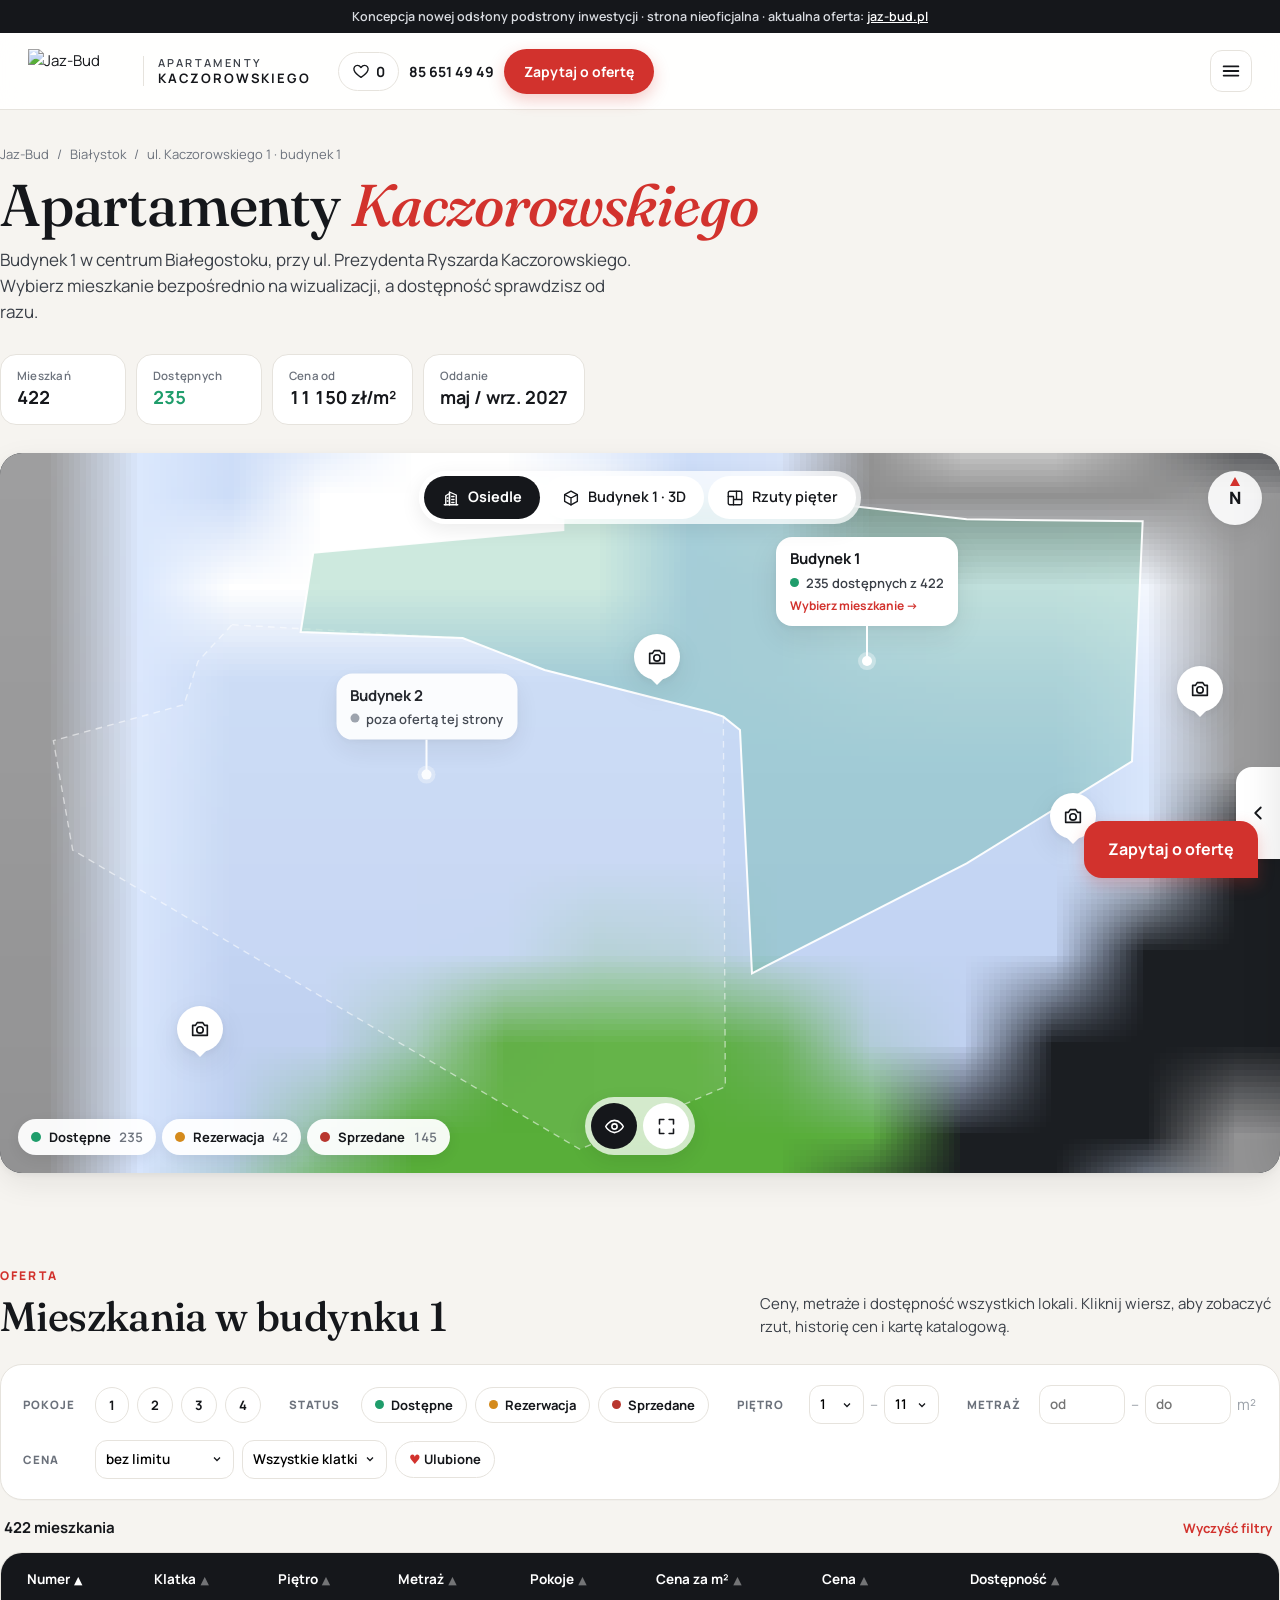
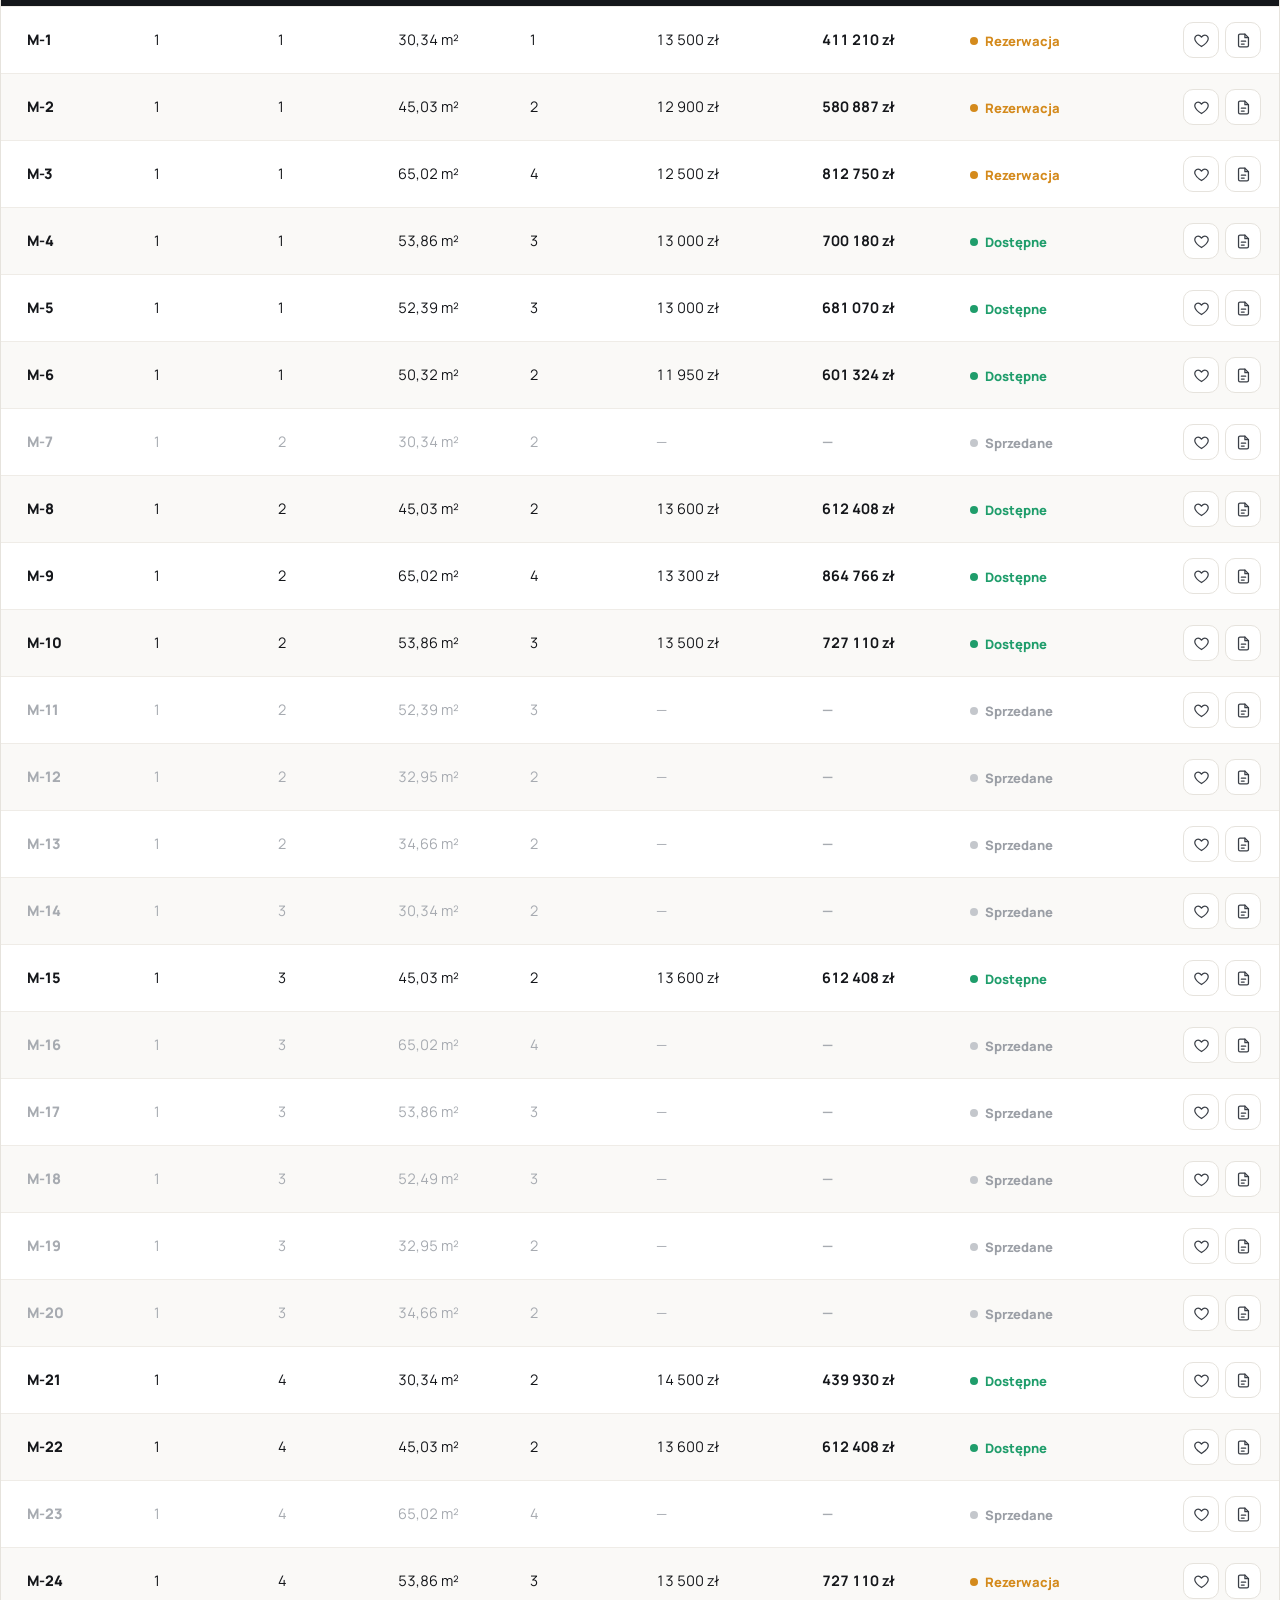
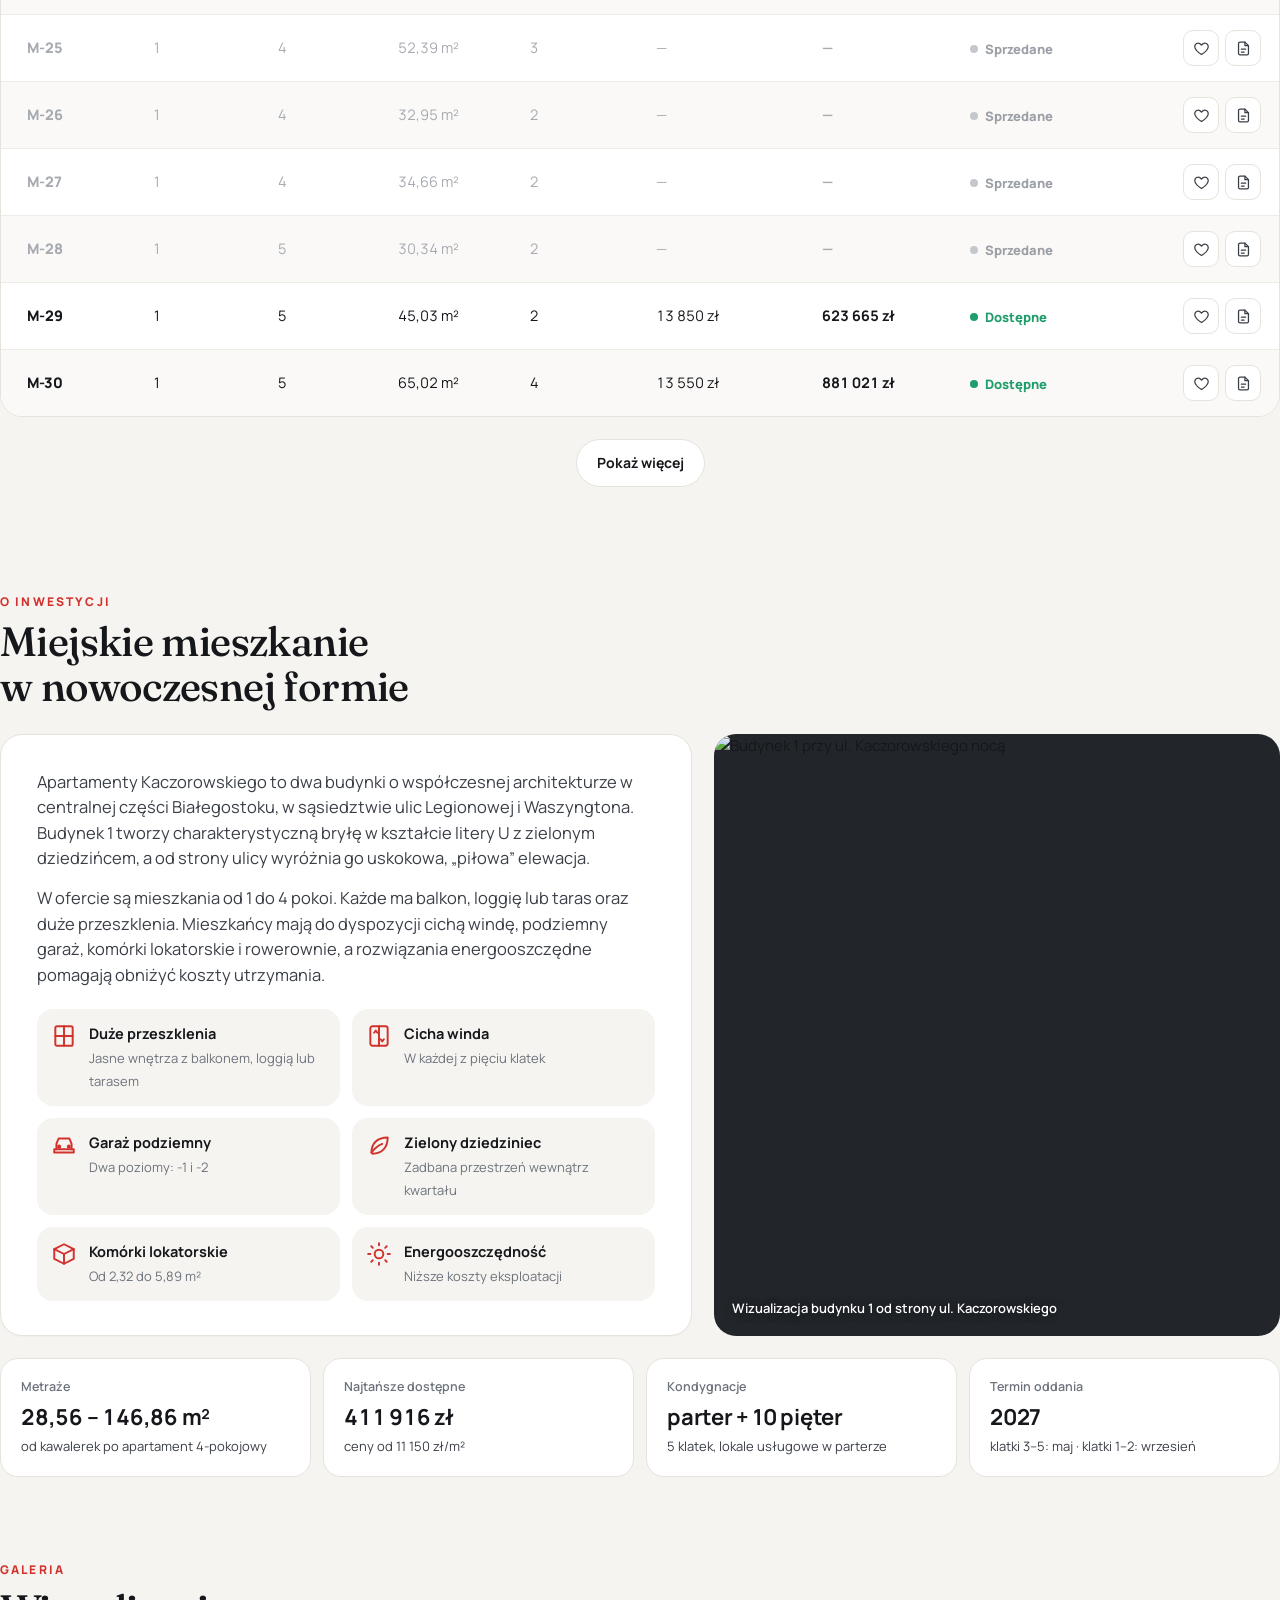
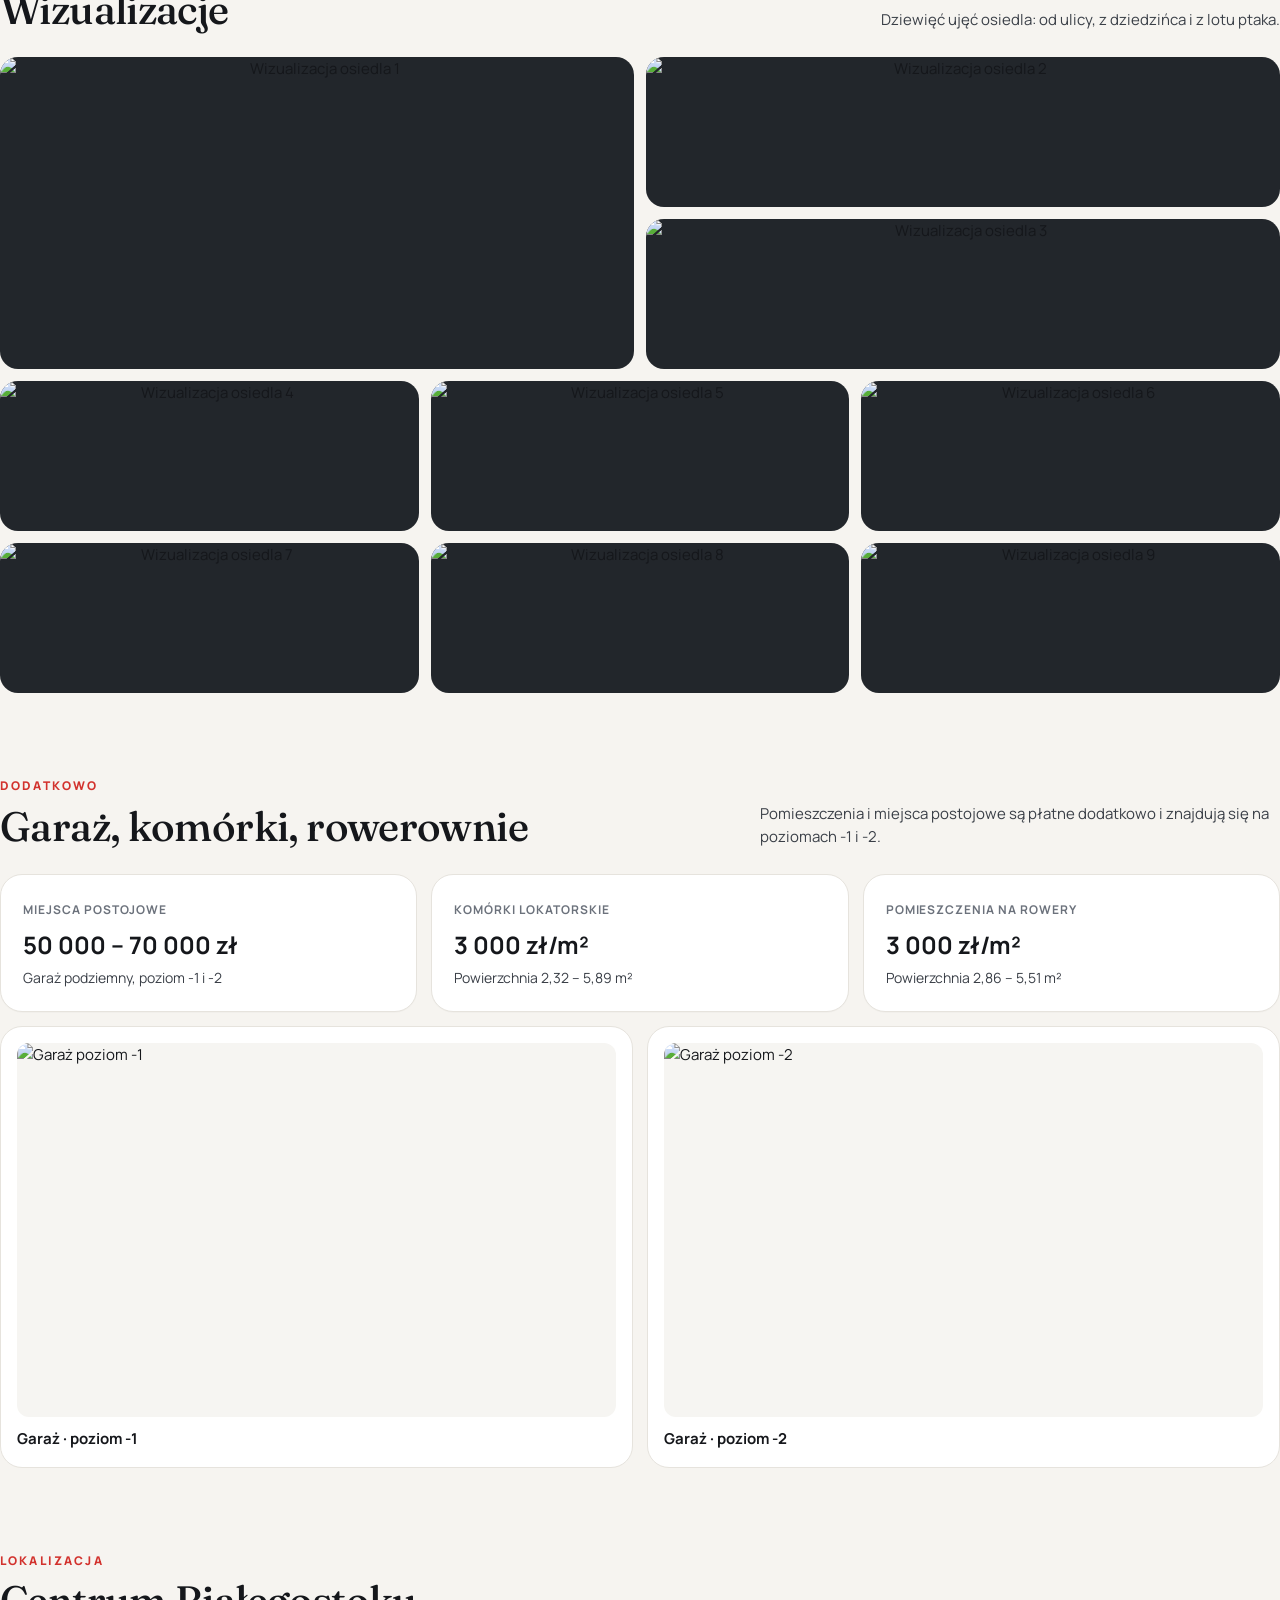
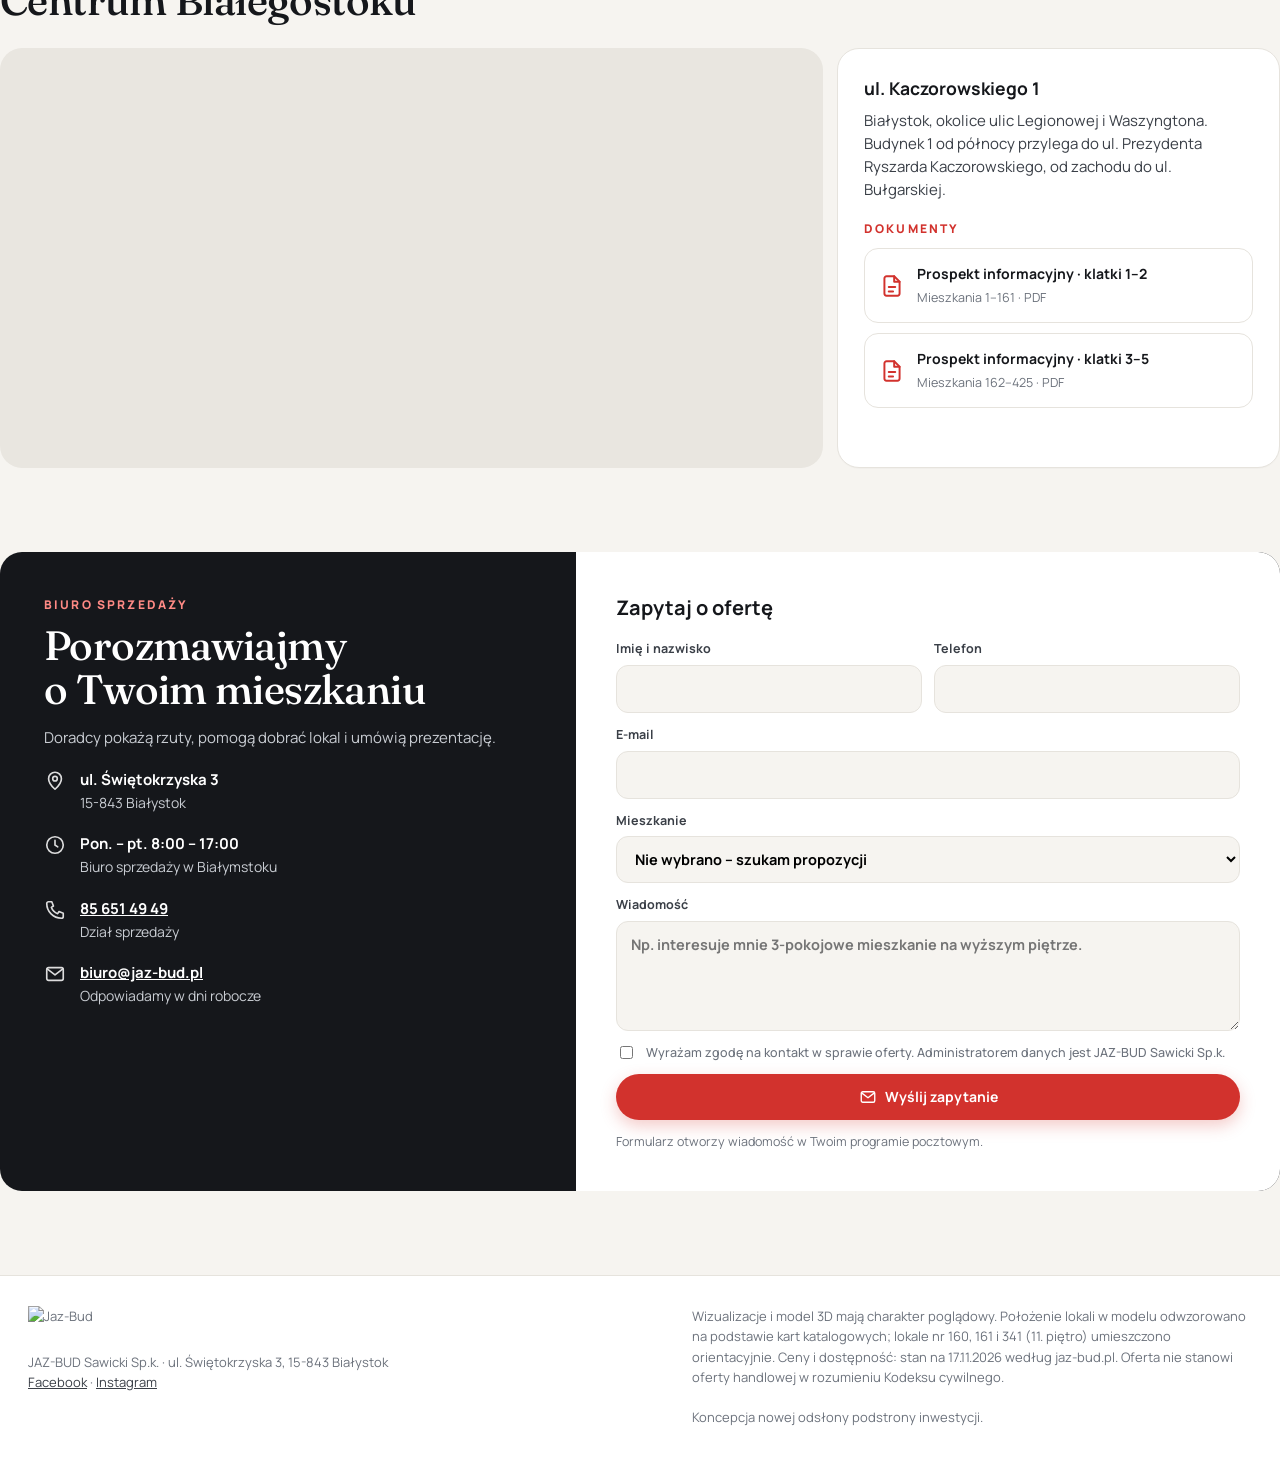
==== index.html @ 1c458c88 "Koncepcja podstrony Kaczorowskiego 1 – budynek 1 Interaktywny wybór mieszkań: widok osiedla, model 3" ====
<!DOCTYPE html>
<html lang="pl">
<head>
<meta charset="utf-8">
<meta name="viewport" content="width=device-width,initial-scale=1">
<title>Apartamenty Kaczorowskiego · Budynek 1 · Jaz-Bud Białystok</title>
<meta name="description" content="Mieszkania 1–4 pokojowe przy ul. Kaczorowskiego 1 w centrum Białegostoku. Interaktywna wizualizacja 3D, rzuty pięter, ceny i dostępność lokali.">
<meta name="theme-color" content="#ffffff">
<meta name="robots" content="noindex">
<link rel="icon" href="https://www.jaz-bud.pl/images/2023/logo-jazbud-lift-2.svg">
<link rel="preconnect" href="https://fonts.googleapis.com"><link rel="preconnect" href="https://fonts.gstatic.com" crossorigin>
<link href="https://fonts.googleapis.com/css2?family=Fraunces:ital,opsz,wght@0,9..144,400;0,9..144,500;1,9..144,500&family=Manrope:wght@400;500;600;700;800&display=swap" rel="stylesheet">
<style>
:root{
  --ink:#15171b; --ink-2:#3a3f47; --muted:#6c727c; --faint:#9aa0a8;
  --line:#e6e3dd; --line-2:#efece7; --paper:#f6f4f0; --card:#ffffff;
  --brand:#d2322d; --brand-ink:#a8211d; --brand-soft:#fbeceb;
  --ok:#1f9d6b; --res:#d48a1c; --sold:#b8362e;
  --ok-soft:#e5f4ed; --res-soft:#fbf0de; --sold-soft:#f8e6e4;
  --radius:22px; --radius-s:14px; --shadow:0 10px 30px rgba(20,23,27,.08),0 2px 6px rgba(20,23,27,.05);
  --shadow-l:0 30px 80px rgba(20,23,27,.18),0 6px 18px rgba(20,23,27,.08);
  --font:"Manrope",ui-sans-serif,system-ui,-apple-system,"Segoe UI",Roboto,sans-serif;
  --display:"Fraunces",Georgia,"Times New Roman",serif;
}
*{box-sizing:border-box}
[hidden]{display:none !important}
html{scroll-behavior:smooth;scroll-padding-top:84px}
body{margin:0;font-family:var(--font);color:var(--ink);background:var(--paper);-webkit-font-smoothing:antialiased;font-size:15px;line-height:1.55}
img{max-width:100%;display:block}
a{color:inherit}
button{font:inherit;color:inherit;cursor:pointer}
.wrap{max-width:1360px;margin:0 auto;padding:0 28px}
.sr{position:absolute;width:1px;height:1px;overflow:hidden;clip:rect(0 0 0 0)}
.num{font-variant-numeric:tabular-nums}

/* ---------- concept strip ---------- */
.concept{background:var(--ink);color:#d9dce1;font-size:12.5px;text-align:center;padding:7px 16px;font-weight:600}
.concept a{color:#fff}

/* ---------- Top bar ---------- */
.topbar{position:sticky;top:0;z-index:50;background:rgba(255,255,255,.92);backdrop-filter:saturate(1.4) blur(14px);-webkit-backdrop-filter:saturate(1.4) blur(14px);border-bottom:1px solid var(--line)}
.topbar .wrap{display:flex;align-items:center;gap:28px;height:76px}
.logo{display:flex;align-items:center;gap:14px;text-decoration:none;flex:none}
.logo img{height:44px;width:auto}
.logo .sep{width:1px;height:30px;background:var(--line)}
.logo .proj{font-size:11px;letter-spacing:.22em;text-transform:uppercase;line-height:1.25;color:var(--ink-2);font-weight:600}
.logo .proj b{display:block;font-size:13px;letter-spacing:.14em;color:var(--ink)}
.nav{display:flex;gap:4px;margin-left:auto}
.nav a{text-decoration:none;font-weight:600;font-size:14px;color:var(--ink-2);padding:9px 12px;white-space:nowrap;border-radius:999px;transition:background .2s,color .2s}
.nav a:hover{background:var(--paper);color:var(--ink)}
.top-actions{display:flex;align-items:center;gap:10px;flex:none}
.fav-btn{display:flex;align-items:center;gap:6px;border:1px solid var(--line);background:#fff;border-radius:999px;padding:8px 13px;font-weight:700;font-size:14px}
.fav-btn svg{width:18px;height:18px}
.fav-btn.has svg{color:var(--brand);fill:var(--brand)}
.tel{font-weight:700;text-decoration:none;font-size:14px;white-space:nowrap}
.btn{display:inline-flex;align-items:center;justify-content:center;gap:8px;border:0;border-radius:999px;padding:12px 20px;font-weight:700;font-size:14px;text-decoration:none;transition:transform .15s,background .2s,box-shadow .2s;white-space:nowrap}
.btn:active{transform:translateY(1px)}
.btn-brand{background:var(--brand);color:#fff;box-shadow:0 6px 16px rgba(210,50,45,.25)}
.btn-brand:hover{background:var(--brand-ink)}
.btn-dark{background:var(--ink);color:#fff}
.btn-dark:hover{background:#000}
.btn-ghost{background:#fff;border:1px solid var(--line);color:var(--ink)}
.btn-ghost:hover{border-color:#cfcac2}
.btn svg{width:18px;height:18px}
.burger{display:none;border:1px solid var(--line);background:#fff;border-radius:12px;width:42px;height:42px;align-items:center;justify-content:center}

/* ---------- Intro ---------- */
.intro{padding:34px 0 22px}
.crumbs{font-size:13px;color:var(--muted);display:flex;gap:8px;flex-wrap:wrap}
.crumbs a{text-decoration:none}
.crumbs a:hover{color:var(--ink)}
.intro-row{display:flex;align-items:flex-end;justify-content:space-between;gap:28px;margin-top:10px;flex-wrap:wrap}
h1{font-family:var(--display);font-weight:500;font-size:clamp(34px,4.6vw,62px);line-height:1.02;letter-spacing:-.02em;margin:0}
h1 em{font-style:italic;color:var(--brand)}
.intro p.lead{margin:12px 0 0;color:var(--ink-2);font-size:17px;max-width:640px}
.kpis{display:flex;gap:10px;flex-wrap:wrap}
.kpi{background:#fff;border:1px solid var(--line);border-radius:16px;padding:12px 16px;min-width:126px}
.kpi small{display:block;font-size:11.5px;color:var(--muted);font-weight:600;letter-spacing:.02em}
.kpi b{font-size:18px;letter-spacing:-.01em}
.kpi.ok b{color:var(--ok)}

/* ---------- Viewer ---------- */
.viewer-wrap{padding:6px 0 10px}
.viewer{position:relative;height:min(80vh,780px);min-height:520px;border-radius:var(--radius);overflow:hidden;background:#dfe7ee;box-shadow:var(--shadow);isolation:isolate;user-select:none;-webkit-user-select:none}
.viewer:fullscreen{border-radius:0;height:100vh}
.stage{position:absolute;inset:0;opacity:0;pointer-events:none;transition:opacity .45s ease}
.stage.on{opacity:1;pointer-events:auto}

/* estate (aerial) */
.estate{background:#1b1e22}
.estate svg.aer{position:absolute;inset:0;width:100%;height:100%}
.estate .bpoly{cursor:pointer;transition:fill .25s, stroke .25s}
.estate .bpoly.b1{fill:rgba(31,157,107,.22);stroke:rgba(255,255,255,.95);stroke-width:3}
.estate .bpoly.b1:hover,.estate .bpoly.b1.hl{fill:rgba(31,157,107,.42)}
.estate .bpoly.b2{fill:rgba(255,255,255,.08);stroke:rgba(255,255,255,.55);stroke-width:2;stroke-dasharray:10 8;cursor:default}
.estate.overlay-off .bpoly{fill:transparent;stroke:transparent}
.estate .blabel{position:absolute;transform:translate(-50%,-100%);background:#fff;border-radius:16px;padding:10px 14px 11px;box-shadow:var(--shadow);min-width:150px;cursor:pointer;transition:transform .2s}
.estate .blabel:hover{transform:translate(-50%,-100%) translateY(-3px)}
.estate .blabel::after{content:"";position:absolute;left:50%;bottom:-34px;width:2px;height:34px;background:#fff;transform:translateX(-50%)}
.estate .blabel::before{content:"";position:absolute;left:50%;bottom:-40px;width:10px;height:10px;border-radius:50%;background:#fff;transform:translateX(-50%);box-shadow:0 0 0 4px rgba(255,255,255,.35)}
.estate .blabel b{display:block;font-size:15px}
.estate .blabel .cnt{display:flex;align-items:center;gap:7px;font-size:13px;color:var(--ink-2);font-weight:600;margin-top:2px}
.estate .blabel .cnt i{width:9px;height:9px;border-radius:50%;background:var(--ok)}
.estate .blabel.muted{opacity:.92;cursor:default}
.estate .blabel.muted .cnt i{background:var(--faint)}
.estate .blabel .go{font-size:12px;color:var(--brand);font-weight:700;margin-top:4px;display:block}
.pin{position:absolute;transform:translate(-50%,-100%);width:46px;height:56px;border:0;background:none;padding:0}
.pin span{display:flex;align-items:center;justify-content:center;width:46px;height:46px;border-radius:50%;background:#fff;box-shadow:var(--shadow);transition:transform .2s}
.pin::after{content:"";position:absolute;left:50%;bottom:0;border:8px solid transparent;border-top-color:#fff;border-bottom:0;transform:translateX(-50%)}
.pin:hover span{transform:scale(1.08)}
.pin svg{width:22px;height:22px}
.pin em{position:absolute;left:50%;top:-30px;transform:translateX(-50%);background:var(--ink);color:#fff;font-style:normal;font-size:12px;font-weight:700;padding:4px 9px;border-radius:999px;white-space:nowrap;opacity:0;transition:opacity .2s}
.pin:hover em{opacity:1}

/* 3D */
.s3d{background:linear-gradient(180deg,#c9dcec 0%,#e3ecf2 46%,#efece6 100%)}
.s3d canvas{position:absolute;inset:0;width:100%;height:100%;display:block;touch-action:pan-y;cursor:grab}
.wheel-hint{position:absolute;inset:0;display:flex;align-items:center;justify-content:center;background:rgba(21,23,27,.38);color:#fff;font-weight:700;font-size:18px;text-align:center;padding:30px;pointer-events:none;opacity:0;transition:opacity .25s;z-index:4}
.wheel-hint.on{opacity:1}
.s3d canvas.drag{cursor:grabbing}
.s3d canvas.hover{cursor:pointer}
.labels3d{position:absolute;inset:0;pointer-events:none}
.l3{position:absolute;transform:translate(-50%,-50%);font-size:11px;font-weight:800;letter-spacing:.06em;color:var(--ink);background:rgba(255,255,255,.88);border-radius:999px;padding:3px 9px;white-space:nowrap;box-shadow:0 2px 8px rgba(0,0,0,.08)}
.l3.unit{font-size:10.5px;padding:2px 6px;letter-spacing:0;background:rgba(255,255,255,.92)}
.l3.unit.D{color:var(--ok)}.l3.unit.R{color:var(--res)}.l3.unit.S{color:var(--sold)}
.loading3d{position:absolute;inset:0;display:flex;align-items:center;justify-content:center;font-weight:700;color:var(--ink-2)}

/* plan */
.splan{background:#fbfaf8}
.plan-box{position:absolute;top:78px;bottom:74px;left:96px;right:64px;display:flex;align-items:center;justify-content:center}
.plan-inner{position:relative;height:100%;aspect-ratio:1/1;max-width:100%}
.plan-inner img{position:absolute;inset:0;width:100%;height:100%;object-fit:contain;mix-blend-mode:multiply}
.plan-inner svg{position:absolute;inset:0;width:100%;height:100%}
.upoly{stroke-width:1.6;cursor:pointer;transition:fill-opacity .2s,stroke-width .2s}
.upoly.D{fill:var(--ok);stroke:var(--ok)}.upoly.R{fill:var(--res);stroke:var(--res)}.upoly.S{fill:var(--sold);stroke:var(--sold)}
.upoly{fill-opacity:.32}
.upoly:hover,.upoly.hl{fill-opacity:.62;stroke-width:3}
.upoly.dim{fill:#9aa0a8;stroke:#9aa0a8;fill-opacity:.12}
.splan.overlay-off .upoly{fill-opacity:0;stroke-opacity:0}
.splan.overlay-off .upoly:hover{fill-opacity:.25;stroke-opacity:1}
.utext{font-size:10px;font-weight:800;fill:var(--ink);pointer-events:none;text-anchor:middle;dominant-baseline:middle;paint-order:stroke;stroke:#fff;stroke-width:3px}
.plan-empty{position:absolute;inset:0;display:none;align-items:center;justify-content:center;text-align:center;color:var(--muted);padding:40px}
.plan-empty.on{display:flex}
.plan-title{position:absolute;left:24px;bottom:24px;background:#fff;border-radius:16px;padding:12px 16px;box-shadow:var(--shadow);font-size:13px;color:var(--ink-2);z-index:3}
.plan-title b{display:block;font-size:18px;color:var(--ink)}

/* floors rail */
.floors{position:absolute;left:18px;top:50%;transform:translateY(-50%);display:flex;flex-direction:column;gap:5px;background:rgba(255,255,255,.94);padding:8px;border-radius:18px;box-shadow:var(--shadow);z-index:6}
.floors .fl-title{font-size:10px;font-weight:800;letter-spacing:.12em;color:var(--muted);text-align:center;padding:2px 0 4px}
.floors button{width:44px;height:34px;border-radius:10px;border:0;background:transparent;font-weight:700;font-size:13px;position:relative}
.floors button:hover{background:var(--paper)}
.floors button.on{background:var(--ink);color:#fff}
.floors button i{position:absolute;right:4px;top:4px;width:6px;height:6px;border-radius:50%;background:var(--ok)}
.floors button i.none{background:#d4d0c9}
.floors .all{font-size:11px}

/* overlay UI */
.v-tabs{position:absolute;top:18px;left:50%;transform:translateX(-50%);display:flex;gap:4px;background:rgba(255,255,255,.72);backdrop-filter:blur(10px);-webkit-backdrop-filter:blur(10px);padding:5px;border-radius:999px;box-shadow:0 6px 20px rgba(0,0,0,.08);z-index:8;max-width:calc(100% - 140px);overflow-x:auto;scrollbar-width:none}
.v-tabs::-webkit-scrollbar{display:none}
.v-tabs button{display:flex;align-items:center;gap:8px;border:0;background:#fff;border-radius:999px;padding:10px 18px;font-weight:600;font-size:14.5px;white-space:nowrap;transition:background .2s,color .2s}
.v-tabs button svg{width:18px;height:18px}
.v-tabs button.on{background:var(--ink);color:#fff;font-weight:700}
.v-tabs .t-short{display:none}
.pf-toggle{display:none}
.panel .sel{min-width:62px}
.compass{position:absolute;top:18px;right:18px;width:54px;height:54px;border-radius:50%;background:rgba(255,255,255,.9);border:0;box-shadow:var(--shadow);z-index:8;display:flex;align-items:center;justify-content:center}
.compass .needle{position:absolute;inset:6px;transition:transform .3s}
.compass .needle::before{content:"";position:absolute;left:50%;top:0;transform:translateX(-50%);border:5px solid transparent;border-bottom:9px solid var(--brand);border-top:0}
.compass b{font-size:17px;font-weight:800}
.legend{position:absolute;left:18px;bottom:18px;display:flex;gap:6px;z-index:8;flex-wrap:wrap}
.legend button{display:flex;align-items:center;gap:8px;border:0;background:rgba(255,255,255,.94);border-radius:999px;padding:8px 13px;font-weight:700;font-size:13px;box-shadow:0 4px 14px rgba(0,0,0,.07);transition:opacity .2s}
.legend button i{width:10px;height:10px;border-radius:50%}
.legend button.off{opacity:.45;text-decoration:line-through}
.legend .D i{background:var(--ok)}.legend .R i{background:var(--res)}.legend .S i{background:var(--sold)}
.legend span.c{color:var(--muted);font-weight:600}
.toolbar{position:absolute;left:50%;bottom:18px;transform:translateX(-50%);display:flex;gap:6px;align-items:center;background:rgba(255,255,255,.72);backdrop-filter:blur(10px);-webkit-backdrop-filter:blur(10px);padding:6px;border-radius:999px;box-shadow:0 6px 20px rgba(0,0,0,.08);z-index:8}
.toolbar button{width:46px;height:46px;border-radius:50%;border:0;background:#fff;display:flex;align-items:center;justify-content:center;transition:background .2s}
.toolbar button:hover{background:var(--paper)}
.toolbar button.on{background:var(--ink);color:#fff}
.toolbar button svg{width:21px;height:21px}
.toolbar .rot{display:flex;align-items:center;background:#fff;border-radius:999px;height:46px;padding:0 4px}
.toolbar .rot button{width:38px;height:38px}
.toolbar .rot span{font-weight:700;font-size:14px;padding:0 4px}
.toolbar .only3d{display:contents}
.viewer:not(.m-3d) .toolbar .only3d{display:none}
.hint{position:absolute;left:50%;bottom:84px;transform:translateX(-50%);background:rgba(21,23,27,.82);color:#fff;font-size:12.5px;font-weight:600;padding:7px 13px;border-radius:999px;z-index:7;pointer-events:none;transition:opacity .5s;white-space:nowrap}
.hint.hide{opacity:0}

/* side panel */
.panel-toggle{position:absolute;right:0;top:50%;transform:translateY(-50%);z-index:9;width:44px;height:92px;border:0;border-radius:16px 0 0 16px;background:#fff;box-shadow:var(--shadow);display:flex;align-items:center;justify-content:center;transition:right .35s ease}
.panel-toggle svg{width:22px;height:22px;transition:transform .35s}
.viewer.panel-open .panel-toggle{right:380px}
.viewer.panel-open .panel-toggle svg{transform:rotate(180deg)}
.panel{position:absolute;top:0;right:0;bottom:0;width:380px;background:#fff;z-index:9;transform:translateX(100%);transition:transform .35s ease;display:flex;flex-direction:column;box-shadow:-10px 0 30px rgba(0,0,0,.08)}
.viewer.panel-open .panel{transform:none}
.panel-head{padding:16px 16px 12px;border-bottom:1px solid var(--line-2)}
.panel .filters{gap:9px}
.panel .chip{padding:6px 11px;font-size:12.5px}
.panel .flabel{min-width:58px;font-size:10.5px}
.panel .rng input,.panel .sel{padding:6px 9px;font-size:13px}
.panel .rng input{width:72px}
.panel-head h3{margin:0 0 10px;font-size:17px;display:flex;justify-content:space-between;align-items:center}
.panel-head h3 small{font-size:13px;color:var(--muted);font-weight:600}
.panel-list{flex:1;overflow:auto;padding:8px 10px 18px}
.pitem{display:grid;grid-template-columns:62px 1fr auto;gap:12px;align-items:center;padding:10px;border-radius:14px;cursor:pointer;border:1px solid transparent}
.pitem:hover,.pitem.hl{background:var(--paper);border-color:var(--line)}
.pitem .thumb{width:62px;height:54px;border-radius:10px;background:#f1efeb center/contain no-repeat;border:1px solid var(--line-2)}
.pitem b{font-size:14.5px;display:flex;align-items:center;gap:7px}
.pitem small{display:block;color:var(--muted);font-size:12.5px}
.pitem .pr{text-align:right;font-weight:800;font-size:14px}
.pitem .pr small{font-weight:600}
.pitem.S{opacity:.55}

/* filters (shared) */
.filters{display:flex;flex-direction:column;gap:12px}
.frow{display:flex;gap:8px;align-items:center;flex-wrap:wrap}
.flabel{font-size:11.5px;font-weight:800;letter-spacing:.08em;text-transform:uppercase;color:var(--muted);min-width:64px}
.chip{border:1px solid var(--line);background:#fff;border-radius:999px;padding:7px 13px;font-weight:700;font-size:13px;transition:all .15s}
.chip:hover{border-color:#cbc6be}
.chip.on{background:var(--ink);border-color:var(--ink);color:#fff}
.chip.st{display:flex;align-items:center;gap:7px}
.chip.st i{width:9px;height:9px;border-radius:50%}
.chip.st.D i{background:var(--ok)}.chip.st.R i{background:var(--res)}.chip.st.S i{background:var(--sold)}
.chip.st.on.D{background:var(--ok-soft);color:#0f6e49;border-color:#b9e2cf}
.chip.st.on.R{background:var(--res-soft);color:#8a5608;border-color:#efd3a6}
.chip.st.on.S{background:var(--sold-soft);color:#8f251f;border-color:#ecc0bb}
.rng{display:flex;align-items:center;gap:6px}
.rng input,.sel{border:1px solid var(--line);border-radius:12px;padding:8px 10px;font:inherit;font-size:13.5px;font-weight:600;width:86px;background:#fff}
.sel{width:auto;padding-right:28px;appearance:none;-webkit-appearance:none;background:#fff url("data:image/svg+xml,%3Csvg xmlns='http://www.w3.org/2000/svg' width='12' height='12' viewBox='0 0 24 24' fill='none' stroke='%2315171b' stroke-width='2.5'%3E%3Cpath d='M6 9l6 6 6-6'/%3E%3C/svg%3E") right 10px center no-repeat}
.rng span{color:var(--faint)}
.link-reset{border:0;background:none;color:var(--brand);font-weight:700;font-size:13px;padding:4px}

/* tooltip */
.tip{position:fixed;z-index:80;pointer-events:none;background:#fff;border-radius:18px;box-shadow:var(--shadow-l);padding:12px;display:grid;grid-template-columns:118px 1fr;gap:14px;align-items:center;min-width:300px;opacity:0;transform:translateY(6px) scale(.98);transition:opacity .15s,transform .15s}
.tip.on{opacity:1;transform:none}
.tip .tp-img{width:118px;height:100px;border-radius:12px;background:#f3f1ed center/contain no-repeat;border:1px solid var(--line-2)}
.tip h4{margin:0;font-size:18px;display:flex;align-items:center;gap:8px}
.tip .dot{width:10px;height:10px;border-radius:50%;display:inline-block}
.dot.D{background:var(--ok)}.dot.R{background:var(--res)}.dot.S{background:var(--sold)}
.tip p{margin:4px 0 0;font-size:13.5px;line-height:1.45;color:var(--ink-2)}
.tip p b{color:var(--ink)}
.tip .tp-st{font-size:12px;font-weight:800;letter-spacing:.02em}
.tip .tp-st.D{color:var(--ok)}.tip .tp-st.R{color:var(--res)}.tip .tp-st.S{color:var(--sold)}
.tip .tp-price{margin-top:6px;font-weight:800;font-size:15px;color:var(--ink)}
.tip .tp-hint{font-size:11.5px;color:var(--faint);margin-top:2px}

/* ---------- Sections ---------- */
section.block{padding:84px 0 0}
.sec-head{display:flex;justify-content:space-between;align-items:flex-end;gap:24px;margin-bottom:26px;flex-wrap:wrap}
.eyebrow{font-size:12px;font-weight:800;letter-spacing:.18em;text-transform:uppercase;color:var(--brand)}
h2{font-family:var(--display);font-weight:500;font-size:clamp(28px,3.2vw,44px);line-height:1.08;letter-spacing:-.015em;margin:8px 0 0}
.sec-head p{margin:0;color:var(--ink-2);max-width:520px}
.card{background:#fff;border:1px solid var(--line);border-radius:var(--radius);box-shadow:0 1px 0 rgba(0,0,0,.02)}

/* search + table */
.search{padding:20px 22px}
.search .filters{flex-direction:row;flex-wrap:wrap;gap:16px 28px;align-items:center}
.res-bar{display:flex;justify-content:space-between;align-items:center;padding:14px 4px 10px;gap:12px;flex-wrap:wrap}
.res-bar b{font-size:15px}
.res-bar .right{display:flex;gap:10px;align-items:center}
.tbl-wrap{overflow:hidden;border-radius:var(--radius);border:1px solid var(--line);background:#fff}
table.units{width:100%;border-collapse:collapse;font-size:14.5px}
table.units thead th{background:var(--ink);color:#fff;text-align:left;font-weight:700;padding:16px 18px;font-size:13.5px;white-space:nowrap;cursor:pointer;user-select:none}
table.units thead th:first-child{padding-left:26px}
table.units thead th .ar{opacity:.4;margin-left:4px;font-size:11px}
table.units thead th.sorted .ar{opacity:1}
table.units td{padding:15px 18px;border-top:1px solid var(--line-2);white-space:nowrap}
table.units td:first-child{padding-left:26px;font-weight:800}
table.units tbody tr{cursor:pointer;transition:background .15s}
table.units tbody tr:nth-child(even){background:#faf9f7}
table.units tbody tr:hover{background:#f2f0ec}
table.units tbody tr.S td{color:#a7abb1}
table.units tbody tr.S td:first-child{color:#a7abb1}
.badge{display:inline-flex;align-items:center;gap:7px;font-weight:800;font-size:13px}
.badge i{width:8px;height:8px;border-radius:50%}
.badge.D{color:var(--ok)}.badge.D i{background:var(--ok)}
.badge.R{color:var(--res)}.badge.R i{background:var(--res)}
.badge.S{color:#9b9fa6}.badge.S i{background:#c4c7cc}
.pill{display:inline-flex;align-items:center;gap:6px;border-radius:999px;padding:4px 10px;font-weight:800;font-size:12px}
.pill.D{background:var(--ok-soft);color:#0f6e49}.pill.R{background:var(--res-soft);color:#8a5608}.pill.S{background:var(--sold-soft);color:#8f251f}
.tactions{display:flex;gap:6px;justify-content:flex-end}
.icon-btn{width:36px;height:36px;border-radius:10px;border:1px solid var(--line);background:#fff;display:inline-flex;align-items:center;justify-content:center;text-decoration:none;color:var(--ink-2);transition:all .15s}
.icon-btn:hover{border-color:#cbc6be;color:var(--ink)}
.icon-btn svg{width:17px;height:17px}
.icon-btn.fav.on{color:var(--brand)}
.icon-btn.fav.on svg{fill:var(--brand)}
.more{display:flex;justify-content:center;padding:22px}
.empty{padding:50px;text-align:center;color:var(--muted)}

/* about */
.about{display:grid;grid-template-columns:1.1fr .9fr;gap:22px}
.about .txt{padding:34px 36px}
.about .txt p{font-size:16.5px;color:var(--ink-2);margin:0 0 14px}
.feats{display:grid;grid-template-columns:repeat(2,1fr);gap:12px;margin-top:22px}
.feat{display:flex;gap:12px;align-items:flex-start;padding:14px;border-radius:16px;background:var(--paper)}
.feat svg{width:26px;height:26px;flex:none;color:var(--brand)}
.feat b{display:block;font-size:14.5px}
.feat small{color:var(--muted);font-size:13px}
.about .photo{border-radius:var(--radius);overflow:hidden;position:relative;min-height:420px;background:#22262b}
.about .photo img{position:absolute;inset:0;width:100%;height:100%;object-fit:cover}
.about .photo .cap{position:absolute;left:18px;bottom:18px;right:18px;color:#fff;font-weight:600;font-size:13px;text-shadow:0 1px 8px rgba(0,0,0,.5)}
.facts{display:grid;grid-template-columns:repeat(4,1fr);gap:12px;margin-top:22px}
.fact{background:#fff;border:1px solid var(--line);border-radius:18px;padding:18px 20px}
.fact small{display:block;color:var(--muted);font-weight:600;font-size:12.5px}
.fact b{display:block;font-size:22px;margin-top:4px;letter-spacing:-.01em}
.fact span{font-size:13px;color:var(--ink-2)}

/* gallery */
.gallery{display:grid;grid-template-columns:repeat(6,1fr);grid-auto-rows:150px;gap:12px}
.gallery button{border:0;padding:0;border-radius:18px;overflow:hidden;position:relative;background:#22262b}
.gallery button img{width:100%;height:100%;object-fit:cover;transition:transform .6s ease}
.gallery button:hover img{transform:scale(1.04)}
.gallery .g0{grid-column:span 3;grid-row:span 2}
.gallery .g1,.gallery .g2{grid-column:span 3}
.gallery .g3,.gallery .g4,.gallery .g5{grid-column:span 2;grid-row:span 1}
.gallery .g6,.gallery .g7,.gallery .g8{grid-column:span 2}

/* garage */
.garage{display:grid;grid-template-columns:repeat(3,1fr);gap:14px}
.gcard{padding:22px}
.gcard small{color:var(--muted);font-weight:700;font-size:12px;letter-spacing:.08em;text-transform:uppercase}
.gcard b{display:block;font-size:24px;margin:6px 0 2px}
.gcard span{color:var(--ink-2);font-size:14px}
.levels{display:grid;grid-template-columns:1fr 1fr;gap:14px;margin-top:14px}
.levels button{border:1px solid var(--line);background:#fff;border-radius:var(--radius);padding:16px;text-align:left}
.levels button img{width:100%;aspect-ratio:16/10;object-fit:contain;background:#f6f5f2;border-radius:12px}
.levels button b{display:block;margin-top:10px}

/* location + contact */
.loc{display:grid;grid-template-columns:1.3fr .7fr;gap:14px}
.loc iframe{width:100%;height:100%;min-height:420px;border:0;border-radius:var(--radius);background:#e9e6e0}
.loc .side{padding:26px}
.loc .side p{color:var(--ink-2);margin:6px 0 18px}
.docs{display:flex;flex-direction:column;gap:10px}
.doc{display:flex;align-items:center;gap:12px;padding:14px;border-radius:14px;border:1px solid var(--line);text-decoration:none;transition:border-color .2s}
.doc:hover{border-color:#cbc6be}
.doc svg{width:26px;height:26px;color:var(--brand);flex:none}
.doc b{display:block;font-size:14px}
.doc small{color:var(--muted)}
.contact{display:grid;grid-template-columns:.9fr 1.1fr;gap:0;overflow:hidden;background:var(--ink);color:#fff;border-radius:var(--radius)}
.contact .info{padding:44px}
.contact .info h2{color:#fff}
.contact .info p{color:#c9cdd3}
.contact .row{display:flex;gap:14px;align-items:flex-start;margin-top:18px}
.contact .row svg{width:22px;height:22px;color:#fff;flex:none;margin-top:2px;opacity:.85}
.contact .row b{display:block}
.contact .row a{color:#fff}
.contact .row span{color:#c9cdd3;font-size:14px}
.contact form{background:#fff;color:var(--ink);padding:40px;display:grid;grid-template-columns:1fr 1fr;gap:12px;align-content:start}
.contact form h3{grid-column:1/-1;margin:0 0 4px;font-size:20px}
.contact form label{display:flex;flex-direction:column;gap:6px;font-size:12.5px;font-weight:700;color:var(--ink-2)}
.contact form .full{grid-column:1/-1}
.contact input,.contact textarea,.contact select{border:1px solid var(--line);border-radius:12px;padding:12px 14px;font:inherit;font-size:14.5px;background:var(--paper)}
.contact textarea{min-height:110px;resize:vertical}
.contact .consent{flex-direction:row !important;align-items:flex-start;font-weight:500 !important;color:var(--muted) !important;gap:10px !important}
.contact .consent input{margin-top:3px}
.contact form small{grid-column:1/-1;color:var(--muted)}

footer{margin-top:84px;border-top:1px solid var(--line);background:#fff}
footer .wrap{display:flex;justify-content:space-between;gap:24px;padding-top:30px;padding-bottom:34px;flex-wrap:wrap;color:var(--muted);font-size:13px}
footer img{height:36px;width:auto;margin-bottom:10px}
footer a{color:var(--ink-2)}

/* sticky CTA */
.cta-float{position:fixed;right:22px;bottom:22px;z-index:45;border-radius:18px 18px 0 18px;padding:16px 24px;font-size:16px;transition:opacity .25s,transform .25s}
.cta-float.hide{opacity:0;transform:translateY(20px);pointer-events:none}

/* ---------- Drawer (unit card) ---------- */
.modal{position:fixed;inset:0;z-index:90;display:none}
.modal.on{display:block}
.modal .scrim{position:absolute;inset:0;background:rgba(15,17,20,.5);backdrop-filter:blur(4px);-webkit-backdrop-filter:blur(4px);opacity:0;transition:opacity .25s}
.modal.show .scrim{opacity:1}
.drawer{position:absolute;inset:24px;max-width:1280px;margin:0 auto;background:#fff;border-radius:26px;box-shadow:var(--shadow-l);display:grid;grid-template-columns:1.25fr 1fr;overflow:hidden;transform:translateY(24px);opacity:0;transition:transform .3s ease,opacity .3s}
.modal.show .drawer{transform:none;opacity:1}
.d-media{position:relative;background:#f4f2ee;display:flex;flex-direction:column}
.d-tabs{position:absolute;top:16px;left:16px;right:16px;display:flex;gap:6px;z-index:3;background:rgba(255,255,255,.7);backdrop-filter:blur(8px);-webkit-backdrop-filter:blur(8px);padding:5px;border-radius:999px;width:max-content;max-width:calc(100% - 32px);overflow:auto}
.d-tabs button{border:0;background:#fff;border-radius:999px;padding:9px 16px;font-weight:700;font-size:13.5px;display:flex;gap:7px;align-items:center;white-space:nowrap}
.d-tabs button svg{width:17px;height:17px}
.d-tabs button.on{background:var(--ink);color:#fff}
.d-view{position:absolute;inset:76px 24px 24px;display:none;align-items:center;justify-content:center}
.d-view.on{display:flex}
.d-view img{max-width:100%;max-height:100%;object-fit:contain;mix-blend-mode:multiply}
.d-floor{position:relative;height:100%;aspect-ratio:1/1;max-width:100%}
.d-floor img{position:absolute;inset:0;width:100%;height:100%}
.d-floor svg{position:absolute;inset:0;width:100%;height:100%}
.d-floor polygon{fill:#c9c5bf;fill-opacity:.25;stroke:none}
.d-floor polygon.me{fill:var(--brand);fill-opacity:.55;stroke:var(--brand);stroke-width:2.5}
.d-info{overflow:auto;padding:26px 28px 28px;display:flex;flex-direction:column;gap:14px}
.d-top{display:flex;justify-content:space-between;align-items:center;gap:10px}
.d-top .nav2{display:flex;gap:6px}
.d-close{width:42px;height:42px;border-radius:50%;border:1px solid var(--line);background:#fff;display:flex;align-items:center;justify-content:center}
.d-close svg{width:20px;height:20px}
.d-title{display:flex;align-items:center;gap:12px;flex-wrap:wrap}
.d-title h3{margin:0;font-size:28px;letter-spacing:-.01em;font-weight:500}
.d-title h3 b{font-weight:800}
.tiles{display:grid;grid-template-columns:repeat(4,1fr);gap:8px}
.tile{background:var(--paper);border-radius:14px;padding:11px 12px;text-align:center}
.tile small{display:block;font-size:12px;color:var(--muted);font-weight:600}
.tile b{font-size:17px}
.tiles.two{grid-template-columns:1fr 1fr}
.tiles.two .tile b{font-size:21px}
.tile.price{background:var(--ink);color:#fff}
.tile.price small{color:#b8bdc4}
.box{border:1px solid var(--line);border-radius:16px;padding:14px 16px}
.box h5{margin:0;font-size:14px;display:flex;justify-content:space-between;align-items:center;gap:10px}
.box p{margin:8px 0 0;font-size:13.5px;color:var(--ink-2)}
.box .tog{border:1px solid var(--line);background:#fff;border-radius:999px;padding:6px 12px;font-weight:700;font-size:12.5px}
.chart{margin-top:10px;position:relative}
.chart svg{width:100%;height:auto;display:block;overflow:visible}
.chart .grid line{stroke:#ece9e4;stroke-width:1}
.chart .ax{font-size:11px;fill:var(--muted)}
.chart .ln{fill:none;stroke:var(--ink);stroke-width:2;stroke-linejoin:round}
.chart .pt{fill:#fff;stroke:var(--ink);stroke-width:2}
.chart .pt.last{fill:var(--brand);stroke:var(--brand)}
.chart .hit{fill:transparent;cursor:crosshair}
.chart .ctip{position:absolute;background:var(--ink);color:#fff;border-radius:10px;padding:6px 10px;font-size:12px;font-weight:700;pointer-events:none;transform:translate(-50%,-120%);white-space:nowrap;opacity:0;transition:opacity .12s}
.chart .ctip.on{opacity:1}
table.hist{width:100%;border-collapse:collapse;font-size:13px;margin-top:10px;display:none}
table.hist.on{display:table}
table.hist td,table.hist th{padding:7px 4px;border-top:1px solid var(--line-2);text-align:left}
table.hist th{color:var(--muted);font-weight:700;font-size:12px}
.d-actions{display:grid;grid-template-columns:1fr 1fr;gap:8px}
.d-actions .btn{width:100%}
.d-note{font-size:12.5px;color:var(--muted)}
.similar{display:grid;grid-template-columns:repeat(3,1fr);gap:8px}
.similar button{border:1px solid var(--line);background:#fff;border-radius:14px;padding:10px;text-align:left}
.similar button:hover{border-color:#cbc6be}
.similar img{width:100%;aspect-ratio:4/3;object-fit:contain;background:#f6f5f2;border-radius:10px;mix-blend-mode:multiply}
.similar b{display:block;font-size:13.5px;margin-top:6px}
.similar small{color:var(--muted);font-size:12px}

/* lightbox */
.lb{position:fixed;inset:0;z-index:95;background:rgba(10,11,13,.94);display:none;align-items:center;justify-content:center}
.lb.on{display:flex}
.lb img{max-width:92vw;max-height:84vh;border-radius:14px;box-shadow:0 30px 80px rgba(0,0,0,.5)}
.lb button{position:absolute;border:0;background:rgba(255,255,255,.12);color:#fff;width:52px;height:52px;border-radius:50%;display:flex;align-items:center;justify-content:center}
.lb button:hover{background:rgba(255,255,255,.22)}
.lb button svg{width:24px;height:24px}
.lb .x{top:22px;right:22px}.lb .p{left:22px;top:50%}.lb .n{right:22px;top:50%}
.lb .cnt{position:absolute;bottom:22px;left:50%;transform:translateX(-50%);color:#fff;font-weight:700;font-size:14px;opacity:.8}

.toast{position:fixed;left:50%;bottom:28px;transform:translateX(-50%) translateY(20px);background:var(--ink);color:#fff;padding:12px 18px;border-radius:999px;font-weight:700;font-size:14px;z-index:99;opacity:0;transition:all .25s;pointer-events:none}
.toast.on{opacity:1;transform:translateX(-50%)}

/* ---------- Responsive ---------- */
@media (max-width:1320px){
  .nav{display:none}
  .burger{display:inline-flex;margin-left:auto}
  .nav.open{display:flex;position:absolute;top:76px;left:0;right:0;flex-direction:column;background:#fff;padding:12px 20px 18px;border-bottom:1px solid var(--line);box-shadow:var(--shadow)}
}
@media (max-width:1180px){
  .about,.loc,.contact{grid-template-columns:1fr}
  .facts{grid-template-columns:repeat(2,1fr)}
  .drawer{grid-template-columns:1fr;overflow:auto;inset:12px}
  .d-media{min-height:62vh}
}
@media (max-width:820px){
  .wrap{padding:0 16px}
  .topbar .wrap{height:64px;gap:12px}
  .logo img{height:34px}
  .logo .sep,.logo .proj,.tel{display:none}
  .top-actions .btn{display:none}
  .viewer{height:76vh;min-height:520px;border-radius:18px}
  .v-tabs{top:12px;max-width:calc(100% - 90px);left:12px;transform:none}
  .v-tabs button{padding:9px 13px;font-size:13.5px}
  .v-tabs .t-long{display:none}
  .v-tabs .t-short{display:inline}
  .pf-toggle{display:inline-flex}
  .panel .filters{display:none}
  .panel.show-f .filters{display:flex}
  .compass{top:12px;right:12px;width:46px;height:46px}
  .legend{left:12px;bottom:76px;gap:4px}
  .legend button{padding:6px 9px;font-size:11.5px;gap:6px}
  .legend span.c{display:none}
  .toolbar{bottom:12px}
  .toolbar button{width:42px;height:42px}
  .floors{left:10px;padding:6px;gap:3px;top:auto;bottom:130px;transform:none;max-height:calc(100% - 210px);overflow:auto}
  .floors button{width:38px;height:28px;font-size:12px}
  .plan-box{left:62px;right:10px;top:70px;bottom:140px}
  .panel{width:100%;top:auto;height:72%;border-radius:22px 22px 0 0;transform:translateY(100%)}
  .viewer.panel-open .panel{transform:none}
  .panel-toggle{top:auto;bottom:12px;right:12px;transform:none;width:48px;height:48px;border-radius:50%}
  .viewer.panel-open .panel-toggle{right:12px;bottom:calc(72% + 10px)}
  .panel-toggle svg{transform:rotate(90deg)}
  .viewer.panel-open .panel-toggle svg{transform:rotate(-90deg)}
  .hint{display:none}
  .plan-title{left:auto;right:12px;top:66px;bottom:auto;padding:8px 12px;font-size:12px}
  .plan-title b{font-size:15px}
  .toolbar{left:12px;transform:none}
  .tip{min-width:0;grid-template-columns:86px 1fr;left:12px !important;right:12px;bottom:12px;top:auto !important;position:fixed}
  .tip .tp-img{width:86px;height:74px}
  table.units thead{display:none}
  table.units,table.units tbody,table.units tr,table.units td{display:block;width:100%}
  table.units tr{display:grid !important;grid-template-columns:1fr 1fr;padding:14px 16px;border-top:1px solid var(--line-2)}
  table.units td{border:0;padding:3px 0 !important;white-space:normal}
  table.units td[data-l]::before{content:attr(data-l) ": ";color:var(--muted);font-weight:600}
  table.units td.tact{grid-column:1/-1}
  .gallery{grid-template-columns:repeat(2,1fr);grid-auto-rows:130px}
  .gallery button{grid-column:span 1 !important;grid-row:span 1 !important}
  .gallery .g0{grid-column:span 2 !important;grid-row:span 2 !important}
  .garage,.levels{grid-template-columns:1fr}
  .feats{grid-template-columns:1fr}
  .contact .info,.contact form{padding:26px}
  .contact form{grid-template-columns:1fr}
  .tiles{grid-template-columns:repeat(2,1fr)}
  .similar{grid-template-columns:repeat(2,1fr)}
  .d-actions{grid-template-columns:1fr}
  .cta-float{right:12px;bottom:12px;padding:13px 18px;font-size:14px}
  .intro{padding-top:20px}
  .kpi{min-width:0;flex:1 1 40%}
}
@media (prefers-reduced-motion:reduce){*{transition:none !important;scroll-behavior:auto !important}}

</style>
</head>
<body>
<svg width="0" height="0" style="position:absolute" aria-hidden="true">
  <defs>
    <symbol id="i-estate" viewBox="0 0 24 24" fill="none" stroke="currentColor" stroke-width="1.8" stroke-linecap="round" stroke-linejoin="round"><path d="M3 21h18"/><path d="M5 21V9l5-3v15"/><path d="M10 21V4l9 4v13"/><path d="M13 10h3M13 14h3M13 18h3M7 12h1M7 16h1"/></symbol>
    <symbol id="i-cube" viewBox="0 0 24 24" fill="none" stroke="currentColor" stroke-width="1.8" stroke-linecap="round" stroke-linejoin="round"><path d="M12 2.8 20.5 7.5v9L12 21.2 3.5 16.5v-9z"/><path d="M3.5 7.5 12 12l8.5-4.5M12 12v9.2"/></symbol>
    <symbol id="i-plan" viewBox="0 0 24 24" fill="none" stroke="currentColor" stroke-width="1.8" stroke-linecap="round" stroke-linejoin="round"><rect x="3" y="3" width="18" height="18" rx="2"/><path d="M3 10h7v11M10 14h4M14 3v11h7"/></symbol>
    <symbol id="i-heart" viewBox="0 0 24 24" fill="none" stroke="currentColor" stroke-width="1.8" stroke-linejoin="round"><path d="M12 20.5s-7.5-4.6-9.2-9.4C1.7 7.8 3.9 4.5 7.3 4.5c2 0 3.4 1.1 4.7 2.8 1.3-1.7 2.7-2.8 4.7-2.8 3.4 0 5.6 3.3 4.5 6.6-1.7 4.8-9.2 9.4-9.2 9.4z"/></symbol>
    <symbol id="i-phone" viewBox="0 0 24 24" fill="none" stroke="currentColor" stroke-width="1.8" stroke-linecap="round" stroke-linejoin="round"><path d="M5 3h3.5l1.8 4.6-2.3 1.5a11 11 0 0 0 6.9 6.9l1.5-2.3L21 15.5V19a2 2 0 0 1-2 2A16 16 0 0 1 3 5a2 2 0 0 1 2-2z"/></symbol>
    <symbol id="i-mail" viewBox="0 0 24 24" fill="none" stroke="currentColor" stroke-width="1.8" stroke-linecap="round" stroke-linejoin="round"><rect x="3" y="5" width="18" height="14" rx="2"/><path d="m3.5 6.5 8.5 6.5 8.5-6.5"/></symbol>
    <symbol id="i-pin" viewBox="0 0 24 24" fill="none" stroke="currentColor" stroke-width="1.8" stroke-linecap="round" stroke-linejoin="round"><path d="M12 21s-7-6.2-7-11.5a7 7 0 0 1 14 0C19 14.8 12 21 12 21z"/><circle cx="12" cy="9.5" r="2.5"/></symbol>
    <symbol id="i-clock" viewBox="0 0 24 24" fill="none" stroke="currentColor" stroke-width="1.8" stroke-linecap="round"><circle cx="12" cy="12" r="9"/><path d="M12 7v5l3 2"/></symbol>
    <symbol id="i-rotl" viewBox="0 0 24 24" fill="none" stroke="currentColor" stroke-width="2" stroke-linecap="round" stroke-linejoin="round"><path d="m15 18-6-6 6-6"/></symbol>
    <symbol id="i-rotr" viewBox="0 0 24 24" fill="none" stroke="currentColor" stroke-width="2" stroke-linecap="round" stroke-linejoin="round"><path d="m9 18 6-6-6-6"/></symbol>
    <symbol id="i-full" viewBox="0 0 24 24" fill="none" stroke="currentColor" stroke-width="1.8" stroke-linecap="round" stroke-linejoin="round"><path d="M4 9V4h5M20 9V4h-5M4 15v5h5M20 15v5h-5"/></symbol>
    <symbol id="i-eye" viewBox="0 0 24 24" fill="none" stroke="currentColor" stroke-width="1.8" stroke-linecap="round" stroke-linejoin="round"><path d="M2 12s3.6-7 10-7 10 7 10 7-3.6 7-10 7S2 12 2 12z"/><circle cx="12" cy="12" r="3"/></symbol>
    <symbol id="i-eyeoff" viewBox="0 0 24 24" fill="none" stroke="currentColor" stroke-width="1.8" stroke-linecap="round" stroke-linejoin="round"><path d="M10.6 5.1A9.7 9.7 0 0 1 12 5c6.4 0 10 7 10 7a17 17 0 0 1-2.7 3.6M6.5 6.6C3.7 8.4 2 12 2 12s3.6 7 10 7a9.6 9.6 0 0 0 5.4-1.6M3 3l18 18M9.9 9.9a3 3 0 0 0 4.2 4.2"/></symbol>
    <symbol id="i-reset" viewBox="0 0 24 24" fill="none" stroke="currentColor" stroke-width="1.8" stroke-linecap="round" stroke-linejoin="round"><path d="M3 12a9 9 0 1 0 3-6.7L3 8"/><path d="M3 3v5h5"/></symbol>
    <symbol id="i-layers" viewBox="0 0 24 24" fill="none" stroke="currentColor" stroke-width="1.8" stroke-linecap="round" stroke-linejoin="round"><path d="m12 3 9 5-9 5-9-5z"/><path d="m3 13 9 5 9-5"/></symbol>
    <symbol id="i-chev" viewBox="0 0 24 24" fill="none" stroke="currentColor" stroke-width="2" stroke-linecap="round" stroke-linejoin="round"><path d="m15 18-6-6 6-6"/></symbol>
    <symbol id="i-x" viewBox="0 0 24 24" fill="none" stroke="currentColor" stroke-width="2" stroke-linecap="round"><path d="M6 6l12 12M18 6 6 18"/></symbol>
    <symbol id="i-pdf" viewBox="0 0 24 24" fill="none" stroke="currentColor" stroke-width="1.8" stroke-linecap="round" stroke-linejoin="round"><path d="M14 3H7a2 2 0 0 0-2 2v14a2 2 0 0 0 2 2h10a2 2 0 0 0 2-2V8z"/><path d="M14 3v5h5M9 13h6M9 17h4"/></symbol>
    <symbol id="i-walk" viewBox="0 0 24 24" fill="none" stroke="currentColor" stroke-width="1.8" stroke-linecap="round" stroke-linejoin="round"><circle cx="12" cy="4.5" r="1.8"/><path d="M12 7.5v6M9 10h6M10.5 21l1.5-7.5 1.5 7.5"/><path d="M5 18.5c0 1.4 3.1 2.5 7 2.5s7-1.1 7-2.5"/></symbol>
    <symbol id="i-share" viewBox="0 0 24 24" fill="none" stroke="currentColor" stroke-width="1.8" stroke-linecap="round" stroke-linejoin="round"><path d="M12 15V3M8 7l4-4 4 4"/><path d="M5 12v7a2 2 0 0 0 2 2h10a2 2 0 0 0 2-2v-7"/></symbol>
    <symbol id="i-elev" viewBox="0 0 24 24" fill="none" stroke="currentColor" stroke-width="1.8" stroke-linecap="round" stroke-linejoin="round"><rect x="4" y="3" width="16" height="18" rx="2"/><path d="M12 3v18M7.5 9l1.5-2 1.5 2M13.5 15l1.5 2 1.5-2"/></symbol>
    <symbol id="i-car" viewBox="0 0 24 24" fill="none" stroke="currentColor" stroke-width="1.8" stroke-linecap="round" stroke-linejoin="round"><path d="M5 16V11l2-5h10l2 5v5"/><path d="M3 16h18v3H3z"/><circle cx="7.5" cy="13.5" r="1"/><circle cx="16.5" cy="13.5" r="1"/></symbol>
    <symbol id="i-bike" viewBox="0 0 24 24" fill="none" stroke="currentColor" stroke-width="1.8" stroke-linecap="round" stroke-linejoin="round"><circle cx="6" cy="16" r="3.5"/><circle cx="18" cy="16" r="3.5"/><path d="M6 16 9.5 9h6l2.5 7M9.5 9 12 16h3M14 6h2.5"/></symbol>
    <symbol id="i-box" viewBox="0 0 24 24" fill="none" stroke="currentColor" stroke-width="1.8" stroke-linecap="round" stroke-linejoin="round"><path d="M3 7.5 12 3l9 4.5v9L12 21l-9-4.5z"/><path d="M3 7.5 12 12l9-4.5M12 12v9"/></symbol>
    <symbol id="i-leaf" viewBox="0 0 24 24" fill="none" stroke="currentColor" stroke-width="1.8" stroke-linecap="round" stroke-linejoin="round"><path d="M5 19c0-8 5-14 15-14 0 10-6 15-14 15"/><path d="M5 19c3-4 6-6.5 10-8"/></symbol>
    <symbol id="i-sun" viewBox="0 0 24 24" fill="none" stroke="currentColor" stroke-width="1.8" stroke-linecap="round"><circle cx="12" cy="12" r="4"/><path d="M12 2v2M12 20v2M2 12h2M20 12h2M4.9 4.9l1.4 1.4M17.7 17.7l1.4 1.4M4.9 19.1l1.4-1.4M17.7 6.3l1.4-1.4"/></symbol>
    <symbol id="i-window" viewBox="0 0 24 24" fill="none" stroke="currentColor" stroke-width="1.8" stroke-linecap="round" stroke-linejoin="round"><rect x="4" y="3" width="16" height="18" rx="1.5"/><path d="M12 3v18M4 12h16"/></symbol>
    <symbol id="i-list" viewBox="0 0 24 24" fill="none" stroke="currentColor" stroke-width="1.8" stroke-linecap="round"><path d="M8 6h13M8 12h13M8 18h13M3.5 6h.01M3.5 12h.01M3.5 18h.01"/></symbol>
    <symbol id="i-plus" viewBox="0 0 24 24" fill="none" stroke="currentColor" stroke-width="2" stroke-linecap="round"><path d="M12 5v14M5 12h14"/></symbol>
    <symbol id="i-minus" viewBox="0 0 24 24" fill="none" stroke="currentColor" stroke-width="2" stroke-linecap="round"><path d="M5 12h14"/></symbol>
    <symbol id="i-menu" viewBox="0 0 24 24" fill="none" stroke="currentColor" stroke-width="2" stroke-linecap="round"><path d="M4 7h16M4 12h16M4 17h16"/></symbol>
    <symbol id="i-camera" viewBox="0 0 24 24" fill="none" stroke="currentColor" stroke-width="1.8" stroke-linecap="round" stroke-linejoin="round"><path d="M4 8h3l2-3h6l2 3h3v11H4z"/><circle cx="12" cy="13" r="3.5"/></symbol>
  </defs>
</svg>

<div class="concept">Koncepcja nowej odsłony podstrony inwestycji · strona nieoficjalna · aktualna oferta: <a href="https://www.jaz-bud.pl/bialystok/ul-kaczorowskiego-budynek-1.html" target="_blank" rel="noopener">jaz-bud.pl</a></div>
<header class="topbar">
  <div class="wrap">
    <a class="logo" href="#top" aria-label="Jaz-Bud – strona główna">
      <img src="https://www.jaz-bud.pl/images/2023/logo-jazbud-lift-2.svg" alt="Jaz-Bud" width="140" height="61">
      <span class="sep"></span>
      <span class="proj">Apartamenty<b>Kaczorowskiego</b></span>
    </a>
    <nav class="nav" id="nav">
      <a href="#wizualizacja">Wizualizacja</a>
      <a href="#mieszkania">Mieszkania</a>
      <a href="#inwestycja">O inwestycji</a>
      <a href="#galeria">Galeria</a>
      <a href="#garaz">Garaż i komórki</a>
      <a href="#lokalizacja">Lokalizacja</a>
      <a href="#kontakt">Kontakt</a>
    </nav>
    <div class="top-actions">
      <button class="fav-btn" id="favBtn" title="Ulubione mieszkania"><svg><use href="#i-heart"/></svg><span id="favCount">0</span></button>
      <a class="tel" href="tel:+48856514949">85 651 49 49</a>
      <a class="btn btn-brand" href="#kontakt">Zapytaj o ofertę</a>
    </div>
    <button class="burger" id="burger" aria-label="Menu"><svg width="22" height="22"><use href="#i-menu"/></svg></button>
  </div>
</header>

<main id="top">
  <div class="wrap intro">
    <div class="crumbs"><a href="#">Jaz-Bud</a><span>/</span><a href="#">Białystok</a><span>/</span><span>ul. Kaczorowskiego 1 · budynek 1</span></div>
    <div class="intro-row">
      <div>
        <h1>Apartamenty <em>Kaczorowskiego</em></h1>
        <p class="lead">Budynek 1 w centrum Białegostoku, przy ul. Prezydenta Ryszarda Kaczorowskiego. Wybierz mieszkanie bezpośrednio na wizualizacji, a dostępność sprawdzisz od razu.</p>
      </div>
      <div class="kpis" id="kpis"></div>
    </div>
  </div>

  <!-- ===================== VIEWER ===================== -->
  <section class="wrap viewer-wrap" id="wizualizacja">
    <div class="viewer m-estate" id="viewer">
      <!-- estate -->
      <div class="stage estate on" id="stEstate" data-view="estate">
        <svg class="aer" id="aer" viewBox="0 0 1920 1129" preserveAspectRatio="xMidYMid slice">
          <image href="https://www.jaz-bud.pl/images/kaczorowskiego-1/galeria/2026-ga/kaczorowskiego-galeria-8.jpg" width="1920" height="1129" preserveAspectRatio="xMidYMid slice"/>
          <polygon class="bpoly b2" points="348,282 694,302 817,350 1064,413 1085,420 1088,975 870,1069 109,620 80,456 276,402 297,337"/>
          <polygon class="bpoly b1" id="b1poly" points="451,293 470,174 845,140 845,90 1140,88 1450,124 1714,127 1698,487 1450,640 1128,805 1110,440 1085,420 1064,413 817,350 694,302"/>
        </svg>
        <div id="estateLabels"></div>
      </div>
      <!-- 3D -->
      <div class="stage s3d" id="st3d" data-view="3d">
        <canvas id="c3d"></canvas>
        <div class="labels3d" id="labels3d"></div>
        <div class="loading3d" id="loading3d">Ładowanie modelu 3D…</div>
        <div class="wheel-hint" id="wheelHint">Przytrzymaj Ctrl (⌘) i przewiń, aby przybliżyć – albo użyj przycisków + / −</div>
      </div>
      <!-- plan -->
      <div class="stage splan" id="stPlan" data-view="plan">
        <div class="plan-box"><div class="plan-inner" id="planInner"><img id="planImg" alt="Rzut piętra"><svg id="planSvg" viewBox="0 0 800 800"></svg></div></div>
        <div class="plan-empty" id="planEmpty"></div>
        <div class="plan-title" id="planTitle"></div>
      </div>

      <nav class="v-tabs" id="vtabs">
        <button data-v="estate" class="on"><svg><use href="#i-estate"/></svg><span>Osiedle</span></button>
        <button data-v="3d"><svg><use href="#i-cube"/></svg><span class="t-long">Budynek 1 · 3D</span><span class="t-short">3D</span></button>
        <button data-v="plan"><svg><use href="#i-plan"/></svg><span class="t-long">Rzuty pięter</span><span class="t-short">Rzuty</span></button>
      </nav>
      <button class="compass" id="compass" title="Północ"><span class="needle" id="needle"></span><b>N</b></button>
      <div class="floors" id="floors" hidden></div>
      <div class="legend" id="legend"></div>
      <div class="toolbar" id="toolbar">
        <span class="only3d">
          <span class="rot"><button id="rotL" title="Obróć w lewo"><svg><use href="#i-rotl"/></svg></button><span>360°</span><button id="rotR" title="Obróć w prawo"><svg><use href="#i-rotr"/></svg></button></span>
          <button id="zoomIn" title="Przybliż"><svg><use href="#i-plus"/></svg></button><button id="zoomOut" title="Oddal"><svg><use href="#i-minus"/></svg></button>
          <button id="resetView" title="Widok domyślny"><svg><use href="#i-reset"/></svg></button>
        </span>
        <button id="ovBtn" class="on" title="Pokaż / ukryj dostępność"><svg><use href="#i-eye"/></svg></button>
        <button id="fsBtn" title="Pełny ekran"><svg><use href="#i-full"/></svg></button>
      </div>
      <div class="hint hide" id="hint">Przeciągnij, aby obrócić · Ctrl + kółko przybliża · kliknij mieszkanie</div>
      <button class="panel-toggle" id="panelToggle" title="Lista i filtry"><svg><use href="#i-chev"/></svg></button>
      <aside class="panel" id="panel">
        <div class="panel-head">
          <h3>Wyszukiwarka <span style="display:flex;gap:8px;align-items:center"><small id="pCount"></small><button class="chip pf-toggle" id="pfToggle">Filtry</button></span></h3>
          <div class="filters" data-filters="panel"></div>
        </div>
        <div class="panel-list" id="pList"></div>
      </aside>
    </div>
  </section>

  <!-- ===================== SEARCH / TABLE ===================== -->
  <section class="block wrap" id="mieszkania">
    <div class="sec-head">
      <div><div class="eyebrow">Oferta</div><h2>Mieszkania w budynku 1</h2></div>
      <p>Ceny, metraże i dostępność wszystkich lokali. Kliknij wiersz, aby zobaczyć rzut, historię cen i kartę katalogową.</p>
    </div>
    <div class="card search"><div class="filters" data-filters="main"></div></div>
    <div class="res-bar">
      <b id="resCount"></b>
      <div class="right"><button class="link-reset" id="resetF">Wyczyść filtry</button></div>
    </div>
    <div class="tbl-wrap">
      <table class="units">
        <thead><tr>
          <th data-s="n">Numer<span class="ar">▲</span></th>
          <th data-s="k">Klatka<span class="ar">▲</span></th>
          <th data-s="f">Piętro<span class="ar">▲</span></th>
          <th data-s="a">Metraż<span class="ar">▲</span></th>
          <th data-s="r">Pokoje<span class="ar">▲</span></th>
          <th data-s="m">Cena za m²<span class="ar">▲</span></th>
          <th data-s="p">Cena<span class="ar">▲</span></th>
          <th data-s="s">Dostępność<span class="ar">▲</span></th>
          <th style="text-align:right;cursor:default">&nbsp;</th>
        </tr></thead>
        <tbody id="tbody"></tbody>
      </table>
      <div class="empty" id="tEmpty" hidden>Brak mieszkań spełniających kryteria. Zmień filtry.</div>
    </div>
    <div class="more"><button class="btn btn-ghost" id="moreBtn">Pokaż więcej</button></div>
  </section>

  <!-- ===================== ABOUT ===================== -->
  <section class="block wrap" id="inwestycja">
    <div class="sec-head">
      <div><div class="eyebrow">O inwestycji</div><h2>Miejskie mieszkanie<br>w nowoczesnej formie</h2></div>
    </div>
    <div class="about">
      <div class="card txt">
        <p>Apartamenty Kaczorowskiego to dwa budynki o współczesnej architekturze w centralnej części Białegostoku, w sąsiedztwie ulic Legionowej i Waszyngtona. Budynek 1 tworzy charakterystyczną bryłę w kształcie litery U z zielonym dziedzińcem, a od strony ulicy wyróżnia go uskokowa, „piłowa” elewacja.</p>
        <p>W ofercie są mieszkania od 1 do 4 pokoi. Każde ma balkon, loggię lub taras oraz duże przeszklenia. Mieszkańcy mają do dyspozycji cichą windę, podziemny garaż, komórki lokatorskie i rowerownie, a rozwiązania energooszczędne pomagają obniżyć koszty utrzymania.</p>
        <div class="feats">
          <div class="feat"><svg><use href="#i-window"/></svg><div><b>Duże przeszklenia</b><small>Jasne wnętrza z balkonem, loggią lub tarasem</small></div></div>
          <div class="feat"><svg><use href="#i-elev"/></svg><div><b>Cicha winda</b><small>W każdej z pięciu klatek</small></div></div>
          <div class="feat"><svg><use href="#i-car"/></svg><div><b>Garaż podziemny</b><small>Dwa poziomy: -1 i -2</small></div></div>
          <div class="feat"><svg><use href="#i-leaf"/></svg><div><b>Zielony dziedziniec</b><small>Zadbana przestrzeń wewnątrz kwartału</small></div></div>
          <div class="feat"><svg><use href="#i-box"/></svg><div><b>Komórki lokatorskie</b><small>Od 2,32 do 5,89 m²</small></div></div>
          <div class="feat"><svg><use href="#i-sun"/></svg><div><b>Energooszczędność</b><small>Niższe koszty eksploatacji</small></div></div>
        </div>
      </div>
      <div class="photo"><img loading="lazy" src="https://www.jaz-bud.pl/templates/yootheme/cache/19/Kaczorowskiego_1-5-1941776e.jpeg" alt="Budynek 1 przy ul. Kaczorowskiego nocą"><div class="cap">Wizualizacja budynku 1 od strony ul. Kaczorowskiego</div></div>
    </div>
    <div class="facts" id="facts"></div>
  </section>

  <!-- ===================== GALLERY ===================== -->
  <section class="block wrap" id="galeria">
    <div class="sec-head"><div><div class="eyebrow">Galeria</div><h2>Wizualizacje</h2></div><p>Dziewięć ujęć osiedla: od ulicy, z dziedzińca i z lotu ptaka.</p></div>
    <div class="gallery" id="gallery"></div>
  </section>

  <!-- ===================== GARAGE ===================== -->
  <section class="block wrap" id="garaz">
    <div class="sec-head"><div><div class="eyebrow">Dodatkowo</div><h2>Garaż, komórki, rowerownie</h2></div><p>Pomieszczenia i miejsca postojowe są płatne dodatkowo i znajdują się na poziomach -1 i -2.</p></div>
    <div class="garage">
      <div class="card gcard"><small>Miejsca postojowe</small><b>50 000 – 70 000 zł</b><span>Garaż podziemny, poziom -1 i -2</span></div>
      <div class="card gcard"><small>Komórki lokatorskie</small><b>3 000 zł/m²</b><span>Powierzchnia 2,32 – 5,89 m²</span></div>
      <div class="card gcard"><small>Pomieszczenia na rowery</small><b>3 000 zł/m²</b><span>Powierzchnia 2,86 – 5,51 m²</span></div>
    </div>
    <div class="levels">
      <button data-lb="g1"><img loading="lazy" src="https://www.jaz-bud.pl/templates/yootheme/cache/09/Kaczorowskiego_-_garaz_poziom_-1-09670184.png" alt="Garaż poziom -1"><b>Garaż · poziom -1</b></button>
      <button data-lb="g2"><img loading="lazy" src="https://www.jaz-bud.pl/templates/yootheme/cache/d9/Kaczorowskiego%20-%20garaz%20poziom%20-2-d9dcc427.png" alt="Garaż poziom -2"><b>Garaż · poziom -2</b></button>
    </div>
  </section>

  <!-- ===================== LOCATION ===================== -->
  <section class="block wrap" id="lokalizacja">
    <div class="sec-head"><div><div class="eyebrow">Lokalizacja</div><h2>Centrum Białegostoku</h2></div></div>
    <div class="loc">
      <iframe loading="lazy" title="Mapa – ul. Kaczorowskiego 1, Białystok" src="https://www.google.com/maps?q=ul.+Prezydenta+Ryszarda+Kaczorowskiego+1,+Bia%C5%82ystok&z=15&output=embed"></iframe>
      <div class="card side">
        <h3 style="margin:0">ul. Kaczorowskiego 1</h3>
        <p>Białystok, okolice ulic Legionowej i Waszyngtona. Budynek 1 od północy przylega do ul. Prezydenta Ryszarda Kaczorowskiego, od zachodu do ul. Bułgarskiej.</p>
        <div class="eyebrow" style="margin-bottom:10px">Dokumenty</div>
        <div class="docs">
          <a class="doc" target="_blank" rel="noopener" href="https://www.jaz-bud.pl/images/kaczorowskiego-1/prospekt/PROSPEKT_ul._Kaczorowskiego_1_-_klatka_12.pdf"><svg><use href="#i-pdf"/></svg><div><b>Prospekt informacyjny · klatki 1–2</b><small>Mieszkania 1–161 · PDF</small></div></a>
          <a class="doc" target="_blank" rel="noopener" href="https://www.jaz-bud.pl/images/kaczorowskiego-1/prospekt/PROSPEKT_ul._Kaczorowskiego_1_-_klatka_345.pdf"><svg><use href="#i-pdf"/></svg><div><b>Prospekt informacyjny · klatki 3–5</b><small>Mieszkania 162–425 · PDF</small></div></a>
        </div>
      </div>
    </div>
  </section>

  <!-- ===================== CONTACT ===================== -->
  <section class="block wrap" id="kontakt">
    <div class="contact">
      <div class="info">
        <div class="eyebrow" style="color:#ff8a85">Biuro sprzedaży</div>
        <h2>Porozmawiajmy<br>o Twoim mieszkaniu</h2>
        <p>Doradcy pokażą rzuty, pomogą dobrać lokal i umówią prezentację.</p>
        <div class="row"><svg><use href="#i-pin"/></svg><div><b>ul. Świętokrzyska 3</b><span>15-843 Białystok</span></div></div>
        <div class="row"><svg><use href="#i-clock"/></svg><div><b>Pon. – pt. 8:00 – 17:00</b><span>Biuro sprzedaży w Białymstoku</span></div></div>
        <div class="row"><svg><use href="#i-phone"/></svg><div><b><a href="tel:+48856514949">85 651 49 49</a></b><span>Dział sprzedaży</span></div></div>
        <div class="row"><svg><use href="#i-mail"/></svg><div><b><a href="mailto:biuro@jaz-bud.pl">biuro@jaz-bud.pl</a></b><span>Odpowiadamy w dni robocze</span></div></div>
      </div>
      <form id="cform" novalidate>
        <h3>Zapytaj o ofertę</h3>
        <label>Imię i nazwisko<input name="name" autocomplete="name" required></label>
        <label>Telefon<input name="tel" autocomplete="tel" inputmode="tel"></label>
        <label class="full">E-mail<input name="email" type="email" autocomplete="email" required></label>
        <label class="full">Mieszkanie<select name="unit" id="cUnit"><option value="">Nie wybrano – szukam propozycji</option></select></label>
        <label class="full">Wiadomość<textarea name="msg" placeholder="Np. interesuje mnie 3-pokojowe mieszkanie na wyższym piętrze."></textarea></label>
        <label class="full consent"><input type="checkbox" required> <span>Wyrażam zgodę na kontakt w sprawie oferty. Administratorem danych jest JAZ-BUD Sawicki Sp.k.</span></label>
        <button class="btn btn-brand full" type="submit"><svg><use href="#i-mail"/></svg>Wyślij zapytanie</button>
        <small>Formularz otworzy wiadomość w Twoim programie pocztowym.</small>
      </form>
    </div>
  </section>
</main>

<footer>
  <div class="wrap">
    <div>
      <img src="https://www.jaz-bud.pl/images/2023/logo-jazbud-lift-2.svg" alt="Jaz-Bud" width="140" height="61">
      JAZ-BUD Sawicki Sp.k. · ul. Świętokrzyska 3, 15-843 Białystok<br>
      <a href="https://www.facebook.com/jazbudbialystok" target="_blank" rel="noopener">Facebook</a> · <a href="https://www.instagram.com/jaz_bud_pl/" target="_blank" rel="noopener">Instagram</a>
    </div>
    <div style="max-width:560px">
      Wizualizacje i model 3D mają charakter poglądowy. Położenie lokali w modelu odwzorowano na podstawie kart katalogowych; lokale nr 160, 161 i 341 (11. piętro) umieszczono orientacyjnie. Ceny i dostępność: stan na <span id="stamp"></span> według jaz-bud.pl. Oferta nie stanowi oferty handlowej w rozumieniu Kodeksu cywilnego.<br><br>Koncepcja nowej odsłony podstrony inwestycji.
    </div>
  </div>
</footer>

<a class="btn btn-brand cta-float" id="ctaFloat" href="#kontakt">Zapytaj o ofertę</a>

<div class="tip" id="tip"><div class="tp-img" id="tpImg"></div><div><h4><span id="tpNo"></span><span class="dot" id="tpDot"></span></h4><div class="tp-st" id="tpSt"></div><p id="tpTxt"></p><div class="tp-price" id="tpPrice"></div><div class="tp-hint">Kliknij, aby otworzyć kartę</div></div></div>

<div class="modal" id="modal" aria-hidden="true">
  <div class="scrim" data-close></div>
  <div class="drawer" role="dialog" aria-modal="true" aria-labelledby="dTitle">
    <div class="d-media">
      <div class="d-tabs" id="dTabs">
        <button data-d="plan" class="on"><svg><use href="#i-plan"/></svg>Rzut mieszkania</button>
        <button data-d="floor"><svg><use href="#i-layers"/></svg>Na piętrze</button>
        <button data-d="b3d"><svg><use href="#i-cube"/></svg>Pokaż w 3D</button>
      </div>
      <div class="d-view on" data-dv="plan"><img id="dPlan" alt="Rzut mieszkania"></div>
      <div class="d-view" data-dv="floor"><div class="d-floor"><img id="dFloorImg" alt="Rzut piętra"><svg id="dFloorSvg" viewBox="0 0 800 800"></svg></div></div>
    </div>
    <div class="d-info" id="dInfo"></div>
  </div>
</div>

<div class="lb" id="lb"><img id="lbImg" alt=""><button class="x" data-lbx><svg><use href="#i-x"/></svg></button><button class="p" data-lbp><svg><use href="#i-rotl"/></svg></button><button class="n" data-lbn><svg><use href="#i-rotr"/></svg></button><div class="cnt" id="lbCnt"></div></div>
<div class="toast" id="toast"></div>

<script>window.IMG_BASE='https://www.jaz-bud.pl';</script>
<script>
// Snapshot of jaz-bud.pl, ul. Kaczorowskiego 1 budynek 1 (17.11.2026)
window.UNITS=[{"n":1,"a":30.34,"f":1,"r":1,"s":"R","k":1,"p":411210,"m":13500,"t":"W","h":[["2024-11-30",424760],["2025-09-10",424760],["2026-03-12",409590]],"g":[[63,376],[89,376],[85,398],[63,398]],"th":"d5204ef2"},{"n":2,"a":45.03,"f":1,"r":2,"s":"R","k":1,"p":580887,"m":12900,"t":"W","h":[["2024-11-30",603402],["2025-09-10",603402],["2026-03-12",580887]],"g":[[49,426],[62,407],[89,407],[89,425],[85,433],[49,433]],"th":"65d669e4"},{"n":3,"a":65.02,"f":1,"r":4,"s":"R","k":1,"p":812750,"m":12500,"t":"W","h":[["2024-11-30",845260],["2025-09-10",845260],["2026-03-12",812750]],"g":[[16,376],[39,376],[42,380],[45,429],[45,432],[24,432],[16,428]],"th":"7d7cbb80"},{"n":4,"a":53.86,"f":1,"r":3,"s":"D","k":1,"p":700180,"m":13000,"t":"W","h":[["2024-11-30",716338],["2025-09-10",716338],["2026-03-12",700180]],"g":[[16,324],[42,324],[45,329],[45,354],[43,368],[20,368],[18,360],[16,347]],"th":"362884bc"},{"n":5,"a":52.39,"f":1,"r":3,"s":"D","k":1,"p":681070,"m":13000,"t":"W","h":[["2024-11-30",696787],["2025-09-10",696787],["2026-03-12",681070]],"g":[[16,276],[56,276],[56,279],[40,316],[20,316],[16,306]],"th":"2e8256d8"},{"n":6,"a":50.32,"f":1,"r":2,"s":"D","k":1,"p":601324,"m":11950,"t":"W","h":[["2024-11-30",646548],["2025-09-10",646548],["2026-03-12",601324]],"g":[[59,281],[62,276],[89,276],[88,307],[85,316],[59,316]],"th":"077d2074"},{"n":7,"a":30.34,"f":2,"r":2,"s":"S","k":1,"g":[[62,377],[89,377],[85,399],[63,399],[62,384]]},{"n":8,"a":45.03,"f":2,"r":2,"s":"D","k":1,"p":612408,"m":13600,"t":"W","h":[["2024-11-30",612408],["2025-09-10",612408]],"g":[[50,426],[62,407],[89,407],[89,425],[85,433],[50,433]],"th":"e6d26e9a"},{"n":9,"a":65.02,"f":2,"r":4,"s":"D","k":1,"p":864766,"m":13300,"t":"W","h":[["2024-11-30",864766],["2025-09-10",864766]],"g":[[16,377],[39,377],[43,381],[46,406],[46,433],[24,433],[16,429]],"th":"897f8c68"},{"n":10,"a":53.86,"f":2,"r":3,"s":"D","k":1,"p":727110,"m":13500,"t":"W","h":[["2024-11-30",727110],["2025-09-10",727110]],"g":[[16,325],[42,325],[45,330],[45,355],[43,368],[20,368],[18,360],[16,348]],"th":"bc74c78d"},{"n":11,"a":52.39,"f":2,"r":3,"s":"S","k":1,"g":[[16,276],[56,276],[56,280],[40,317],[20,317],[16,306]]},{"n":12,"a":32.95,"f":2,"r":2,"s":"S","k":1,"g":[[63,276],[89,276],[89,278],[83,300],[62,300]]},{"n":13,"a":34.66,"f":2,"r":2,"s":"S","k":1,"g":[[60,326],[62,309],[83,309],[88,316],[89,326],[85,334],[63,334],[60,330]]},{"n":14,"a":30.34,"f":3,"r":2,"s":"S","k":1,"g":[[63,377],[90,377],[86,399],[64,399]]},{"n":15,"a":45.03,"f":3,"r":2,"s":"D","k":1,"p":612408,"m":13600,"t":"W","h":[["2024-11-30",612408],["2025-09-10",612408]],"g":[[50,426],[60,410],[63,407],[89,407],[89,426],[85,433],[50,433]],"th":"c6755c79"},{"n":16,"a":65.02,"f":3,"r":4,"s":"S","k":1,"g":[[16,377],[39,377],[42,381],[46,406],[46,433],[24,433],[16,429]]},{"n":17,"a":53.86,"f":3,"r":3,"s":"S","k":1,"g":[[16,325],[43,325],[46,330],[46,355],[43,369],[20,369],[16,348]]},{"n":18,"a":52.49,"f":3,"r":3,"s":"S","k":1,"g":[[16,276],[55,276],[55,280],[40,317],[20,317],[16,307]]},{"n":19,"a":32.95,"f":3,"r":2,"s":"S","k":1,"g":[[62,277],[89,277],[89,279],[83,301],[62,301]]},{"n":20,"a":34.66,"f":3,"r":2,"s":"S","k":1,"g":[[59,328],[62,309],[83,309],[87,316],[89,326],[85,335],[63,335],[59,331]]},{"n":21,"a":30.34,"f":4,"r":2,"s":"D","k":1,"p":439930,"m":14500,"t":"W","h":[["2024-11-30",439930],["2025-09-10",439930]],"g":[[63,377],[89,377],[85,399],[63,399]],"th":"92f4a069"},{"n":22,"a":45.03,"f":4,"r":2,"s":"D","k":1,"p":612408,"m":13600,"t":"W","h":[["2024-11-30",612408],["2025-09-10",612408]],"g":[[50,426],[60,410],[63,407],[89,407],[89,426],[78,433],[50,433]],"th":"bb0bd6c5"},{"n":23,"a":65.02,"f":4,"r":4,"s":"S","k":1,"g":[[16,376],[39,376],[42,381],[45,430],[45,433],[24,433],[16,429]]},{"n":24,"a":53.86,"f":4,"r":3,"s":"R","k":1,"p":727110,"m":13500,"t":"W","h":[["2024-11-30",727110],["2025-09-10",727110]],"g":[[16,325],[43,325],[46,330],[46,355],[43,368],[20,368],[18,360],[16,348]],"th":"e8f53b9d"},{"n":25,"a":52.39,"f":4,"r":3,"s":"S","k":1,"g":[[16,276],[55,276],[55,280],[40,317],[20,317],[16,307]]},{"n":26,"a":32.95,"f":4,"r":2,"s":"S","k":1,"g":[[63,276],[89,276],[89,278],[83,300],[62,300]]},{"n":27,"a":34.66,"f":4,"r":2,"s":"S","k":1,"g":[[59,328],[62,309],[83,309],[87,316],[89,326],[85,335],[63,335],[59,331]]},{"n":28,"a":30.34,"f":5,"r":2,"s":"S","k":1,"g":[[63,377],[89,377],[86,399],[63,399]]},{"n":29,"a":45.03,"f":5,"r":2,"s":"D","k":1,"p":623665,"m":13850,"t":"W","h":[["2024-11-30",623665],["2025-09-10",623665]],"g":[[50,426],[60,409],[63,407],[89,407],[89,425],[85,431],[79,433],[50,433]],"th":"ceab62f3"},{"n":30,"a":65.02,"f":5,"r":4,"s":"D","k":1,"p":881021,"m":13550,"t":"W","h":[["2024-11-30",881021],["2025-09-10",881021]],"g":[[16,376],[39,376],[43,381],[46,430],[46,433],[25,433],[16,429]],"th":"59902c24"},{"n":31,"a":53.86,"f":5,"r":3,"s":"D","k":1,"p":740575,"m":13750,"t":"W","h":[["2024-11-30",740575],["2025-09-10",740575]],"g":[[16,325],[42,325],[45,330],[45,355],[43,368],[20,368],[17,360],[16,348]],"th":"363dced6"},{"n":32,"a":52.39,"f":5,"r":3,"s":"S","k":1,"g":[[16,277],[55,277],[55,280],[40,317],[20,317],[16,307]]},{"n":33,"a":32.95,"f":5,"r":2,"s":"S","k":1,"g":[[63,276],[89,276],[89,279],[86,293],[83,300],[62,300]]},{"n":34,"a":34.66,"f":5,"r":2,"s":"S","k":1,"g":[[59,327],[62,308],[83,308],[88,316],[85,334],[62,334],[59,330]]},{"n":35,"a":30.34,"f":6,"r":2,"s":"S","k":1,"g":[[63,377],[89,377],[86,399],[64,399],[63,384]]},{"n":36,"a":45.03,"f":6,"r":2,"s":"D","k":1,"p":623665,"m":13850,"t":"W","h":[["2024-11-30",623665],["2025-09-10",623665]],"g":[[50,426],[60,410],[63,407],[89,407],[89,425],[85,433],[50,433]],"th":"edd6ec7b"},{"n":37,"a":65.02,"f":6,"r":4,"s":"S","k":1,"g":[[16,376],[39,376],[42,380],[45,432],[24,432],[16,428]]},{"n":38,"a":53.86,"f":6,"r":3,"s":"R","k":1,"p":740575,"m":13750,"t":"W","h":[["2024-11-30",740575],["2025-09-10",740575]],"g":[[16,325],[43,325],[46,330],[46,355],[43,369],[20,369],[16,348]],"th":"7b7e9203"},{"n":39,"a":52.39,"f":6,"r":3,"s":"S","k":1,"g":[[16,276],[55,276],[55,280],[42,314],[40,316],[20,316],[16,307]]},{"n":40,"a":32.95,"f":6,"r":2,"s":"S","k":1,"g":[[63,277],[90,277],[83,300],[63,300]]},{"n":41,"a":34.66,"f":6,"r":2,"s":"S","k":1,"g":[[62,309],[84,309],[88,316],[89,326],[85,334],[63,334],[60,330]]},{"n":42,"a":30.34,"f":7,"r":2,"s":"S","k":1,"g":[[63,377],[89,377],[86,400],[64,400],[63,384]]},{"n":43,"a":45.03,"f":7,"r":2,"s":"D","k":1,"p":623665,"m":13850,"t":"W","h":[],"g":[[50,427],[53,420],[62,408],[89,408],[89,426],[85,433],[50,433]],"th":"cff46fa1"},{"n":44,"a":65.02,"f":7,"r":4,"s":"S","k":1,"g":[[16,376],[39,376],[42,381],[45,430],[45,433],[24,433],[16,429]]},{"n":45,"a":53.86,"f":7,"r":3,"s":"S","k":1,"g":[[16,325],[43,325],[46,330],[46,355],[43,369],[20,369],[18,361],[16,348]]},{"n":46,"a":52.39,"f":7,"r":3,"s":"S","k":1,"g":[[17,276],[56,276],[56,280],[40,317],[20,317],[17,307]]},{"n":47,"a":32.95,"f":7,"r":2,"s":"S","k":1,"g":[[63,277],[89,277],[89,279],[83,301],[62,301]]},{"n":48,"a":34.66,"f":7,"r":2,"s":"R","k":1,"p":500837,"m":14450,"t":"W","h":[["2024-11-30",500837],["2025-09-10",500837]],"g":[[59,327],[62,309],[83,309],[87,316],[89,325],[85,334],[62,334],[59,330]],"th":"439a03c8"},{"n":49,"a":30.34,"f":8,"r":2,"s":"S","k":1,"g":[[62,379],[68,377],[89,377],[85,399],[63,399]]},{"n":50,"a":45.03,"f":8,"r":2,"s":"S","k":1,"g":[[50,426],[53,420],[62,407],[89,407],[89,425],[85,433],[50,433]]},{"n":51,"a":65.02,"f":8,"r":4,"s":"D","k":1,"p":897276,"m":13800,"t":"W","h":[["2024-11-30",897276],["2025-09-10",897276]],"g":[[16,377],[39,377],[43,381],[46,406],[46,433],[25,433],[16,429]],"th":"d4a14d1f"},{"n":52,"a":53.86,"f":8,"r":3,"s":"S","k":1,"g":[[16,325],[42,325],[45,330],[45,355],[43,368],[20,368],[18,360],[16,348]]},{"n":53,"a":52.39,"f":8,"r":3,"s":"S","k":1,"g":[[16,276],[55,276],[55,280],[39,317],[20,317],[16,307]]},{"n":54,"a":32.95,"f":8,"r":2,"s":"D","k":1,"p":484365,"m":14700,"t":"W","h":[["2024-11-30",484365],["2025-09-10",484365]],"g":[[62,276],[89,276],[89,278],[83,300],[62,300]],"th":"d9a7e67d"},{"n":55,"a":34.66,"f":8,"r":2,"s":"D","k":1,"p":509502,"m":14700,"t":"W","h":[["2024-11-30",509502],["2025-09-10",509502]],"g":[[62,308],[83,308],[87,315],[89,325],[85,334],[63,334],[60,330]],"th":"c10d3419"},{"n":56,"a":30.34,"f":9,"r":2,"s":"R","k":1,"p":455100,"m":15000,"t":"W","h":[],"g":[[63,377],[89,377],[86,399],[64,399]],"th":"e8f242b5"},{"n":57,"a":45.03,"f":9,"r":2,"s":"S","k":1,"g":[[49,426],[62,407],[89,407],[89,425],[85,433],[49,433]]},{"n":58,"a":65.02,"f":9,"r":4,"s":"S","k":1,"g":[[16,377],[39,377],[42,381],[46,406],[46,433],[24,433],[16,429]]},{"n":59,"a":53.86,"f":9,"r":3,"s":"S","k":1,"g":[[16,325],[42,325],[45,330],[45,366],[43,368],[20,368],[18,360],[16,348]]},{"n":60,"a":52.39,"f":9,"r":3,"s":"S","k":1,"g":[[16,276],[55,276],[55,280],[39,317],[19,317],[16,307]]},{"n":61,"a":32.95,"f":9,"r":2,"s":"S","k":1,"g":[[63,276],[89,276],[89,279],[86,293],[83,300],[62,300]]},{"n":62,"a":34.66,"f":9,"r":1,"s":"S","k":1,"g":[[60,326],[62,309],[83,309],[88,316],[89,326],[85,334],[63,334],[60,330]]},{"n":63,"a":30.34,"f":10,"r":1,"s":"D","k":1,"p":455100,"m":15000,"t":"W","h":[["2024-11-30",455100],["2025-09-10",455100]],"g":[[63,377],[89,377],[85,399],[63,399]],"th":"d4b3984e"},{"n":64,"a":45.03,"f":10,"r":2,"s":"S","k":1,"g":[[50,426],[60,410],[63,407],[90,407],[90,425],[85,433],[50,433]]},{"n":65,"a":65.02,"f":10,"r":4,"s":"S","k":1,"g":[[16,377],[39,377],[42,381],[46,431],[46,433],[24,433],[16,430]]},{"n":66,"a":53.86,"f":10,"r":3,"s":"S","k":1,"g":[[15,325],[42,325],[45,330],[45,355],[43,369],[19,369],[16,348]]},{"n":67,"a":52.39,"f":10,"r":3,"s":"S","k":1,"g":[[16,276],[56,276],[56,279],[40,316],[20,316],[16,306]]},{"n":68,"a":32.95,"f":10,"r":2,"s":"S","k":1,"g":[[63,276],[89,276],[89,278],[83,300],[62,300]]},{"n":69,"a":34.66,"f":10,"r":2,"s":"S","k":1,"g":[[60,326],[62,308],[83,308],[89,316],[89,325],[85,334],[63,334],[60,330]]},{"n":70,"a":45.73,"f":1,"r":2,"s":"D","k":2,"p":509890,"m":11150,"t":"W","h":[["2024-11-30",571625],["2025-09-10",571625],["2026-03-12",546473],["2026-04-14",509890]],"g":[[60,213],[63,210],[74,210],[80,221],[80,267],[63,267],[60,263]],"th":"b78be171"},{"n":71,"a":55.38,"f":1,"r":3,"s":"S","k":2,"g":[[16,233],[20,226],[42,226],[45,232],[55,256],[55,263],[36,266],[16,266]]},{"n":72,"a":49.55,"f":1,"r":3,"s":"S","k":2,"g":[[16,185],[20,176],[42,176],[45,182],[45,188],[40,217],[16,217]]},{"n":73,"a":81.53,"f":1,"r":4,"s":"D","k":2,"p":1059890,"m":13000,"t":"W","h":[["2024-11-30",1084349],["2025-09-10",1084349],["2026-03-12",1059890]],"g":[[16,146],[24,142],[58,132],[79,132],[79,168],[16,168]],"th":"e973a74b"},{"n":74,"a":36.98,"f":1,"r":2,"s":"D","k":2,"p":462250,"m":12500,"t":"W","h":[["2024-11-30",499230],["2025-09-10",499230],["2026-03-12",462250]],"g":[[84,123],[112,123],[112,141],[95,158],[88,158],[84,156]],"th":"a2279877"},{"n":75,"a":36.39,"f":1,"r":2,"s":"S","k":2,"g":[[116,113],[144,113],[144,140],[125,142],[120,142],[116,137]]},{"n":76,"a":39.69,"f":1,"r":2,"s":"D","k":2,"p":496125,"m":12500,"t":"W","h":[["2024-11-30",535815],["2025-09-10",535815],["2026-03-12",496125]],"g":[[148,103],[178,103],[178,131],[174,134],[154,134],[148,121]],"th":"93723cbf"},{"n":77,"a":40.32,"f":1,"r":2,"s":"S","k":2,"g":[[148,162],[166,143],[174,143],[178,145],[178,180],[148,180]]},{"n":78,"a":36.2,"f":1,"r":2,"s":"D","k":2,"p":432590,"m":11950,"t":"W","h":[["2024-11-30",481460],["2025-09-10",481460],["2026-03-12",432590]],"g":[[117,165],[120,162],[145,162],[145,187],[137,190],[126,191],[117,187]],"th":"9bbed764"},{"n":79,"a":47.98,"f":2,"r":2,"s":"D","k":2,"p":539775,"m":11250,"t":"W","h":[["2024-11-30",599750],["2025-09-10",599750],["2026-04-14",539775]],"g":[[59,225],[62,210],[79,210],[79,266],[63,266],[59,262]],"th":"83140500"},{"n":80,"a":55.38,"f":2,"r":3,"s":"D","k":2,"p":747630,"m":13500,"t":"W","h":[["2024-11-30",747630],["2025-09-10",747630]],"g":[[16,234],[20,227],[43,227],[46,233],[56,256],[56,267],[16,267]],"th":"4a671aa7"},{"n":81,"a":49.55,"f":2,"r":3,"s":"S","k":2,"g":[[16,185],[20,176],[42,176],[46,182],[46,188],[40,218],[16,218]]},{"n":82,"a":81.53,"f":2,"r":4,"s":"D","k":2,"p":1076196,"m":13200,"t":"W","h":[["2024-11-30",1100655],["2025-09-10",1100655],["2026-05-04",1076196]],"g":[[16,146],[24,142],[58,132],[79,132],[79,167],[16,167]],"th":"0c358ef9"},{"n":83,"a":36.98,"f":2,"r":2,"s":"D","k":2,"p":480740,"m":13000,"t":"W","h":[["2024-11-30",499230],["2025-09-10",499230],["2026-05-04",480740]],"g":[[84,123],[112,123],[112,141],[95,158],[88,158],[84,156]],"th":"149f5c9d"},{"n":84,"a":36.39,"f":2,"r":2,"s":"D","k":2,"p":473070,"m":13000,"t":"W","h":[["2024-11-30",491265],["2025-09-10",491265],["2026-05-04",473070]],"g":[[116,113],[144,113],[144,139],[125,141],[120,141],[116,137]],"th":"5fcb63a1"},{"n":85,"a":39.69,"f":2,"r":2,"s":"D","k":2,"p":515970,"m":13000,"t":"W","h":[["2024-11-30",535815],["2025-09-10",535815],["2026-05-04",515970]],"g":[[148,104],[178,104],[178,131],[175,134],[154,134],[148,122]],"th":"4761b1c5"},{"n":86,"a":40.32,"f":2,"r":2,"s":"S","k":2,"g":[[148,161],[166,142],[174,142],[178,144],[178,179],[148,179]]},{"n":87,"a":53.6,"f":2,"r":2,"s":"D","k":2,"p":597640,"m":11150,"t":"W","h":[["2024-11-30",670236],["2025-09-10",670236],["2026-05-04",597640]],"g":[[99,177],[131,162],[144,162],[144,191],[104,202],[99,202]],"th":"ef3d44b7"},{"n":88,"a":47.72,"f":3,"r":2,"s":"R","k":2,"p":541622,"m":11350,"t":"W","h":[["2024-11-30",596500],["2025-09-10",596500],["2026-04-14",541622]],"g":[[60,213],[63,210],[80,210],[80,267],[63,267],[60,263]],"th":"613fe8ab"},{"n":89,"a":55.38,"f":3,"r":3,"s":"D","k":2,"p":747630,"m":13500,"t":"W","h":[["2024-11-30",747630],["2025-09-10",747630]],"g":[[16,234],[20,227],[42,227],[46,234],[55,257],[55,264],[36,267],[16,267]],"th":"79953acf"},{"n":90,"a":49.55,"f":3,"r":3,"s":"S","k":2,"g":[[16,185],[20,176],[42,176],[45,182],[45,188],[40,218],[16,218]]},{"n":91,"a":81.53,"f":3,"r":4,"s":"D","k":2,"p":1092502,"m":13400,"t":"W","h":[["2024-11-30",1108808],["2025-09-10",1108808],["2026-05-04",1092502]],"g":[[16,146],[24,142],[58,133],[79,133],[79,168],[16,168]],"th":"e56f53ee"},{"n":92,"a":36.98,"f":3,"r":2,"s":"S","k":2,"g":[[84,124],[112,124],[112,142],[95,159],[88,159],[84,157]]},{"n":93,"a":36.39,"f":3,"r":2,"s":"S","k":2,"g":[[116,113],[144,113],[144,140],[125,142],[121,142],[116,137]]},{"n":94,"a":39.69,"f":3,"r":2,"s":"D","k":2,"p":515970,"m":13000,"t":"W","h":[["2024-11-30",535815],["2025-09-10",535815],["2026-05-04",515970]],"g":[[148,103],[178,103],[178,131],[175,134],[155,134],[148,122]],"th":"9f6ec81a"},{"n":95,"a":40.32,"f":3,"r":2,"s":"S","k":2,"g":[[149,162],[167,142],[174,142],[178,145],[178,179],[149,179]]},{"n":96,"a":53.6,"f":3,"r":2,"s":"D","k":2,"p":603000,"m":11250,"t":"W","h":[["2024-11-30",670000],["2025-09-10",670000],["2026-05-04",603000]],"g":[[100,176],[121,166],[132,162],[144,162],[144,191],[105,202],[100,202]],"th":"ae3b6cd2"},{"n":97,"a":47.72,"f":4,"r":2,"s":"R","k":2,"p":541622,"m":11350,"t":"W","h":[["2024-11-30",620360],["2025-09-10",620360],["2026-04-14",541622]],"g":[[59,213],[62,210],[79,210],[79,266],[62,266],[59,263]],"th":"b691beb6"},{"n":98,"a":55.38,"f":4,"r":3,"s":"R","k":2,"p":747630,"m":13500,"t":"W","h":[["2024-11-30",747630],["2025-09-10",747630]],"g":[[16,233],[20,226],[42,226],[55,256],[55,264],[36,266],[16,266]],"th":"a82c0f3b"},{"n":99,"a":49.55,"f":4,"r":3,"s":"S","k":2,"g":[[16,186],[21,177],[42,177],[46,183],[46,188],[43,216],[40,218],[16,218]]},{"n":100,"a":81.53,"f":4,"r":4,"s":"D","k":2,"p":1108808,"m":13600,"t":"W","h":[["2024-11-30",1108808],["2025-09-10",1108808]],"g":[[16,147],[25,143],[59,133],[80,133],[80,168],[16,168]],"th":"a434b0e6"},{"n":101,"a":36.98,"f":4,"r":2,"s":"S","k":2,"g":[[84,123],[112,123],[112,141],[95,158],[88,158],[84,156]]},{"n":102,"a":36.39,"f":4,"r":2,"s":"S","k":2,"g":[[116,114],[144,114],[144,140],[124,142],[120,142],[116,137]]},{"n":103,"a":39.69,"f":4,"r":2,"s":"R","k":2,"p":543753,"m":13700,"t":"W","h":[["2024-11-30",549706],["2025-09-10",549706],["2026-05-04",543753]],"g":[[149,104],[179,104],[179,131],[175,134],[155,134],[149,122]],"th":"8dcbc64a"},{"n":104,"a":40.32,"f":4,"r":2,"s":"S","k":2,"g":[[148,162],[166,142],[174,142],[178,145],[178,179],[148,179]]},{"n":105,"a":53.6,"f":4,"r":2,"s":"D","k":2,"p":608360,"m":11350,"t":"W","h":[["2024-11-30",696800],["2025-09-10",696800],["2026-05-04",608360]],"g":[[100,176],[121,165],[132,162],[145,162],[145,191],[105,202],[100,202]],"th":"de352b12"},{"n":106,"a":47.72,"f":5,"r":2,"s":"D","k":2,"p":551166,"m":11550,"t":"W","h":[["2024-11-30",627518],["2025-09-10",627518],["2026-03-20",620360],["2026-04-14",551166]],"g":[[60,213],[63,210],[80,210],[80,266],[63,266],[60,262]],"th":"80cd6d28"},{"n":107,"a":55.38,"f":5,"r":3,"s":"S","k":2,"g":[[16,233],[20,226],[43,226],[55,256],[55,263],[37,266],[16,266]]},{"n":108,"a":49.55,"f":5,"r":3,"s":"S","k":2,"g":[[16,185],[20,176],[42,176],[46,182],[46,188],[42,216],[40,218],[16,218]]},{"n":109,"a":81.53,"f":5,"r":4,"s":"D","k":2,"p":1125114,"m":13800,"t":"W","h":[["2024-11-30",1125114],["2025-09-10",1125114]],"g":[[16,147],[25,143],[59,133],[80,133],[80,168],[16,168]],"th":"0ecfc134"},{"n":110,"a":36.98,"f":5,"r":2,"s":"D","k":2,"p":521418,"m":14100,"t":"W","h":[["2024-11-30",521418],["2025-09-10",521418]],"g":[[84,123],[112,123],[112,141],[96,158],[88,158],[84,156]],"th":"99f48fe3"},{"n":111,"a":36.37,"f":5,"r":2,"s":"D","k":2,"p":513099,"m":14100,"t":"W","h":[["2024-11-30",513099],["2025-09-10",513099]],"g":[[117,113],[145,113],[145,140],[125,142],[121,142],[117,137]],"th":"d3afb6e0"},{"n":112,"a":39.69,"f":5,"r":2,"s":"D","k":2,"p":559629,"m":14100,"t":"W","h":[["2024-11-30",559629],["2025-09-10",559629]],"g":[[148,104],[178,104],[178,131],[174,134],[154,134],[148,122]],"th":"fa50c04c"},{"n":113,"a":40.32,"f":5,"r":2,"s":"R","k":2,"p":562464,"m":13950,"t":"W","h":[["2024-11-30",562464],["2025-09-10",562464]],"g":[[148,162],[166,143],[174,143],[178,145],[178,180],[148,180]],"th":"e2fa1228"},{"n":114,"a":53.6,"f":5,"r":2,"s":"D","k":2,"p":619080,"m":11550,"t":"W","h":[["2024-11-30",718240],["2025-09-10",718240],["2026-03-20",696800],["2026-05-04",619080]],"g":[[100,176],[131,162],[144,162],[144,190],[104,202],[100,202]],"th":"a9ae2d14"},{"n":115,"a":47.72,"f":6,"r":2,"s":"R","k":2,"p":551166,"m":11550,"t":"W","h":[["2024-11-30",627518],["2025-09-10",627518],["2026-03-20",620360],["2026-04-14",551166]],"g":[[60,213],[62,211],[80,211],[80,267],[63,267],[60,263]],"th":"b104ff70"},{"n":116,"a":55.38,"f":6,"r":3,"s":"S","k":2,"g":[[16,234],[21,226],[43,226],[56,256],[56,264],[37,266],[16,266]]},{"n":117,"a":49.55,"f":6,"r":3,"s":"S","k":2,"g":[[16,186],[20,177],[42,177],[46,183],[46,188],[43,216],[40,218],[16,218]]},{"n":118,"a":81.53,"f":6,"r":4,"s":"D","k":2,"p":1125114,"m":13800,"t":"W","h":[["2024-11-30",1125114],["2025-09-10",1125114]],"g":[[16,147],[24,143],[58,133],[79,133],[79,168],[16,168]],"th":"7954c732"},{"n":119,"a":36.98,"f":6,"r":2,"s":"D","k":2,"p":521418,"m":14100,"t":"W","h":[["2024-11-30",521418],["2025-09-10",521418]],"g":[[83,124],[112,124],[112,142],[95,159],[88,159],[83,156]],"th":"61fe1556"},{"n":120,"a":36.39,"f":6,"r":2,"s":"D","k":2,"p":513099,"m":14100,"t":"W","h":[["2024-11-30",513099],["2025-09-10",513099]],"g":[[116,113],[144,113],[144,140],[120,141],[116,137]],"th":"fa42151d"},{"n":121,"a":39.69,"f":6,"r":2,"s":"D","k":2,"p":559629,"m":14100,"t":"W","h":[["2024-11-30",559629],["2025-09-10",559629]],"g":[[148,104],[178,104],[178,131],[174,134],[154,134],[148,122]],"th":"95eff7ef"},{"n":122,"a":40.32,"f":6,"r":2,"s":"D","k":2,"p":562464,"m":13950,"t":"W","h":[["2024-11-30",562464],["2025-09-10",562464]],"g":[[148,162],[166,143],[174,143],[178,145],[178,180],[148,180]],"th":"bc108143"},{"n":123,"a":53.6,"f":6,"r":2,"s":"D","k":2,"p":619080,"m":11550,"t":"W","h":[["2024-11-30",718240],["2025-09-10",718240],["2026-03-20",696800],["2026-05-04",619080]],"g":[[99,177],[120,166],[131,162],[144,162],[144,191],[104,202],[99,202]],"th":"a4ba5327"},{"n":124,"a":47.72,"f":7,"r":2,"s":"R","k":2,"p":560710,"m":11750,"t":"W","h":[["2024-11-30",629904],["2025-09-10",629904],["2026-03-20",620360],["2026-04-14",560710]],"g":[[60,213],[63,210],[80,210],[80,266],[63,266],[60,262]],"th":"efee6c1b"},{"n":125,"a":55.38,"f":7,"r":3,"s":"S","k":2,"g":[[16,234],[20,226],[42,226],[43,227],[56,256],[56,266],[16,266]]},{"n":126,"a":49.55,"f":7,"r":3,"s":"S","k":2,"g":[[16,185],[20,176],[42,176],[46,182],[46,188],[42,216],[40,218],[16,218]]},{"n":127,"a":81.53,"f":7,"r":4,"s":"R","k":2,"p":1141420,"m":14000,"t":"W","h":[["2024-11-30",1141420]],"g":[[15,147],[24,143],[58,133],[79,133],[79,168],[15,168]],"th":"58758f14"},{"n":128,"a":36.98,"f":7,"r":2,"s":"D","k":2,"p":521418,"m":14100,"t":"W","h":[["2024-11-30",521418],["2025-09-10",521418]],"g":[[84,123],[112,123],[112,142],[95,158],[88,158],[84,156]],"th":"d6772308"},{"n":129,"a":36.39,"f":7,"r":2,"s":"D","k":2,"p":513099,"m":14100,"t":"W","h":[["2024-11-30",513099],["2025-09-10",513099]],"g":[[116,113],[144,113],[144,139],[125,141],[120,141],[116,137]],"th":"ceddf16c"},{"n":130,"a":39.69,"f":7,"r":2,"s":"D","k":2,"p":559629,"m":14100,"t":"W","h":[["2024-11-30",559629],["2025-09-10",559629]],"g":[[148,104],[178,104],[178,131],[174,134],[154,134],[148,122]],"th":"59e6bfbb"},{"n":131,"a":40.32,"f":7,"r":2,"s":"D","k":2,"p":562464,"m":13950,"t":"W","h":[["2024-11-30",562464],["2025-09-10",562464]],"g":[[148,162],[166,143],[174,143],[178,145],[178,179],[148,179]],"th":"414c6ddf"},{"n":132,"a":53.6,"f":7,"r":2,"s":"D","k":2,"p":629800,"m":11750,"t":"W","h":[["2024-11-30",718240],["2025-09-10",718240],["2026-03-20",696800],["2026-05-04",629800]],"g":[[100,177],[132,162],[144,162],[144,191],[104,203],[100,203]],"th":"68b31b73"},{"n":133,"a":47.72,"f":8,"r":2,"s":"D","k":2,"p":560710,"m":11750,"t":"W","h":[["2024-11-30",639448],["2025-09-10",639448],["2026-03-20",625132],["2026-04-14",560710]],"g":[[60,213],[62,210],[79,210],[79,266],[63,266],[60,262]],"th":"7019c917"},{"n":134,"a":55.38,"f":8,"r":3,"s":"S","k":2,"g":[[16,234],[20,227],[42,227],[45,233],[55,256],[55,264],[36,267],[16,267]]},{"n":135,"a":49.55,"f":8,"r":3,"s":"S","k":2,"g":[[16,185],[20,176],[42,176],[45,182],[45,189],[42,216],[40,218],[16,218]]},{"n":136,"a":81.53,"f":8,"r":4,"s":"S","k":2,"g":[[16,147],[25,142],[58,133],[80,133],[80,168],[16,168]]},{"n":137,"a":36.98,"f":8,"r":2,"s":"D","k":2,"p":530663,"m":14350,"t":"W","h":[["2024-11-30",530663],["2025-09-10",530663]],"g":[[84,124],[112,124],[112,142],[95,159],[88,159],[84,157]],"th":"65b5b011"},{"n":138,"a":36.39,"f":8,"r":2,"s":"D","k":2,"p":522196,"m":14350,"t":"W","h":[["2024-11-30",522196],["2025-09-10",522196]],"g":[[116,113],[144,113],[144,139],[125,141],[120,141],[116,137]],"th":"ebb71c0d"},{"n":139,"a":39.69,"f":8,"r":2,"s":"D","k":2,"p":569551,"m":14350,"t":"W","h":[["2024-11-30",569551],["2025-09-10",569551]],"g":[[148,103],[177,103],[177,131],[174,134],[154,134],[148,122]],"th":"f31dce69"},{"n":140,"a":40.32,"f":8,"r":2,"s":"D","k":2,"p":572544,"m":14200,"t":"W","h":[["2024-11-30",572544],["2025-09-10",572544]],"g":[[149,161],[167,142],[174,142],[178,144],[178,179],[149,179]],"th":"01c5a795"},{"n":141,"a":53.6,"f":8,"r":2,"s":"D","k":2,"p":629800,"m":11750,"t":"W","h":[["2024-11-30",731640],["2025-09-10",731640],["2026-03-20",702160],["2026-05-04",629800]],"g":[[99,176],[120,166],[131,162],[144,162],[144,191],[104,202],[99,202]],"th":"8066244b"},{"n":142,"a":47.72,"f":9,"r":2,"s":"D","k":2,"p":570254,"m":11950,"t":"W","h":[["2024-11-30",639448],["2025-09-10",639448],["2026-03-20",634676],["2026-04-14",570254]],"g":[[60,214],[62,211],[80,211],[80,267],[63,267],[60,263]],"th":"a99952e7"},{"n":143,"a":55.38,"f":9,"r":3,"s":"S","k":2,"g":[[15,235],[20,227],[42,227],[55,257],[55,265],[36,267],[15,267]]},{"n":144,"a":49.55,"f":9,"r":3,"s":"S","k":2,"g":[[16,185],[20,176],[42,176],[46,182],[46,188],[41,216],[40,218],[16,218]]},{"n":145,"a":81.53,"f":9,"r":4,"s":"S","k":2,"g":[[16,146],[25,142],[59,132],[80,132],[80,168],[16,168]]},{"n":146,"a":36.98,"f":9,"r":2,"s":"S","k":2,"g":[[84,123],[112,123],[112,142],[95,158],[88,158],[84,156]]},{"n":147,"a":36.39,"f":9,"r":2,"s":"S","k":2,"g":[[116,114],[144,114],[144,140],[125,142],[120,142],[116,137]]},{"n":148,"a":39.69,"f":9,"r":2,"s":"S","k":2,"g":[[148,104],[178,104],[178,131],[174,134],[154,134],[148,122]]},{"n":149,"a":40.32,"f":9,"r":2,"s":"D","k":2,"p":572544,"m":14200,"t":"W","h":[["2024-11-30",572544],["2025-09-10",572544]],"g":[[149,162],[167,142],[174,142],[178,144],[178,179],[149,179]],"th":"323787fd"},{"n":150,"a":53.6,"f":9,"r":2,"s":"D","k":2,"p":640520,"m":11950,"t":"W","h":[["2024-11-30",731640],["2025-09-10",731640],["2026-03-20",712880],["2026-05-04",640520]],"g":[[100,176],[132,161],[144,161],[144,190],[105,202],[100,202]],"th":"a50cc92a"},{"n":151,"a":47.72,"f":10,"r":2,"s":"D","k":2,"p":570254,"m":11950,"t":"W","h":[["2024-11-30",644220],["2025-09-10",644220],["2026-04-14",570254]],"g":[[60,214],[63,211],[80,211],[80,267],[63,267],[60,263]],"th":"2d1906df"},{"n":152,"a":55.38,"f":10,"r":3,"s":"S","k":2,"g":[[16,233],[20,226],[42,226],[55,256],[55,263],[36,266],[16,266]]},{"n":153,"a":49.55,"f":10,"r":3,"s":"S","k":2,"g":[[16,185],[20,176],[42,176],[45,182],[45,188],[40,218],[16,218]]},{"n":154,"a":81.53,"f":10,"r":4,"s":"S","k":2,"g":[[16,147],[24,143],[58,133],[79,133],[79,168],[16,168]]},{"n":155,"a":36.98,"f":10,"r":2,"s":"S","k":2,"g":[[84,123],[112,123],[112,141],[95,158],[88,158],[84,156]]},{"n":156,"a":36.39,"f":10,"r":2,"s":"S","k":2,"g":[[116,113],[144,113],[144,140],[120,141],[116,137]]},{"n":157,"a":39.69,"f":10,"r":2,"s":"S","k":2,"g":[[149,104],[178,104],[178,131],[175,134],[155,134],[153,132],[149,122]]},{"n":158,"a":40.32,"f":10,"r":2,"s":"D","k":2,"p":572544,"m":14200,"t":"W","h":[["2024-11-30",572544],["2025-09-10",572544]],"g":[[149,162],[167,143],[174,143],[179,145],[179,180],[149,180]],"th":"87e2770d"},{"n":159,"a":53.6,"f":10,"r":2,"s":"D","k":2,"p":640520,"m":11950,"t":"W","h":[["2024-11-30",731640],["2025-09-10",731640],["2026-03-20",723600],["2026-05-04",640520]],"g":[[100,176],[121,165],[132,161],[144,161],[144,190],[105,202],[100,202]],"th":"9f48a569"},{"n":160,"a":49.55,"f":11,"r":3,"s":"S","k":2,"g":[[16,185],[20,176],[42,176],[45,182],[45,188],[40,218],[16,218]],"approx":1},{"n":161,"a":81.48,"f":11,"r":4,"s":"S","k":2,"g":[[16,147],[24,143],[58,133],[79,133],[79,168],[16,168]],"approx":1},{"n":162,"a":50.02,"f":1,"r":2,"s":"D","k":3,"p":575230,"m":11500,"t":"M","h":[["2024-11-30",625250],["2025-09-10",625250],["2026-03-11",597739],["2026-05-04",575230]],"g":[[184,94],[213,94],[213,129],[209,134],[184,134]],"th":"aca85050"},{"n":163,"a":39.23,"f":1,"r":2,"s":"D","k":3,"p":490375,"m":12500,"t":"M","h":[["2024-11-30",529605],["2025-09-10",529605],["2026-03-11",490375]],"g":[[218,84],[246,84],[246,105],[229,121],[222,121],[218,119]],"th":"b4028234"},{"n":164,"a":37.61,"f":1,"r":2,"s":"D","k":3,"p":470125,"m":12500,"t":"M","h":[["2024-11-30",507735],["2025-09-10",507735],["2026-03-11",470125]],"g":[[250,75],[278,75],[278,102],[259,105],[255,105],[250,102]],"th":"9f9134ed"},{"n":165,"a":37.68,"f":1,"r":2,"s":"D","k":3,"p":471135,"m":12500,"t":"M","h":[["2024-11-30",508680],["2025-09-10",508680],["2026-03-11",471135]],"g":[[283,64],[311,64],[311,92],[308,95],[289,95],[283,83]],"th":"873be689"},{"n":166,"a":42.25,"f":1,"r":2,"s":"D","k":3,"p":504887,"m":11950,"t":"M","h":[["2024-11-30",549250],["2025-09-10",549250],["2026-03-11",504887]],"g":[[282,126],[299,104],[306,104],[310,106],[310,145],[282,145]],"th":"aec49025"},{"n":167,"a":40.36,"f":1,"r":2,"s":"S","k":3,"g":[[250,126],[255,123],[260,123],[278,128],[278,156],[250,156]]},{"n":168,"a":34.47,"f":2,"r":1,"s":"D","k":3,"p":411916,"m":11950,"t":"M","h":[["2024-11-30",448110],["2025-09-10",448110],["2026-05-04",411916]],"g":[[184,133],[195,133],[206,139],[206,164],[197,168],[184,168]],"th":"386cee5d"},{"n":169,"a":39.32,"f":2,"r":2,"s":"D","k":3,"p":511160,"m":13000,"t":"M","h":[["2024-11-30",530820],["2025-09-10",530820],["2026-05-04",511160]],"g":[[183,94],[213,94],[213,108],[210,121],[208,124],[183,124]],"th":"20c63c39"},{"n":170,"a":39.23,"f":2,"r":2,"s":"D","k":3,"p":509990,"m":13000,"t":"M","h":[["2024-11-30",529605],["2025-09-10",529605],["2026-05-04",509990]],"g":[[218,84],[246,84],[246,104],[229,121],[222,121],[218,118]],"th":"b7fd72ee"},{"n":171,"a":37.62,"f":2,"r":2,"s":"R","k":3,"p":489060,"m":13000,"t":"M","h":[["2024-11-30",507870],["2025-09-10",507870],["2026-05-04",489060]],"g":[[250,75],[278,75],[278,102],[259,105],[255,105],[250,102]],"th":"d850901c"},{"n":172,"a":37.68,"f":2,"r":2,"s":"R","k":3,"p":489840,"m":13000,"t":"M","h":[["2024-11-30",508680],["2025-09-10",508680],["2026-05-04",489840]],"g":[[282,65],[310,65],[310,93],[308,96],[289,96],[282,83]],"th":"f1afe6b0"},{"n":173,"a":42.25,"f":2,"r":2,"s":"D","k":3,"p":549250,"m":13000,"t":"M","h":[["2024-11-30",549250],["2025-09-10",549250]],"g":[[282,126],[299,103],[306,103],[310,105],[310,145],[282,145]],"th":"e90534d4"},{"n":174,"a":40.36,"f":2,"r":2,"s":"S","k":3,"g":[[250,127],[254,123],[260,123],[278,129],[278,157],[250,157]]},{"n":175,"a":34.47,"f":3,"r":1,"s":"D","k":3,"p":415363,"m":12050,"t":"M","h":[["2024-11-30",448110],["2025-09-10",448110],["2026-05-04",415363]],"g":[[183,133],[195,133],[205,139],[205,164],[197,168],[183,168]],"th":"bafbd98c"},{"n":176,"a":39.32,"f":3,"r":2,"s":"D","k":3,"p":511160,"m":13000,"t":"M","h":[["2024-11-30",530820],["2025-09-10",530820],["2026-05-04",511160]],"g":[[184,94],[213,94],[213,109],[210,122],[208,125],[184,125]],"th":"0a0dfe9a"},{"n":177,"a":39.23,"f":3,"r":2,"s":"D","k":3,"p":509990,"m":13000,"t":"M","h":[["2024-11-30",529605],["2025-09-10",529605],["2026-05-04",509990]],"g":[[218,84],[246,84],[246,105],[229,121],[222,121],[218,119]],"th":"12a72cfe"},{"n":178,"a":37.62,"f":3,"r":2,"s":"R","k":3,"p":489060,"m":13000,"t":"M","h":[["2024-11-30",507870],["2025-09-10",507870],["2026-05-04",489060]],"g":[[250,75],[278,75],[278,102],[258,105],[254,105],[250,102]],"th":"9ca580e2"},{"n":179,"a":37.68,"f":3,"r":2,"s":"D","k":3,"p":489840,"m":13000,"t":"M","h":[["2024-11-30",508680],["2025-09-10",508680],["2026-05-04",489840]],"g":[[283,65],[311,65],[311,92],[308,95],[289,95],[287,93],[283,83]],"th":"840f5286"},{"n":180,"a":42.25,"f":3,"r":2,"s":"S","k":3,"g":[[283,126],[299,103],[306,103],[311,105],[311,145],[283,145]]},{"n":181,"a":40.36,"f":3,"r":2,"s":"S","k":3,"g":[[250,126],[254,122],[259,122],[278,128],[278,156],[250,156]]},{"n":182,"a":34.47,"f":4,"r":2,"s":"D","k":3,"p":422257,"m":12250,"t":"M","h":[["2024-11-30",448110],["2025-09-10",448110],["2026-05-04",422257]],"g":[[184,133],[195,133],[206,139],[206,164],[197,168],[184,168]],"th":"0b2ed97f"},{"n":183,"a":39.32,"f":4,"r":2,"s":"D","k":3,"p":538684,"m":13700,"t":"M","h":[["2024-11-30",544582],["2025-09-10",544582],["2026-05-04",538684]],"g":[[183,104],[184,94],[213,94],[213,108],[210,122],[208,125],[184,125],[183,123]],"th":"13840b1b"},{"n":184,"a":39.23,"f":4,"r":2,"s":"R","k":3,"p":537451,"m":13700,"t":"M","h":[["2024-11-30",543335],["2025-09-10",543335],["2026-05-04",537451]],"g":[[218,85],[246,85],[246,106],[229,122],[222,122],[218,120]],"th":"58d03427"},{"n":185,"a":37.62,"f":4,"r":2,"s":"R","k":3,"p":515394,"m":13700,"t":"M","h":[["2024-11-30",521037],["2025-09-10",521037],["2026-05-04",515394]],"g":[[250,74],[278,74],[278,102],[259,105],[255,105],[250,102]],"th":"407ae643"},{"n":186,"a":37.68,"f":4,"r":2,"s":"R","k":3,"p":516216,"m":13700,"t":"M","h":[["2024-11-30",521868],["2025-09-10",521868],["2026-05-04",516216]],"g":[[282,65],[310,65],[310,93],[308,96],[289,96],[282,83]],"th":"f7e1054c"},{"n":187,"a":42.25,"f":4,"r":2,"s":"S","k":3,"g":[[282,127],[299,104],[306,104],[310,106],[310,146],[282,146]]},{"n":188,"a":40.36,"f":4,"r":2,"s":"S","k":3,"g":[[250,126],[255,123],[260,123],[278,129],[278,157],[250,157]]},{"n":189,"a":34.47,"f":5,"r":1,"s":"D","k":3,"p":425705,"m":12350,"t":"M","h":[["2024-11-30",458451],["2025-09-10",458451],["2026-05-04",425705]],"g":[[184,133],[196,133],[206,139],[206,164],[198,168],[184,168]],"th":"79e3a950"},{"n":190,"a":39.32,"f":5,"r":2,"s":"D","k":3,"p":554412,"m":14100,"t":"M","h":[["2024-11-30",554412],["2025-09-10",554412]],"g":[[183,94],[213,94],[213,109],[210,122],[207,125],[183,125]],"th":"eed8e787"},{"n":191,"a":39.23,"f":5,"r":2,"s":"D","k":3,"p":553143,"m":14100,"t":"M","h":[["2024-11-30",553143],["2025-09-10",553143]],"g":[[217,84],[245,84],[245,105],[229,121],[222,121],[217,119]],"th":"81750575"},{"n":192,"a":37.62,"f":5,"r":2,"s":"S","k":3,"g":[[250,74],[278,74],[278,101],[259,105],[254,105],[250,101]]},{"n":193,"a":37.68,"f":5,"r":2,"s":"D","k":3,"p":531288,"m":14100,"t":"M","h":[["2024-11-30",531288],["2025-09-10",531288]],"g":[[283,65],[311,65],[311,93],[308,96],[289,96],[283,83]],"th":"b020a1bd"},{"n":194,"a":42.25,"f":5,"r":2,"s":"D","k":3,"p":589387,"m":13950,"t":"M","h":[["2024-11-30",589387],["2025-09-10",589387]],"g":[[282,126],[298,104],[306,104],[310,106],[310,146],[282,146]],"th":"fb749e81"},{"n":195,"a":40.36,"f":5,"r":2,"s":"D","k":3,"p":563022,"m":13950,"t":"M","h":[["2024-11-30",563022],["2025-09-10",563022]],"g":[[250,126],[255,123],[260,123],[278,129],[278,157],[250,157]],"th":"e3de4ce5"},{"n":196,"a":34.47,"f":6,"r":1,"s":"D","k":3,"p":429152,"m":12450,"t":"M","h":[["2024-11-30",458451],["2026-05-04",429152]],"g":[[184,133],[195,133],[206,139],[206,164],[198,168],[184,168]],"th":"ca213a49"},{"n":197,"a":39.32,"f":6,"r":2,"s":"D","k":3,"p":554412,"m":14100,"t":"M","h":[["2024-11-30",554412],["2025-09-10",554412]],"g":[[184,94],[213,94],[213,108],[210,121],[208,124],[184,124]],"th":"d28be82d"},{"n":198,"a":39.23,"f":6,"r":2,"s":"D","k":3,"p":553143,"m":14100,"t":"M","h":[["2024-11-30",553143],["2025-09-10",553143]],"g":[[217,84],[245,84],[245,105],[228,121],[221,121],[217,118]],"th":"5c894431"},{"n":199,"a":37.62,"f":6,"r":2,"s":"D","k":3,"p":530442,"m":14100,"t":"M","h":[["2024-11-30",530442],["2025-09-10",530442]],"g":[[250,74],[278,74],[278,102],[259,105],[255,105],[250,102]],"th":"44239655"},{"n":200,"a":37.68,"f":6,"r":2,"s":"D","k":3,"p":531288,"m":14100,"t":"M","h":[["2024-11-30",531288],["2025-09-10",531288]],"g":[[283,65],[310,65],[310,93],[308,95],[289,95],[287,93],[283,83]],"th":"5367a0ca"},{"n":201,"a":42.25,"f":6,"r":2,"s":"D","k":3,"p":589387,"m":13950,"t":"M","h":[["2024-11-30",589387],["2025-09-10",589387]],"g":[[282,126],[299,103],[306,103],[310,105],[310,145],[282,145]],"th":"d2c42314"},{"n":202,"a":40.36,"f":6,"r":2,"s":"S","k":3,"g":[[250,126],[255,123],[260,123],[278,129],[278,157],[250,157]]},{"n":203,"a":34.47,"f":7,"r":1,"s":"D","k":3,"p":432599,"m":12550,"t":"M","h":[["2024-11-30",458451],["2025-09-10",458451],["2026-05-04",432599]],"g":[[183,132],[195,132],[205,138],[205,164],[197,168],[183,168]],"th":"e39187dc"},{"n":204,"a":39.32,"f":7,"r":2,"s":"S","k":3,"g":[[183,94],[213,94],[213,108],[210,121],[208,124],[183,124]]},{"n":205,"a":39.23,"f":7,"r":2,"s":"S","k":3,"g":[[218,84],[246,84],[246,105],[229,121],[222,121],[218,119]]},{"n":206,"a":37.62,"f":7,"r":2,"s":"D","k":3,"p":530442,"m":14100,"t":"M","h":[["2024-11-30",530442],["2025-09-10",530442]],"g":[[250,74],[278,74],[278,102],[259,105],[255,105],[250,102]],"th":"ee972cbe"},{"n":207,"a":37.68,"f":7,"r":2,"s":"D","k":3,"p":531288,"m":14100,"t":"M","h":[["2024-11-30",531288],["2025-09-10",531288]],"g":[[282,65],[310,65],[310,93],[308,96],[289,96],[282,83]],"th":"f63dfeda"},{"n":208,"a":42.25,"f":7,"r":2,"s":"S","k":3,"g":[[282,126],[299,103],[306,103],[310,105],[310,145],[282,145]]},{"n":209,"a":40.36,"f":7,"r":2,"s":"D","k":3,"p":563022,"m":13950,"t":"M","h":[["2024-11-30",563022],["2025-09-10",563022]],"g":[[250,126],[255,123],[260,123],[278,129],[278,156],[250,156]],"th":"609580a2"},{"n":210,"a":34.47,"f":8,"r":1,"s":"D","k":3,"p":439493,"m":12750,"t":"M","h":[["2024-11-30",475686],["2025-09-10",475686],["2026-05-04",439493]],"g":[[184,133],[196,133],[206,139],[206,164],[198,168],[184,168]],"th":"f7aece75"},{"n":211,"a":39.32,"f":8,"r":2,"s":"D","k":3,"p":564242,"m":14350,"t":"M","h":[["2024-11-30",564242],["2025-09-10",564242]],"g":[[184,94],[213,94],[213,109],[210,122],[208,125],[184,125]],"th":"7fbb0180"},{"n":212,"a":39.23,"f":8,"r":2,"s":"D","k":3,"p":562950,"m":14350,"t":"M","h":[["2024-11-30",562950],["2025-09-10",562950]],"g":[[218,84],[246,84],[246,105],[229,121],[222,121],[218,119]],"th":"5644772c"},{"n":213,"a":37.62,"f":8,"r":2,"s":"D","k":3,"p":539847,"m":14350,"t":"M","h":[["2024-11-30",539847],["2025-09-10",539847]],"g":[[250,75],[278,75],[278,102],[259,105],[255,105],[250,102]],"th":"4eeea548"},{"n":214,"a":37.68,"f":8,"r":2,"s":"D","k":3,"p":540708,"m":14350,"t":"M","h":[["2024-11-30",540708],["2025-09-10",540708]],"g":[[282,65],[310,65],[310,93],[308,95],[289,95],[282,83]],"th":"05ba9a74"},{"n":215,"a":42.25,"f":8,"r":2,"s":"D","k":3,"p":599950,"m":14200,"t":"M","h":[["2024-11-30",599950],["2025-09-10",599950]],"g":[[282,127],[299,104],[306,104],[310,106],[310,146],[282,146]],"th":"1d104810"},{"n":216,"a":40.36,"f":8,"r":2,"s":"D","k":3,"p":573112,"m":14200,"t":"M","h":[["2024-11-30",573112],["2025-09-10",573112]],"g":[[251,126],[255,123],[260,123],[278,129],[278,157],[251,157]],"th":"43e80e2a"},{"n":217,"a":34.47,"f":9,"r":1,"s":"D","k":3,"p":448110,"m":13000,"t":"M","h":[["2024-11-30",475686],["2025-09-10",475686],["2026-05-04",448110]],"g":[[183,133],[195,133],[205,139],[205,164],[197,168],[184,168]],"th":"5b42dc4e"},{"n":218,"a":39.32,"f":9,"r":2,"s":"D","k":3,"p":564242,"m":14350,"t":"M","h":[["2024-11-30",564242],["2025-09-10",564242]],"g":[[184,94],[213,94],[213,108],[208,125],[184,125]],"th":"d5407052"},{"n":219,"a":39.23,"f":9,"r":2,"s":"D","k":3,"p":562950,"m":14350,"t":"M","h":[["2024-11-30",562950],["2025-09-10",562950]],"g":[[218,84],[246,84],[246,105],[229,121],[222,121],[218,119]],"th":"cdeaa236"},{"n":220,"a":37.62,"f":9,"r":2,"s":"D","k":3,"p":539847,"m":14350,"t":"M","h":[["2024-11-30",539847],["2025-09-10",539847]],"g":[[250,74],[278,74],[278,102],[259,105],[255,105],[250,101]],"th":"cf5ff3c7"},{"n":221,"a":37.68,"f":9,"r":2,"s":"D","k":3,"p":540708,"m":14350,"t":"M","h":[["2024-11-30",540708],["2025-09-10",540708]],"g":[[282,65],[310,65],[310,93],[307,95],[288,95],[282,83]],"th":"e1680fc0"},{"n":222,"a":42.25,"f":9,"r":2,"s":"D","k":3,"p":599950,"m":14200,"t":"M","h":[["2024-11-30",599950],["2025-09-10",599950]],"g":[[283,127],[299,104],[307,104],[311,106],[311,146],[283,146]],"th":"c897796c"},{"n":223,"a":40.36,"f":9,"r":2,"s":"D","k":3,"p":573112,"m":14200,"t":"M","h":[["2024-11-30",573112],["2025-09-10",573112]],"g":[[250,126],[255,123],[260,123],[278,129],[278,157],[250,157]],"th":"d03dab08"},{"n":224,"a":34.47,"f":10,"r":1,"s":"D","k":3,"p":448110,"m":13000,"t":"M","h":[["2024-11-30",475686],["2025-09-10",475686],["2026-05-04",448110]],"g":[[184,133],[195,133],[206,140],[206,165],[197,169],[184,169]],"th":"9b699434"},{"n":225,"a":39.32,"f":10,"r":2,"s":"S","k":3,"g":[[184,94],[214,94],[214,109],[208,125],[184,125]]},{"n":226,"a":39.23,"f":10,"r":2,"s":"S","k":3,"g":[[218,84],[246,84],[246,105],[229,121],[222,121],[218,119]]},{"n":227,"a":37.62,"f":10,"r":2,"s":"S","k":3,"g":[[250,75],[278,75],[278,102],[259,105],[254,105],[250,102]]},{"n":228,"a":37.68,"f":10,"r":2,"s":"S","k":3,"g":[[282,65],[310,65],[310,93],[307,96],[288,96],[282,83]]},{"n":229,"a":42.25,"f":10,"r":2,"s":"D","k":3,"p":599950,"m":14200,"t":"M","h":[["2024-11-30",599950],["2025-09-10",599950]],"g":[[282,126],[299,104],[306,104],[310,106],[310,145],[282,145]],"th":"5339ac76"},{"n":230,"a":40.36,"f":10,"r":2,"s":"S","k":3,"g":[[250,126],[254,123],[260,123],[278,129],[278,157],[250,157]]},{"n":231,"a":32.85,"f":1,"r":2,"s":"D","k":4,"p":427050,"m":13000,"t":"M","h":[["2024-11-30",450045],["2025-09-10",450045],["2026-03-11",427050]],"g":[[349,107],[353,103],[372,99],[377,99],[377,120],[372,124],[349,124]],"th":"8f8781de"},{"n":232,"a":44.43,"f":1,"r":2,"s":"D","k":4,"p":533160,"m":12000,"t":"M","h":[["2024-11-30",577590],["2025-09-10",577590],["2026-03-11",533160]],"g":[[316,104],[327,94],[335,94],[344,100],[344,134],[316,134]],"th":"90e5d911"},{"n":233,"a":40.79,"f":1,"r":2,"s":"D","k":4,"p":509875,"m":12500,"t":"M","h":[["2024-11-30",550665],["2025-09-10",550665],["2026-03-11",509875]],"g":[[316,56],[344,56],[344,72],[339,86],[323,95],[316,95]],"th":"884f0b75"},{"n":234,"a":37.39,"f":1,"r":2,"s":"D","k":4,"p":467375,"m":12500,"t":"M","h":[["2024-11-30",504765],["2025-09-10",504765],["2026-03-11",467375]],"g":[[349,45],[377,45],[377,73],[358,76],[354,76],[349,72]],"th":"c31b3449"},{"n":235,"a":42.83,"f":1,"r":2,"s":"D","k":4,"p":535375,"m":12500,"t":"M","h":[["2024-11-30",578205],["2025-09-10",578205],["2026-03-11",535375]],"g":[[381,35],[409,35],[409,68],[381,67]],"th":"dbb1e62d"},{"n":236,"a":47.12,"f":1,"r":2,"s":"D","k":4,"p":563084,"m":11950,"t":"M","h":[["2024-11-30",612560],["2025-09-10",612560],["2026-03-11",563084]],"g":[[413,25],[443,25],[443,46],[423,70],[417,70],[413,68]],"th":"8549a017"},{"n":237,"a":77.36,"f":1,"r":4,"s":"D","k":4,"p":1005680,"m":13000,"t":"M","h":[["2024-11-30",1036624],["2025-09-10",1036624],["2026-03-11",1005680]],"g":[[447,69],[453,21],[475,21],[477,24],[477,71],[447,71]],"th":"9de37273"},{"n":238,"a":33.55,"f":1,"r":2,"s":"S","k":4,"g":[[450,80],[476,80],[476,105],[452,105]]},{"n":239,"a":28.56,"f":1,"r":2,"s":"S","k":4,"g":[[449,121],[452,113],[476,113],[476,134],[449,134]]},{"n":240,"a":38.61,"f":1,"r":2,"s":"D","k":4,"p":482625,"m":12500,"t":"M","h":[["2024-11-30",528957],["2025-09-10",528957],["2026-03-11",482625]],"g":[[437,165],[450,143],[476,143],[476,168],[437,168]],"th":"f99365f7"},{"n":241,"a":42.4,"f":1,"r":2,"s":"D","k":4,"p":506680,"m":11950,"t":"M","h":[["2024-11-30",530000],["2025-09-10",530000],["2026-03-11",506680]],"g":[[413,149],[418,113],[433,113],[433,163],[429,167],[417,167],[413,159]],"th":"e139b793"},{"n":242,"a":56.74,"f":2,"r":3,"s":"D","k":4,"p":652510,"m":11500,"t":"M","h":[["2024-11-30",709250],["2025-09-10",709250],["2026-05-04",652510]],"g":[[349,107],[363,96],[381,94],[393,94],[399,113],[399,124],[349,124]],"th":"c8c6c13f"},{"n":243,"a":44.43,"f":2,"r":2,"s":"D","k":4,"p":577590,"m":13000,"t":"M","h":[["2024-11-30",577590],["2025-09-10",577590]],"g":[[316,104],[328,94],[335,94],[344,101],[344,134],[316,134]],"th":"496542e1"},{"n":244,"a":40.79,"f":2,"r":2,"s":"R","k":4,"p":530270,"m":13000,"t":"M","h":[["2024-11-30",550665],["2025-09-10",550665],["2026-05-04",530270]],"g":[[316,55],[344,55],[344,72],[323,96],[316,96]],"th":"02317ddd"},{"n":245,"a":37.39,"f":2,"r":2,"s":"D","k":4,"p":486070,"m":13000,"t":"M","h":[["2024-11-30",504765],["2025-09-10",504765],["2026-05-04",486070]],"g":[[348,45],[376,45],[376,73],[357,76],[353,76],[348,72]],"th":"1a9bafb9"},{"n":246,"a":42.83,"f":2,"r":2,"s":"D","k":4,"p":556790,"m":13000,"t":"M","h":[["2024-11-30",578205],["2025-09-10",578205],["2026-05-04",556790]],"g":[[380,36],[408,36],[408,69],[389,71],[385,71],[380,68]],"th":"3364d915"},{"n":247,"a":47.12,"f":2,"r":2,"s":"D","k":4,"p":572508,"m":12150,"t":"M","h":[["2024-11-30",612560],["2025-09-10",612560],["2026-05-04",572508]],"g":[[413,25],[442,25],[442,46],[433,58],[422,71],[416,71],[413,68]],"th":"2bce0b71"},{"n":248,"a":77.36,"f":2,"r":4,"s":"D","k":4,"p":1044360,"m":13500,"t":"M","h":[["2024-11-30",1059832],["2025-09-10",1059832],["2026-05-04",1044360]],"g":[[447,69],[453,21],[475,21],[477,24],[477,71],[447,71]],"th":"a5cca76d"},{"n":249,"a":33.55,"f":2,"r":2,"s":"S","k":4,"g":[[450,79],[476,79],[476,105],[452,105]]},{"n":250,"a":28.56,"f":2,"r":2,"s":"S","k":4,"g":[[453,113],[477,113],[477,134],[449,134]]},{"n":251,"a":38.6,"f":2,"r":2,"s":"R","k":4,"p":501800,"m":13000,"t":"M","h":[["2024-11-30",528820],["2025-09-10",528820],["2026-05-04",501800]],"g":[[437,165],[450,143],[477,143],[477,169],[437,169]],"th":"45f0d92c"},{"n":252,"a":42.39,"f":2,"r":2,"s":"D","k":4,"p":536251,"m":12500,"t":"M","h":[["2024-11-30",529875],["2025-09-10",529875]],"g":[[413,149],[419,113],[433,113],[433,164],[430,168],[417,168],[413,160]],"th":"6c0faf80"},{"n":253,"a":56.74,"f":3,"r":3,"s":"D","k":4,"p":663858,"m":11700,"t":"M","h":[["2024-11-30",709250],["2025-09-10",709250],["2026-05-04",663858]],"g":[[348,106],[362,96],[380,93],[393,93],[398,113],[398,124],[348,124]],"th":"74a57de4"},{"n":254,"a":44.43,"f":3,"r":2,"s":"D","k":4,"p":577590,"m":13000,"t":"M","h":[["2024-11-30",577590],["2025-09-10",577590]],"g":[[316,103],[327,94],[335,94],[344,100],[344,134],[316,134]],"th":"3ff142d8"},{"n":255,"a":40.79,"f":3,"r":2,"s":"S","k":4,"g":[[317,55],[344,55],[344,71],[340,85],[323,95],[317,95]]},{"n":256,"a":37.39,"f":3,"r":2,"s":"R","k":4,"p":486070,"m":13000,"t":"M","h":[["2024-11-30",504765],["2025-09-10",504765],["2026-05-04",486070]],"g":[[348,45],[376,45],[376,73],[357,76],[353,76],[348,72]],"th":"90c073b3"},{"n":257,"a":42.83,"f":3,"r":2,"s":"D","k":4,"p":556790,"m":13000,"t":"M","h":[["2024-11-30",578205],["2025-09-10",578205],["2026-05-04",556790]],"g":[[381,36],[409,36],[409,69],[381,68]],"th":"886aa1d7"},{"n":258,"a":47.12,"f":3,"r":2,"s":"D","k":4,"p":584288,"m":12400,"t":"M","h":[["2024-11-30",626696],["2025-09-10",626696],["2026-05-04",584288]],"g":[[413,26],[443,26],[443,47],[423,71],[417,71],[413,69]],"th":"06680dcb"},{"n":259,"a":77.36,"f":3,"r":4,"s":"D","k":4,"p":1044360,"m":13500,"t":"M","h":[["2024-11-30",1059832],["2025-09-10",1059832],["2026-05-04",1044360]],"g":[[449,54],[453,34],[456,25],[476,25],[476,72],[447,72]],"th":"1ec2dfaf"},{"n":260,"a":33.55,"f":3,"r":2,"s":"S","k":4,"g":[[450,80],[477,80],[477,105],[453,105]]},{"n":261,"a":28.56,"f":3,"r":2,"s":"S","k":4,"g":[[449,121],[452,113],[476,113],[476,134],[449,134]]},{"n":262,"a":38.6,"f":3,"r":2,"s":"R","k":4,"p":509520,"m":13200,"t":"M","h":[["2024-11-30",528820],["2025-09-10",528820],["2026-05-04",509520]],"g":[[437,166],[447,146],[450,143],[477,143],[477,168],[437,168]],"th":"5a251a00"},{"n":263,"a":42.39,"f":3,"r":2,"s":"D","k":4,"p":546863,"m":12900,"t":"M","h":[["2024-11-30",546831],["2025-09-10",546831]],"g":[[413,143],[419,114],[433,114],[433,164],[430,168],[417,168],[413,160]],"th":"428fc864"},{"n":264,"a":56.74,"f":4,"r":3,"s":"D","k":4,"p":675206,"m":11900,"t":"M","h":[["2024-11-30",737620],["2025-09-10",737620],["2026-05-04",675206]],"g":[[348,107],[362,97],[380,94],[392,94],[399,114],[399,125],[348,125]],"th":"09dbf758"},{"n":265,"a":44.43,"f":4,"r":2,"s":"R","k":4,"p":599805,"m":13500,"t":"M","h":[["2024-11-30",608691],["2025-09-10",608691],["2026-05-04",599805]],"g":[[316,103],[327,93],[334,93],[344,100],[344,134],[316,133]],"th":"88787486"},{"n":266,"a":40.79,"f":4,"r":2,"s":"D","k":4,"p":550665,"m":13500,"t":"M","h":[["2024-11-30",564941],["2025-09-10",564941],["2026-05-04",550665]],"g":[[316,55],[344,55],[344,75],[339,85],[323,95],[316,95]],"th":"a187022a"},{"n":267,"a":37.39,"f":4,"r":2,"s":"R","k":4,"p":504765,"m":13500,"t":"M","h":[["2024-11-30",517851],["2025-09-10",517851],["2026-05-04",504765]],"g":[[348,46],[376,46],[376,73],[357,76],[353,76],[348,72]],"th":"b92dd04e"},{"n":268,"a":42.83,"f":4,"r":2,"s":"S","k":4,"g":[[381,36],[409,36],[409,68],[389,71],[385,71],[381,68]]},{"n":269,"a":47.12,"f":4,"r":2,"s":"D","k":4,"p":593712,"m":12600,"t":"M","h":[["2024-11-30",631408],["2025-09-10",631408],["2026-05-04",593712]],"g":[[413,26],[443,26],[443,47],[423,71],[417,71],[413,69]],"th":"2f85ae36"},{"n":270,"a":77.36,"f":4,"r":4,"s":"D","k":4,"p":1059832,"m":13700,"t":"M","h":[["2024-11-30",1059832],["2025-09-10",1059832]],"g":[[447,69],[453,22],[476,22],[477,23],[477,71],[447,71]],"th":"cfb9d077"},{"n":271,"a":33.55,"f":4,"r":2,"s":"S","k":4,"g":[[449,79],[477,79],[477,105],[453,105],[450,100]]},{"n":272,"a":28.56,"f":4,"r":2,"s":"S","k":4,"g":[[452,113],[476,113],[476,134],[449,134]]},{"n":273,"a":38.6,"f":4,"r":2,"s":"R","k":4,"p":521100,"m":13500,"t":"M","h":[["2024-11-30",528820],["2025-09-10",528820],["2026-05-04",521100]],"g":[[437,165],[447,145],[450,142],[477,142],[477,168],[437,168]],"th":"e646a6db"},{"n":274,"a":42.39,"f":4,"r":2,"s":"D","k":4,"p":568026,"m":13400,"t":"M","h":[["2024-11-30",568026],["2025-09-10",568026]],"g":[[413,142],[419,113],[433,113],[433,164],[429,168],[416,168],[413,160]],"th":"ad1299e7"},{"n":275,"a":56.74,"f":5,"r":3,"s":"D","k":4,"p":757479,"m":13350,"t":"M","h":[["2024-11-30",757479],["2025-09-10",757479]],"g":[[348,106],[362,96],[380,93],[393,93],[399,113],[399,124],[348,124]],"th":"25075612"},{"n":276,"a":44.43,"f":5,"r":2,"s":"D","k":4,"p":619798,"m":13950,"t":"M","h":[["2024-11-30",619798],["2025-09-10",619798]],"g":[[316,103],[328,94],[335,94],[344,101],[344,134],[316,134]],"th":"0cf820be"},{"n":277,"a":40.79,"f":5,"r":2,"s":"D","k":4,"p":575139,"m":14100,"t":"M","h":[["2024-11-30",575139],["2025-09-11",575139]],"g":[[316,56],[344,56],[344,72],[340,86],[323,96],[316,96]],"th":"1452f2da"},{"n":278,"a":37.39,"f":5,"r":2,"s":"D","k":4,"p":527199,"m":14100,"t":"M","h":[["2024-11-30",527199],["2025-09-10",527199]],"g":[[349,45],[377,45],[377,72],[376,73],[358,76],[354,76],[349,71]],"th":"9a505ec6"},{"n":279,"a":42.83,"f":5,"r":2,"s":"D","k":4,"p":599620,"m":14000,"t":"M","h":[["2024-11-30",599620],["2025-09-10",599620]],"g":[[380,36],[408,36],[408,68],[380,68]],"th":"82fa8ca2"},{"n":280,"a":47.12,"f":5,"r":2,"s":"D","k":4,"p":643188,"m":13650,"t":"M","h":[["2024-11-30",643188],["2025-09-10",643188]],"g":[[413,26],[442,26],[442,47],[433,59],[422,71],[416,71],[413,68]],"th":"4b899305"},{"n":281,"a":77.36,"f":5,"r":4,"s":"D","k":4,"p":1083040,"m":14000,"t":"M","h":[["2024-11-30",1083040],["2025-09-10",1083040]],"g":[[446,6],[476,6],[476,71],[446,71]],"th":"53234161"},{"n":282,"a":33.55,"f":5,"r":2,"s":"R","k":4,"p":503250,"m":15000,"t":"M","h":[["2024-11-30",503250],["2025-09-10",503250]],"g":[[449,79],[476,79],[476,105],[452,105],[449,100]],"th":"7adc37cd"},{"n":283,"a":28.56,"f":5,"r":2,"s":"R","k":4,"p":428400,"m":15000,"t":"M","h":[["2024-11-30",428400],["2025-09-10",428400]],"g":[[452,113],[476,113],[476,134],[449,134]],"th":"6276e5a9"},{"n":284,"a":38.6,"f":5,"r":2,"s":"D","k":4,"p":538470,"m":13950,"t":"M","h":[["2024-11-30",538470],["2025-09-10",538470]],"g":[[437,165],[447,146],[450,143],[476,143],[476,168],[437,168]],"th":"5e25ea03"},{"n":285,"a":42.39,"f":5,"r":2,"s":"D","k":4,"p":578623,"m":13650,"t":"M","h":[["2024-11-30",578623],["2025-09-10",578623]],"g":[[413,149],[419,113],[433,113],[433,164],[430,168],[417,168],[413,159]],"th":"468f3867"},{"n":286,"a":56.74,"f":6,"r":3,"s":"D","k":4,"p":757479,"m":13350,"t":"M","h":[["2024-11-30",757479],["2025-09-10",757479]],"g":[[348,107],[352,103],[362,96],[380,94],[392,94],[398,113],[398,124],[348,124]],"th":"6f704ecb"},{"n":287,"a":44.43,"f":6,"r":2,"s":"D","k":4,"p":619798,"m":13950,"t":"M","h":[["2024-11-30",619798],["2025-09-10",619798]],"g":[[316,103],[327,94],[335,94],[344,100],[344,134],[316,134]],"th":"77da9caf"},{"n":288,"a":40.79,"f":6,"r":2,"s":"D","k":4,"p":575139,"m":14100,"t":"M","h":[["2024-11-30",575139],["2025-09-10",575139]],"g":[[316,55],[344,55],[344,75],[339,85],[323,95],[316,95]],"th":"f9d830b3"},{"n":289,"a":37.39,"f":6,"r":2,"s":"D","k":4,"p":527199,"m":14100,"t":"M","h":[["2024-11-30",527199],["2025-09-10",527199]],"g":[[348,46],[376,46],[376,73],[357,76],[353,76],[348,72]],"th":"e172e2d7"},{"n":290,"a":42.83,"f":6,"r":2,"s":"D","k":4,"p":599620,"m":14000,"t":"M","h":[["2024-11-30",599620],["2025-09-10",599620]],"g":[[380,36],[408,36],[408,68],[389,71],[385,71],[380,68]],"th":"168e25e5"},{"n":291,"a":47.12,"f":6,"r":2,"s":"D","k":4,"p":643188,"m":13650,"t":"M","h":[["2024-11-30",643188],["2025-09-10",643188]],"g":[[413,26],[442,26],[442,47],[433,59],[423,71],[416,71],[413,68]],"th":"0e24f781"},{"n":292,"a":77.36,"f":6,"r":4,"s":"D","k":4,"p":1083040,"m":14000,"t":"M","h":[["2024-11-30",1083040],["2025-09-10",1083040]],"g":[[446,23],[453,22],[475,22],[476,23],[476,71],[446,71]],"th":"27db812d"},{"n":293,"a":33.55,"f":6,"r":2,"s":"S","k":4,"g":[[449,80],[476,80],[476,105],[452,105],[449,100]]},{"n":294,"a":28.56,"f":6,"r":2,"s":"D","k":4,"p":428400,"m":15000,"t":"M","h":[["2024-11-30",428400],["2025-09-10",428400]],"g":[[453,113],[477,113],[477,134],[450,134]],"th":"74256c75"},{"n":295,"a":38.6,"f":6,"r":2,"s":"D","k":4,"p":538470,"m":13950,"t":"M","h":[["2024-11-30",538470],["2025-09-10",538470]],"g":[[437,165],[447,145],[450,142],[477,142],[477,168],[437,168]],"th":"1b888e87"},{"n":297,"a":56.74,"f":7,"r":3,"s":"D","k":4,"p":757479,"m":13350,"t":"M","h":[["2024-11-30",757479],["2025-09-10",757479]],"g":[[349,107],[353,103],[363,96],[381,94],[393,94],[399,113],[399,124],[349,124]],"th":"2add2a4f"},{"n":298,"a":44.43,"f":7,"r":2,"s":"D","k":4,"p":619798,"m":13950,"t":"M","h":[["2024-11-30",619798],["2025-09-10",619798]],"g":[[316,104],[328,94],[335,94],[344,101],[344,134],[316,134]],"th":"a4df8653"},{"n":299,"a":40.79,"f":7,"r":2,"s":"D","k":4,"p":575139,"m":14100,"t":"M","h":[["2024-11-30",575139],["2025-09-10",575139]],"g":[[316,56],[344,56],[344,72],[323,96],[316,96]],"th":"bc755437"},{"n":300,"a":37.39,"f":7,"r":2,"s":"D","k":4,"p":527199,"m":14100,"t":"M","h":[["2024-11-30",527199],["2025-09-10",527199]],"g":[[348,45],[376,45],[376,73],[348,72]],"th":"e0a038f0"},{"n":301,"a":42.83,"f":7,"r":2,"s":"D","k":4,"p":599620,"m":14000,"t":"M","h":[["2024-11-30",599620],["2025-09-10",599620]],"g":[[381,36],[409,36],[409,68],[381,68]],"th":"f80aea94"},{"n":302,"a":47.12,"f":7,"r":2,"s":"D","k":4,"p":643188,"m":13650,"t":"M","h":[["2024-11-30",643188],["2025-09-10",643188]],"g":[[413,26],[443,26],[443,47],[423,72],[417,72],[413,69]],"th":"d1f59c38"},{"n":303,"a":77.36,"f":7,"r":4,"s":"S","k":4,"g":[[449,53],[454,20],[474,20],[477,23],[477,71],[447,71]]},{"n":304,"a":33.55,"f":7,"r":2,"s":"S","k":4,"g":[[450,80],[477,80],[477,105],[453,105]]},{"n":305,"a":28.56,"f":7,"r":2,"s":"S","k":4,"g":[[451,122],[453,113],[477,113],[477,134],[450,134]]},{"n":306,"a":38.6,"f":7,"r":2,"s":"D","k":4,"p":538470,"m":13950,"t":"M","h":[],"g":[[437,165],[447,145],[450,142],[477,142],[477,168],[437,168]],"th":"c459e53e"},{"n":307,"a":42.39,"f":7,"r":2,"s":"D","k":4,"p":578623,"m":13650,"t":"M","h":[["2024-11-30",578623],["2025-05-10",578623]],"g":[[413,149],[419,113],[433,113],[433,164],[430,168],[417,168],[413,160]],"th":"dcf3375a"},{"n":308,"a":56.74,"f":8,"r":3,"s":"D","k":4,"p":771664,"m":13600,"t":"M","h":[],"g":[[348,107],[362,97],[381,95],[393,95],[399,114],[399,125],[348,125]],"th":"52f19b46"},{"n":309,"a":44.43,"f":8,"r":2,"s":"D","k":4,"p":630906,"m":14200,"t":"M","h":[["2024-11-30",630906],["2025-05-10",630906]],"g":[[316,103],[327,94],[335,94],[344,100],[344,134],[316,134]],"th":"4a5b4922"},{"n":310,"a":40.79,"f":8,"r":2,"s":"S","k":4,"g":[[316,55],[344,55],[344,72],[323,96],[316,95]]},{"n":311,"a":37.39,"f":8,"r":2,"s":"D","k":4,"p":536546,"m":14350,"t":"M","h":[["2024-11-30",536546],["2025-05-10",536546]],"g":[[348,45],[376,45],[376,73],[357,75],[353,75],[348,71]],"th":"c5cad591"},{"n":312,"a":42.83,"f":8,"r":2,"s":"D","k":4,"p":610327,"m":14250,"t":"M","h":[["2024-11-30",610327],["2025-05-10",610327]],"g":[[381,36],[409,36],[409,68],[389,71],[385,71],[381,68]],"th":"ec35a33d"},{"n":313,"a":47.12,"f":8,"r":2,"s":"D","k":4,"p":654968,"m":13900,"t":"M","h":[["2024-11-30",654968]],"g":[[413,26],[443,26],[443,46],[433,59],[423,71],[416,71],[413,68]],"th":"f49f7159"},{"n":314,"a":77.36,"f":8,"r":4,"s":"R","k":4,"p":1121720,"m":14500,"t":"M","h":[["2024-11-30",1121720],["2025-05-10",1121720]],"g":[[445,5],[476,5],[476,71],[447,71]],"th":"bfcb4e65"},{"n":315,"a":33.55,"f":8,"r":2,"s":"S","k":4,"g":[[449,80],[476,80],[476,105],[452,105],[449,100]]},{"n":316,"a":28.56,"f":8,"r":2,"s":"S","k":4,"g":[[452,114],[453,113],[477,113],[477,134],[450,134]]},{"n":317,"a":38.6,"f":8,"r":2,"s":"D","k":4,"p":548120,"m":14200,"t":"M","h":[["2024-11-30",548120],["2025-09-10",548120]],"g":[[437,165],[450,143],[476,143],[476,168],[437,168]],"th":"0850ad6a"},{"n":318,"a":42.39,"f":8,"r":2,"s":"D","k":4,"p":589221,"m":13900,"t":"M","h":[["2024-11-30",589221],["2025-05-10",589221]],"g":[[413,149],[419,113],[433,113],[433,164],[430,168],[417,168],[413,160]],"th":"86520176"},{"n":319,"a":56.74,"f":9,"r":3,"s":"D","k":4,"p":771664,"m":13600,"t":"M","h":[["2024-11-30",771664],["2025-09-10",771664]],"g":[[348,107],[362,96],[380,94],[393,94],[399,113],[399,124],[348,124]],"th":"9ef8d312"},{"n":320,"a":44.43,"f":9,"r":2,"s":"D","k":4,"p":630906,"m":14200,"t":"M","h":[["2024-11-30",630906],["2025-09-10",630906]],"g":[[316,104],[327,95],[335,95],[344,101],[344,134],[316,134]],"th":"eb4ab275"},{"n":321,"a":40.79,"f":9,"r":2,"s":"D","k":4,"p":585336,"m":14350,"t":"M","h":[["2024-11-30",585336],["2025-09-10",585336]],"g":[[316,55],[344,55],[344,75],[339,86],[323,95],[316,95]],"th":"f3e06011"},{"n":322,"a":37.39,"f":9,"r":2,"s":"D","k":4,"p":536546,"m":14350,"t":"M","h":[["2024-11-30",536546],["2025-09-10",536546]],"g":[[349,45],[377,45],[377,73],[349,72]],"th":"da1f16bd"},{"n":323,"a":42.83,"f":9,"r":2,"s":"D","k":4,"p":610327,"m":14250,"t":"M","h":[["2024-11-30",610327],["2025-09-10",610327]],"g":[[380,46],[381,36],[409,36],[409,68],[389,71],[385,71],[381,67],[380,59]],"th":"c2b5c4d9"},{"n":324,"a":47.12,"f":9,"r":2,"s":"D","k":4,"p":654968,"m":13900,"t":"M","h":[["2024-11-30",654968],["2025-09-10",654968]],"g":[[413,27],[443,27],[443,47],[423,71],[417,71],[413,69]],"th":"89e1fbe5"},{"n":325,"a":77.36,"f":9,"r":4,"s":"S","k":4,"g":[[446,5],[476,5],[476,71],[446,71]]},{"n":326,"a":33.55,"f":9,"r":2,"s":"S","k":4,"g":[[449,80],[476,80],[476,106],[452,106],[449,101]]},{"n":327,"a":28.56,"f":9,"r":2,"s":"S","k":4,"g":[[449,132],[453,113],[477,113],[477,134],[450,134]]},{"n":328,"a":38.6,"f":9,"r":2,"s":"S","k":4,"g":[[437,165],[447,145],[451,142],[477,142],[477,168],[437,168]]},{"n":329,"a":42.39,"f":9,"r":2,"s":"D","k":4,"p":589221,"m":13900,"t":"M","h":[["2024-11-30",589221],["2025-09-10",589221]],"g":[[413,150],[419,114],[433,114],[433,164],[429,168],[417,168],[413,160]],"th":"afbfa28b"},{"n":330,"a":56.74,"f":10,"r":3,"s":"D","k":4,"p":771664,"m":13600,"t":"M","h":[["2024-11-30",771664],["2025-09-10",771664]],"g":[[349,107],[353,103],[363,96],[381,94],[393,94],[399,113],[399,124],[349,124]],"th":"3884ec5c"},{"n":331,"a":44.43,"f":10,"r":2,"s":"D","k":4,"p":630906,"m":14200,"t":"M","h":[["2024-11-30",630906],["2025-09-10",630906]],"g":[[316,104],[328,95],[335,95],[344,101],[344,134],[316,134]],"th":"57290eae"},{"n":332,"a":40.79,"f":10,"r":2,"s":"D","k":4,"p":585336,"m":14350,"t":"M","h":[["2024-11-30",585336],["2025-09-10",585336]],"g":[[317,56],[345,55],[345,76],[340,86],[324,96],[317,96]],"th":"7ed67802"},{"n":333,"a":37.39,"f":10,"r":2,"s":"S","k":4,"g":[[348,45],[376,45],[376,73],[357,76],[353,76],[348,72]]},{"n":334,"a":42.83,"f":10,"r":2,"s":"S","k":4,"g":[[381,36],[409,36],[409,69],[389,71],[385,71],[381,68]]},{"n":335,"a":47.12,"f":10,"r":2,"s":"S","k":4,"g":[[413,26],[442,26],[442,46],[433,59],[422,71],[416,71],[413,68]]},{"n":336,"a":77.36,"f":10,"r":4,"s":"S","k":4,"g":[[445,5],[476,5],[476,71],[447,71]]},{"n":337,"a":33.55,"f":10,"r":2,"s":"S","k":4,"g":[[449,79],[476,79],[476,105],[452,105],[449,100]]},{"n":338,"a":28.56,"f":10,"r":2,"s":"S","k":4,"g":[[452,113],[476,113],[476,134],[449,134]]},{"n":339,"a":38.6,"f":10,"r":2,"s":"S","k":4,"g":[[437,165],[447,145],[450,142],[477,142],[477,168],[437,168]]},{"n":340,"a":42.39,"f":10,"r":2,"s":"D","k":4,"p":589221,"m":13900,"t":"M","h":[["2024-11-30",589221],["2025-09-10",589221]],"g":[[413,149],[419,113],[433,113],[433,164],[430,168],[417,168],[413,159]],"th":"f018e9e3"},{"n":341,"a":146.86,"f":11,"r":4,"s":"S","k":4,"g":[[413,26],[445,5],[476,5],[476,71],[416,71],[413,68]],"approx":1},{"n":342,"a":34.26,"f":1,"r":2,"s":"D","k":5,"p":462510,"m":13500,"t":"M","h":[["2024-11-30",479640],["2025-09-10",479640],["2026-03-11",462510]],"g":[[452,309],[476,309],[476,326],[472,334],[450,334],[447,330]],"th":"c14d4d2b"},{"n":343,"a":51.22,"f":1,"r":3,"s":"D","k":5,"p":640250,"m":12500,"t":"M","h":[["2024-11-30",676104],["2025-09-10",676104],["2026-03-11",640250]],"g":[[447,345],[450,343],[477,343],[477,373],[473,384],[450,384],[447,379]],"th":"d9e79f4f"},{"n":344,"a":57.98,"f":1,"r":3,"s":"D","k":5,"p":724750,"m":12500,"t":"M","h":[["2024-11-30",765336],["2025-09-10",765336],["2026-03-11",724750]],"g":[[437,421],[447,391],[457,391],[476,392],[476,426],[473,433],[437,433]],"th":"92b3a073"},{"n":345,"a":67.4,"f":1,"r":4,"s":"D","k":5,"p":822280,"m":12200,"t":"M","h":[["2024-11-30",876200],["2025-09-10",876200],["2026-03-11",822280]],"g":[[403,383],[407,376],[433,376],[433,433],[403,433]],"th":"fd1e4281"},{"n":346,"a":46.9,"f":1,"r":2,"s":"S","k":5,"g":[[404,350],[407,343],[417,325],[433,325],[433,344],[431,364],[428,368],[403,368]]},{"n":347,"a":33.81,"f":1,"r":1,"s":"R","k":5,"p":456435,"m":13500,"t":"M","h":[["2024-11-30",469959],["2025-09-10",469959],["2026-03-11",456435]],"g":[[403,287],[430,287],[433,290],[433,317],[413,317],[403,293]],"th":"cc4be649"},{"n":348,"a":56.47,"f":1,"r":3,"s":"D","k":5,"p":705875,"m":12500,"t":"M","h":[["2024-11-30",728463],["2025-09-10",728463],["2026-03-11",705875]],"g":[[403,218],[407,210],[433,210],[433,263],[427,266],[417,266],[413,258],[403,227]],"th":"42494a55"},{"n":349,"a":29.84,"f":1,"r":2,"s":"S","k":5,"g":[[413,177],[440,177],[443,180],[443,183],[430,201],[413,201]]},{"n":350,"a":51.39,"f":1,"r":3,"s":"D","k":5,"p":614110,"m":11950,"t":"M","h":[["2024-11-30",678348],["2025-09-10",678348],["2026-03-11",614110]],"g":[[447,191],[449,180],[450,178],[477,178],[477,212],[473,219],[450,219],[447,214]],"th":"9f293d81"},{"n":351,"a":46.41,"f":1,"r":3,"s":"S","k":5,"g":[[447,254],[450,228],[477,228],[477,257],[473,264],[451,264],[447,259]]},{"n":352,"a":34.26,"f":2,"r":2,"s":"S","k":5,"g":[[447,311],[453,308],[477,308],[477,325],[473,334],[450,334],[447,329]]},{"n":353,"a":51.22,"f":2,"r":3,"s":"D","k":5,"p":683787,"m":13350,"t":"M","h":[["2024-11-30",683787],["2025-09-10",683787]],"g":[[447,356],[449,343],[477,343],[477,373],[473,383],[450,383],[447,379]],"th":"b6d64b2d"},{"n":354,"a":57.98,"f":2,"r":3,"s":"S","k":5,"g":[[437,421],[447,392],[477,392],[477,426],[473,433],[437,433]]},{"n":355,"a":67.4,"f":2,"r":4,"s":"D","k":5,"p":872830,"m":12950,"t":"M","h":[["2024-11-30",886310],["2025-09-10",886310],["2026-05-05",872830]],"g":[[403,385],[409,377],[433,377],[433,433],[409,433],[403,421]],"th":"922f96e3"},{"n":356,"a":46.9,"f":2,"r":2,"s":"D","k":5,"p":607355,"m":12950,"t":"M","h":[["2024-11-30",621425],["2025-09-10",621425],["2026-05-05",607355]],"g":[[406,351],[417,325],[433,325],[433,344],[431,365],[429,369],[410,369],[406,358]],"th":"bbd0e04f"},{"n":357,"a":46.83,"f":2,"r":2,"s":"D","k":5,"p":606448,"m":12950,"t":"M","h":[["2024-11-30",620497],["2025-09-10",620497],["2026-05-05",606448]],"g":[[403,285],[409,275],[432,275],[432,317],[412,317],[403,292]],"th":"a37a322b"},{"n":358,"a":56.47,"f":2,"r":3,"s":"D","k":5,"p":728463,"m":12900,"t":"M","h":[["2024-11-30",728463],["2025-09-10",728463]],"g":[[405,220],[409,210],[433,210],[433,263],[428,267],[417,267],[413,258],[406,227]],"th":"2d789e37"},{"n":359,"a":29.84,"f":2,"r":2,"s":"R","k":5,"p":432680,"m":14500,"t":"M","h":[["2024-11-30",432680],["2025-09-10",432680]],"g":[[413,177],[440,177],[443,180],[443,183],[429,201],[413,201]],"th":"35d24c53"},{"n":360,"a":51.39,"f":2,"r":3,"s":"D","k":5,"p":686056,"m":13350,"t":"M","h":[["2024-11-30",686056],["2025-09-10",686056]],"g":[[447,180],[450,178],[477,178],[477,212],[473,219],[450,219],[447,214]],"th":"37671da2"},{"n":361,"a":46.41,"f":2,"r":3,"s":"R","k":5,"p":626535,"m":13500,"t":"M","h":[["2024-11-30",626535],["2025-09-10",626535]],"g":[[447,254],[450,227],[477,227],[477,256],[473,264],[450,264],[447,259]],"th":"2fcdcfc6"},{"n":362,"a":34.26,"f":3,"r":2,"s":"S","k":5,"g":[[447,312],[453,309],[476,309],[476,327],[472,335],[450,335],[447,330]]},{"n":363,"a":51.22,"f":3,"r":3,"s":"D","k":5,"p":683787,"m":13350,"t":"M","h":[["2024-11-30",683787],["2025-09-10",683787]],"g":[[447,357],[449,343],[476,343],[476,374],[472,384],[450,384],[447,380]],"th":"1e986b0e"},{"n":364,"a":57.98,"f":3,"r":3,"s":"D","k":5,"p":762437,"m":13150,"t":"M","h":[["2024-11-30",774033],["2025-09-10",774033],["2026-05-05",762437]],"g":[[437,421],[447,392],[477,392],[476,427],[472,433],[437,433]],"th":"ccc50588"},{"n":365,"a":67.4,"f":3,"r":4,"s":"D","k":5,"p":872830,"m":12950,"t":"M","h":[["2024-11-30",886310],["2025-09-10",886310],["2026-05-05",872830]],"g":[[403,385],[409,376],[433,376],[433,433],[426,433],[409,432],[403,421]],"th":"d46fd7ec"},{"n":366,"a":46.9,"f":3,"r":2,"s":"D","k":5,"p":607355,"m":12950,"t":"M","h":[["2024-11-30",621425],["2025-09-10",621425],["2026-05-05",607355]],"g":[[406,351],[413,333],[417,325],[433,325],[433,344],[431,365],[428,369],[409,369],[406,359]],"th":"fd90a140"},{"n":367,"a":46.83,"f":3,"r":2,"s":"D","k":5,"p":606448,"m":12950,"t":"M","h":[["2024-11-30",620497],["2025-09-10",620497],["2026-05-05",606448]],"g":[[403,285],[409,275],[432,275],[432,317],[413,317],[403,292]],"th":"e53a7324"},{"n":368,"a":56.47,"f":3,"r":3,"s":"D","k":5,"p":728463,"m":12900,"t":"M","h":[["2024-11-30",728463],["2025-09-10",728463]],"g":[[405,220],[410,211],[433,211],[433,263],[428,267],[417,267],[414,259]],"th":"6b38df38"},{"n":369,"a":29.84,"f":3,"r":2,"s":"S","k":5,"g":[[413,178],[440,178],[442,183],[429,202],[413,202]]},{"n":370,"a":51.39,"f":3,"r":3,"s":"D","k":5,"p":686056,"m":13350,"t":"M","h":[["2024-11-30",686056],["2025-09-10",686056]],"g":[[447,191],[450,177],[477,177],[477,212],[473,219],[451,219],[447,214]],"th":"93ae731d"},{"n":371,"a":46.41,"f":3,"r":3,"s":"R","k":5,"p":626535,"m":13500,"t":"M","h":[["2024-11-30",626535],["2025-09-10",626535]],"g":[[447,229],[450,227],[477,227],[477,257],[473,264],[451,264],[447,259]],"th":"8b04a179"},{"n":372,"a":34.26,"f":4,"r":2,"s":"S","k":5,"g":[[447,312],[453,309],[476,309],[476,327],[472,335],[450,335],[447,330]]},{"n":373,"a":51.22,"f":4,"r":3,"s":"D","k":5,"p":683787,"m":13350,"t":"M","h":[["2024-11-30",683787],["2025-09-10",683787]],"g":[[447,356],[449,345],[450,343],[477,343],[477,374],[473,384],[451,384],[447,379]],"th":"ba5105b1"},{"n":374,"a":57.98,"f":4,"r":3,"s":"D","k":5,"p":762437,"m":13150,"t":"M","h":[["2024-11-30",774033],["2026-05-05",762437]],"g":[[437,421],[447,392],[476,392],[476,426],[472,433],[437,433]],"th":"f1053a8d"},{"n":375,"a":67.4,"f":4,"r":4,"s":"R","k":5,"p":879570,"m":13050,"t":"M","h":[["2024-11-30",886310],["2025-09-10",886310],["2026-05-05",879570]],"g":[[403,385],[409,376],[433,376],[433,392],[432,433],[409,433],[403,421]],"th":"77cb7d4a"},{"n":376,"a":46.9,"f":4,"r":2,"s":"S","k":5,"g":[[405,357],[407,350],[417,325],[433,325],[433,344],[431,364],[429,368],[410,368]]},{"n":377,"a":46.83,"f":4,"r":2,"s":"D","k":5,"p":611131,"m":13050,"t":"M","h":[["2024-11-30",620497],["2025-09-10",620497],["2026-05-05",611131]],"g":[[409,275],[433,275],[433,316],[413,316],[405,292]],"th":"469ed982"},{"n":378,"a":56.47,"f":4,"r":3,"s":"D","k":5,"p":734110,"m":13000,"t":"M","h":[["2024-11-30",734110],["2025-09-10",734110]],"g":[[403,221],[409,211],[433,211],[433,228],[431,263],[428,267],[417,267],[413,259]],"th":"c89c759e"},{"n":379,"a":29.84,"f":4,"r":2,"s":"S","k":5,"g":[[413,178],[440,178],[443,180],[443,183],[429,202],[413,202]]},{"n":380,"a":51.39,"f":4,"r":3,"s":"D","k":5,"p":686056,"m":13350,"t":"M","h":[["2024-11-30",686056],["2025-09-10",686056]],"g":[[447,192],[449,178],[477,178],[477,212],[473,219],[450,219],[447,214]],"th":"6e4288cb"},{"n":381,"a":46.41,"f":4,"r":3,"s":"R","k":5,"p":626535,"m":13500,"t":"M","h":[["2024-11-30",626535],["2025-09-10",626535]],"g":[[446,254],[449,227],[476,227],[476,257],[472,264],[450,264],[446,259]],"th":"76e85aaf"},{"n":382,"a":34.26,"f":5,"r":2,"s":"S","k":5,"g":[[447,311],[453,309],[477,309],[477,326],[473,334],[450,334],[447,330]]},{"n":383,"a":51.22,"f":5,"r":3,"s":"D","k":5,"p":696592,"m":13600,"t":"M","h":[["2024-11-30",696592],["2025-09-10",696592]],"g":[[447,356],[450,343],[477,343],[477,374],[473,384],[451,384],[447,379]],"th":"47bdfe67"},{"n":384,"a":57.98,"f":5,"r":3,"s":"D","k":5,"p":788528,"m":13600,"t":"M","h":[["2024-11-30",788528],["2025-09-10",788528]],"g":[[437,421],[446,392],[476,392],[476,426],[472,433],[437,433]],"th":"0ce9c15b"},{"n":385,"a":67.4,"f":5,"r":4,"s":"D","k":5,"p":903160,"m":13400,"t":"M","h":[["2024-11-30",903160],["2025-09-10",903160]],"g":[[403,385],[410,376],[433,376],[433,433],[410,433],[403,421]],"th":"1443133f"},{"n":386,"a":46.9,"f":5,"r":2,"s":"S","k":5,"g":[[406,358],[409,343],[413,333],[417,325],[433,325],[433,344],[431,365],[428,369],[409,369]]},{"n":387,"a":46.83,"f":5,"r":2,"s":"R","k":5,"p":632205,"m":13500,"t":"M","h":[["2024-11-30",632205],["2025-09-10",632205]],"g":[[403,285],[409,275],[432,275],[432,317],[412,317],[404,292]],"th":"2516b7f7"},{"n":388,"a":56.47,"f":5,"r":3,"s":"D","k":5,"p":748227,"m":13250,"t":"M","h":[["2024-11-30",748227]],"g":[[404,220],[409,210],[433,210],[433,263],[427,267],[416,267],[413,259],[405,227]],"th":"321d4a51"},{"n":389,"a":29.84,"f":5,"r":2,"s":"S","k":5,"g":[[413,178],[440,178],[443,181],[443,184],[430,202],[413,202]]},{"n":390,"a":51.39,"f":5,"r":3,"s":"D","k":5,"p":698904,"m":13600,"t":"M","h":[["2024-11-30",698904],["2025-09-10",698904]],"g":[[446,192],[449,178],[476,178],[476,213],[472,219],[450,219],[446,215]],"th":"bd8cd6e2"},{"n":391,"a":46.41,"f":5,"r":3,"s":"R","k":5,"p":638137,"m":13750,"t":"M","h":[["2024-11-30",638137],["2025-09-10",638137]],"g":[[447,230],[450,228],[477,228],[477,257],[473,264],[451,264],[447,260]],"th":"a5260486"},{"n":392,"a":34.26,"f":6,"r":2,"s":"S","k":5,"g":[[447,311],[453,309],[477,309],[477,326],[473,334],[450,334]]},{"n":393,"a":51.22,"f":6,"r":3,"s":"D","k":5,"p":696592,"m":13600,"t":"M","h":[["2024-11-30",696592],["2025-09-10",696592]],"g":[[447,357],[449,343],[477,343],[477,374],[472,384],[450,384],[447,380]],"th":"9473a04e"},{"n":394,"a":57.98,"f":6,"r":3,"s":"D","k":5,"p":788528,"m":13600,"t":"M","h":[["2024-11-30",788528],["2025-09-10",788528]],"g":[[438,421],[447,392],[477,392],[477,426],[473,433],[438,433]],"th":"df279f72"},{"n":395,"a":67.4,"f":6,"r":4,"s":"D","k":5,"p":903160,"m":13400,"t":"M","h":[["2024-11-30",903160],["2025-09-10",903160]],"g":[[403,385],[409,376],[433,376],[433,433],[425,433],[409,432],[403,421]],"th":"b08a7d80"},{"n":396,"a":46.9,"f":6,"r":2,"s":"D","k":5,"p":633150,"m":13500,"t":"M","h":[["2024-11-30",633150],["2025-09-10",633150]],"g":[[406,351],[413,332],[417,325],[433,325],[433,344],[430,364],[428,368],[409,368],[406,358]],"th":"99750b2c"},{"n":397,"a":46.83,"f":6,"r":2,"s":"D","k":5,"p":632205,"m":13500,"t":"M","h":[["2024-11-30",632205],["2025-09-10",632205]],"g":[[403,284],[409,274],[432,274],[432,316],[412,316],[404,291]],"th":"81dfd948"},{"n":398,"a":56.47,"f":6,"r":3,"s":"D","k":5,"p":748227,"m":13250,"t":"M","h":[["2024-11-30",748227],["2025-09-10",748227]],"g":[[403,220],[409,210],[433,210],[433,263],[428,266],[417,266],[413,258]],"th":"0fdd7554"},{"n":399,"a":29.84,"f":6,"r":2,"s":"D","k":5,"p":438648,"m":14700,"t":"M","h":[["2024-11-30",438648],["2025-09-10",438648]],"g":[[413,178],[440,178],[442,183],[429,202],[413,202]],"th":"1777a730"},{"n":400,"a":51.39,"f":6,"r":3,"s":"D","k":5,"p":698904,"m":13600,"t":"M","h":[["2024-11-30",698904],["2025-09-10",698904]],"g":[[447,180],[450,178],[477,178],[477,212],[472,219],[450,219],[447,214]],"th":"eecd9dbb"},{"n":401,"a":46.41,"f":6,"r":3,"s":"R","k":5,"p":638137,"m":13750,"t":"M","h":[["2024-11-30",638137],["2025-09-10",638137]],"g":[[447,254],[450,228],[477,228],[477,257],[473,264],[450,264],[447,260]],"th":"f6674fdf"},{"n":402,"a":44.59,"f":7,"r":2,"s":"D","k":5,"p":624260,"m":14000,"t":"M","h":[["2024-11-30",624260],["2025-09-10",624260]],"g":[[437,325],[447,312],[458,309],[476,309],[476,325],[470,335],[437,335]],"th":"df983973"},{"n":403,"a":60.73,"f":7,"r":3,"s":"D","k":5,"p":850220,"m":14000,"t":"M","h":[["2024-11-30",850220],["2025-09-10",850220]],"g":[[409,275],[433,275],[433,333],[421,335],[413,335],[403,286]],"th":"c732eb17"},{"n":404,"a":56.47,"f":7,"r":3,"s":"S","k":5,"g":[[404,220],[409,210],[433,210],[433,263],[428,266],[417,266],[413,258]]},{"n":405,"a":29.84,"f":7,"r":2,"s":"D","k":5,"p":446108,"m":14950,"t":"M","h":[["2024-11-30",446108],["2025-09-10",446108]],"g":[[413,177],[440,177],[443,180],[443,183],[429,202],[413,202]],"th":"0e03df0d"},{"n":406,"a":51.39,"f":7,"r":3,"s":"D","k":5,"p":711751,"m":13850,"t":"M","h":[["2024-11-30",711751],["2025-09-10",711751]],"g":[[446,191],[449,177],[476,177],[476,212],[472,219],[450,219],[446,214]],"th":"27fca9a1"},{"n":407,"a":46.41,"f":7,"r":3,"s":"R","k":5,"p":649740,"m":14000,"t":"M","h":[["2024-11-30",649740],["2025-09-10",649740]],"g":[[447,254],[450,228],[477,228],[477,257],[473,264],[451,264],[447,259]],"th":"3f567bc5"},{"n":408,"a":44.8,"f":8,"r":2,"s":"R","k":5,"p":627200,"m":14000,"t":"M","h":[["2024-11-30",627200],["2025-09-10",627200]],"g":[[438,324],[448,311],[459,309],[476,309],[477,324],[471,334],[438,334]],"th":"b154d7d9"},{"n":409,"a":60.73,"f":8,"r":3,"s":"D","k":5,"p":838074,"m":13800,"t":"M","h":[["2024-11-30",838074],["2025-09-10",838074]],"g":[[403,284],[409,275],[433,275],[433,334],[413,334],[403,286]],"th":"a9fe05bd"},{"n":410,"a":56.47,"f":8,"r":3,"s":"D","k":5,"p":762345,"m":13500,"t":"M","h":[["2024-11-30",762345],["2025-09-10",762345]],"g":[[404,220],[409,210],[433,210],[433,263],[428,266],[417,266],[413,258]],"th":"49c27bfc"},{"n":411,"a":29.84,"f":8,"r":2,"s":"D","k":5,"p":446108,"m":14950,"t":"M","h":[["2024-11-30",446108],["2025-09-10",446108]],"g":[[413,178],[441,178],[443,183],[430,202],[413,202]],"th":"5168a998"},{"n":412,"a":51.39,"f":8,"r":3,"s":"D","k":5,"p":711751,"m":13850,"t":"M","h":[["2024-11-30",711751],["2025-09-10",711751]],"g":[[447,180],[449,178],[476,178],[476,213],[472,219],[450,219],[447,214]],"th":"7897df34"},{"n":413,"a":46.41,"f":8,"r":3,"s":"D","k":5,"p":649740,"m":14000,"t":"M","h":[["2024-11-30",649740],["2025-09-10",649740]],"g":[[446,229],[449,227],[476,227],[476,257],[472,264],[450,264],[446,259]],"th":"603d0d50"},{"n":414,"a":44.8,"f":9,"r":2,"s":"D","k":5,"p":627200,"m":14000,"t":"M","h":[["2024-11-30",627200],["2025-09-10",627200]],"g":[[437,324],[447,312],[458,309],[476,309],[476,325],[470,335],[437,335]],"th":"2b69326c"},{"n":415,"a":60.73,"f":9,"r":3,"s":"S","k":5,"g":[[403,284],[409,275],[432,275],[432,334],[412,334],[403,286]]},{"n":416,"a":56.47,"f":9,"r":3,"s":"D","k":5,"p":762345,"m":13500,"t":"M","h":[["2024-11-30",762345],["2025-09-10",762345]],"g":[[404,220],[409,210],[433,210],[433,227],[431,262],[428,266],[417,266],[413,258]],"th":"8a838b35"},{"n":417,"a":29.84,"f":9,"r":2,"s":"D","k":5,"p":446108,"m":14950,"t":"M","h":[["2024-11-30",446108],["2025-09-10",446108]],"g":[[413,178],[440,178],[443,181],[443,184],[430,202],[413,202]],"th":"92295951"},{"n":418,"a":51.39,"f":9,"r":3,"s":"S","k":5,"g":[[447,180],[449,178],[476,178],[476,212],[472,219],[450,219],[447,214]]},{"n":419,"a":46.41,"f":9,"r":3,"s":"D","k":5,"p":649740,"m":14000,"t":"M","h":[["2024-11-30",649740],["2025-09-10",649740]],"g":[[447,254],[450,228],[477,228],[477,257],[473,264],[451,264],[447,259]],"th":"04812729"},{"n":420,"a":44.8,"f":10,"r":2,"s":"S","k":5,"g":[[437,324],[447,312],[459,309],[477,309],[477,324],[471,335],[437,335]]},{"n":421,"a":60.73,"f":10,"r":3,"s":"S","k":5,"g":[[409,275],[433,275],[433,334],[413,334],[403,286]]},{"n":422,"a":56.28,"f":10,"r":3,"s":"D","k":5,"p":759780,"m":13500,"t":"M","h":[["2024-11-30",759780],["2025-09-10",759780]],"g":[[403,220],[409,210],[432,210],[432,228],[430,262],[427,266],[416,266],[413,258]],"th":"4066e286"},{"n":423,"a":29.84,"f":10,"r":2,"s":"D","k":5,"p":446108,"m":14950,"t":"M","h":[["2024-11-30",446108],["2025-09-10",446108]],"g":[[413,177],[440,177],[443,180],[443,183],[429,202],[413,202]],"th":"58cc30e2"}];

</script>
<script>
(function(){
'use strict';
const IMG = window.IMG_BASE || 'https://www.jaz-bud.pl';
const U = window.UNITS;
const byN = new Map(U.map(u => [u.n, u]));
const ST = {D:'Dostępne', R:'Rezerwacja', S:'Sprzedane'};
const TERM = {W:'wrzesień 2027', M:'maj 2027', C:'czerwiec 2027', G:'grudzień 2026'};
const STAMP = '17.11.2026';
const $ = (s, r=document) => r.querySelector(s);
const $$ = (s, r=document) => [...r.querySelectorAll(s)];
const nf = new Intl.NumberFormat('pl-PL');
const fmtP = p => nf.format(p) + ' zł';
const fmtA = a => a.toFixed(2).replace('.', ',') + ' m²';
const roomsTxt = r => r === 1 ? '1 pokój' : r + (r < 5 ? ' pokoje' : ' pokoi');
const floorTxt = f => f === 0 ? 'parter' : 'piętro ' + f;

/* ---------- geometry helpers (plan frame -> floor-plan image px) ---------- */
const KT = {k1:[17,82,1.544], k2:[12,78,1.5545], k7:[10,76,1.562], k8:[10,77,1.5575]};
const floorType = f => f === 1 ? 'k1' : f <= 6 ? 'k2' : f === 7 ? 'k7' : f <= 10 ? 'k8' : null;
const toPlan = (g, t) => { const [ox, oy, s] = KT[t]; return g.map(([x, y]) => [ox + x*s, oy + y*s]); };
const centroid = pts => { let a=0,cx=0,cy=0; for (let i=0;i<pts.length;i++){const [x0,y0]=pts[i],[x1,y1]=pts[(i+1)%pts.length];const c=x0*y1-x1*y0;a+=c;cx+=(x0+x1)*c;cy+=(y0+y1)*c;} a/=2; return a ? [cx/(6*a), cy/(6*a)] : pts[0]; };
const planUrl = n => (n === 160 || n === 161 || n === 341) ? null : `${IMG}/images/kaczorowskiego-1/11.2024/rzuty/M${n}.jpg`;
const kartaUrl = n => n === 40 ? `${IMG}/images/kaczorowskiego-1/1.2025/M40.pdf` : n === 318 ? `${IMG}/images/kaczorowskiego-1/pdf/M318.pdf` : (n === 160 || n === 161 || n === 341) ? null : `${IMG}/images/kaczorowskiego-1/11.2024/karty-pdf/M${n}.pdf`;
const thumbUrl = u => u && u.th ? `${IMG}/templates/yootheme/cache/${u.th.slice(0, 2)}/M${u.n}-${u.th}.webp` : null;
const floorImg = t => `${IMG}/images/plany/407/${t}.jpg`;
const term = u => u.t ? TERM[u.t] : (u.k <= 2 ? TERM.W : TERM.M);

/* ---------- favourites ---------- */
let favs = new Set();
try { favs = new Set(JSON.parse(localStorage.getItem('jb_fav') || '[]')); } catch(e) {}
const saveFav = () => { try { localStorage.setItem('jb_fav', JSON.stringify([...favs])); } catch(e) {} updateFavUI(); };
function toggleFav(n){ favs.has(n) ? favs.delete(n) : favs.add(n); saveFav(); toast(favs.has(n) ? `Dodano M-${n} do ulubionych` : `Usunięto M-${n} z ulubionych`); }
function updateFavUI(){ $('#favCount').textContent = favs.size; $('#favBtn').classList.toggle('has', favs.size > 0); $$('.icon-btn.fav').forEach(b => b.classList.toggle('on', favs.has(+b.dataset.n))); }

/* ---------- state & filters ---------- */
const state = {
  view: 'estate', overlay: true, floor: null, planFloor: 2,
  f: { rooms: new Set(), status: new Set(['D','R','S']), fmin: 1, fmax: 11, amin: '', amax: '', pmax: '', kl: '', fav: false },
  sort: { key: 'n', dir: 1 }, shown: 30
};
function match(u){
  const f = state.f;
  if (!f.status.has(u.s)) return false;
  if (f.rooms.size && !f.rooms.has(Math.min(u.r, 4))) return false;
  if (u.f < f.fmin || u.f > f.fmax) return false;
  if (f.amin !== '' && u.a < +f.amin) return false;
  if (f.amax !== '' && u.a > +f.amax) return false;
  if (f.pmax !== '' && (u.s === 'S' || u.p > +f.pmax)) return false;
  if (f.kl !== '' && u.k !== +f.kl) return false;
  if (f.fav && !favs.has(u.n)) return false;
  return true;
}
const listeners = [];
function changed(){ state.shown = 30; syncFilterUI(); renderTable(); renderPanel(); renderLegend(); renderPlan(); listeners.forEach(fn => fn()); }

function filterMarkup(){
  const floorsOpt = sel => Array.from({length:11}, (_, i) => `<option value="${i+1}" ${sel===i+1?'selected':''}>${i+1}</option>`).join('');
  return `
  <div class="frow"><span class="flabel">Pokoje</span>${[1,2,3,4].map(r => `<button class="chip" data-room="${r}">${r === 4 ? '4' : r}</button>`).join('')}</div>
  <div class="frow"><span class="flabel">Status</span>${['D','R','S'].map(s => `<button class="chip st ${s}" data-st="${s}"><i></i>${ST[s]}</button>`).join('')}</div>
  <div class="frow"><span class="flabel">Piętro</span><span class="rng"><select class="sel" data-k="fmin">${floorsOpt(1)}</select><span>–</span><select class="sel" data-k="fmax">${floorsOpt(11)}</select></span></div>
  <div class="frow"><span class="flabel">Metraż</span><span class="rng"><input type="number" min="0" step="1" placeholder="od" data-k="amin"><span>–</span><input type="number" min="0" step="1" placeholder="do" data-k="amax"><span>m²</span></span></div>
  <div class="frow"><span class="flabel">Cena</span><select class="sel" data-k="pmax"><option value="">bez limitu</option>${[450000,500000,550000,600000,700000,800000,1000000].map(v => `<option value="${v}">do ${nf.format(v)} zł</option>`).join('')}</select>
    <select class="sel" data-k="kl"><option value="">Wszystkie klatki</option>${[1,2,3,4,5].map(k => `<option value="${k}">Klatka ${k}</option>`).join('')}</select>
    <button class="chip" data-favf><span style="color:var(--brand)">♥</span> Ulubione</button></div>`;
}
function bindFilters(root){
  root.innerHTML = filterMarkup();
  root.addEventListener('click', e => {
    const b = e.target.closest('button'); if (!b) return;
    if (b.dataset.room){ const r = +b.dataset.room; state.f.rooms.has(r) ? state.f.rooms.delete(r) : state.f.rooms.add(r); changed(); }
    else if (b.dataset.st){ const s = b.dataset.st, st = state.f.status; if (st.size === 3) state.f.status = new Set([s]); else if (st.has(s) && st.size === 1) state.f.status = new Set(['D','R','S']); else { st.has(s) ? st.delete(s) : st.add(s); if (!st.size || st.size === 3) state.f.status = new Set(['D','R','S']); } changed(); }
    else if ('favf' in b.dataset){ state.f.fav = !state.f.fav; changed(); }
  });
  root.addEventListener('change', e => {
    const k = e.target.dataset.k; if (!k) return;
    let v = e.target.value;
    if (k === 'fmin' || k === 'fmax') v = +v;
    state.f[k] = v;
    if (state.f.fmin > state.f.fmax) { if (k === 'fmin') state.f.fmax = state.f.fmin; else state.f.fmin = state.f.fmax; }
    changed();
  });
}
function syncFilterUI(){
  $$('[data-filters]').forEach(root => {
    $$('[data-room]', root).forEach(b => b.classList.toggle('on', state.f.rooms.has(+b.dataset.room)));
    $$('[data-st]', root).forEach(b => b.classList.toggle('on', state.f.status.has(b.dataset.st) && state.f.status.size < 3));
    $$('[data-favf]', root).forEach(b => b.classList.toggle('on', state.f.fav));
    $$('[data-k]', root).forEach(el => { if (document.activeElement !== el) el.value = state.f[el.dataset.k]; });
  });
}
function resetFilters(){ state.f = { rooms:new Set(), status:new Set(['D','R','S']), fmin:1, fmax:11, amin:'', amax:'', pmax:'', kl:'', fav:false }; changed(); }

/* ---------- KPIs / facts ---------- */
function renderKpis(){
  const av = U.filter(u => u.s === 'D');
  const minM = Math.min(...av.map(u => u.m));
  const minP = Math.min(...av.map(u => u.p));
  const amin = Math.min(...U.map(u => u.a)), amax = Math.max(...U.map(u => u.a));
  $('#kpis').innerHTML = `
    <div class="kpi"><small>Mieszkań</small><b class="num">${U.length}</b></div>
    <div class="kpi ok"><small>Dostępnych</small><b class="num">${av.length}</b></div>
    <div class="kpi"><small>Cena od</small><b class="num">${nf.format(minM)} zł/m²</b></div>
    <div class="kpi"><small>Oddanie</small><b>maj / wrz. 2027</b></div>`;
  $('#facts').innerHTML = `
    <div class="fact"><small>Metraże</small><b class="num">${fmtA(amin).replace(' m²','')} – ${fmtA(amax)}</b><span>od kawalerek po apartament 4-pokojowy</span></div>
    <div class="fact"><small>Najtańsze dostępne</small><b class="num">${fmtP(minP)}</b><span>ceny od ${nf.format(minM)} zł/m²</span></div>
    <div class="fact"><small>Kondygnacje</small><b>parter + 10 pięter</b><span>5 klatek, lokale usługowe w parterze</span></div>
    <div class="fact"><small>Termin oddania</small><b>2027</b><span>klatki 3–5: maj · klatki 1–2: wrzesień</span></div>`;
  $('#stamp').textContent = STAMP;
}

/* ---------- legend ---------- */
function renderLegend(){
  const vis = U.filter(match);
  $('#legend').innerHTML = ['D','R','S'].map(s => `<button class="${s} ${state.f.status.has(s)?'':'off'}" data-lg="${s}"><i></i>${ST[s]} <span class="c num">${vis.filter(u=>u.s===s).length}</span></button>`).join('');
}
$('#legend').addEventListener('click', e => { const b = e.target.closest('[data-lg]'); if (!b) return; const s = b.dataset.lg; state.f.status.has(s) ? state.f.status.delete(s) : state.f.status.add(s); if (!state.f.status.size) state.f.status = new Set(['D','R','S']); changed(); });

/* ---------- table ---------- */
function sorted(list){
  const {key, dir} = state.sort;
  const rank = {D:0, R:1, S:2};
  return list.slice().sort((a, b) => {
    let va = a[key], vb = b[key];
    if (key === 's') { va = rank[a.s]; vb = rank[b.s]; }
    if (key === 'p' || key === 'm') { va = a.s === 'S' ? Infinity : a[key]; vb = b.s === 'S' ? Infinity : b[key]; }
    return (va > vb ? 1 : va < vb ? -1 : a.n - b.n) * dir;
  });
}
function renderTable(){
  const list = sorted(U.filter(match));
  $('#resCount').textContent = `${list.length} ${list.length === 1 ? 'mieszkanie' : (list.length % 10 >= 2 && list.length % 10 <= 4 && (list.length % 100 < 10 || list.length % 100 >= 20)) ? 'mieszkania' : 'mieszkań'}`;
  const rows = list.slice(0, state.shown).map(u => `
    <tr class="${u.s}" data-n="${u.n}">
      <td>M-${u.n}</td>
      <td data-l="Klatka">${u.k}</td>
      <td data-l="Piętro">${u.f}</td>
      <td data-l="Metraż" class="num">${fmtA(u.a)}</td>
      <td data-l="Pokoje">${u.r}</td>
      <td data-l="Cena za m²" class="num">${u.s === 'S' ? '—' : nf.format(u.m) + ' zł'}</td>
      <td data-l="Cena" class="num" style="font-weight:700">${u.s === 'S' ? '—' : fmtP(u.p)}</td>
      <td><span class="badge ${u.s}"><i></i>${ST[u.s]}</span></td>
      <td class="tact"><div class="tactions">
        <button class="icon-btn fav ${favs.has(u.n)?'on':''}" data-n="${u.n}" data-fav title="Ulubione"><svg><use href="#i-heart"/></svg></button>
        ${kartaUrl(u.n) ? `<a class="icon-btn" href="${kartaUrl(u.n)}" target="_blank" rel="noopener" title="Karta katalogowa (PDF)" data-stop><svg><use href="#i-pdf"/></svg></a>` : ''}
      </div></td>
    </tr>`).join('');
  $('#tbody').innerHTML = rows;
  $('#tEmpty').hidden = list.length > 0;
  $('#moreBtn').parentElement.style.display = list.length > state.shown ? '' : 'none';
  $$('table.units th[data-s]').forEach(th => { th.classList.toggle('sorted', th.dataset.s === state.sort.key); th.querySelector('.ar').textContent = th.dataset.s === state.sort.key && state.sort.dir < 0 ? '▼' : '▲'; });
}
$('#tbody').addEventListener('click', e => {
  if (e.target.closest('[data-stop]')) return;
  const fb = e.target.closest('[data-fav]'); if (fb) { toggleFav(+fb.dataset.n); if (state.f.fav) changed(); return; }
  const tr = e.target.closest('tr[data-n]'); if (tr) openUnit(+tr.dataset.n);
});
$('#tbody').addEventListener('mouseover', e => { const tr = e.target.closest('tr[data-n]'); if (tr) hl(+tr.dataset.n); });
$('#tbody').addEventListener('mouseleave', () => hl(null));
$$('table.units th[data-s]').forEach(th => th.addEventListener('click', () => { const k = th.dataset.s; state.sort = { key: k, dir: state.sort.key === k ? -state.sort.dir : 1 }; renderTable(); }));
$('#moreBtn').addEventListener('click', () => { state.shown += 40; renderTable(); });
$('#resetF').addEventListener('click', resetFilters);

/* ---------- side panel ---------- */
function renderPanel(){
  const list = sorted(U.filter(match));
  $('#pCount').textContent = `${list.length} wyników`;
  $('#pList').innerHTML = list.slice(0, 160).map(u => `
    <div class="pitem ${u.s}" data-n="${u.n}">
      <div class="thumb">${thumbUrl(u) ? `<img loading="lazy" decoding="async" src="${thumbUrl(u)}" alt="" style="width:100%;height:100%;object-fit:contain;mix-blend-mode:multiply">` : ''}</div>
      <div><b>M-${u.n} <span class="dot ${u.s}"></span></b><small>${fmtA(u.a)} · ${roomsTxt(u.r)} · p. ${u.f} · kl. ${u.k}</small></div>
      <div class="pr">${u.s === 'S' ? '<small>sprzedane</small>' : `<span class="num">${nf.format(Math.round(u.p/1000))} tys.</span><small class="num">${nf.format(u.m)} zł/m²</small>`}</div>
    </div>`).join('') + (list.length > 160 ? `<div class="empty">+ ${list.length - 160} kolejnych – zawęź filtry lub zobacz tabelę poniżej</div>` : '') + (!list.length ? '<div class="empty">Brak wyników</div>' : '');
}
$('#pList').addEventListener('click', e => { const it = e.target.closest('.pitem'); if (it) openUnit(+it.dataset.n); });
$('#pList').addEventListener('mouseover', e => { const it = e.target.closest('.pitem'); if (it) hl(+it.dataset.n); });
$('#pList').addEventListener('mouseleave', () => hl(null));
$('#panelToggle').addEventListener('click', () => $('#viewer').classList.toggle('panel-open'));
$('#pfToggle').addEventListener('click', () => { $('#panel').classList.toggle('show-f'); $('#pfToggle').classList.toggle('on'); });

/* ---------- highlight across views ---------- */
let hlN = null;
function hl(n){
  if (n === hlN) return; hlN = n;
  $$('.upoly.hl').forEach(p => p.classList.remove('hl'));
  if (n != null) { const p = $(`#planSvg .upoly[data-n="${n}"]`); if (p) p.classList.add('hl'); }
  $$('.pitem.hl').forEach(p => p.classList.remove('hl'));
  if (n != null) { const it = $(`.pitem[data-n="${n}"]`); if (it) it.classList.add('hl'); }
  if (window.APP3D) window.APP3D.highlight(n);
  const u = n != null && byN.get(n);
  if (u && state.view === 'plan' && u.f !== state.planFloor && floorType(u.f)) { /* keep floor; no auto-switch */ }
}

/* ---------- tooltip ---------- */
const tip = $('#tip');
let tipN = null;
function showTip(u, x, y){
  if (!u) return hideTip();
  if (tipN !== u.n){
    tipN = u.n;
    const pu = thumbUrl(u) || planUrl(u.n);
    $('#tpImg').style.backgroundImage = pu ? `url("${pu}")` : 'none';
    $('#tpNo').textContent = 'M-' + u.n;
    $('#tpDot').className = 'dot ' + u.s;
    $('#tpSt').textContent = ST[u.s]; $('#tpSt').className = 'tp-st ' + u.s;
    $('#tpTxt').innerHTML = `pow. <b>${fmtA(u.a)}</b><br>piętro <b>${u.f}</b> · klatka <b>${u.k}</b><br>pokoje <b>${u.r}</b>`;
    $('#tpPrice').textContent = u.s === 'S' ? '' : fmtP(u.p);
  }
  tip.classList.add('on');
  const r = tip.getBoundingClientRect();
  let left = x + 22, top = y - r.height / 2;
  if (left + r.width > innerWidth - 12) left = x - r.width - 22;
  top = Math.max(12, Math.min(innerHeight - r.height - 12, top));
  tip.style.left = left + 'px'; tip.style.top = top + 'px';
}
function hideTip(){ tip.classList.remove('on'); tipN = null; }

/* ---------- views ---------- */
function setView(v){
  state.view = v;
  const V = $('#viewer');
  V.classList.remove('m-estate','m-3d','m-plan'); V.classList.add('m-' + v);
  $$('.stage').forEach(s => s.classList.toggle('on', s.dataset.view === v));
  $$('#vtabs button').forEach(b => b.classList.toggle('on', b.dataset.v === v));
  $('#floors').hidden = v === 'estate';
  hideTip();
  if (v === '3d') { if (window.APP3D) window.APP3D.activate(true); else window.__want3d = true; $('#hint').classList.remove('hide'); setTimeout(() => $('#hint').classList.add('hide'), 4200); }
  else { if (window.APP3D) window.APP3D.activate(false); $('#hint').classList.add('hide'); }
  if (v === 'plan') renderPlan();
  if (v === 'estate') layoutEstate();
  renderFloors();
  updateCompass();
}
$('#vtabs').addEventListener('click', e => { const b = e.target.closest('button[data-v]'); if (b) setView(b.dataset.v); });

/* ---------- floors rail ---------- */
function renderFloors(){
  const cur = state.view === 'plan' ? state.planFloor : state.floor;
  const counts = {}; U.forEach(u => { if (u.s === 'D' && match(u)) counts[u.f] = (counts[u.f] || 0) + 1; });
  let h = `<div class="fl-title">PIĘTRO</div>`;
  if (state.view === '3d') h += `<button class="all ${cur == null ? 'on' : ''}" data-fl="">Całość</button>`;
  for (let f = 11; f >= 1; f--) h += `<button class="${cur === f ? 'on' : ''}" data-fl="${f}" title="Piętro ${f}: ${counts[f] || 0} dostępnych">${f}<i class="${counts[f] ? '' : 'none'}"></i></button>`;
  $('#floors').innerHTML = h;
}
$('#floors').addEventListener('click', e => {
  const b = e.target.closest('[data-fl]'); if (!b) return;
  const f = b.dataset.fl === '' ? null : +b.dataset.fl;
  if (state.view === 'plan') { if (f) { state.planFloor = f; renderPlan(); } }
  else { state.floor = f; if (window.APP3D) window.APP3D.setFloor(f); }
  renderFloors();
});

/* ---------- plan view ---------- */
function renderPlan(){
  const f = state.planFloor, t = floorType(f);
  const units = U.filter(u => u.f === f);
  const av = units.filter(u => u.s === 'D').length;
  $('#planTitle').innerHTML = `<b>Piętro ${f}</b>${units.length} mieszkań · <span style="color:var(--ok);font-weight:700">${av} dostępnych</span>`;
  if (!t) {
    $('#planInner').style.visibility = 'hidden';
    $('#planEmpty').classList.add('on');
    $('#planEmpty').innerHTML = `<div><b style="font-size:20px;color:var(--ink)">11. piętro – apartamenty</b><br>${units.map(u => `M-${u.n} · ${fmtA(u.a)} · ${ST[u.s].toLowerCase()}`).join('<br>')}<br><br>Dla tej kondygnacji dewelopera nie udostępnia rzutu.</div>`;
    return;
  }
  $('#planInner').style.visibility = '';
  $('#planEmpty').classList.remove('on');
  const img = $('#planImg'); const src = floorImg(t); if (img.getAttribute('src') !== src) img.src = src;
  $('#planSvg').innerHTML = units.map(u => {
    const pts = toPlan(u.g, t); const [cx, cy] = centroid(pts);
    const ok = match(u);
    return `<polygon class="upoly ${u.s} ${ok ? '' : 'dim'}" data-n="${u.n}" points="${pts.map(p => p[0].toFixed(1) + ',' + p[1].toFixed(1)).join(' ')}"/><text class="utext" x="${cx.toFixed(1)}" y="${cy.toFixed(1)}">${u.n}</text>`;
  }).join('');
}
const planSvg = $('#planSvg');
planSvg.addEventListener('pointermove', e => { const p = e.target.closest('.upoly'); if (p) { const n = +p.dataset.n; hl(n); if (e.pointerType !== 'touch') showTip(byN.get(n), e.clientX, e.clientY); } else { hl(null); hideTip(); } });
planSvg.addEventListener('pointerleave', () => { hl(null); hideTip(); });
planSvg.addEventListener('click', e => { const p = e.target.closest('.upoly'); if (p) openUnit(+p.dataset.n); });

/* ---------- estate (aerial) view ---------- */
const AER = { w: 1920, h: 1129 };
const estateItems = [
  { type:'b', x: 1300, y: 330, html: () => { const d = U.filter(u => u.s === 'D').length; return `<b>Budynek 1</b><span class="cnt"><i></i>${d} dostępnych z ${U.length}</span><span class="go">Wybierz mieszkanie →</span>`; }, go: '3d' },
  { type:'b', x: 640, y: 520, html: () => `<b>Budynek 2</b><span class="cnt"><i></i>poza ofertą tej strony</span>`, muted: true },
  { type:'pin', x: 1610, y: 610, label: 'Widok z ulicy', img: 2 },
  { type:'pin', x: 300, y: 930, label: 'Widok z parku', img: 3 },
  { type:'pin', x: 985, y: 372, label: 'Dziedziniec', img: 5 },
  { type:'pin', x: 1800, y: 420, label: 'Ul. Kaczorowskiego nocą', img: 'hero' }
];
function buildEstate(){
  $('#estateLabels').innerHTML = estateItems.map((it, i) => it.type === 'b'
    ? `<div class="blabel ${it.muted ? 'muted' : ''}" data-i="${i}">${it.html()}</div>`
    : `<button class="pin" data-i="${i}"><em>${it.label}</em><span><svg><use href="#i-camera"/></svg></span></button>`).join('');
}
function layoutEstate(){
  const el = $('#stEstate'); const W = el.clientWidth, H = el.clientHeight; if (!W) return;
  // on narrow / portrait screens crop the aerial around building 1 instead of the centre
  let vx = 0, vw = AER.w;
  if (W / H < 1.4) { vw = Math.min(AER.w, AER.h * W / H); vx = Math.max(0, Math.min(AER.w - vw, 1200 - vw / 2)); }
  $('#aer').setAttribute('viewBox', `${vx} 0 ${vw} ${AER.h}`);
  const s = Math.max(W / vw, H / AER.h), ox = (W - vw * s) / 2 - vx * s, oy = (H - AER.h * s) / 2;
  $$('#estateLabels [data-i]').forEach(n => {
    const it = estateItems[+n.dataset.i]; const x = it.x * s + ox; let y = it.y * s + oy - (it.type === 'b' ? 44 : 0); if (it.type === 'b') y = Math.max(y, n.offsetHeight + 84);
    n.style.left = x + 'px'; n.style.top = y + 'px';
    n.style.display = (x < 60 || x > W - 60) ? 'none' : '';
  });
}
$('#estateLabels').addEventListener('click', e => {
  const n = e.target.closest('[data-i]'); if (!n) return; const it = estateItems[+n.dataset.i];
  if (it.go) setView(it.go);
  if (it.type === 'pin') openLightbox(it.img === 'hero' ? 9 : it.img);
});
$('#b1poly').addEventListener('click', () => setView('3d'));
$('#b1poly').addEventListener('mouseenter', () => $('.blabel[data-i="0"]').style.transform = 'translate(-50%,-100%) translateY(-4px)');
$('#b1poly').addEventListener('mouseleave', () => $('.blabel[data-i="0"]').style.transform = '');
addEventListener('resize', layoutEstate);

/* ---------- toolbar ---------- */
$('#ovBtn').addEventListener('click', () => {
  state.overlay = !state.overlay;
  $('#ovBtn').classList.toggle('on', state.overlay);
  $('#ovBtn use').setAttribute('href', state.overlay ? '#i-eye' : '#i-eyeoff');
  $('#stEstate').classList.toggle('overlay-off', !state.overlay);
  $('#stPlan').classList.toggle('overlay-off', !state.overlay);
  if (window.APP3D) window.APP3D.refresh();
});
$('#fsBtn').addEventListener('click', () => { const v = $('#viewer'); if (document.fullscreenElement) document.exitFullscreen(); else if (v.requestFullscreen) v.requestFullscreen(); else if (v.webkitRequestFullscreen) v.webkitRequestFullscreen(); });
document.addEventListener('fullscreenchange', () => setTimeout(() => { layoutEstate(); if (window.APP3D) window.APP3D.resize(); }, 60));
$('#rotL').addEventListener('click', () => window.APP3D && window.APP3D.rotate(-1));
$('#rotR').addEventListener('click', () => window.APP3D && window.APP3D.rotate(1));
$('#zoomIn').addEventListener('click', () => window.APP3D && window.APP3D.zoom(1));
$('#zoomOut').addEventListener('click', () => window.APP3D && window.APP3D.zoom(-1));
$('#resetView').addEventListener('click', () => { state.floor = null; renderFloors(); window.APP3D && window.APP3D.reset(); });
function updateCompass(){
  let deg = 29; // plan north is ~29° clockwise from drawing "up"
  if (state.view === '3d' && window.APP3D) deg = window.APP3D.northDeg();
  if (state.view === 'estate') deg = 50;
  $('#needle').style.transform = `rotate(${deg}deg)`;
}

/* ---------- unit card (modal) ---------- */
let curN = null, navList = [];
function openUnit(n){
  const u = byN.get(n); if (!u) return;
  curN = n; hideTip();
  navList = sorted(U.filter(match)).map(x => x.n); if (!navList.includes(n)) navList = U.map(x => x.n);
  const pu = planUrl(n), ku = kartaUrl(n), t = floorType(u.f);
  $('#dPlan').src = pu || floorImg(t || 'k8');
  // floor tab
  if (t) {
    $('#dFloorImg').src = floorImg(t);
    $('#dFloorSvg').innerHTML = U.filter(x => x.f === u.f).map(x => `<polygon class="${x.n === n ? 'me' : ''}" points="${toPlan(x.g, t).map(p => p.join(',')).join(' ')}"/>`).join('');
  }
  $('[data-d="floor"]').style.display = t ? '' : 'none';
  setDTab('plan');
  const sim = U.filter(x => x.n !== n && x.s === 'D' && x.r === u.r).sort((a, b) => Math.abs(a.a - u.a) - Math.abs(b.a - u.a) || Math.abs(a.f - u.f) - Math.abs(b.f - u.f)).slice(0, 3);
  const h = u.h || [];
  const idx = navList.indexOf(n);
  $('#dInfo').innerHTML = `
    <div class="d-top">
      <div class="nav2"><button class="d-close" data-prev title="Poprzednie"><svg><use href="#i-rotl"/></svg></button><button class="d-close" data-next title="Następne"><svg><use href="#i-rotr"/></svg></button><span class="d-note" style="align-self:center;margin-left:4px">${idx + 1} / ${navList.length}</span></div>
      <div class="nav2"><button class="d-close icon-btn fav ${favs.has(n) ? 'on' : ''}" data-n="${n}" data-favd title="Ulubione"><svg><use href="#i-heart"/></svg></button><button class="d-close" data-share title="Kopiuj link"><svg><use href="#i-share"/></svg></button><button class="d-close" data-close title="Zamknij"><svg><use href="#i-x"/></svg></button></div>
    </div>
    <div class="d-title"><h3 id="dTitle">Mieszkanie <b>M-${n}</b></h3><span class="pill ${u.s}">${ST[u.s]}</span></div>
    <div class="tiles">
      <div class="tile"><small>Powierzchnia</small><b class="num">${fmtA(u.a)}</b></div>
      <div class="tile"><small>Pokoje</small><b>${u.r}</b></div>
      <div class="tile"><small>Piętro</small><b>${u.f}</b></div>
      <div class="tile"><small>Klatka</small><b>${u.k}</b></div>
    </div>
    ${u.s === 'S' ? `<div class="box"><h5>Lokal sprzedany</h5><p>To mieszkanie znalazło już właściciela. Zobacz podobne dostępne lokale poniżej albo zapytaj doradcę o nowe propozycje.</p></div>` : `
    <div class="tiles two">
      <div class="tile price"><small>Cena lokalu</small><b class="num">${fmtP(u.p)}</b></div>
      <div class="tile"><small>Cena za m²</small><b class="num">${nf.format(u.m)} zł</b></div>
    </div>
    <div class="box"><h5>Termin oddania<span style="font-weight:800">${term(u)}</span></h5></div>
    ${h.length ? `<div class="box"><h5>Historia cen <button class="tog" data-histtab>Tabela</button></h5>${chartSvg(h, u.p)}<table class="hist" id="histTbl"><tr><th>Data</th><th>Cena</th><th>Cena za m²</th></tr>${h.slice().reverse().map(([d, p]) => `<tr><td>${fmtDate(d)}</td><td class="num">${fmtP(p)}</td><td class="num">${nf.format(Math.round(p / u.a))} zł</td></tr>`).join('')}</table></div>` : ''}
    <div class="box"><h5>Inne świadczenia pieniężne <button class="tog" data-more>Szczegóły</button></h5><p data-moretxt hidden>Od przekazania lokalu do zawarcia umowy przeniesienia własności nabywca płaci miesięczną opłatę za korzystanie z lokalu (powierzchnia użytkowa × stawka z protokołu odbioru) oraz pokrywa koszty mediów, jeśli nie rozlicza ich bezpośrednio z dostawcami. Wysokości tej opłaty nie da się określić na dzień złożenia oferty.</p></div>`}
    <div class="d-actions">
      ${ku ? `<a class="btn btn-ghost" href="${ku}" target="_blank" rel="noopener"><svg><use href="#i-pdf"/></svg>Karta katalogowa</a>` : `<span></span>`}
      <a class="btn btn-brand" href="#kontakt" data-ask><svg><use href="#i-mail"/></svg>Zapytaj o M-${n}</a>
    </div>
    <div class="d-note">Komórki lokatorskie (3 000 zł/m²) i miejsca postojowe (50–70 tys. zł) płatne dodatkowo. Stan na ${STAMP}.${u.approx ? ' Położenie lokalu w modelu 3D jest orientacyjne.' : ''}</div>
    ${sim.length ? `<div><div class="eyebrow" style="margin:6px 0 10px">Podobne dostępne</div><div class="similar">${sim.map(x => `<button data-goto="${x.n}">${thumbUrl(x) ? `<img loading="lazy" src="${thumbUrl(x)}" alt="">` : ''}<b>M-${x.n} · ${fmtA(x.a)}</b><small>piętro ${x.f} · ${fmtP(x.p)}</small></button>`).join('')}</div></div>` : ''}`;
  bindChart();
  const m = $('#modal'); m.classList.add('on'); m.setAttribute('aria-hidden', 'false');
  requestAnimationFrame(() => m.classList.add('show'));
  document.body.style.overflow = 'hidden';
  history.replaceState(null, '', '#M' + n);
  if (window.APP3D) window.APP3D.select(n);
}
function closeUnit(){
  const m = $('#modal'); m.classList.remove('show'); m.setAttribute('aria-hidden', 'true');
  setTimeout(() => m.classList.remove('on'), 250);
  document.body.style.overflow = '';
  if (location.hash.startsWith('#M')) history.replaceState(null, '', location.pathname + location.search);
  if (window.APP3D) window.APP3D.select(null);
}
function setDTab(d){ $$('#dTabs button').forEach(b => b.classList.toggle('on', b.dataset.d === d)); $$('.d-view').forEach(v => v.classList.toggle('on', v.dataset.dv === d)); }
$('#dTabs').addEventListener('click', e => {
  const b = e.target.closest('button[data-d]'); if (!b) return;
  if (b.dataset.d === 'b3d') { const n = curN, u = byN.get(n); closeUnit(); setView('3d'); state.floor = u.f; renderFloors(); const go = () => { window.APP3D.setFloor(u.f); window.APP3D.select(n); window.APP3D.focusUnit(n); }; if (window.APP3D) go(); else window.__after3d = go; $('#wizualizacja').scrollIntoView({behavior:'smooth'}); return; }
  setDTab(b.dataset.d);
});
$('#modal').addEventListener('click', e => {
  if (e.target.closest('[data-close]')) return closeUnit();
  if (e.target.closest('[data-prev]')) { const i = navList.indexOf(curN); return openUnit(navList[(i - 1 + navList.length) % navList.length]); }
  if (e.target.closest('[data-next]')) { const i = navList.indexOf(curN); return openUnit(navList[(i + 1) % navList.length]); }
  const g = e.target.closest('[data-goto]'); if (g) return openUnit(+g.dataset.goto);
  const fb = e.target.closest('[data-favd]'); if (fb) { toggleFav(curN); fb.classList.toggle('on', favs.has(curN)); return; }
  if (e.target.closest('[data-share]')) { const url = location.href.split('#')[0] + '#M' + curN; (navigator.clipboard ? navigator.clipboard.writeText(url) : Promise.reject()).then(() => toast('Link do mieszkania skopiowany'), () => toast(url)); return; }
  if (e.target.closest('[data-more]')) { const p = $('[data-moretxt]'); p.hidden = !p.hidden; return; }
  if (e.target.closest('[data-histtab]')) { $('#histTbl').classList.toggle('on'); return; }
  if (e.target.closest('[data-ask]')) { e.preventDefault(); const n = curN; closeUnit(); $('#cUnit').value = String(n); $('#kontakt').scrollIntoView({behavior:'smooth'}); }
});
addEventListener('keydown', e => {
  if ($('#lb').classList.contains('on')) { if (e.key === 'Escape') closeLightbox(); if (e.key === 'ArrowRight') stepLb(1); if (e.key === 'ArrowLeft') stepLb(-1); return; }
  if (!$('#modal').classList.contains('on')) return;
  if (e.key === 'Escape') closeUnit();
  if (e.key === 'ArrowRight') { const i = navList.indexOf(curN); openUnit(navList[(i + 1) % navList.length]); }
  if (e.key === 'ArrowLeft') { const i = navList.indexOf(curN); openUnit(navList[(i - 1 + navList.length) % navList.length]); }
});

/* ---------- price history chart ---------- */
const fmtDate = d => { const [y, m, dd] = d.split('-'); return `${dd}.${m}.${y}`; };
let chartPts = [];
function chartSvg(h, cur){
  const W = 460, H = 160, pl = 58, pr = 14, pt = 12, pb = 26;
  const t = h.map(([d]) => +new Date(d)); const v = h.map(x => x[1]);
  const t0 = Math.min(...t), t1 = Math.max(+new Date('2026-11-17'), ...t);
  let lo = Math.min(...v), hi = Math.max(...v); const pad = Math.max((hi - lo) * 0.25, hi * 0.02); lo -= pad; hi += pad;
  const X = x => pl + (x - t0) / (t1 - t0 || 1) * (W - pl - pr), Y = y => pt + (1 - (y - lo) / (hi - lo)) * (H - pt - pb);
  let d = `M${X(t[0])},${Y(v[0])}`; for (let i = 1; i < t.length; i++) d += ` H${X(t[i])} V${Y(v[i])}`; d += ` H${X(t1)}`;
  chartPts = h.map(([dd, p], i) => ({ x: X(t[i]), y: Y(p), d: dd, p }));
  const ticks = [lo + (hi - lo) * 0.15, (lo + hi) / 2, hi - (hi - lo) * 0.15];
  return `<div class="chart" id="chart"><svg viewBox="0 0 ${W} ${H}" role="img" aria-label="Historia ceny mieszkania">
    <g class="grid">${ticks.map(tk => `<line x1="${pl}" x2="${W - pr}" y1="${Y(tk)}" y2="${Y(tk)}"/><text class="ax" x="${pl - 8}" y="${Y(tk) + 4}" text-anchor="end">${nf.format(Math.round(tk / 1000))} tys.</text>`).join('')}</g>
    <path class="ln" d="${d}"/>
    ${chartPts.map((p, i) => `<circle class="pt ${i === chartPts.length - 1 ? 'last' : ''}" cx="${p.x}" cy="${p.y}" r="4"/>`).join('')}
    <text class="ax" x="${pl}" y="${H - 6}">${fmtDate(h[0][0]).slice(3)}</text><text class="ax" x="${W - pr}" y="${H - 6}" text-anchor="end">dziś</text>
    <rect class="hit" x="${pl}" y="0" width="${W - pl - pr}" height="${H}"/>
  </svg><div class="ctip" id="ctip"></div></div>`;
}
function bindChart(){
  const c = $('#chart'); if (!c) return; const svg = c.querySelector('svg'), ct = $('#ctip');
  svg.addEventListener('pointermove', e => {
    const r = svg.getBoundingClientRect(); const sx = (e.clientX - r.left) / r.width * 460;
    let best = chartPts[0]; chartPts.forEach(p => { if (Math.abs(p.x - sx) < Math.abs(best.x - sx)) best = p; });
    ct.innerHTML = `${fmtDate(best.d)} · ${fmtP(best.p)}`; ct.style.left = (best.x / 460 * r.width) + 'px'; ct.style.top = (best.y / 160 * r.height) + 'px'; ct.classList.add('on');
  });
  svg.addEventListener('pointerleave', () => ct.classList.remove('on'));
}

/* ---------- gallery & lightbox ---------- */
const GAL = [
  ['d6/kaczorowskiego-galeria-0-d63f60be'], ['3e/kaczorowskiego-galeria-1-3e28f01f'], ['dd/kaczorowskiego-galeria-2-dd6147bd'],
  ['35/kaczorowskiego-galeria-3-3576d71c'], ['b7/kaczorowskiego-galeria-4-b7841e2e'], ['5f/kaczorowskiego-galeria-5-5f938e8f'],
  ['bc/kaczorowskiego-galeria-6-bcda392d'], ['54/kaczorowskiego-galeria-7-54cda98c'], ['fb/kaczorowskiego-galeria-8-fb47fcb2']
];
const ORDER = [8, 5, 3, 0, 1, 2, 4, 6, 7];
const lbItems = GAL.map((_, i) => `${IMG}/images/kaczorowskiego-1/galeria/2026-ga/kaczorowskiego-galeria-${i}.jpg`)
  .concat([`${IMG}/templates/yootheme/cache/19/Kaczorowskiego_1-5-1941776e.jpeg`, `${IMG}/templates/yootheme/cache/09/Kaczorowskiego_-_garaz_poziom_-1-09670184.png`, `${IMG}/templates/yootheme/cache/d9/Kaczorowskiego%20-%20garaz%20poziom%20-2-d9dcc427.png`]);
function buildGallery(){
  $('#gallery').innerHTML = ORDER.map((gi, i) => `<button class="g${i}" data-lbi="${gi}" aria-label="Wizualizacja ${i + 1}"><img loading="lazy" src="${IMG}/templates/yootheme/cache/${GAL[gi][0]}.jpeg" alt="Wizualizacja osiedla ${i + 1}"></button>`).join('');
}
let lbI = 0, lbSet = [];
function openLightbox(i, set){ lbSet = set || [...ORDER, 9]; lbI = i; showLb(); $('#lb').classList.add('on'); }
function showLb(){ $('#lbImg').src = lbItems[lbI]; const k = lbSet.indexOf(lbI); $('#lbCnt').textContent = k >= 0 ? `${k + 1} / ${lbSet.length}` : ''; }
function stepLb(d){ let k = lbSet.indexOf(lbI); if (k < 0) k = 0; lbI = lbSet[(k + d + lbSet.length) % lbSet.length]; showLb(); }
function closeLightbox(){ $('#lb').classList.remove('on'); }
$('#gallery').addEventListener('click', e => { const b = e.target.closest('[data-lbi]'); if (b) openLightbox(+b.dataset.lbi); });
$('#garaz').addEventListener('click', e => { const b = e.target.closest('[data-lb]'); if (b) openLightbox(b.dataset.lb === 'g1' ? 10 : 11, [10, 11]); });
$('#lb').addEventListener('click', e => { if (e.target.closest('[data-lbx]') || e.target.id === 'lb') closeLightbox(); if (e.target.closest('[data-lbp]')) stepLb(-1); if (e.target.closest('[data-lbn]')) stepLb(1); });

/* ---------- contact ---------- */
function buildContact(){
  $('#cUnit').innerHTML += U.filter(u => u.s !== 'S').map(u => `<option value="${u.n}">M-${u.n} · ${fmtA(u.a)} · ${roomsTxt(u.r)} · piętro ${u.f} · ${fmtP(u.p)}</option>`).join('');
}
$('#cform').addEventListener('submit', e => {
  e.preventDefault(); const f = e.target;
  if (!f.name.value.trim() || !/\S+@\S+\.\S+/.test(f.email.value) || !f.querySelector('.consent input').checked) { toast('Uzupełnij imię, e-mail i zaznacz zgodę'); return; }
  const un = f.unit.value; const u = un && byN.get(+un);
  const subj = u ? `Zapytanie: Kaczorowskiego 1, mieszkanie M-${u.n}` : 'Zapytanie: Kaczorowskiego 1, budynek 1';
  const body = `${f.msg.value}\n\n${u ? `Mieszkanie: M-${u.n}, ${fmtA(u.a)}, ${roomsTxt(u.r)}, piętro ${u.f}, klatka ${u.k}\n` : ''}Imię i nazwisko: ${f.name.value}\nTelefon: ${f.tel.value}\nE-mail: ${f.email.value}`;
  location.href = `mailto:biuro@jaz-bud.pl?subject=${encodeURIComponent(subj)}&body=${encodeURIComponent(body)}`;
});

/* ---------- misc ---------- */
let toastT;
function toast(msg){ const t = $('#toast'); t.textContent = msg; t.classList.add('on'); clearTimeout(toastT); toastT = setTimeout(() => t.classList.remove('on'), 2400); }
$('#favBtn').addEventListener('click', () => { if (!favs.size) { toast('Dodaj mieszkania do ulubionych sercem ♥'); return; } state.f.fav = true; changed(); $('#mieszkania').scrollIntoView({behavior:'smooth'}); });
$('#burger').addEventListener('click', () => $('#nav').classList.toggle('open'));
$('#nav').addEventListener('click', e => { if (e.target.closest('a')) $('#nav').classList.remove('open'); });

function updateCta(){ const vis = id => { const r = $(id).getBoundingClientRect(); return r.top < innerHeight * 0.6 && r.bottom > innerHeight * 0.4; }; const hide = $('#viewer').classList.contains('panel-open') || $('#modal').classList.contains('on') || vis('#kontakt') || (innerWidth < 820 && vis('#viewer')); $('#ctaFloat').classList.toggle('hide', hide); }
addEventListener('scroll', updateCta, {passive:true});
new MutationObserver(updateCta).observe($('#viewer'), {attributes:true, attributeFilter:['class']});
new MutationObserver(updateCta).observe($('#modal'), {attributes:true, attributeFilter:['class']});

/* ---------- public API for the 3D module ---------- */
window.APP = { U, byN, match, state, hover: (n, x, y) => { hl(n); if (n == null) hideTip(); else showTip(byN.get(n), x, y); }, open: openUnit, onChange: fn => listeners.push(fn), compass: updateCompass, floorDone: renderFloors };

/* ---------- init ---------- */
$$('[data-filters]').forEach(bindFilters);
renderKpis(); buildEstate(); buildGallery(); buildContact();
changed(); updateFavUI(); renderFloors();
requestAnimationFrame(layoutEstate);
if (/^#M\d+$/.test(location.hash)) setTimeout(() => openUnit(+location.hash.slice(2)), 200);
})();

</script>
<script>window.THREE_URL="./three.module.min.js";</script>
<script type="module">
// 3D model of building 1 – generated from the unit footprints read from the developer's catalogue cards.
const APP = window.APP;
const canvas = document.getElementById('c3d');
const loadingEl = document.getElementById('loading3d');
let THREE;
try {
  if (window.THREE_URL) THREE = await import(window.THREE_URL);
  else THREE = await import(URL.createObjectURL(new Blob([document.getElementById('three-src').textContent], { type: 'text/javascript' })));
} catch (e) {
  loadingEl.textContent = 'Nie udało się wczytać modelu 3D. Skorzystaj z rzutów pięter.';
  throw e;
}

const S = 0.215, CX = 246, CY = 224;           // plan px -> metres, plan centre
const GF = 4.6, FH = 3.1, UH = 2.7, SL = FH - UH; // ground floor, storey, unit box, slab
const base = f => GF + (f - 1) * FH;
const wx = X => (X - CX) * S, wz = Y => (Y - CY) * S;
const v2 = ([X, Y]) => new THREE.Vector2(wx(X), -wz(Y));
const units = APP.U;
const cen = u => u.g.reduce((a, p) => [a[0] + p[0] / u.g.length, a[1] + p[1] / u.g.length], [0, 0]);

let renderer, scene, camera, built = false, active = false, dirty = true, raf = 0;
const unitInfo = new Map();      // n -> { mesh, start, count, key }
const floorObjs = {};
const pickMeshes = [];

/* ---------------- colours ---------------- */
const C = (h) => new THREE.Color(h);
let COL;

/* ---------------- helpers ---------------- */
function convex(pts) {
  const p = pts.map(q => [q[0], q[1]]).sort((a, b) => a[0] - b[0] || a[1] - b[1]);
  const cr = (o, a, b) => (a[0] - o[0]) * (b[1] - o[1]) - (a[1] - o[1]) * (b[0] - o[0]);
  const lo = [], up = [];
  for (const q of p) { while (lo.length >= 2 && cr(lo[lo.length - 2], lo[lo.length - 1], q) <= 0) lo.pop(); lo.push(q); }
  for (const q of p.slice().reverse()) { while (up.length >= 2 && cr(up[up.length - 2], up[up.length - 1], q) <= 0) up.pop(); up.push(q); }
  return lo.slice(0, -1).concat(up.slice(0, -1));
}
const inset = (poly, k) => { const c = poly.reduce((a, p) => [a[0] + p[0] / poly.length, a[1] + p[1] / poly.length], [0, 0]); return poly.map(p => [c[0] + (p[0] - c[0]) * k, c[1] + (p[1] - c[1]) * k]); };
function extrude(poly, h, y0) {
  const g = new THREE.ExtrudeGeometry(new THREE.Shape(poly.map(v2)), { depth: h, bevelEnabled: false, curveSegments: 1 });
  g.rotateX(-Math.PI / 2); g.translate(0, y0, 0);
  return g.index ? g.toNonIndexed() : g;
}
function merge(geoms, withColor) {
  let n = 0; geoms.forEach(g => n += g.attributes.position.count);
  const pos = new Float32Array(n * 3), nor = new Float32Array(n * 3); let o = 0;
  geoms.forEach(g => { pos.set(g.attributes.position.array, o * 3); nor.set(g.attributes.normal.array, o * 3); o += g.attributes.position.count; g.dispose(); });
  const out = new THREE.BufferGeometry();
  out.setAttribute('position', new THREE.BufferAttribute(pos, 3));
  out.setAttribute('normal', new THREE.BufferAttribute(nor, 3));
  if (withColor) out.setAttribute('color', new THREE.BufferAttribute(new Float32Array(n * 3), 3));
  return out;
}
const M = (c, o = {}) => new THREE.MeshStandardMaterial(Object.assign({ color: c, roughness: 0.8, metalness: 0 }, o));
const mesh = (g, m, cast = true) => { const o = new THREE.Mesh(g, m); o.castShadow = cast; o.receiveShadow = true; return o; };
function rng(seed) { let s = seed; return () => (s = (s * 16807) % 2147483647) / 2147483647; }

/* ---------------- scene build (lazy) ---------------- */
function build() {
  if (built) return; built = true;
  try {
    renderer = new THREE.WebGLRenderer({ canvas, antialias: true, alpha: true, powerPreference: 'high-performance' });
  } catch (e) { loadingEl.textContent = 'Twoja przeglądarka nie obsługuje WebGL. Skorzystaj z rzutów pięter.'; throw e; }
  renderer.setPixelRatio(Math.min(devicePixelRatio || 1, 2));
  renderer.shadowMap.enabled = true;
  renderer.shadowMap.type = THREE.PCFSoftShadowMap;
  renderer.outputColorSpace = THREE.SRGBColorSpace;
  renderer.toneMapping = THREE.ACESFilmicToneMapping;
  renderer.toneMappingExposure = 1.05;
  scene = new THREE.Scene();
  scene.fog = new THREE.Fog(0xeeebe5, 380, 950);
  camera = new THREE.PerspectiveCamera(32, 1, 1, 3000);
  COL = { D: C(0x34b37e), R: C(0xe6a03a), S: C(0xcf4b41), facade: C(0x5d636c), dim: C(0xe4e0d9), white: C(0xffffff) };

  scene.add(new THREE.HemisphereLight(0xeaf3ff, 0xb9b1a3, 1.25));
  const sun = new THREE.DirectionalLight(0xfff1dc, 2.4);
  sun.position.set(-150, 210, 120); sun.castShadow = true; sun.shadow.mapSize.set(2048, 2048);
  Object.assign(sun.shadow.camera, { left: -130, right: 130, top: 130, bottom: -130, near: 50, far: 600 });
  sun.shadow.bias = -0.0005; sun.shadow.normalBias = 0.6; scene.add(sun);
  const fill = new THREE.DirectionalLight(0xdfe9ff, 0.55); fill.position.set(160, 90, -140); scene.add(fill);

  const slabMat = M(0xf3f1ec, { roughness: 0.9 }), coreMat = M(0xcfcac2, { roughness: 0.9 }), gfMat = M(0x48505a, { roughness: 0.3, metalness: 0.35 });
  const roofMat = M(0x8eab72, { roughness: 1 }), boxMat = M(0x3a3e44, { roughness: 0.7 }), ghostMat = M(0xffffff, { transparent: true, opacity: 0.5, roughness: 1 });
  const unitMat = new THREE.MeshStandardMaterial({ vertexColors: true, roughness: 0.55, metalness: 0.05 });

  /* ground & context */
  const flat = (poly, mat, y) => { const g = new THREE.ShapeGeometry(new THREE.Shape(poly.map(v2))); g.rotateX(-Math.PI / 2); g.translate(0, y, 0); const o = new THREE.Mesh(g, mat); o.receiveShadow = true; scene.add(o); };
  { const g = new THREE.CircleGeometry(900, 64); g.rotateX(-Math.PI / 2); const o = new THREE.Mesh(g, M(0xe9e5de, { roughness: 1 })); o.receiveShadow = true; scene.add(o); }
  const road = M(0xbdbab4, { roughness: 1 }), walk = M(0xdcd8d1, { roughness: 1 }), grass = M(0xbcd1a1, { roughness: 1 }), park = M(0xb6cc98, { roughness: 1 });
  const ny = X => 74 - 0.242 * (X - 15);                               // ul. Kaczorowskiego (south kerb)
  flat([[-600, ny(-600) - 62], [1100, ny(1100) - 62], [1100, ny(1100) + 8], [-600, ny(-600) + 8]], walk, 0.01);
  flat([[-600, ny(-600) - 55], [1100, ny(1100) - 55], [1100, ny(1100)], [-600, ny(-600)]], road, 0.03);
  flat([[-74, ny(-74) - 5], [-14, ny(-14) - 5], [-14, 900], [-74, 900]], walk, 0.015);
  flat([[-66, ny(-66)], [-22, ny(-22)], [-22, 900], [-66, 900]], road, 0.035);
  flat([[492, ny(492)], [556, ny(556)], [556, 900], [492, 900]], walk, 0.015);
  flat([[500, ny(500)], [548, ny(548)], [548, 900], [500, 900]], road, 0.035);
  flat([[-66, 616], [548, 616], [548, 662], [-66, 662]], road, 0.04);
  flat([[90, 202], [180, 182], [311, 148], [403, 176], [403, 456], [90, 456]], grass, 0.025);
  flat([[-600, 690], [1100, 690], [1100, 1300], [-600, 1300]], park, 0.02);
  flat([[-600, ny(-600) + 30], [-90, ny(-90) + 30], [-90, 640], [-600, 640]], park, 0.02);
  { // building 2 (context only)
    const edgeMat = new THREE.LineBasicMaterial({ color: 0x9aa0a8, transparent: true, opacity: 0.6 });
    [[[110, 494], [477, 494], [477, 608], [110, 608], GF + 10 * FH], [[30, 500], [110, 500], [110, 602], [30, 602], GF + 7 * FH]].forEach(b => {
      const m = mesh(extrude(b.slice(0, 4), b[4], 0), ghostMat); scene.add(m, new THREE.LineSegments(new THREE.EdgesGeometry(m.geometry), edgeMat));
    });
  }
  { // trees (instanced)
    const r = rng(7), spots = [];
    for (let X = -560; X < 1060; X += 26) spots.push([X + r() * 6, ny(X) - 66 - r() * 10]);
    for (let Y = ny(-80) + 20; Y < 640; Y += 24) spots.push([-84 - r() * 8, Y]);
    for (let Y = ny(566) + 20; Y < 640; Y += 24) spots.push([566 + r() * 8, Y]);
    for (let i = 0; i < 150; i++) spots.push([-560 + r() * 1600, 705 + r() * 420]);
    for (let i = 0; i < 70; i++) spots.push([-560 + r() * 440, 140 + r() * 480]);
    for (let i = 0; i < 70; i++) spots.push([580 + r() * 480, 40 + r() * 600]);
    [[150, 260], [205, 300], [340, 250], [365, 330], [140, 400], [355, 420], [260, 410]].forEach(p => spots.push(p));
    const crowns = new THREE.InstancedMesh(new THREE.IcosahedronGeometry(1, 1), M(0xffffff, { roughness: 1 }), spots.length);
    const trunks = new THREE.InstancedMesh(new THREE.CylinderGeometry(0.18, 0.25, 1, 6), M(0x7b6a58), spots.length);
    const mtx = new THREE.Matrix4(), q = new THREE.Quaternion(), sc = new THREE.Vector3(), ps = new THREE.Vector3(), col = new THREE.Color();
    spots.forEach(([X, Y], i) => {
      const s = 2.6 + r() * 2.2, h = 3 + r() * 2;
      mtx.compose(ps.set(wx(X), h + s * 0.8, wz(Y)), q, sc.set(s, s * 1.15, s)); crowns.setMatrixAt(i, mtx);
      crowns.setColorAt(i, col.setHSL(0.24 + r() * 0.06, 0.32 + r() * 0.12, 0.38 + r() * 0.1));
      mtx.compose(ps.set(wx(X), h / 2, wz(Y)), q, sc.set(1, h, 1)); trunks.setMatrixAt(i, mtx);
    });
    crowns.castShadow = true; trunks.castShadow = true; scene.add(crowns, trunks);
  }

  /* building 1 */
  const grp = u => { const cx = cen(u)[0]; if (u.k === 2) return cx < 82 ? '2a' : '2b'; if (u.k === 4) return cx < 405 ? '4a' : '4b'; return String(u.k); };
  const CONN = [
    ['1', '2a', [[16, 262], [80, 262], [90, 280], [16, 280]]],
    ['2a', '2b', [[79, 133], [84, 123], [95, 158], [99, 177], [99, 202], [80, 210], [79, 168]]],
    ['2b', '3', [[176, 103], [185, 94], [185, 168], [176, 180]]],
    ['3', '4a', [[308, 64], [318, 55], [318, 134], [308, 146]]],
    ['4a', '4b', [[407, 36], [415, 25], [415, 124], [407, 124]]],
    ['4b', '5', [[413, 166], [477, 166], [477, 180], [413, 180]]]
  ];
  const floors = {};
  units.forEach(u => { const F = (floors[u.f] = floors[u.f] || { groups: {} }); (F.groups[grp(u)] = F.groups[grp(u)] || []).push(u); });
  const topOf = {}; units.forEach(u => { const g = grp(u); topOf[g] = Math.max(topOf[g] || 0, u.f); });
  const coreOf = list => list.length >= 3 ? convex(list.map(cen)) : null;   // corridor: hull of flat centroids
  const hasAbove = u => units.some(v => v.f === u.f + 1 && v.k === u.k && Math.hypot(cen(v)[0] - cen(u)[0], cen(v)[1] - cen(u)[1]) < 9);
  const B = new THREE.Group(); scene.add(B);
  { const gs = [];
    Object.values(floors[1].groups).forEach(list => { list.forEach(u => gs.push(extrude(u.g, GF - 0.02, 0))); const c = coreOf(list); if (c) gs.push(extrude(c, GF - 0.02, 0)); });
    CONN.forEach(([a, b, poly]) => { if (floors[1].groups[a] && floors[1].groups[b]) gs.push(extrude(poly, GF - 0.02, 0)); });
    B.add(mesh(merge(gs), gfMat)); }
  Object.keys(floors).map(Number).sort((a, b) => a - b).forEach(f => {
    const F = floors[f], y = base(f), slabs = [], cores = [], roofs = [], boxes = [], ug = [], list = Object.values(F.groups).flat();
    Object.entries(F.groups).forEach(([g, gl]) => {
      gl.forEach(u => { slabs.push(extrude(u.g, SL, y + UH)); if (!hasAbove(u)) roofs.push(extrude(inset(u.g, 0.86), 0.12, y + FH)); });
      const c = coreOf(gl);
      if (c) { cores.push(extrude(c, UH - 0.06, y)); slabs.push(extrude(c, SL, y + UH)); }
      if (topOf[g] === f && c) {
        const m = c.reduce((a, p) => [a[0] + p[0] / c.length, a[1] + p[1] / c.length], [0, 0]);
        [[-7, -3], [7, 5], [0, 14]].slice(0, gl.length > 6 ? 3 : 1).forEach(([dx, dy]) => boxes.push(extrude([[m[0] + dx - 4, m[1] + dy - 4], [m[0] + dx + 4, m[1] + dy - 4], [m[0] + dx + 4, m[1] + dy + 4], [m[0] + dx - 4, m[1] + dy + 4]], 1.6, y + FH)));
      }
    });
    CONN.forEach(([a, b, poly]) => { if (F.groups[a] && F.groups[b]) { slabs.push(extrude(poly, SL, y + UH)); cores.push(extrude(poly, UH - 0.06, y)); } });
    // all flats of the floor in ONE mesh, coloured per vertex
    const ranges = []; let start = 0;
    list.forEach(u => { const g = extrude(u.g, UH, y); ranges.push([u.n, start, g.attributes.position.count]); start += g.attributes.position.count; ug.push(g); });
    const um = mesh(merge(ug, true), unitMat);
    const tri = new Uint16Array(start / 3);
    ranges.forEach(([n, s, c]) => { unitInfo.set(n, { mesh: um, start: s, count: c, key: '' }); tri.fill(n, s / 3, (s + c) / 3); });
    um.userData.tri = tri; um.userData.f = f; pickMeshes.push(um);
    const o = floorObjs[f] = { units: um, slab: mesh(merge(slabs), slabMat), core: cores.length ? mesh(merge(cores), coreMat, false) : new THREE.Object3D() };
    B.add(um, o.slab, o.core);
    if (roofs.length) { o.roof = new THREE.Group(); o.roof.add(mesh(merge(roofs), roofMat, false)); if (boxes.length) o.roof.add(mesh(merge(boxes), boxMat)); B.add(o.roof); }
  });

  outline = new THREE.LineSegments(new THREE.BufferGeometry(), new THREE.LineBasicMaterial({ color: 0xffffff })); outline.visible = false; scene.add(outline);
  selOutline = new THREE.LineSegments(new THREE.BufferGeometry(), new THREE.LineBasicMaterial({ color: 0x15171b })); selOutline.visible = false; scene.add(selOutline);
  buildLabels();
  bindPointer();
  new ResizeObserver(resize).observe(canvas);
  apply(true); updateCamera(); resize();
  loadingEl.remove();
}

/* ---------------- labels ---------------- */
const labelsEl = document.getElementById('labels3d');
const klLabels = []; let unitLabels = [];
function buildLabels() {
  const byK = {}; units.forEach(u => (byK[u.k] = byK[u.k] || []).push(u));
  Object.entries(byK).forEach(([k, list]) => {
    const top = Math.max(...list.map(u => u.f)); const tl = list.filter(u => u.f === top - (top === 11 ? 1 : 0));
    const pts = tl.flatMap(u => u.g); const c = pts.reduce((a, p) => [a[0] + p[0] / pts.length, a[1] + p[1] / pts.length], [0, 0]);
    const el = document.createElement('div'); el.className = 'l3'; el.textContent = 'KLATKA ' + k; labelsEl.appendChild(el);
    klLabels.push({ el, p: new THREE.Vector3(wx(c[0]), base(top) + FH + 5, wz(c[1])) });
  });
  const el = document.createElement('div'); el.className = 'l3'; el.style.opacity = '.75'; el.textContent = 'BUDYNEK 2'; labelsEl.appendChild(el);
  klLabels.push({ el, p: new THREE.Vector3(wx(290), GF + 10 * FH + 5, wz(551)) });
}
function buildUnitLabels(f) {
  unitLabels.forEach(l => l.el.remove()); unitLabels = [];
  if (f == null || !built) return;
  units.filter(u => u.f === f).forEach(u => {
    const c = cen(u); const el = document.createElement('div'); el.className = 'l3 unit ' + u.s; el.textContent = u.n; labelsEl.appendChild(el);
    unitLabels.push({ el, p: new THREE.Vector3(wx(c[0]), base(f) + UH + 0.6, wz(c[1])), n: u.n });
  });
}
let tmpV;
function placeLabels() {
  tmpV = tmpV || new THREE.Vector3();
  const w = canvas.clientWidth, h = canvas.clientHeight;
  const place = l => { tmpV.copy(l.p).project(camera); const vis = tmpV.z < 1 && Math.abs(tmpV.x) < 1.1 && Math.abs(tmpV.y) < 1.1; l.el.style.display = vis ? '' : 'none'; if (vis) l.el.style.transform = `translate(${((tmpV.x + 1) / 2 * w).toFixed(1)}px,${((1 - tmpV.y) / 2 * h).toFixed(1)}px) translate(-50%,-50%)`; };
  klLabels.forEach(l => { if (cutFloor != null) l.el.style.display = 'none'; else place(l); });
  unitLabels.forEach(l => { if (!APP.match(APP.byN.get(l.n))) l.el.style.display = 'none'; else place(l); });
}

/* ---------------- state -> colours ---------------- */
let cutFloor = null, hoverN = null, selN = null, outline, selOutline;
const edgeCache = new Map();
const edgesFor = n => { if (!edgeCache.has(n)) { const u = APP.byN.get(n); const g = extrude(u.g, UH, base(u.f)); edgeCache.set(n, new THREE.EdgesGeometry(g, 20)); g.dispose(); } return edgeCache.get(n); };
const tmpC = () => new THREE.Color();
function colorFor(u) {
  const ok = APP.match(u), colored = APP.state.overlay && (cutFloor == null || u.f === cutFloor);
  let key, c;
  if (u.n === selN) { key = 'sel' + u.s; c = tmpC().copy(colored || !ok ? COL[u.s] : COL.facade).lerp(COL.white, 0.12).multiplyScalar(1.25); }
  else if (u.n === hoverN) { key = 'hov' + (colored || !ok ? u.s : 'f'); c = tmpC().copy(colored || !ok ? COL[u.s] : COL.facade).lerp(COL.white, 0.38); }
  else if (!ok) { key = 'dim'; c = COL.dim; }
  else if (colored) { key = u.s; c = COL[u.s]; }
  else { key = 'f'; c = COL.facade; }
  return [key, c];
}
const touched = new Set();
function paint(n) {
  const inf = unitInfo.get(n); if (!inf) return;
  const [key, c] = colorFor(APP.byN.get(n)); if (key === inf.key) return;
  inf.key = key; const arr = inf.mesh.geometry.attributes.color.array;
  for (let i = inf.start, e = inf.start + inf.count; i < e; i++) { arr[i * 3] = c.r; arr[i * 3 + 1] = c.g; arr[i * 3 + 2] = c.b; }
  touched.add(inf.mesh);
}
function flush() { touched.forEach(m => m.geometry.attributes.color.needsUpdate = true); touched.clear(); dirty = true; }
function apply(all) {
  if (!built) return;
  if (all) units.forEach(u => paint(u.n));
  Object.entries(floorObjs).forEach(([f, o]) => {
    f = +f; const hide = cutFloor != null && f > cutFloor;
    o.units.visible = !hide; o.core.visible = !hide; o.slab.visible = !hide && cutFloor !== f;
    if (o.roof) o.roof.visible = !hide && cutFloor !== f;
  });
  const vis = n => n != null && unitInfo.get(n) && unitInfo.get(n).mesh.visible;
  outline.visible = vis(hoverN); if (outline.visible) outline.geometry = edgesFor(hoverN);
  selOutline.visible = vis(selN) && selN !== hoverN; if (selOutline.visible) selOutline.geometry = edgesFor(selN);
  flush();
}

/* ---------------- camera ---------------- */
const DEF = { th: -2.72, ph: 1.08, d: 215, t: [0, 15, 6] };
const cam = { th: DEF.th, ph: DEF.ph, d: DEF.d, t: DEF.t.slice() };
const goal = { th: DEF.th, ph: DEF.ph, d: DEF.d, t: DEF.t.slice() };
function updateCamera() {
  const sp = Math.sin(cam.ph);
  camera.position.set(cam.t[0] + cam.d * sp * Math.sin(cam.th), cam.t[1] + cam.d * Math.cos(cam.ph), cam.t[2] + cam.d * sp * Math.cos(cam.th));
  camera.lookAt(cam.t[0], cam.t[1], cam.t[2]);
}
function resize() {
  if (!built) return;
  const w = canvas.clientWidth, h = canvas.clientHeight; if (!w || !h) return;
  renderer.setSize(w, h, false); camera.aspect = w / h; camera.fov = w / h < 0.9 ? 46 : 32; camera.updateProjectionMatrix(); dirty = true; kick();
}
function tick() {
  raf = 0; if (!active || !built) return;
  let moving = false; const k = 0.16;
  const ease = (a, b) => { const d = b - a; if (Math.abs(d) > 1e-4) { moving = true; return a + d * k; } return b; };
  cam.th = ease(cam.th, goal.th); cam.ph = ease(cam.ph, goal.ph); cam.d = ease(cam.d, goal.d);
  for (let i = 0; i < 3; i++) cam.t[i] = ease(cam.t[i], goal.t[i]);
  if (moving || dirty) { updateCamera(); renderer.render(scene, camera); placeLabels(); APP.compass(); dirty = false; }
  if (moving) raf = requestAnimationFrame(tick);          // idle = no frames at all
}
const kick = () => { if (active && built && !raf) raf = requestAnimationFrame(tick); };
const zoomBy = f => { goal.d = Math.min(420, Math.max(55, goal.d * f)); kick(); };

/* ---------------- pointer ---------------- */
let ray, ndc;
function pick(x, y) {
  const r = canvas.getBoundingClientRect(); ndc.set((x - r.left) / r.width * 2 - 1, -(y - r.top) / r.height * 2 + 1);
  ray.setFromCamera(ndc, camera);
  const hit = ray.intersectObjects(pickMeshes.filter(m => m.visible), false)[0];
  return hit ? hit.object.userData.tri[hit.faceIndex] : null;
}
function setHover(n) {
  if (n === hoverN) return; const prev = hoverN; hoverN = n;
  if (prev != null) paint(prev); if (n != null) paint(n);
  outline.visible = n != null && unitInfo.get(n).mesh.visible; if (outline.visible) outline.geometry = edgesFor(n);
  selOutline.visible = selN != null && selN !== hoverN && unitInfo.get(selN).mesh.visible;
  flush(); kick();
}
const wheelHint = document.getElementById('wheelHint');
let lastTouchCanvas = 0, hintT;
function bindPointer() {
  ray = new THREE.Raycaster(); ndc = new THREE.Vector2();
  const ptrs = new Map(); let dragDist = 0, pinch0 = 0, lastPick = 0, pending = null;
  canvas.addEventListener('pointerdown', e => { lastTouchCanvas = performance.now(); if (e.pointerType !== 'touch') canvas.setPointerCapture(e.pointerId); ptrs.set(e.pointerId, { x: e.clientX, y: e.clientY }); dragDist = 0; if (ptrs.size === 2) { const [a, b] = [...ptrs.values()]; pinch0 = Math.hypot(a.x - b.x, a.y - b.y); } });
  canvas.addEventListener('pointermove', e => {
    const p = ptrs.get(e.pointerId);
    if (p) {
      const dx = e.clientX - p.x, dy = e.clientY - p.y; p.x = e.clientX; p.y = e.clientY; dragDist += Math.abs(dx) + Math.abs(dy);
      if (ptrs.size === 1) {
        goal.th -= dx * 0.0062;
        if (e.pointerType !== 'touch') goal.ph = Math.min(1.42, Math.max(0.28, goal.ph - dy * 0.0045));
        if (dragDist > 4) { canvas.classList.add('drag'); if (hoverN != null) { setHover(null); APP.hover(null); } }
      } else if (ptrs.size === 2) { const [a, b] = [...ptrs.values()]; const d = Math.hypot(a.x - b.x, a.y - b.y); if (pinch0) zoomBy(pinch0 / d); pinch0 = d; }
      kick(); return;
    }
    if (e.pointerType === 'touch') return;
    pending = e;
    const now = performance.now(); if (now - lastPick < 40) return; lastPick = now;
    requestAnimationFrame(() => { if (!pending) return; const ev = pending; pending = null; const n = pick(ev.clientX, ev.clientY); canvas.classList.toggle('hover', n != null); setHover(n); APP.hover(n, ev.clientX, ev.clientY); });
  });
  const end = e => {
    if (!ptrs.has(e.pointerId)) return;
    ptrs.delete(e.pointerId); canvas.classList.remove('drag');
    if (e.type === 'pointerup' && dragDist < 8 && ptrs.size === 0) { const n = pick(e.clientX, e.clientY); if (n != null) APP.open(n); }
    if (ptrs.size < 2) pinch0 = 0;
  };
  canvas.addEventListener('pointerup', end); canvas.addEventListener('pointercancel', end);
  canvas.addEventListener('pointerleave', () => { pending = null; if (hoverN != null) setHover(null); APP.hover(null); });
  // wheel: zoom only with Ctrl/⌘ (also trackpad pinch) or right after interacting with the model – otherwise let the page scroll
  canvas.addEventListener('wheel', e => {
    if (e.ctrlKey || e.metaKey || performance.now() - lastTouchCanvas < 2500) {
      e.preventDefault(); lastTouchCanvas = performance.now();
      zoomBy(1 + Math.sign(e.deltaY) * Math.min(Math.abs(e.deltaY), 100) * (e.ctrlKey ? 0.006 : 0.0012));
    } else if (wheelHint) { wheelHint.classList.add('on'); clearTimeout(hintT); hintT = setTimeout(() => wheelHint.classList.remove('on'), 1400); }
  }, { passive: false });
}

/* ---------------- public API ---------------- */
function setFloor(f) {
  cutFloor = f; buildUnitLabels(f); apply(true);
  if (f != null) { goal.t = [0, base(f) + UH, 6]; goal.ph = Math.min(goal.ph, 0.82); goal.d = Math.min(goal.d, 190); }
  else { goal.t = DEF.t.slice(); goal.ph = DEF.ph; }
  kick();
}
window.APP3D = {
  activate(on) { active = on; if (on) { build(); resize(); dirty = true; kick(); } },
  refresh() { if (!built) return; apply(true); if (cutFloor != null) buildUnitLabels(cutFloor); kick(); },
  highlight(n) { if (!built) return; setHover(n); },
  select(n) { const prev = selN; selN = n; if (!built) return; if (prev != null) paint(prev); if (n != null) paint(n); apply(false); kick(); },
  setFloor(f) { cutFloor = f; if (!built) return; setFloor(f); },
  rotate(dir) { goal.th += dir * Math.PI / 4; kick(); },
  zoom(dir) { zoomBy(dir > 0 ? 0.8 : 1.25); },
  reset() { goal.th = DEF.th; goal.ph = DEF.ph; goal.d = DEF.d; goal.t = DEF.t.slice(); cutFloor = null; buildUnitLabels(null); apply(true); kick(); },
  focusUnit(n) {
    const u = APP.byN.get(n); if (!u) return; const c = cen(u); const x = wx(c[0]), z = wz(c[1]);
    goal.t = [x * 0.5, base(u.f) + UH / 2, z * 0.5]; goal.th = Math.atan2(x, z); goal.ph = 0.95; goal.d = 150; kick();
  },
  northDeg() { return 29 + cam.th * 180 / Math.PI; },
  resize() { resize(); },
  build,
  info() { return built ? { calls: renderer.info.render.calls, tris: renderer.info.render.triangles } : null; }
};
APP.onChange(() => window.APP3D.refresh());
// pre-build in idle time so the 3D tab opens instantly
const idle = window.requestIdleCallback || (fn => setTimeout(fn, 1200));
if (window.__want3d || APP.state.view === '3d') window.APP3D.activate(true);
else idle(() => { if (!built) { build(); } }, { timeout: 3000 });
if (window.__after3d) { window.__after3d(); window.__after3d = null; }

</script>
</body>
</html>
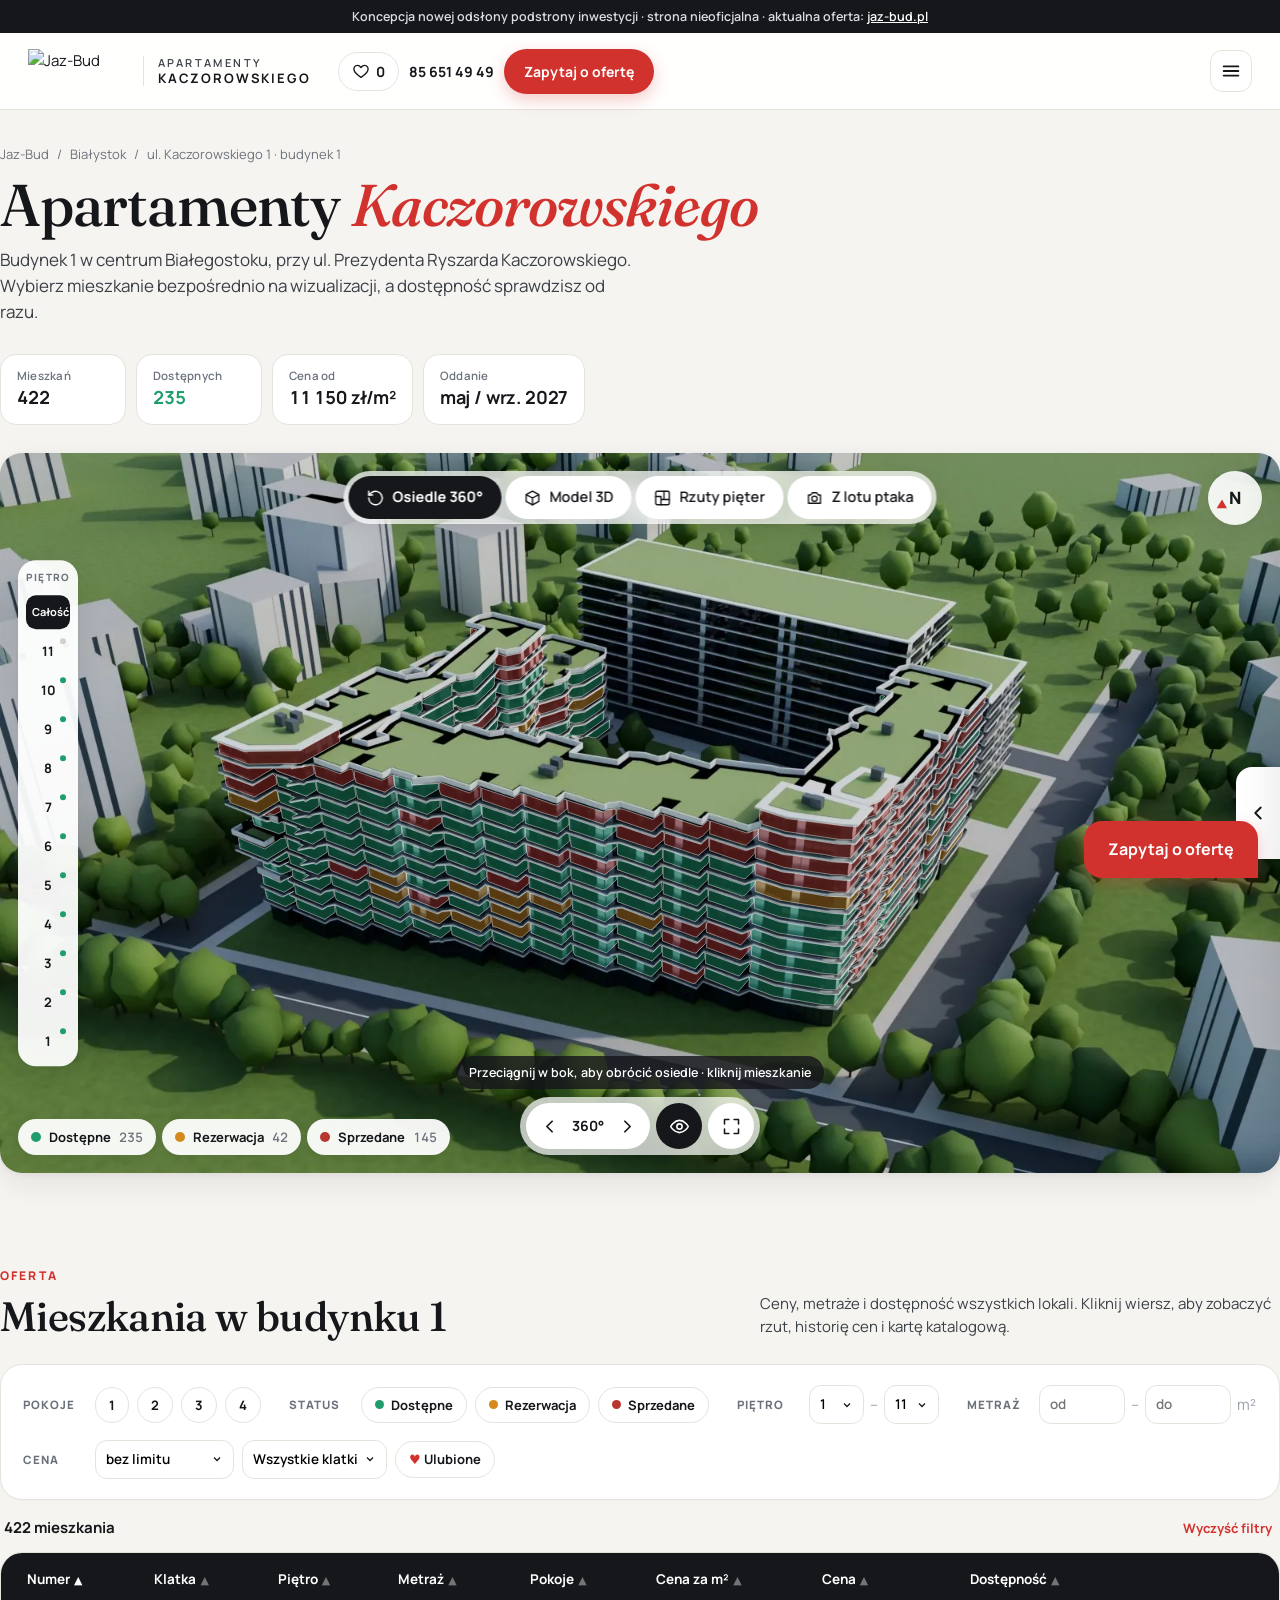
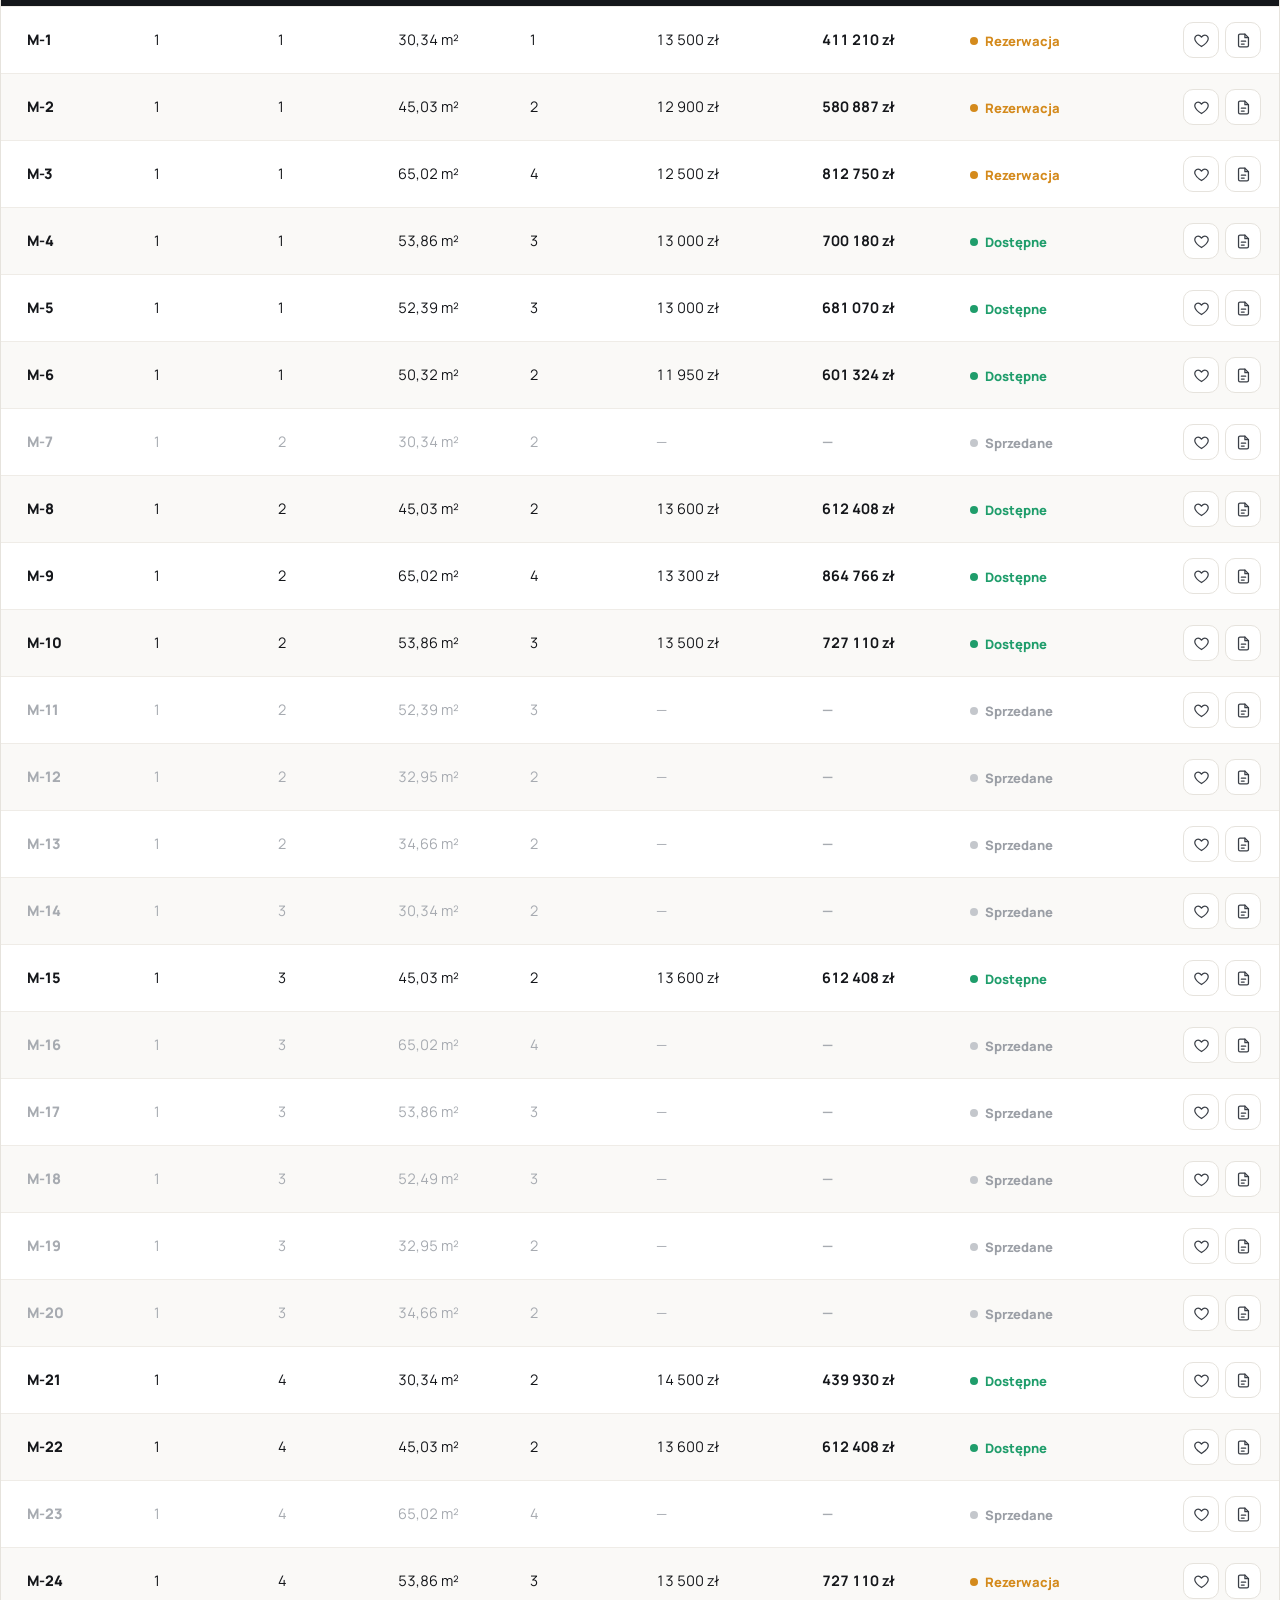
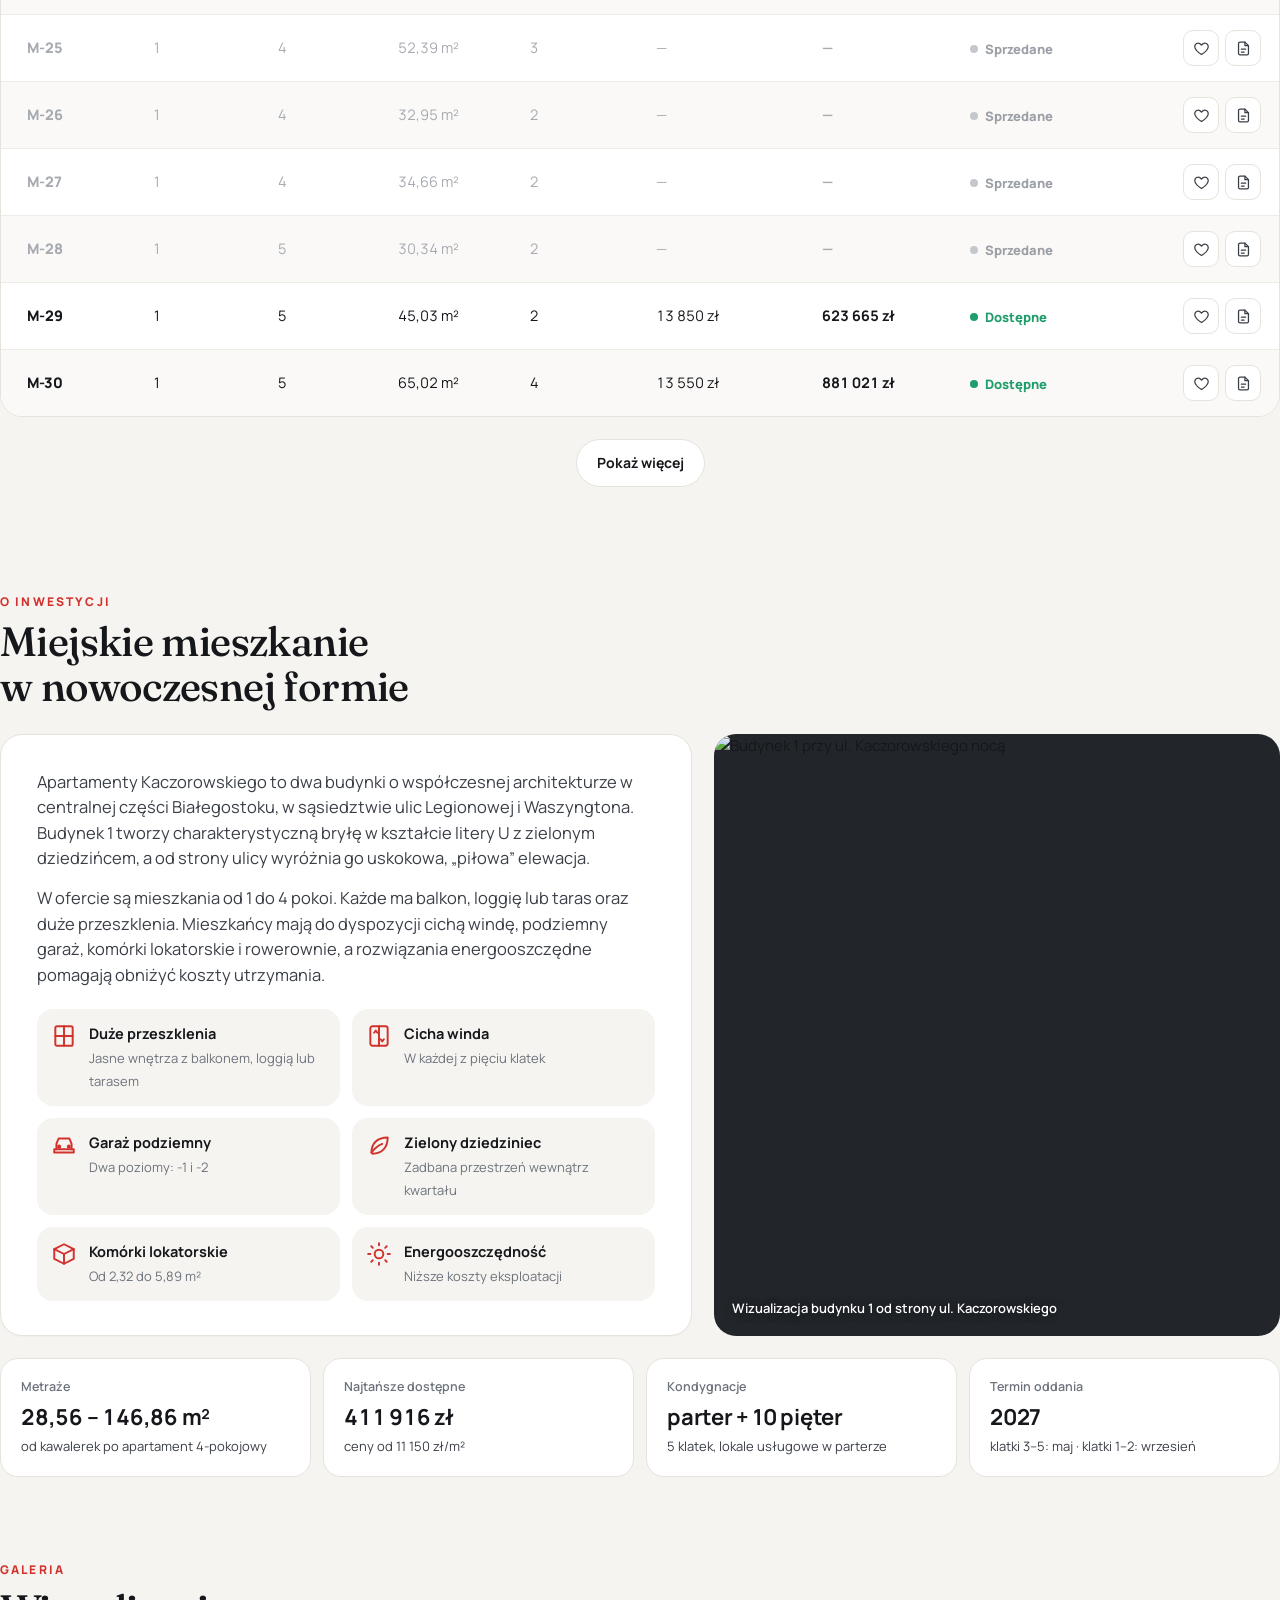
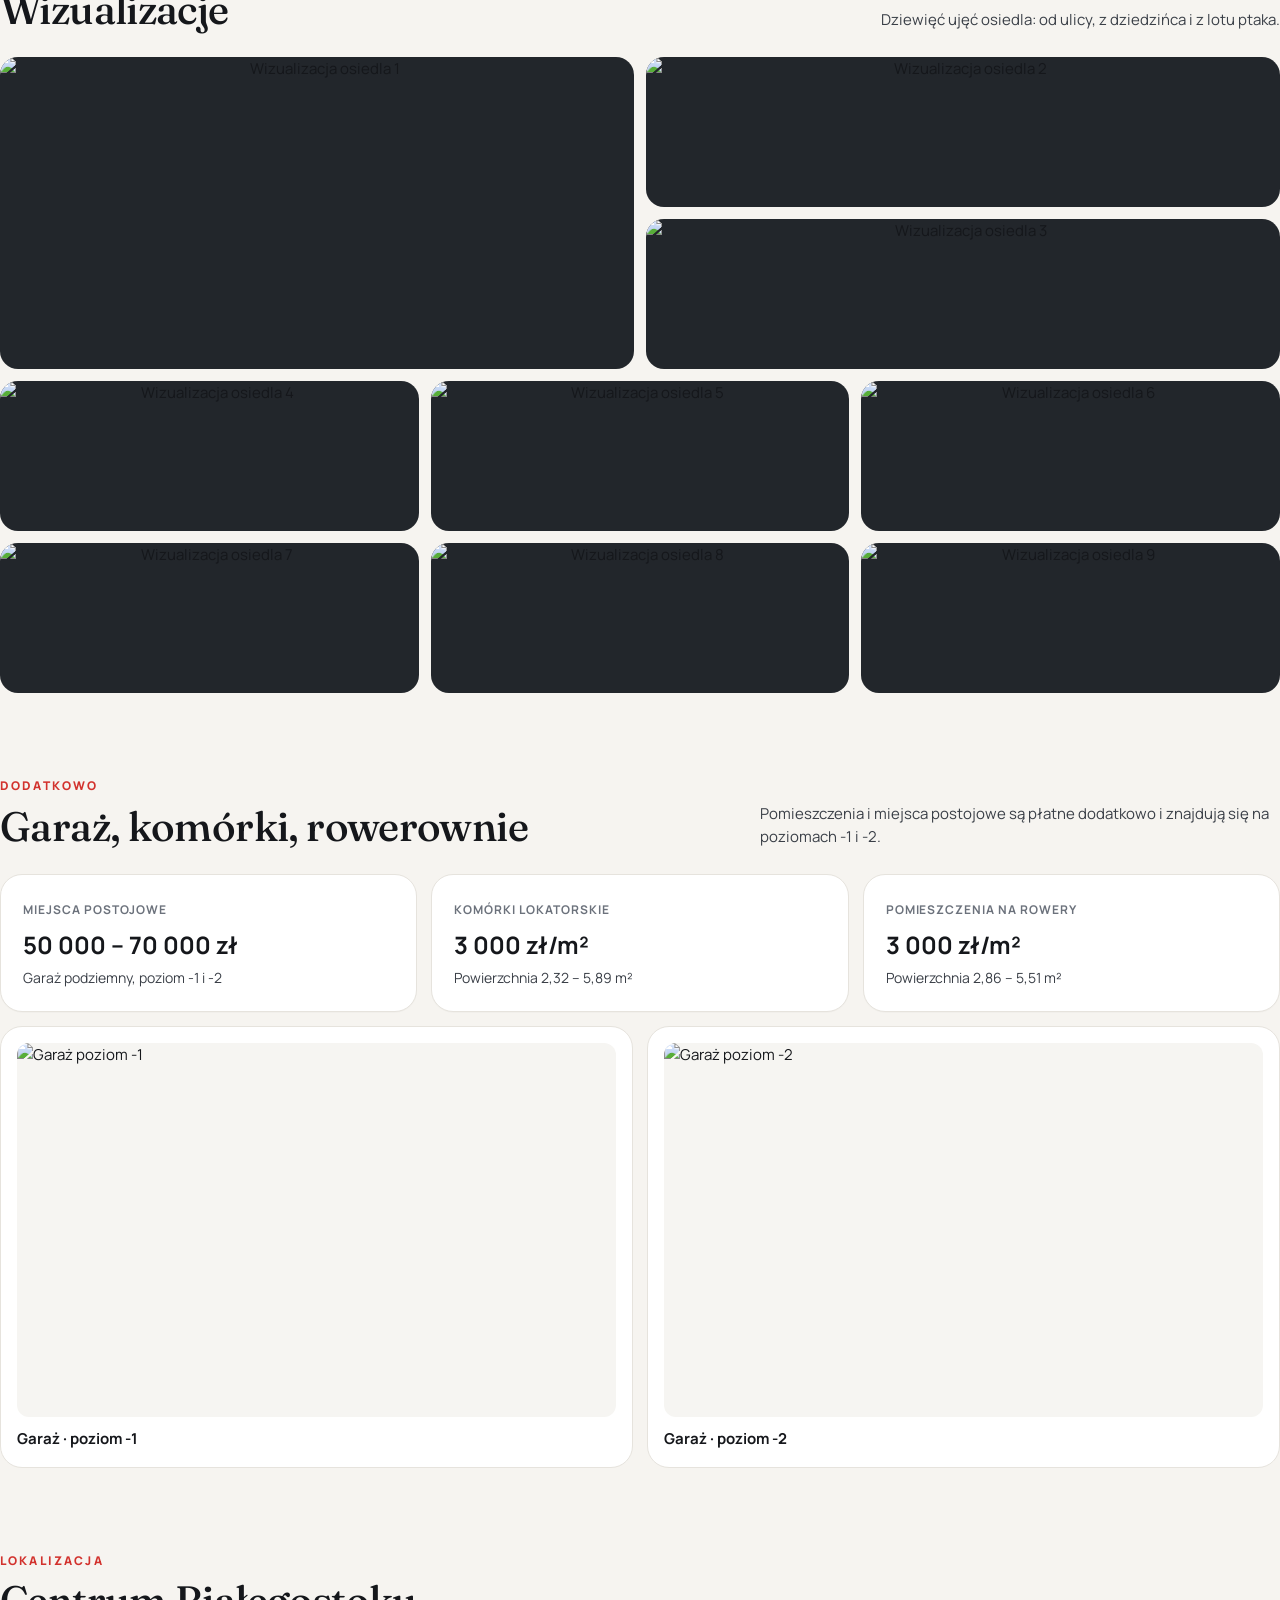
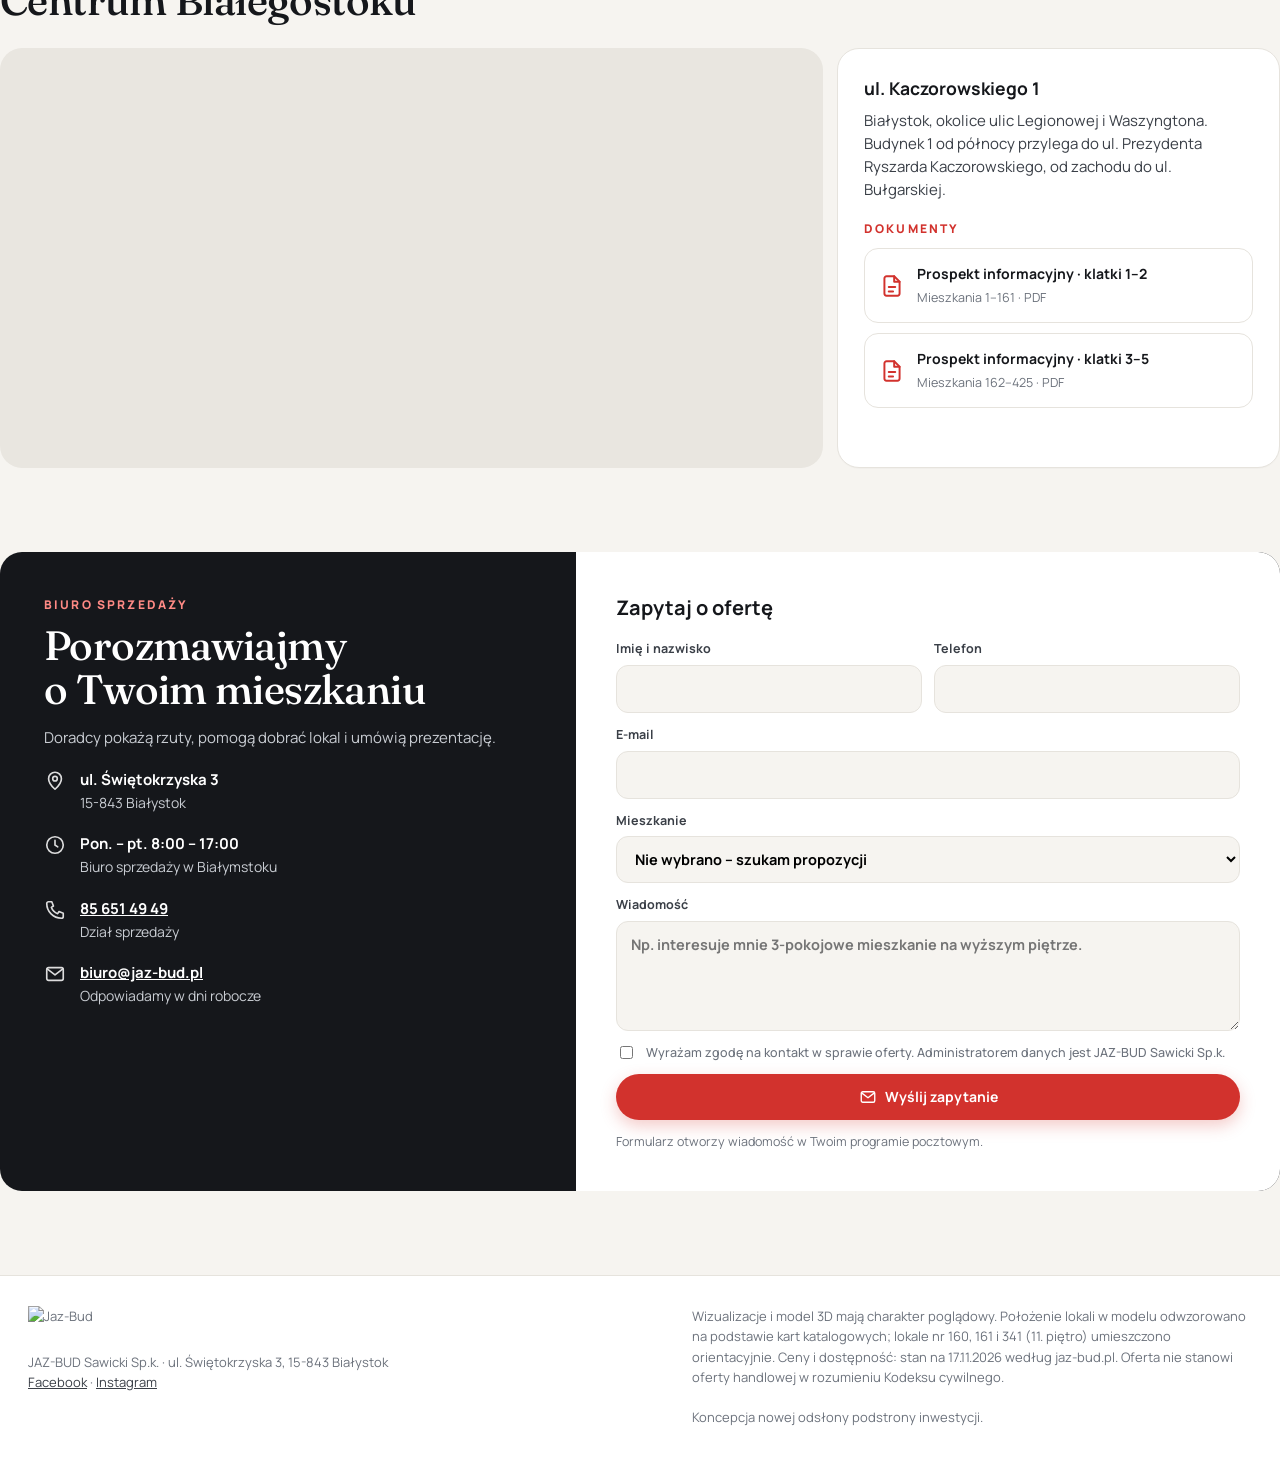
==== commit ca7d3ba9: "Osiedle 360°: realistyczne ujęcia z Blendera z obrysami mieszkań 16 ujęć Cycles dookoła osiedla, mas" ====
--- a/index.html
+++ b/index.html
@@ -7,6 +7,7 @@
 <meta name="description" content="Mieszkania 1–4 pokojowe przy ul. Kaczorowskiego 1 w centrum Białegostoku. Interaktywna wizualizacja 3D, rzuty pięter, ceny i dostępność lokali.">
 <meta name="theme-color" content="#ffffff">
 <meta name="robots" content="noindex">
+<link rel="preload" as="image" href="./r360/f00.webp">
 <link rel="icon" href="https://www.jaz-bud.pl/images/2023/logo-jazbud-lift-2.svg">
 <link rel="preconnect" href="https://fonts.googleapis.com"><link rel="preconnect" href="https://fonts.gstatic.com" crossorigin>
 <link href="https://fonts.googleapis.com/css2?family=Fraunces:ital,opsz,wght@0,9..144,400;0,9..144,500;1,9..144,500&family=Manrope:wght@400;500;600;700;800&display=swap" rel="stylesheet">
@@ -81,9 +82,9 @@
 
 /* ---------- Viewer ---------- */
 .viewer-wrap{padding:6px 0 10px}
-.viewer{position:relative;height:min(80vh,780px);min-height:520px;border-radius:var(--radius);overflow:hidden;background:#dfe7ee;box-shadow:var(--shadow);isolation:isolate;user-select:none;-webkit-user-select:none}
+.viewer{position:relative;height:min(80vh,780px);min-height:520px;border-radius:var(--radius);overflow:hidden;overflow:clip;background:#dfe7ee;box-shadow:var(--shadow);isolation:isolate;user-select:none;-webkit-user-select:none}
 .viewer:fullscreen{border-radius:0;height:100vh}
-.stage{position:absolute;inset:0;opacity:0;pointer-events:none;transition:opacity .45s ease}
+.stage{position:absolute;inset:0;opacity:0;pointer-events:none;transition:opacity .45s ease;overflow:hidden;overflow:clip}
 .stage.on{opacity:1;pointer-events:auto}
 
 /* estate (aerial) */
@@ -111,6 +112,21 @@
 .pin svg{width:22px;height:22px}
 .pin em{position:absolute;left:50%;top:-30px;transform:translateX(-50%);background:var(--ink);color:#fff;font-style:normal;font-size:12px;font-weight:700;padding:4px 9px;border-radius:999px;white-space:nowrap;opacity:0;transition:opacity .2s}
 .pin:hover em{opacity:1}
+
+/* 360 realistic */
+.s360{background:#d9e3ea;touch-action:pan-y;cursor:grab}
+.s360.drag{cursor:grabbing}
+.s360 img{position:absolute;inset:0;width:100%;height:100%;object-fit:cover;user-select:none;-webkit-user-drag:none;pointer-events:none}
+.s360 svg{position:absolute;inset:0;width:100%;height:100%}
+.rp{stroke:#fff;stroke-opacity:.55;stroke-width:1;fill-opacity:.4;cursor:pointer;transition:fill-opacity .15s,stroke-width .15s}
+.rp.D{fill:var(--ok)}.rp.R{fill:var(--res)}.rp.S{fill:var(--sold)}
+.rp:hover,.rp.hl{fill-opacity:.72;stroke-opacity:1;stroke-width:2}
+.rp.dim{fill:#fff;fill-opacity:.1;stroke-opacity:.18}
+.rp.off{fill-opacity:.04;stroke-opacity:.08}
+.s360.overlay-off .rp{fill-opacity:0;stroke-opacity:0}
+.s360.overlay-off .rp:hover{fill-opacity:.35;stroke-opacity:.9}
+.r360-load{position:absolute;inset:0;display:flex;align-items:center;justify-content:center;font-weight:700;color:var(--ink-2);pointer-events:none;transition:opacity .4s}
+.r360-load.done{opacity:0}
 
 /* 3D */
 .s3d{background:linear-gradient(180deg,#c9dcec 0%,#e3ecf2 46%,#efece6 100%)}
@@ -181,8 +197,9 @@
 .toolbar .rot{display:flex;align-items:center;background:#fff;border-radius:999px;height:46px;padding:0 4px}
 .toolbar .rot button{width:38px;height:38px}
 .toolbar .rot span{font-weight:700;font-size:14px;padding:0 4px}
-.toolbar .only3d{display:contents}
+.toolbar .only3d,.toolbar .rotg{display:contents}
 .viewer:not(.m-3d) .toolbar .only3d{display:none}
+.viewer:not(.m-3d):not(.m-360) .toolbar .rotg{display:none}
 .hint{position:absolute;left:50%;bottom:84px;transform:translateX(-50%);background:rgba(21,23,27,.82);color:#fff;font-size:12.5px;font-weight:600;padding:7px 13px;border-radius:999px;z-index:7;pointer-events:none;transition:opacity .5s;white-space:nowrap}
 .hint.hide{opacity:0}
 
@@ -486,7 +503,9 @@
   .hint{display:none}
   .plan-title{left:auto;right:12px;top:66px;bottom:auto;padding:8px 12px;font-size:12px}
   .plan-title b{font-size:15px}
-  .toolbar{left:12px;transform:none}
+  .toolbar{left:12px;transform:none;gap:4px;padding:4px}
+  #zoomIn,#zoomOut,#fsBtn{display:none !important}
+  .toolbar .rot{height:42px}
   .tip{min-width:0;grid-template-columns:86px 1fr;left:12px !important;right:12px;bottom:12px;top:auto !important;position:fixed}
   .tip .tp-img{width:86px;height:74px}
   table.units thead{display:none}
@@ -591,9 +610,14 @@
 
   <!-- ===================== VIEWER ===================== -->
   <section class="wrap viewer-wrap" id="wizualizacja">
-    <div class="viewer m-estate" id="viewer">
+    <div class="viewer m-360" id="viewer">
       <!-- estate -->
-      <div class="stage estate on" id="stEstate" data-view="estate">
+      <div class="stage s360 on" id="st360" data-view="360">
+        <img id="r360img" alt="Wizualizacja osiedla – widok 360°" draggable="false">
+        <svg id="r360svg" preserveAspectRatio="xMidYMid slice"></svg>
+        <div class="r360-load" id="r360load">Wczytywanie widoku 360°…</div>
+      </div>
+      <div class="stage estate" id="stEstate" data-view="estate">
         <svg class="aer" id="aer" viewBox="0 0 1920 1129" preserveAspectRatio="xMidYMid slice">
           <image href="https://www.jaz-bud.pl/images/kaczorowskiego-1/galeria/2026-ga/kaczorowskiego-galeria-8.jpg" width="1920" height="1129" preserveAspectRatio="xMidYMid slice"/>
           <polygon class="bpoly b2" points="348,282 694,302 817,350 1064,413 1085,420 1088,975 870,1069 109,620 80,456 276,402 297,337"/>
@@ -616,16 +640,19 @@
       </div>
 
       <nav class="v-tabs" id="vtabs">
-        <button data-v="estate" class="on"><svg><use href="#i-estate"/></svg><span>Osiedle</span></button>
-        <button data-v="3d"><svg><use href="#i-cube"/></svg><span class="t-long">Budynek 1 · 3D</span><span class="t-short">3D</span></button>
+        <button data-v="360" class="on"><svg><use href="#i-reset"/></svg><span class="t-long">Osiedle 360°</span><span class="t-short">360°</span></button>
+        <button data-v="3d"><svg><use href="#i-cube"/></svg><span class="t-long">Model 3D</span><span class="t-short">3D</span></button>
         <button data-v="plan"><svg><use href="#i-plan"/></svg><span class="t-long">Rzuty pięter</span><span class="t-short">Rzuty</span></button>
+        <button data-v="estate"><svg><use href="#i-camera"/></svg><span class="t-long">Z lotu ptaka</span><span class="t-short">Foto</span></button>
       </nav>
       <button class="compass" id="compass" title="Północ"><span class="needle" id="needle"></span><b>N</b></button>
       <div class="floors" id="floors" hidden></div>
       <div class="legend" id="legend"></div>
       <div class="toolbar" id="toolbar">
+        <span class="rotg">
+          <span class="rot"><button id="rotL" title="Obróć w lewo"><svg><use href="#i-rotl"/></svg></button><span>360°</span><button id="rotR" title="Obróć w prawo"><svg><use href="#i-rotr"/></svg></button></span>
+        </span>
         <span class="only3d">
-          <span class="rot"><button id="rotL" title="Obróć w lewo"><svg><use href="#i-rotl"/></svg></button><span>360°</span><button id="rotR" title="Obróć w prawo"><svg><use href="#i-rotr"/></svg></button></span>
           <button id="zoomIn" title="Przybliż"><svg><use href="#i-plus"/></svg></button><button id="zoomOut" title="Oddal"><svg><use href="#i-minus"/></svg></button>
           <button id="resetView" title="Widok domyślny"><svg><use href="#i-reset"/></svg></button>
         </span>
@@ -798,7 +825,7 @@
 <div class="lb" id="lb"><img id="lbImg" alt=""><button class="x" data-lbx><svg><use href="#i-x"/></svg></button><button class="p" data-lbp><svg><use href="#i-rotl"/></svg></button><button class="n" data-lbn><svg><use href="#i-rotr"/></svg></button><div class="cnt" id="lbCnt"></div></div>
 <div class="toast" id="toast"></div>
 
-<script>window.IMG_BASE='https://www.jaz-bud.pl';</script>
+<script>window.IMG_BASE='https://www.jaz-bud.pl';window.R360_BASE='./r360/';</script>
 <script>
 // Snapshot of jaz-bud.pl, ul. Kaczorowskiego 1 budynek 1 (17.11.2026)
 window.UNITS=[{"n":1,"a":30.34,"f":1,"r":1,"s":"R","k":1,"p":411210,"m":13500,"t":"W","h":[["2024-11-30",424760],["2025-09-10",424760],["2026-03-12",409590]],"g":[[63,376],[89,376],[85,398],[63,398]],"th":"d5204ef2"},{"n":2,"a":45.03,"f":1,"r":2,"s":"R","k":1,"p":580887,"m":12900,"t":"W","h":[["2024-11-30",603402],["2025-09-10",603402],["2026-03-12",580887]],"g":[[49,426],[62,407],[89,407],[89,425],[85,433],[49,433]],"th":"65d669e4"},{"n":3,"a":65.02,"f":1,"r":4,"s":"R","k":1,"p":812750,"m":12500,"t":"W","h":[["2024-11-30",845260],["2025-09-10",845260],["2026-03-12",812750]],"g":[[16,376],[39,376],[42,380],[45,429],[45,432],[24,432],[16,428]],"th":"7d7cbb80"},{"n":4,"a":53.86,"f":1,"r":3,"s":"D","k":1,"p":700180,"m":13000,"t":"W","h":[["2024-11-30",716338],["2025-09-10",716338],["2026-03-12",700180]],"g":[[16,324],[42,324],[45,329],[45,354],[43,368],[20,368],[18,360],[16,347]],"th":"362884bc"},{"n":5,"a":52.39,"f":1,"r":3,"s":"D","k":1,"p":681070,"m":13000,"t":"W","h":[["2024-11-30",696787],["2025-09-10",696787],["2026-03-12",681070]],"g":[[16,276],[56,276],[56,279],[40,316],[20,316],[16,306]],"th":"2e8256d8"},{"n":6,"a":50.32,"f":1,"r":2,"s":"D","k":1,"p":601324,"m":11950,"t":"W","h":[["2024-11-30",646548],["2025-09-10",646548],["2026-03-12",601324]],"g":[[59,281],[62,276],[89,276],[88,307],[85,316],[59,316]],"th":"077d2074"},{"n":7,"a":30.34,"f":2,"r":2,"s":"S","k":1,"g":[[62,377],[89,377],[85,399],[63,399],[62,384]]},{"n":8,"a":45.03,"f":2,"r":2,"s":"D","k":1,"p":612408,"m":13600,"t":"W","h":[["2024-11-30",612408],["2025-09-10",612408]],"g":[[50,426],[62,407],[89,407],[89,425],[85,433],[50,433]],"th":"e6d26e9a"},{"n":9,"a":65.02,"f":2,"r":4,"s":"D","k":1,"p":864766,"m":13300,"t":"W","h":[["2024-11-30",864766],["2025-09-10",864766]],"g":[[16,377],[39,377],[43,381],[46,406],[46,433],[24,433],[16,429]],"th":"897f8c68"},{"n":10,"a":53.86,"f":2,"r":3,"s":"D","k":1,"p":727110,"m":13500,"t":"W","h":[["2024-11-30",727110],["2025-09-10",727110]],"g":[[16,325],[42,325],[45,330],[45,355],[43,368],[20,368],[18,360],[16,348]],"th":"bc74c78d"},{"n":11,"a":52.39,"f":2,"r":3,"s":"S","k":1,"g":[[16,276],[56,276],[56,280],[40,317],[20,317],[16,306]]},{"n":12,"a":32.95,"f":2,"r":2,"s":"S","k":1,"g":[[63,276],[89,276],[89,278],[83,300],[62,300]]},{"n":13,"a":34.66,"f":2,"r":2,"s":"S","k":1,"g":[[60,326],[62,309],[83,309],[88,316],[89,326],[85,334],[63,334],[60,330]]},{"n":14,"a":30.34,"f":3,"r":2,"s":"S","k":1,"g":[[63,377],[90,377],[86,399],[64,399]]},{"n":15,"a":45.03,"f":3,"r":2,"s":"D","k":1,"p":612408,"m":13600,"t":"W","h":[["2024-11-30",612408],["2025-09-10",612408]],"g":[[50,426],[60,410],[63,407],[89,407],[89,426],[85,433],[50,433]],"th":"c6755c79"},{"n":16,"a":65.02,"f":3,"r":4,"s":"S","k":1,"g":[[16,377],[39,377],[42,381],[46,406],[46,433],[24,433],[16,429]]},{"n":17,"a":53.86,"f":3,"r":3,"s":"S","k":1,"g":[[16,325],[43,325],[46,330],[46,355],[43,369],[20,369],[16,348]]},{"n":18,"a":52.49,"f":3,"r":3,"s":"S","k":1,"g":[[16,276],[55,276],[55,280],[40,317],[20,317],[16,307]]},{"n":19,"a":32.95,"f":3,"r":2,"s":"S","k":1,"g":[[62,277],[89,277],[89,279],[83,301],[62,301]]},{"n":20,"a":34.66,"f":3,"r":2,"s":"S","k":1,"g":[[59,328],[62,309],[83,309],[87,316],[89,326],[85,335],[63,335],[59,331]]},{"n":21,"a":30.34,"f":4,"r":2,"s":"D","k":1,"p":439930,"m":14500,"t":"W","h":[["2024-11-30",439930],["2025-09-10",439930]],"g":[[63,377],[89,377],[85,399],[63,399]],"th":"92f4a069"},{"n":22,"a":45.03,"f":4,"r":2,"s":"D","k":1,"p":612408,"m":13600,"t":"W","h":[["2024-11-30",612408],["2025-09-10",612408]],"g":[[50,426],[60,410],[63,407],[89,407],[89,426],[78,433],[50,433]],"th":"bb0bd6c5"},{"n":23,"a":65.02,"f":4,"r":4,"s":"S","k":1,"g":[[16,376],[39,376],[42,381],[45,430],[45,433],[24,433],[16,429]]},{"n":24,"a":53.86,"f":4,"r":3,"s":"R","k":1,"p":727110,"m":13500,"t":"W","h":[["2024-11-30",727110],["2025-09-10",727110]],"g":[[16,325],[43,325],[46,330],[46,355],[43,368],[20,368],[18,360],[16,348]],"th":"e8f53b9d"},{"n":25,"a":52.39,"f":4,"r":3,"s":"S","k":1,"g":[[16,276],[55,276],[55,280],[40,317],[20,317],[16,307]]},{"n":26,"a":32.95,"f":4,"r":2,"s":"S","k":1,"g":[[63,276],[89,276],[89,278],[83,300],[62,300]]},{"n":27,"a":34.66,"f":4,"r":2,"s":"S","k":1,"g":[[59,328],[62,309],[83,309],[87,316],[89,326],[85,335],[63,335],[59,331]]},{"n":28,"a":30.34,"f":5,"r":2,"s":"S","k":1,"g":[[63,377],[89,377],[86,399],[63,399]]},{"n":29,"a":45.03,"f":5,"r":2,"s":"D","k":1,"p":623665,"m":13850,"t":"W","h":[["2024-11-30",623665],["2025-09-10",623665]],"g":[[50,426],[60,409],[63,407],[89,407],[89,425],[85,431],[79,433],[50,433]],"th":"ceab62f3"},{"n":30,"a":65.02,"f":5,"r":4,"s":"D","k":1,"p":881021,"m":13550,"t":"W","h":[["2024-11-30",881021],["2025-09-10",881021]],"g":[[16,376],[39,376],[43,381],[46,430],[46,433],[25,433],[16,429]],"th":"59902c24"},{"n":31,"a":53.86,"f":5,"r":3,"s":"D","k":1,"p":740575,"m":13750,"t":"W","h":[["2024-11-30",740575],["2025-09-10",740575]],"g":[[16,325],[42,325],[45,330],[45,355],[43,368],[20,368],[17,360],[16,348]],"th":"363dced6"},{"n":32,"a":52.39,"f":5,"r":3,"s":"S","k":1,"g":[[16,277],[55,277],[55,280],[40,317],[20,317],[16,307]]},{"n":33,"a":32.95,"f":5,"r":2,"s":"S","k":1,"g":[[63,276],[89,276],[89,279],[86,293],[83,300],[62,300]]},{"n":34,"a":34.66,"f":5,"r":2,"s":"S","k":1,"g":[[59,327],[62,308],[83,308],[88,316],[85,334],[62,334],[59,330]]},{"n":35,"a":30.34,"f":6,"r":2,"s":"S","k":1,"g":[[63,377],[89,377],[86,399],[64,399],[63,384]]},{"n":36,"a":45.03,"f":6,"r":2,"s":"D","k":1,"p":623665,"m":13850,"t":"W","h":[["2024-11-30",623665],["2025-09-10",623665]],"g":[[50,426],[60,410],[63,407],[89,407],[89,425],[85,433],[50,433]],"th":"edd6ec7b"},{"n":37,"a":65.02,"f":6,"r":4,"s":"S","k":1,"g":[[16,376],[39,376],[42,380],[45,432],[24,432],[16,428]]},{"n":38,"a":53.86,"f":6,"r":3,"s":"R","k":1,"p":740575,"m":13750,"t":"W","h":[["2024-11-30",740575],["2025-09-10",740575]],"g":[[16,325],[43,325],[46,330],[46,355],[43,369],[20,369],[16,348]],"th":"7b7e9203"},{"n":39,"a":52.39,"f":6,"r":3,"s":"S","k":1,"g":[[16,276],[55,276],[55,280],[42,314],[40,316],[20,316],[16,307]]},{"n":40,"a":32.95,"f":6,"r":2,"s":"S","k":1,"g":[[63,277],[90,277],[83,300],[63,300]]},{"n":41,"a":34.66,"f":6,"r":2,"s":"S","k":1,"g":[[62,309],[84,309],[88,316],[89,326],[85,334],[63,334],[60,330]]},{"n":42,"a":30.34,"f":7,"r":2,"s":"S","k":1,"g":[[63,377],[89,377],[86,400],[64,400],[63,384]]},{"n":43,"a":45.03,"f":7,"r":2,"s":"D","k":1,"p":623665,"m":13850,"t":"W","h":[],"g":[[50,427],[53,420],[62,408],[89,408],[89,426],[85,433],[50,433]],"th":"cff46fa1"},{"n":44,"a":65.02,"f":7,"r":4,"s":"S","k":1,"g":[[16,376],[39,376],[42,381],[45,430],[45,433],[24,433],[16,429]]},{"n":45,"a":53.86,"f":7,"r":3,"s":"S","k":1,"g":[[16,325],[43,325],[46,330],[46,355],[43,369],[20,369],[18,361],[16,348]]},{"n":46,"a":52.39,"f":7,"r":3,"s":"S","k":1,"g":[[17,276],[56,276],[56,280],[40,317],[20,317],[17,307]]},{"n":47,"a":32.95,"f":7,"r":2,"s":"S","k":1,"g":[[63,277],[89,277],[89,279],[83,301],[62,301]]},{"n":48,"a":34.66,"f":7,"r":2,"s":"R","k":1,"p":500837,"m":14450,"t":"W","h":[["2024-11-30",500837],["2025-09-10",500837]],"g":[[59,327],[62,309],[83,309],[87,316],[89,325],[85,334],[62,334],[59,330]],"th":"439a03c8"},{"n":49,"a":30.34,"f":8,"r":2,"s":"S","k":1,"g":[[62,379],[68,377],[89,377],[85,399],[63,399]]},{"n":50,"a":45.03,"f":8,"r":2,"s":"S","k":1,"g":[[50,426],[53,420],[62,407],[89,407],[89,425],[85,433],[50,433]]},{"n":51,"a":65.02,"f":8,"r":4,"s":"D","k":1,"p":897276,"m":13800,"t":"W","h":[["2024-11-30",897276],["2025-09-10",897276]],"g":[[16,377],[39,377],[43,381],[46,406],[46,433],[25,433],[16,429]],"th":"d4a14d1f"},{"n":52,"a":53.86,"f":8,"r":3,"s":"S","k":1,"g":[[16,325],[42,325],[45,330],[45,355],[43,368],[20,368],[18,360],[16,348]]},{"n":53,"a":52.39,"f":8,"r":3,"s":"S","k":1,"g":[[16,276],[55,276],[55,280],[39,317],[20,317],[16,307]]},{"n":54,"a":32.95,"f":8,"r":2,"s":"D","k":1,"p":484365,"m":14700,"t":"W","h":[["2024-11-30",484365],["2025-09-10",484365]],"g":[[62,276],[89,276],[89,278],[83,300],[62,300]],"th":"d9a7e67d"},{"n":55,"a":34.66,"f":8,"r":2,"s":"D","k":1,"p":509502,"m":14700,"t":"W","h":[["2024-11-30",509502],["2025-09-10",509502]],"g":[[62,308],[83,308],[87,315],[89,325],[85,334],[63,334],[60,330]],"th":"c10d3419"},{"n":56,"a":30.34,"f":9,"r":2,"s":"R","k":1,"p":455100,"m":15000,"t":"W","h":[],"g":[[63,377],[89,377],[86,399],[64,399]],"th":"e8f242b5"},{"n":57,"a":45.03,"f":9,"r":2,"s":"S","k":1,"g":[[49,426],[62,407],[89,407],[89,425],[85,433],[49,433]]},{"n":58,"a":65.02,"f":9,"r":4,"s":"S","k":1,"g":[[16,377],[39,377],[42,381],[46,406],[46,433],[24,433],[16,429]]},{"n":59,"a":53.86,"f":9,"r":3,"s":"S","k":1,"g":[[16,325],[42,325],[45,330],[45,366],[43,368],[20,368],[18,360],[16,348]]},{"n":60,"a":52.39,"f":9,"r":3,"s":"S","k":1,"g":[[16,276],[55,276],[55,280],[39,317],[19,317],[16,307]]},{"n":61,"a":32.95,"f":9,"r":2,"s":"S","k":1,"g":[[63,276],[89,276],[89,279],[86,293],[83,300],[62,300]]},{"n":62,"a":34.66,"f":9,"r":1,"s":"S","k":1,"g":[[60,326],[62,309],[83,309],[88,316],[89,326],[85,334],[63,334],[60,330]]},{"n":63,"a":30.34,"f":10,"r":1,"s":"D","k":1,"p":455100,"m":15000,"t":"W","h":[["2024-11-30",455100],["2025-09-10",455100]],"g":[[63,377],[89,377],[85,399],[63,399]],"th":"d4b3984e"},{"n":64,"a":45.03,"f":10,"r":2,"s":"S","k":1,"g":[[50,426],[60,410],[63,407],[90,407],[90,425],[85,433],[50,433]]},{"n":65,"a":65.02,"f":10,"r":4,"s":"S","k":1,"g":[[16,377],[39,377],[42,381],[46,431],[46,433],[24,433],[16,430]]},{"n":66,"a":53.86,"f":10,"r":3,"s":"S","k":1,"g":[[15,325],[42,325],[45,330],[45,355],[43,369],[19,369],[16,348]]},{"n":67,"a":52.39,"f":10,"r":3,"s":"S","k":1,"g":[[16,276],[56,276],[56,279],[40,316],[20,316],[16,306]]},{"n":68,"a":32.95,"f":10,"r":2,"s":"S","k":1,"g":[[63,276],[89,276],[89,278],[83,300],[62,300]]},{"n":69,"a":34.66,"f":10,"r":2,"s":"S","k":1,"g":[[60,326],[62,308],[83,308],[89,316],[89,325],[85,334],[63,334],[60,330]]},{"n":70,"a":45.73,"f":1,"r":2,"s":"D","k":2,"p":509890,"m":11150,"t":"W","h":[["2024-11-30",571625],["2025-09-10",571625],["2026-03-12",546473],["2026-04-14",509890]],"g":[[60,213],[63,210],[74,210],[80,221],[80,267],[63,267],[60,263]],"th":"b78be171"},{"n":71,"a":55.38,"f":1,"r":3,"s":"S","k":2,"g":[[16,233],[20,226],[42,226],[45,232],[55,256],[55,263],[36,266],[16,266]]},{"n":72,"a":49.55,"f":1,"r":3,"s":"S","k":2,"g":[[16,185],[20,176],[42,176],[45,182],[45,188],[40,217],[16,217]]},{"n":73,"a":81.53,"f":1,"r":4,"s":"D","k":2,"p":1059890,"m":13000,"t":"W","h":[["2024-11-30",1084349],["2025-09-10",1084349],["2026-03-12",1059890]],"g":[[16,146],[24,142],[58,132],[79,132],[79,168],[16,168]],"th":"e973a74b"},{"n":74,"a":36.98,"f":1,"r":2,"s":"D","k":2,"p":462250,"m":12500,"t":"W","h":[["2024-11-30",499230],["2025-09-10",499230],["2026-03-12",462250]],"g":[[84,123],[112,123],[112,141],[95,158],[88,158],[84,156]],"th":"a2279877"},{"n":75,"a":36.39,"f":1,"r":2,"s":"S","k":2,"g":[[116,113],[144,113],[144,140],[125,142],[120,142],[116,137]]},{"n":76,"a":39.69,"f":1,"r":2,"s":"D","k":2,"p":496125,"m":12500,"t":"W","h":[["2024-11-30",535815],["2025-09-10",535815],["2026-03-12",496125]],"g":[[148,103],[178,103],[178,131],[174,134],[154,134],[148,121]],"th":"93723cbf"},{"n":77,"a":40.32,"f":1,"r":2,"s":"S","k":2,"g":[[148,162],[166,143],[174,143],[178,145],[178,180],[148,180]]},{"n":78,"a":36.2,"f":1,"r":2,"s":"D","k":2,"p":432590,"m":11950,"t":"W","h":[["2024-11-30",481460],["2025-09-10",481460],["2026-03-12",432590]],"g":[[117,165],[120,162],[145,162],[145,187],[137,190],[126,191],[117,187]],"th":"9bbed764"},{"n":79,"a":47.98,"f":2,"r":2,"s":"D","k":2,"p":539775,"m":11250,"t":"W","h":[["2024-11-30",599750],["2025-09-10",599750],["2026-04-14",539775]],"g":[[59,225],[62,210],[79,210],[79,266],[63,266],[59,262]],"th":"83140500"},{"n":80,"a":55.38,"f":2,"r":3,"s":"D","k":2,"p":747630,"m":13500,"t":"W","h":[["2024-11-30",747630],["2025-09-10",747630]],"g":[[16,234],[20,227],[43,227],[46,233],[56,256],[56,267],[16,267]],"th":"4a671aa7"},{"n":81,"a":49.55,"f":2,"r":3,"s":"S","k":2,"g":[[16,185],[20,176],[42,176],[46,182],[46,188],[40,218],[16,218]]},{"n":82,"a":81.53,"f":2,"r":4,"s":"D","k":2,"p":1076196,"m":13200,"t":"W","h":[["2024-11-30",1100655],["2025-09-10",1100655],["2026-05-04",1076196]],"g":[[16,146],[24,142],[58,132],[79,132],[79,167],[16,167]],"th":"0c358ef9"},{"n":83,"a":36.98,"f":2,"r":2,"s":"D","k":2,"p":480740,"m":13000,"t":"W","h":[["2024-11-30",499230],["2025-09-10",499230],["2026-05-04",480740]],"g":[[84,123],[112,123],[112,141],[95,158],[88,158],[84,156]],"th":"149f5c9d"},{"n":84,"a":36.39,"f":2,"r":2,"s":"D","k":2,"p":473070,"m":13000,"t":"W","h":[["2024-11-30",491265],["2025-09-10",491265],["2026-05-04",473070]],"g":[[116,113],[144,113],[144,139],[125,141],[120,141],[116,137]],"th":"5fcb63a1"},{"n":85,"a":39.69,"f":2,"r":2,"s":"D","k":2,"p":515970,"m":13000,"t":"W","h":[["2024-11-30",535815],["2025-09-10",535815],["2026-05-04",515970]],"g":[[148,104],[178,104],[178,131],[175,134],[154,134],[148,122]],"th":"4761b1c5"},{"n":86,"a":40.32,"f":2,"r":2,"s":"S","k":2,"g":[[148,161],[166,142],[174,142],[178,144],[178,179],[148,179]]},{"n":87,"a":53.6,"f":2,"r":2,"s":"D","k":2,"p":597640,"m":11150,"t":"W","h":[["2024-11-30",670236],["2025-09-10",670236],["2026-05-04",597640]],"g":[[99,177],[131,162],[144,162],[144,191],[104,202],[99,202]],"th":"ef3d44b7"},{"n":88,"a":47.72,"f":3,"r":2,"s":"R","k":2,"p":541622,"m":11350,"t":"W","h":[["2024-11-30",596500],["2025-09-10",596500],["2026-04-14",541622]],"g":[[60,213],[63,210],[80,210],[80,267],[63,267],[60,263]],"th":"613fe8ab"},{"n":89,"a":55.38,"f":3,"r":3,"s":"D","k":2,"p":747630,"m":13500,"t":"W","h":[["2024-11-30",747630],["2025-09-10",747630]],"g":[[16,234],[20,227],[42,227],[46,234],[55,257],[55,264],[36,267],[16,267]],"th":"79953acf"},{"n":90,"a":49.55,"f":3,"r":3,"s":"S","k":2,"g":[[16,185],[20,176],[42,176],[45,182],[45,188],[40,218],[16,218]]},{"n":91,"a":81.53,"f":3,"r":4,"s":"D","k":2,"p":1092502,"m":13400,"t":"W","h":[["2024-11-30",1108808],["2025-09-10",1108808],["2026-05-04",1092502]],"g":[[16,146],[24,142],[58,133],[79,133],[79,168],[16,168]],"th":"e56f53ee"},{"n":92,"a":36.98,"f":3,"r":2,"s":"S","k":2,"g":[[84,124],[112,124],[112,142],[95,159],[88,159],[84,157]]},{"n":93,"a":36.39,"f":3,"r":2,"s":"S","k":2,"g":[[116,113],[144,113],[144,140],[125,142],[121,142],[116,137]]},{"n":94,"a":39.69,"f":3,"r":2,"s":"D","k":2,"p":515970,"m":13000,"t":"W","h":[["2024-11-30",535815],["2025-09-10",535815],["2026-05-04",515970]],"g":[[148,103],[178,103],[178,131],[175,134],[155,134],[148,122]],"th":"9f6ec81a"},{"n":95,"a":40.32,"f":3,"r":2,"s":"S","k":2,"g":[[149,162],[167,142],[174,142],[178,145],[178,179],[149,179]]},{"n":96,"a":53.6,"f":3,"r":2,"s":"D","k":2,"p":603000,"m":11250,"t":"W","h":[["2024-11-30",670000],["2025-09-10",670000],["2026-05-04",603000]],"g":[[100,176],[121,166],[132,162],[144,162],[144,191],[105,202],[100,202]],"th":"ae3b6cd2"},{"n":97,"a":47.72,"f":4,"r":2,"s":"R","k":2,"p":541622,"m":11350,"t":"W","h":[["2024-11-30",620360],["2025-09-10",620360],["2026-04-14",541622]],"g":[[59,213],[62,210],[79,210],[79,266],[62,266],[59,263]],"th":"b691beb6"},{"n":98,"a":55.38,"f":4,"r":3,"s":"R","k":2,"p":747630,"m":13500,"t":"W","h":[["2024-11-30",747630],["2025-09-10",747630]],"g":[[16,233],[20,226],[42,226],[55,256],[55,264],[36,266],[16,266]],"th":"a82c0f3b"},{"n":99,"a":49.55,"f":4,"r":3,"s":"S","k":2,"g":[[16,186],[21,177],[42,177],[46,183],[46,188],[43,216],[40,218],[16,218]]},{"n":100,"a":81.53,"f":4,"r":4,"s":"D","k":2,"p":1108808,"m":13600,"t":"W","h":[["2024-11-30",1108808],["2025-09-10",1108808]],"g":[[16,147],[25,143],[59,133],[80,133],[80,168],[16,168]],"th":"a434b0e6"},{"n":101,"a":36.98,"f":4,"r":2,"s":"S","k":2,"g":[[84,123],[112,123],[112,141],[95,158],[88,158],[84,156]]},{"n":102,"a":36.39,"f":4,"r":2,"s":"S","k":2,"g":[[116,114],[144,114],[144,140],[124,142],[120,142],[116,137]]},{"n":103,"a":39.69,"f":4,"r":2,"s":"R","k":2,"p":543753,"m":13700,"t":"W","h":[["2024-11-30",549706],["2025-09-10",549706],["2026-05-04",543753]],"g":[[149,104],[179,104],[179,131],[175,134],[155,134],[149,122]],"th":"8dcbc64a"},{"n":104,"a":40.32,"f":4,"r":2,"s":"S","k":2,"g":[[148,162],[166,142],[174,142],[178,145],[178,179],[148,179]]},{"n":105,"a":53.6,"f":4,"r":2,"s":"D","k":2,"p":608360,"m":11350,"t":"W","h":[["2024-11-30",696800],["2025-09-10",696800],["2026-05-04",608360]],"g":[[100,176],[121,165],[132,162],[145,162],[145,191],[105,202],[100,202]],"th":"de352b12"},{"n":106,"a":47.72,"f":5,"r":2,"s":"D","k":2,"p":551166,"m":11550,"t":"W","h":[["2024-11-30",627518],["2025-09-10",627518],["2026-03-20",620360],["2026-04-14",551166]],"g":[[60,213],[63,210],[80,210],[80,266],[63,266],[60,262]],"th":"80cd6d28"},{"n":107,"a":55.38,"f":5,"r":3,"s":"S","k":2,"g":[[16,233],[20,226],[43,226],[55,256],[55,263],[37,266],[16,266]]},{"n":108,"a":49.55,"f":5,"r":3,"s":"S","k":2,"g":[[16,185],[20,176],[42,176],[46,182],[46,188],[42,216],[40,218],[16,218]]},{"n":109,"a":81.53,"f":5,"r":4,"s":"D","k":2,"p":1125114,"m":13800,"t":"W","h":[["2024-11-30",1125114],["2025-09-10",1125114]],"g":[[16,147],[25,143],[59,133],[80,133],[80,168],[16,168]],"th":"0ecfc134"},{"n":110,"a":36.98,"f":5,"r":2,"s":"D","k":2,"p":521418,"m":14100,"t":"W","h":[["2024-11-30",521418],["2025-09-10",521418]],"g":[[84,123],[112,123],[112,141],[96,158],[88,158],[84,156]],"th":"99f48fe3"},{"n":111,"a":36.37,"f":5,"r":2,"s":"D","k":2,"p":513099,"m":14100,"t":"W","h":[["2024-11-30",513099],["2025-09-10",513099]],"g":[[117,113],[145,113],[145,140],[125,142],[121,142],[117,137]],"th":"d3afb6e0"},{"n":112,"a":39.69,"f":5,"r":2,"s":"D","k":2,"p":559629,"m":14100,"t":"W","h":[["2024-11-30",559629],["2025-09-10",559629]],"g":[[148,104],[178,104],[178,131],[174,134],[154,134],[148,122]],"th":"fa50c04c"},{"n":113,"a":40.32,"f":5,"r":2,"s":"R","k":2,"p":562464,"m":13950,"t":"W","h":[["2024-11-30",562464],["2025-09-10",562464]],"g":[[148,162],[166,143],[174,143],[178,145],[178,180],[148,180]],"th":"e2fa1228"},{"n":114,"a":53.6,"f":5,"r":2,"s":"D","k":2,"p":619080,"m":11550,"t":"W","h":[["2024-11-30",718240],["2025-09-10",718240],["2026-03-20",696800],["2026-05-04",619080]],"g":[[100,176],[131,162],[144,162],[144,190],[104,202],[100,202]],"th":"a9ae2d14"},{"n":115,"a":47.72,"f":6,"r":2,"s":"R","k":2,"p":551166,"m":11550,"t":"W","h":[["2024-11-30",627518],["2025-09-10",627518],["2026-03-20",620360],["2026-04-14",551166]],"g":[[60,213],[62,211],[80,211],[80,267],[63,267],[60,263]],"th":"b104ff70"},{"n":116,"a":55.38,"f":6,"r":3,"s":"S","k":2,"g":[[16,234],[21,226],[43,226],[56,256],[56,264],[37,266],[16,266]]},{"n":117,"a":49.55,"f":6,"r":3,"s":"S","k":2,"g":[[16,186],[20,177],[42,177],[46,183],[46,188],[43,216],[40,218],[16,218]]},{"n":118,"a":81.53,"f":6,"r":4,"s":"D","k":2,"p":1125114,"m":13800,"t":"W","h":[["2024-11-30",1125114],["2025-09-10",1125114]],"g":[[16,147],[24,143],[58,133],[79,133],[79,168],[16,168]],"th":"7954c732"},{"n":119,"a":36.98,"f":6,"r":2,"s":"D","k":2,"p":521418,"m":14100,"t":"W","h":[["2024-11-30",521418],["2025-09-10",521418]],"g":[[83,124],[112,124],[112,142],[95,159],[88,159],[83,156]],"th":"61fe1556"},{"n":120,"a":36.39,"f":6,"r":2,"s":"D","k":2,"p":513099,"m":14100,"t":"W","h":[["2024-11-30",513099],["2025-09-10",513099]],"g":[[116,113],[144,113],[144,140],[120,141],[116,137]],"th":"fa42151d"},{"n":121,"a":39.69,"f":6,"r":2,"s":"D","k":2,"p":559629,"m":14100,"t":"W","h":[["2024-11-30",559629],["2025-09-10",559629]],"g":[[148,104],[178,104],[178,131],[174,134],[154,134],[148,122]],"th":"95eff7ef"},{"n":122,"a":40.32,"f":6,"r":2,"s":"D","k":2,"p":562464,"m":13950,"t":"W","h":[["2024-11-30",562464],["2025-09-10",562464]],"g":[[148,162],[166,143],[174,143],[178,145],[178,180],[148,180]],"th":"bc108143"},{"n":123,"a":53.6,"f":6,"r":2,"s":"D","k":2,"p":619080,"m":11550,"t":"W","h":[["2024-11-30",718240],["2025-09-10",718240],["2026-03-20",696800],["2026-05-04",619080]],"g":[[99,177],[120,166],[131,162],[144,162],[144,191],[104,202],[99,202]],"th":"a4ba5327"},{"n":124,"a":47.72,"f":7,"r":2,"s":"R","k":2,"p":560710,"m":11750,"t":"W","h":[["2024-11-30",629904],["2025-09-10",629904],["2026-03-20",620360],["2026-04-14",560710]],"g":[[60,213],[63,210],[80,210],[80,266],[63,266],[60,262]],"th":"efee6c1b"},{"n":125,"a":55.38,"f":7,"r":3,"s":"S","k":2,"g":[[16,234],[20,226],[42,226],[43,227],[56,256],[56,266],[16,266]]},{"n":126,"a":49.55,"f":7,"r":3,"s":"S","k":2,"g":[[16,185],[20,176],[42,176],[46,182],[46,188],[42,216],[40,218],[16,218]]},{"n":127,"a":81.53,"f":7,"r":4,"s":"R","k":2,"p":1141420,"m":14000,"t":"W","h":[["2024-11-30",1141420]],"g":[[15,147],[24,143],[58,133],[79,133],[79,168],[15,168]],"th":"58758f14"},{"n":128,"a":36.98,"f":7,"r":2,"s":"D","k":2,"p":521418,"m":14100,"t":"W","h":[["2024-11-30",521418],["2025-09-10",521418]],"g":[[84,123],[112,123],[112,142],[95,158],[88,158],[84,156]],"th":"d6772308"},{"n":129,"a":36.39,"f":7,"r":2,"s":"D","k":2,"p":513099,"m":14100,"t":"W","h":[["2024-11-30",513099],["2025-09-10",513099]],"g":[[116,113],[144,113],[144,139],[125,141],[120,141],[116,137]],"th":"ceddf16c"},{"n":130,"a":39.69,"f":7,"r":2,"s":"D","k":2,"p":559629,"m":14100,"t":"W","h":[["2024-11-30",559629],["2025-09-10",559629]],"g":[[148,104],[178,104],[178,131],[174,134],[154,134],[148,122]],"th":"59e6bfbb"},{"n":131,"a":40.32,"f":7,"r":2,"s":"D","k":2,"p":562464,"m":13950,"t":"W","h":[["2024-11-30",562464],["2025-09-10",562464]],"g":[[148,162],[166,143],[174,143],[178,145],[178,179],[148,179]],"th":"414c6ddf"},{"n":132,"a":53.6,"f":7,"r":2,"s":"D","k":2,"p":629800,"m":11750,"t":"W","h":[["2024-11-30",718240],["2025-09-10",718240],["2026-03-20",696800],["2026-05-04",629800]],"g":[[100,177],[132,162],[144,162],[144,191],[104,203],[100,203]],"th":"68b31b73"},{"n":133,"a":47.72,"f":8,"r":2,"s":"D","k":2,"p":560710,"m":11750,"t":"W","h":[["2024-11-30",639448],["2025-09-10",639448],["2026-03-20",625132],["2026-04-14",560710]],"g":[[60,213],[62,210],[79,210],[79,266],[63,266],[60,262]],"th":"7019c917"},{"n":134,"a":55.38,"f":8,"r":3,"s":"S","k":2,"g":[[16,234],[20,227],[42,227],[45,233],[55,256],[55,264],[36,267],[16,267]]},{"n":135,"a":49.55,"f":8,"r":3,"s":"S","k":2,"g":[[16,185],[20,176],[42,176],[45,182],[45,189],[42,216],[40,218],[16,218]]},{"n":136,"a":81.53,"f":8,"r":4,"s":"S","k":2,"g":[[16,147],[25,142],[58,133],[80,133],[80,168],[16,168]]},{"n":137,"a":36.98,"f":8,"r":2,"s":"D","k":2,"p":530663,"m":14350,"t":"W","h":[["2024-11-30",530663],["2025-09-10",530663]],"g":[[84,124],[112,124],[112,142],[95,159],[88,159],[84,157]],"th":"65b5b011"},{"n":138,"a":36.39,"f":8,"r":2,"s":"D","k":2,"p":522196,"m":14350,"t":"W","h":[["2024-11-30",522196],["2025-09-10",522196]],"g":[[116,113],[144,113],[144,139],[125,141],[120,141],[116,137]],"th":"ebb71c0d"},{"n":139,"a":39.69,"f":8,"r":2,"s":"D","k":2,"p":569551,"m":14350,"t":"W","h":[["2024-11-30",569551],["2025-09-10",569551]],"g":[[148,103],[177,103],[177,131],[174,134],[154,134],[148,122]],"th":"f31dce69"},{"n":140,"a":40.32,"f":8,"r":2,"s":"D","k":2,"p":572544,"m":14200,"t":"W","h":[["2024-11-30",572544],["2025-09-10",572544]],"g":[[149,161],[167,142],[174,142],[178,144],[178,179],[149,179]],"th":"01c5a795"},{"n":141,"a":53.6,"f":8,"r":2,"s":"D","k":2,"p":629800,"m":11750,"t":"W","h":[["2024-11-30",731640],["2025-09-10",731640],["2026-03-20",702160],["2026-05-04",629800]],"g":[[99,176],[120,166],[131,162],[144,162],[144,191],[104,202],[99,202]],"th":"8066244b"},{"n":142,"a":47.72,"f":9,"r":2,"s":"D","k":2,"p":570254,"m":11950,"t":"W","h":[["2024-11-30",639448],["2025-09-10",639448],["2026-03-20",634676],["2026-04-14",570254]],"g":[[60,214],[62,211],[80,211],[80,267],[63,267],[60,263]],"th":"a99952e7"},{"n":143,"a":55.38,"f":9,"r":3,"s":"S","k":2,"g":[[15,235],[20,227],[42,227],[55,257],[55,265],[36,267],[15,267]]},{"n":144,"a":49.55,"f":9,"r":3,"s":"S","k":2,"g":[[16,185],[20,176],[42,176],[46,182],[46,188],[41,216],[40,218],[16,218]]},{"n":145,"a":81.53,"f":9,"r":4,"s":"S","k":2,"g":[[16,146],[25,142],[59,132],[80,132],[80,168],[16,168]]},{"n":146,"a":36.98,"f":9,"r":2,"s":"S","k":2,"g":[[84,123],[112,123],[112,142],[95,158],[88,158],[84,156]]},{"n":147,"a":36.39,"f":9,"r":2,"s":"S","k":2,"g":[[116,114],[144,114],[144,140],[125,142],[120,142],[116,137]]},{"n":148,"a":39.69,"f":9,"r":2,"s":"S","k":2,"g":[[148,104],[178,104],[178,131],[174,134],[154,134],[148,122]]},{"n":149,"a":40.32,"f":9,"r":2,"s":"D","k":2,"p":572544,"m":14200,"t":"W","h":[["2024-11-30",572544],["2025-09-10",572544]],"g":[[149,162],[167,142],[174,142],[178,144],[178,179],[149,179]],"th":"323787fd"},{"n":150,"a":53.6,"f":9,"r":2,"s":"D","k":2,"p":640520,"m":11950,"t":"W","h":[["2024-11-30",731640],["2025-09-10",731640],["2026-03-20",712880],["2026-05-04",640520]],"g":[[100,176],[132,161],[144,161],[144,190],[105,202],[100,202]],"th":"a50cc92a"},{"n":151,"a":47.72,"f":10,"r":2,"s":"D","k":2,"p":570254,"m":11950,"t":"W","h":[["2024-11-30",644220],["2025-09-10",644220],["2026-04-14",570254]],"g":[[60,214],[63,211],[80,211],[80,267],[63,267],[60,263]],"th":"2d1906df"},{"n":152,"a":55.38,"f":10,"r":3,"s":"S","k":2,"g":[[16,233],[20,226],[42,226],[55,256],[55,263],[36,266],[16,266]]},{"n":153,"a":49.55,"f":10,"r":3,"s":"S","k":2,"g":[[16,185],[20,176],[42,176],[45,182],[45,188],[40,218],[16,218]]},{"n":154,"a":81.53,"f":10,"r":4,"s":"S","k":2,"g":[[16,147],[24,143],[58,133],[79,133],[79,168],[16,168]]},{"n":155,"a":36.98,"f":10,"r":2,"s":"S","k":2,"g":[[84,123],[112,123],[112,141],[95,158],[88,158],[84,156]]},{"n":156,"a":36.39,"f":10,"r":2,"s":"S","k":2,"g":[[116,113],[144,113],[144,140],[120,141],[116,137]]},{"n":157,"a":39.69,"f":10,"r":2,"s":"S","k":2,"g":[[149,104],[178,104],[178,131],[175,134],[155,134],[153,132],[149,122]]},{"n":158,"a":40.32,"f":10,"r":2,"s":"D","k":2,"p":572544,"m":14200,"t":"W","h":[["2024-11-30",572544],["2025-09-10",572544]],"g":[[149,162],[167,143],[174,143],[179,145],[179,180],[149,180]],"th":"87e2770d"},{"n":159,"a":53.6,"f":10,"r":2,"s":"D","k":2,"p":640520,"m":11950,"t":"W","h":[["2024-11-30",731640],["2025-09-10",731640],["2026-03-20",723600],["2026-05-04",640520]],"g":[[100,176],[121,165],[132,161],[144,161],[144,190],[105,202],[100,202]],"th":"9f48a569"},{"n":160,"a":49.55,"f":11,"r":3,"s":"S","k":2,"g":[[16,185],[20,176],[42,176],[45,182],[45,188],[40,218],[16,218]],"approx":1},{"n":161,"a":81.48,"f":11,"r":4,"s":"S","k":2,"g":[[16,147],[24,143],[58,133],[79,133],[79,168],[16,168]],"approx":1},{"n":162,"a":50.02,"f":1,"r":2,"s":"D","k":3,"p":575230,"m":11500,"t":"M","h":[["2024-11-30",625250],["2025-09-10",625250],["2026-03-11",597739],["2026-05-04",575230]],"g":[[184,94],[213,94],[213,129],[209,134],[184,134]],"th":"aca85050"},{"n":163,"a":39.23,"f":1,"r":2,"s":"D","k":3,"p":490375,"m":12500,"t":"M","h":[["2024-11-30",529605],["2025-09-10",529605],["2026-03-11",490375]],"g":[[218,84],[246,84],[246,105],[229,121],[222,121],[218,119]],"th":"b4028234"},{"n":164,"a":37.61,"f":1,"r":2,"s":"D","k":3,"p":470125,"m":12500,"t":"M","h":[["2024-11-30",507735],["2025-09-10",507735],["2026-03-11",470125]],"g":[[250,75],[278,75],[278,102],[259,105],[255,105],[250,102]],"th":"9f9134ed"},{"n":165,"a":37.68,"f":1,"r":2,"s":"D","k":3,"p":471135,"m":12500,"t":"M","h":[["2024-11-30",508680],["2025-09-10",508680],["2026-03-11",471135]],"g":[[283,64],[311,64],[311,92],[308,95],[289,95],[283,83]],"th":"873be689"},{"n":166,"a":42.25,"f":1,"r":2,"s":"D","k":3,"p":504887,"m":11950,"t":"M","h":[["2024-11-30",549250],["2025-09-10",549250],["2026-03-11",504887]],"g":[[282,126],[299,104],[306,104],[310,106],[310,145],[282,145]],"th":"aec49025"},{"n":167,"a":40.36,"f":1,"r":2,"s":"S","k":3,"g":[[250,126],[255,123],[260,123],[278,128],[278,156],[250,156]]},{"n":168,"a":34.47,"f":2,"r":1,"s":"D","k":3,"p":411916,"m":11950,"t":"M","h":[["2024-11-30",448110],["2025-09-10",448110],["2026-05-04",411916]],"g":[[184,133],[195,133],[206,139],[206,164],[197,168],[184,168]],"th":"386cee5d"},{"n":169,"a":39.32,"f":2,"r":2,"s":"D","k":3,"p":511160,"m":13000,"t":"M","h":[["2024-11-30",530820],["2025-09-10",530820],["2026-05-04",511160]],"g":[[183,94],[213,94],[213,108],[210,121],[208,124],[183,124]],"th":"20c63c39"},{"n":170,"a":39.23,"f":2,"r":2,"s":"D","k":3,"p":509990,"m":13000,"t":"M","h":[["2024-11-30",529605],["2025-09-10",529605],["2026-05-04",509990]],"g":[[218,84],[246,84],[246,104],[229,121],[222,121],[218,118]],"th":"b7fd72ee"},{"n":171,"a":37.62,"f":2,"r":2,"s":"R","k":3,"p":489060,"m":13000,"t":"M","h":[["2024-11-30",507870],["2025-09-10",507870],["2026-05-04",489060]],"g":[[250,75],[278,75],[278,102],[259,105],[255,105],[250,102]],"th":"d850901c"},{"n":172,"a":37.68,"f":2,"r":2,"s":"R","k":3,"p":489840,"m":13000,"t":"M","h":[["2024-11-30",508680],["2025-09-10",508680],["2026-05-04",489840]],"g":[[282,65],[310,65],[310,93],[308,96],[289,96],[282,83]],"th":"f1afe6b0"},{"n":173,"a":42.25,"f":2,"r":2,"s":"D","k":3,"p":549250,"m":13000,"t":"M","h":[["2024-11-30",549250],["2025-09-10",549250]],"g":[[282,126],[299,103],[306,103],[310,105],[310,145],[282,145]],"th":"e90534d4"},{"n":174,"a":40.36,"f":2,"r":2,"s":"S","k":3,"g":[[250,127],[254,123],[260,123],[278,129],[278,157],[250,157]]},{"n":175,"a":34.47,"f":3,"r":1,"s":"D","k":3,"p":415363,"m":12050,"t":"M","h":[["2024-11-30",448110],["2025-09-10",448110],["2026-05-04",415363]],"g":[[183,133],[195,133],[205,139],[205,164],[197,168],[183,168]],"th":"bafbd98c"},{"n":176,"a":39.32,"f":3,"r":2,"s":"D","k":3,"p":511160,"m":13000,"t":"M","h":[["2024-11-30",530820],["2025-09-10",530820],["2026-05-04",511160]],"g":[[184,94],[213,94],[213,109],[210,122],[208,125],[184,125]],"th":"0a0dfe9a"},{"n":177,"a":39.23,"f":3,"r":2,"s":"D","k":3,"p":509990,"m":13000,"t":"M","h":[["2024-11-30",529605],["2025-09-10",529605],["2026-05-04",509990]],"g":[[218,84],[246,84],[246,105],[229,121],[222,121],[218,119]],"th":"12a72cfe"},{"n":178,"a":37.62,"f":3,"r":2,"s":"R","k":3,"p":489060,"m":13000,"t":"M","h":[["2024-11-30",507870],["2025-09-10",507870],["2026-05-04",489060]],"g":[[250,75],[278,75],[278,102],[258,105],[254,105],[250,102]],"th":"9ca580e2"},{"n":179,"a":37.68,"f":3,"r":2,"s":"D","k":3,"p":489840,"m":13000,"t":"M","h":[["2024-11-30",508680],["2025-09-10",508680],["2026-05-04",489840]],"g":[[283,65],[311,65],[311,92],[308,95],[289,95],[287,93],[283,83]],"th":"840f5286"},{"n":180,"a":42.25,"f":3,"r":2,"s":"S","k":3,"g":[[283,126],[299,103],[306,103],[311,105],[311,145],[283,145]]},{"n":181,"a":40.36,"f":3,"r":2,"s":"S","k":3,"g":[[250,126],[254,122],[259,122],[278,128],[278,156],[250,156]]},{"n":182,"a":34.47,"f":4,"r":2,"s":"D","k":3,"p":422257,"m":12250,"t":"M","h":[["2024-11-30",448110],["2025-09-10",448110],["2026-05-04",422257]],"g":[[184,133],[195,133],[206,139],[206,164],[197,168],[184,168]],"th":"0b2ed97f"},{"n":183,"a":39.32,"f":4,"r":2,"s":"D","k":3,"p":538684,"m":13700,"t":"M","h":[["2024-11-30",544582],["2025-09-10",544582],["2026-05-04",538684]],"g":[[183,104],[184,94],[213,94],[213,108],[210,122],[208,125],[184,125],[183,123]],"th":"13840b1b"},{"n":184,"a":39.23,"f":4,"r":2,"s":"R","k":3,"p":537451,"m":13700,"t":"M","h":[["2024-11-30",543335],["2025-09-10",543335],["2026-05-04",537451]],"g":[[218,85],[246,85],[246,106],[229,122],[222,122],[218,120]],"th":"58d03427"},{"n":185,"a":37.62,"f":4,"r":2,"s":"R","k":3,"p":515394,"m":13700,"t":"M","h":[["2024-11-30",521037],["2025-09-10",521037],["2026-05-04",515394]],"g":[[250,74],[278,74],[278,102],[259,105],[255,105],[250,102]],"th":"407ae643"},{"n":186,"a":37.68,"f":4,"r":2,"s":"R","k":3,"p":516216,"m":13700,"t":"M","h":[["2024-11-30",521868],["2025-09-10",521868],["2026-05-04",516216]],"g":[[282,65],[310,65],[310,93],[308,96],[289,96],[282,83]],"th":"f7e1054c"},{"n":187,"a":42.25,"f":4,"r":2,"s":"S","k":3,"g":[[282,127],[299,104],[306,104],[310,106],[310,146],[282,146]]},{"n":188,"a":40.36,"f":4,"r":2,"s":"S","k":3,"g":[[250,126],[255,123],[260,123],[278,129],[278,157],[250,157]]},{"n":189,"a":34.47,"f":5,"r":1,"s":"D","k":3,"p":425705,"m":12350,"t":"M","h":[["2024-11-30",458451],["2025-09-10",458451],["2026-05-04",425705]],"g":[[184,133],[196,133],[206,139],[206,164],[198,168],[184,168]],"th":"79e3a950"},{"n":190,"a":39.32,"f":5,"r":2,"s":"D","k":3,"p":554412,"m":14100,"t":"M","h":[["2024-11-30",554412],["2025-09-10",554412]],"g":[[183,94],[213,94],[213,109],[210,122],[207,125],[183,125]],"th":"eed8e787"},{"n":191,"a":39.23,"f":5,"r":2,"s":"D","k":3,"p":553143,"m":14100,"t":"M","h":[["2024-11-30",553143],["2025-09-10",553143]],"g":[[217,84],[245,84],[245,105],[229,121],[222,121],[217,119]],"th":"81750575"},{"n":192,"a":37.62,"f":5,"r":2,"s":"S","k":3,"g":[[250,74],[278,74],[278,101],[259,105],[254,105],[250,101]]},{"n":193,"a":37.68,"f":5,"r":2,"s":"D","k":3,"p":531288,"m":14100,"t":"M","h":[["2024-11-30",531288],["2025-09-10",531288]],"g":[[283,65],[311,65],[311,93],[308,96],[289,96],[283,83]],"th":"b020a1bd"},{"n":194,"a":42.25,"f":5,"r":2,"s":"D","k":3,"p":589387,"m":13950,"t":"M","h":[["2024-11-30",589387],["2025-09-10",589387]],"g":[[282,126],[298,104],[306,104],[310,106],[310,146],[282,146]],"th":"fb749e81"},{"n":195,"a":40.36,"f":5,"r":2,"s":"D","k":3,"p":563022,"m":13950,"t":"M","h":[["2024-11-30",563022],["2025-09-10",563022]],"g":[[250,126],[255,123],[260,123],[278,129],[278,157],[250,157]],"th":"e3de4ce5"},{"n":196,"a":34.47,"f":6,"r":1,"s":"D","k":3,"p":429152,"m":12450,"t":"M","h":[["2024-11-30",458451],["2026-05-04",429152]],"g":[[184,133],[195,133],[206,139],[206,164],[198,168],[184,168]],"th":"ca213a49"},{"n":197,"a":39.32,"f":6,"r":2,"s":"D","k":3,"p":554412,"m":14100,"t":"M","h":[["2024-11-30",554412],["2025-09-10",554412]],"g":[[184,94],[213,94],[213,108],[210,121],[208,124],[184,124]],"th":"d28be82d"},{"n":198,"a":39.23,"f":6,"r":2,"s":"D","k":3,"p":553143,"m":14100,"t":"M","h":[["2024-11-30",553143],["2025-09-10",553143]],"g":[[217,84],[245,84],[245,105],[228,121],[221,121],[217,118]],"th":"5c894431"},{"n":199,"a":37.62,"f":6,"r":2,"s":"D","k":3,"p":530442,"m":14100,"t":"M","h":[["2024-11-30",530442],["2025-09-10",530442]],"g":[[250,74],[278,74],[278,102],[259,105],[255,105],[250,102]],"th":"44239655"},{"n":200,"a":37.68,"f":6,"r":2,"s":"D","k":3,"p":531288,"m":14100,"t":"M","h":[["2024-11-30",531288],["2025-09-10",531288]],"g":[[283,65],[310,65],[310,93],[308,95],[289,95],[287,93],[283,83]],"th":"5367a0ca"},{"n":201,"a":42.25,"f":6,"r":2,"s":"D","k":3,"p":589387,"m":13950,"t":"M","h":[["2024-11-30",589387],["2025-09-10",589387]],"g":[[282,126],[299,103],[306,103],[310,105],[310,145],[282,145]],"th":"d2c42314"},{"n":202,"a":40.36,"f":6,"r":2,"s":"S","k":3,"g":[[250,126],[255,123],[260,123],[278,129],[278,157],[250,157]]},{"n":203,"a":34.47,"f":7,"r":1,"s":"D","k":3,"p":432599,"m":12550,"t":"M","h":[["2024-11-30",458451],["2025-09-10",458451],["2026-05-04",432599]],"g":[[183,132],[195,132],[205,138],[205,164],[197,168],[183,168]],"th":"e39187dc"},{"n":204,"a":39.32,"f":7,"r":2,"s":"S","k":3,"g":[[183,94],[213,94],[213,108],[210,121],[208,124],[183,124]]},{"n":205,"a":39.23,"f":7,"r":2,"s":"S","k":3,"g":[[218,84],[246,84],[246,105],[229,121],[222,121],[218,119]]},{"n":206,"a":37.62,"f":7,"r":2,"s":"D","k":3,"p":530442,"m":14100,"t":"M","h":[["2024-11-30",530442],["2025-09-10",530442]],"g":[[250,74],[278,74],[278,102],[259,105],[255,105],[250,102]],"th":"ee972cbe"},{"n":207,"a":37.68,"f":7,"r":2,"s":"D","k":3,"p":531288,"m":14100,"t":"M","h":[["2024-11-30",531288],["2025-09-10",531288]],"g":[[282,65],[310,65],[310,93],[308,96],[289,96],[282,83]],"th":"f63dfeda"},{"n":208,"a":42.25,"f":7,"r":2,"s":"S","k":3,"g":[[282,126],[299,103],[306,103],[310,105],[310,145],[282,145]]},{"n":209,"a":40.36,"f":7,"r":2,"s":"D","k":3,"p":563022,"m":13950,"t":"M","h":[["2024-11-30",563022],["2025-09-10",563022]],"g":[[250,126],[255,123],[260,123],[278,129],[278,156],[250,156]],"th":"609580a2"},{"n":210,"a":34.47,"f":8,"r":1,"s":"D","k":3,"p":439493,"m":12750,"t":"M","h":[["2024-11-30",475686],["2025-09-10",475686],["2026-05-04",439493]],"g":[[184,133],[196,133],[206,139],[206,164],[198,168],[184,168]],"th":"f7aece75"},{"n":211,"a":39.32,"f":8,"r":2,"s":"D","k":3,"p":564242,"m":14350,"t":"M","h":[["2024-11-30",564242],["2025-09-10",564242]],"g":[[184,94],[213,94],[213,109],[210,122],[208,125],[184,125]],"th":"7fbb0180"},{"n":212,"a":39.23,"f":8,"r":2,"s":"D","k":3,"p":562950,"m":14350,"t":"M","h":[["2024-11-30",562950],["2025-09-10",562950]],"g":[[218,84],[246,84],[246,105],[229,121],[222,121],[218,119]],"th":"5644772c"},{"n":213,"a":37.62,"f":8,"r":2,"s":"D","k":3,"p":539847,"m":14350,"t":"M","h":[["2024-11-30",539847],["2025-09-10",539847]],"g":[[250,75],[278,75],[278,102],[259,105],[255,105],[250,102]],"th":"4eeea548"},{"n":214,"a":37.68,"f":8,"r":2,"s":"D","k":3,"p":540708,"m":14350,"t":"M","h":[["2024-11-30",540708],["2025-09-10",540708]],"g":[[282,65],[310,65],[310,93],[308,95],[289,95],[282,83]],"th":"05ba9a74"},{"n":215,"a":42.25,"f":8,"r":2,"s":"D","k":3,"p":599950,"m":14200,"t":"M","h":[["2024-11-30",599950],["2025-09-10",599950]],"g":[[282,127],[299,104],[306,104],[310,106],[310,146],[282,146]],"th":"1d104810"},{"n":216,"a":40.36,"f":8,"r":2,"s":"D","k":3,"p":573112,"m":14200,"t":"M","h":[["2024-11-30",573112],["2025-09-10",573112]],"g":[[251,126],[255,123],[260,123],[278,129],[278,157],[251,157]],"th":"43e80e2a"},{"n":217,"a":34.47,"f":9,"r":1,"s":"D","k":3,"p":448110,"m":13000,"t":"M","h":[["2024-11-30",475686],["2025-09-10",475686],["2026-05-04",448110]],"g":[[183,133],[195,133],[205,139],[205,164],[197,168],[184,168]],"th":"5b42dc4e"},{"n":218,"a":39.32,"f":9,"r":2,"s":"D","k":3,"p":564242,"m":14350,"t":"M","h":[["2024-11-30",564242],["2025-09-10",564242]],"g":[[184,94],[213,94],[213,108],[208,125],[184,125]],"th":"d5407052"},{"n":219,"a":39.23,"f":9,"r":2,"s":"D","k":3,"p":562950,"m":14350,"t":"M","h":[["2024-11-30",562950],["2025-09-10",562950]],"g":[[218,84],[246,84],[246,105],[229,121],[222,121],[218,119]],"th":"cdeaa236"},{"n":220,"a":37.62,"f":9,"r":2,"s":"D","k":3,"p":539847,"m":14350,"t":"M","h":[["2024-11-30",539847],["2025-09-10",539847]],"g":[[250,74],[278,74],[278,102],[259,105],[255,105],[250,101]],"th":"cf5ff3c7"},{"n":221,"a":37.68,"f":9,"r":2,"s":"D","k":3,"p":540708,"m":14350,"t":"M","h":[["2024-11-30",540708],["2025-09-10",540708]],"g":[[282,65],[310,65],[310,93],[307,95],[288,95],[282,83]],"th":"e1680fc0"},{"n":222,"a":42.25,"f":9,"r":2,"s":"D","k":3,"p":599950,"m":14200,"t":"M","h":[["2024-11-30",599950],["2025-09-10",599950]],"g":[[283,127],[299,104],[307,104],[311,106],[311,146],[283,146]],"th":"c897796c"},{"n":223,"a":40.36,"f":9,"r":2,"s":"D","k":3,"p":573112,"m":14200,"t":"M","h":[["2024-11-30",573112],["2025-09-10",573112]],"g":[[250,126],[255,123],[260,123],[278,129],[278,157],[250,157]],"th":"d03dab08"},{"n":224,"a":34.47,"f":10,"r":1,"s":"D","k":3,"p":448110,"m":13000,"t":"M","h":[["2024-11-30",475686],["2025-09-10",475686],["2026-05-04",448110]],"g":[[184,133],[195,133],[206,140],[206,165],[197,169],[184,169]],"th":"9b699434"},{"n":225,"a":39.32,"f":10,"r":2,"s":"S","k":3,"g":[[184,94],[214,94],[214,109],[208,125],[184,125]]},{"n":226,"a":39.23,"f":10,"r":2,"s":"S","k":3,"g":[[218,84],[246,84],[246,105],[229,121],[222,121],[218,119]]},{"n":227,"a":37.62,"f":10,"r":2,"s":"S","k":3,"g":[[250,75],[278,75],[278,102],[259,105],[254,105],[250,102]]},{"n":228,"a":37.68,"f":10,"r":2,"s":"S","k":3,"g":[[282,65],[310,65],[310,93],[307,96],[288,96],[282,83]]},{"n":229,"a":42.25,"f":10,"r":2,"s":"D","k":3,"p":599950,"m":14200,"t":"M","h":[["2024-11-30",599950],["2025-09-10",599950]],"g":[[282,126],[299,104],[306,104],[310,106],[310,145],[282,145]],"th":"5339ac76"},{"n":230,"a":40.36,"f":10,"r":2,"s":"S","k":3,"g":[[250,126],[254,123],[260,123],[278,129],[278,157],[250,157]]},{"n":231,"a":32.85,"f":1,"r":2,"s":"D","k":4,"p":427050,"m":13000,"t":"M","h":[["2024-11-30",450045],["2025-09-10",450045],["2026-03-11",427050]],"g":[[349,107],[353,103],[372,99],[377,99],[377,120],[372,124],[349,124]],"th":"8f8781de"},{"n":232,"a":44.43,"f":1,"r":2,"s":"D","k":4,"p":533160,"m":12000,"t":"M","h":[["2024-11-30",577590],["2025-09-10",577590],["2026-03-11",533160]],"g":[[316,104],[327,94],[335,94],[344,100],[344,134],[316,134]],"th":"90e5d911"},{"n":233,"a":40.79,"f":1,"r":2,"s":"D","k":4,"p":509875,"m":12500,"t":"M","h":[["2024-11-30",550665],["2025-09-10",550665],["2026-03-11",509875]],"g":[[316,56],[344,56],[344,72],[339,86],[323,95],[316,95]],"th":"884f0b75"},{"n":234,"a":37.39,"f":1,"r":2,"s":"D","k":4,"p":467375,"m":12500,"t":"M","h":[["2024-11-30",504765],["2025-09-10",504765],["2026-03-11",467375]],"g":[[349,45],[377,45],[377,73],[358,76],[354,76],[349,72]],"th":"c31b3449"},{"n":235,"a":42.83,"f":1,"r":2,"s":"D","k":4,"p":535375,"m":12500,"t":"M","h":[["2024-11-30",578205],["2025-09-10",578205],["2026-03-11",535375]],"g":[[381,35],[409,35],[409,68],[381,67]],"th":"dbb1e62d"},{"n":236,"a":47.12,"f":1,"r":2,"s":"D","k":4,"p":563084,"m":11950,"t":"M","h":[["2024-11-30",612560],["2025-09-10",612560],["2026-03-11",563084]],"g":[[413,25],[443,25],[443,46],[423,70],[417,70],[413,68]],"th":"8549a017"},{"n":237,"a":77.36,"f":1,"r":4,"s":"D","k":4,"p":1005680,"m":13000,"t":"M","h":[["2024-11-30",1036624],["2025-09-10",1036624],["2026-03-11",1005680]],"g":[[447,69],[453,21],[475,21],[477,24],[477,71],[447,71]],"th":"9de37273"},{"n":238,"a":33.55,"f":1,"r":2,"s":"S","k":4,"g":[[450,80],[476,80],[476,105],[452,105]]},{"n":239,"a":28.56,"f":1,"r":2,"s":"S","k":4,"g":[[449,121],[452,113],[476,113],[476,134],[449,134]]},{"n":240,"a":38.61,"f":1,"r":2,"s":"D","k":4,"p":482625,"m":12500,"t":"M","h":[["2024-11-30",528957],["2025-09-10",528957],["2026-03-11",482625]],"g":[[437,165],[450,143],[476,143],[476,168],[437,168]],"th":"f99365f7"},{"n":241,"a":42.4,"f":1,"r":2,"s":"D","k":4,"p":506680,"m":11950,"t":"M","h":[["2024-11-30",530000],["2025-09-10",530000],["2026-03-11",506680]],"g":[[413,149],[418,113],[433,113],[433,163],[429,167],[417,167],[413,159]],"th":"e139b793"},{"n":242,"a":56.74,"f":2,"r":3,"s":"D","k":4,"p":652510,"m":11500,"t":"M","h":[["2024-11-30",709250],["2025-09-10",709250],["2026-05-04",652510]],"g":[[349,107],[363,96],[381,94],[393,94],[399,113],[399,124],[349,124]],"th":"c8c6c13f"},{"n":243,"a":44.43,"f":2,"r":2,"s":"D","k":4,"p":577590,"m":13000,"t":"M","h":[["2024-11-30",577590],["2025-09-10",577590]],"g":[[316,104],[328,94],[335,94],[344,101],[344,134],[316,134]],"th":"496542e1"},{"n":244,"a":40.79,"f":2,"r":2,"s":"R","k":4,"p":530270,"m":13000,"t":"M","h":[["2024-11-30",550665],["2025-09-10",550665],["2026-05-04",530270]],"g":[[316,55],[344,55],[344,72],[323,96],[316,96]],"th":"02317ddd"},{"n":245,"a":37.39,"f":2,"r":2,"s":"D","k":4,"p":486070,"m":13000,"t":"M","h":[["2024-11-30",504765],["2025-09-10",504765],["2026-05-04",486070]],"g":[[348,45],[376,45],[376,73],[357,76],[353,76],[348,72]],"th":"1a9bafb9"},{"n":246,"a":42.83,"f":2,"r":2,"s":"D","k":4,"p":556790,"m":13000,"t":"M","h":[["2024-11-30",578205],["2025-09-10",578205],["2026-05-04",556790]],"g":[[380,36],[408,36],[408,69],[389,71],[385,71],[380,68]],"th":"3364d915"},{"n":247,"a":47.12,"f":2,"r":2,"s":"D","k":4,"p":572508,"m":12150,"t":"M","h":[["2024-11-30",612560],["2025-09-10",612560],["2026-05-04",572508]],"g":[[413,25],[442,25],[442,46],[433,58],[422,71],[416,71],[413,68]],"th":"2bce0b71"},{"n":248,"a":77.36,"f":2,"r":4,"s":"D","k":4,"p":1044360,"m":13500,"t":"M","h":[["2024-11-30",1059832],["2025-09-10",1059832],["2026-05-04",1044360]],"g":[[447,69],[453,21],[475,21],[477,24],[477,71],[447,71]],"th":"a5cca76d"},{"n":249,"a":33.55,"f":2,"r":2,"s":"S","k":4,"g":[[450,79],[476,79],[476,105],[452,105]]},{"n":250,"a":28.56,"f":2,"r":2,"s":"S","k":4,"g":[[453,113],[477,113],[477,134],[449,134]]},{"n":251,"a":38.6,"f":2,"r":2,"s":"R","k":4,"p":501800,"m":13000,"t":"M","h":[["2024-11-30",528820],["2025-09-10",528820],["2026-05-04",501800]],"g":[[437,165],[450,143],[477,143],[477,169],[437,169]],"th":"45f0d92c"},{"n":252,"a":42.39,"f":2,"r":2,"s":"D","k":4,"p":536251,"m":12500,"t":"M","h":[["2024-11-30",529875],["2025-09-10",529875]],"g":[[413,149],[419,113],[433,113],[433,164],[430,168],[417,168],[413,160]],"th":"6c0faf80"},{"n":253,"a":56.74,"f":3,"r":3,"s":"D","k":4,"p":663858,"m":11700,"t":"M","h":[["2024-11-30",709250],["2025-09-10",709250],["2026-05-04",663858]],"g":[[348,106],[362,96],[380,93],[393,93],[398,113],[398,124],[348,124]],"th":"74a57de4"},{"n":254,"a":44.43,"f":3,"r":2,"s":"D","k":4,"p":577590,"m":13000,"t":"M","h":[["2024-11-30",577590],["2025-09-10",577590]],"g":[[316,103],[327,94],[335,94],[344,100],[344,134],[316,134]],"th":"3ff142d8"},{"n":255,"a":40.79,"f":3,"r":2,"s":"S","k":4,"g":[[317,55],[344,55],[344,71],[340,85],[323,95],[317,95]]},{"n":256,"a":37.39,"f":3,"r":2,"s":"R","k":4,"p":486070,"m":13000,"t":"M","h":[["2024-11-30",504765],["2025-09-10",504765],["2026-05-04",486070]],"g":[[348,45],[376,45],[376,73],[357,76],[353,76],[348,72]],"th":"90c073b3"},{"n":257,"a":42.83,"f":3,"r":2,"s":"D","k":4,"p":556790,"m":13000,"t":"M","h":[["2024-11-30",578205],["2025-09-10",578205],["2026-05-04",556790]],"g":[[381,36],[409,36],[409,69],[381,68]],"th":"886aa1d7"},{"n":258,"a":47.12,"f":3,"r":2,"s":"D","k":4,"p":584288,"m":12400,"t":"M","h":[["2024-11-30",626696],["2025-09-10",626696],["2026-05-04",584288]],"g":[[413,26],[443,26],[443,47],[423,71],[417,71],[413,69]],"th":"06680dcb"},{"n":259,"a":77.36,"f":3,"r":4,"s":"D","k":4,"p":1044360,"m":13500,"t":"M","h":[["2024-11-30",1059832],["2025-09-10",1059832],["2026-05-04",1044360]],"g":[[449,54],[453,34],[456,25],[476,25],[476,72],[447,72]],"th":"1ec2dfaf"},{"n":260,"a":33.55,"f":3,"r":2,"s":"S","k":4,"g":[[450,80],[477,80],[477,105],[453,105]]},{"n":261,"a":28.56,"f":3,"r":2,"s":"S","k":4,"g":[[449,121],[452,113],[476,113],[476,134],[449,134]]},{"n":262,"a":38.6,"f":3,"r":2,"s":"R","k":4,"p":509520,"m":13200,"t":"M","h":[["2024-11-30",528820],["2025-09-10",528820],["2026-05-04",509520]],"g":[[437,166],[447,146],[450,143],[477,143],[477,168],[437,168]],"th":"5a251a00"},{"n":263,"a":42.39,"f":3,"r":2,"s":"D","k":4,"p":546863,"m":12900,"t":"M","h":[["2024-11-30",546831],["2025-09-10",546831]],"g":[[413,143],[419,114],[433,114],[433,164],[430,168],[417,168],[413,160]],"th":"428fc864"},{"n":264,"a":56.74,"f":4,"r":3,"s":"D","k":4,"p":675206,"m":11900,"t":"M","h":[["2024-11-30",737620],["2025-09-10",737620],["2026-05-04",675206]],"g":[[348,107],[362,97],[380,94],[392,94],[399,114],[399,125],[348,125]],"th":"09dbf758"},{"n":265,"a":44.43,"f":4,"r":2,"s":"R","k":4,"p":599805,"m":13500,"t":"M","h":[["2024-11-30",608691],["2025-09-10",608691],["2026-05-04",599805]],"g":[[316,103],[327,93],[334,93],[344,100],[344,134],[316,133]],"th":"88787486"},{"n":266,"a":40.79,"f":4,"r":2,"s":"D","k":4,"p":550665,"m":13500,"t":"M","h":[["2024-11-30",564941],["2025-09-10",564941],["2026-05-04",550665]],"g":[[316,55],[344,55],[344,75],[339,85],[323,95],[316,95]],"th":"a187022a"},{"n":267,"a":37.39,"f":4,"r":2,"s":"R","k":4,"p":504765,"m":13500,"t":"M","h":[["2024-11-30",517851],["2025-09-10",517851],["2026-05-04",504765]],"g":[[348,46],[376,46],[376,73],[357,76],[353,76],[348,72]],"th":"b92dd04e"},{"n":268,"a":42.83,"f":4,"r":2,"s":"S","k":4,"g":[[381,36],[409,36],[409,68],[389,71],[385,71],[381,68]]},{"n":269,"a":47.12,"f":4,"r":2,"s":"D","k":4,"p":593712,"m":12600,"t":"M","h":[["2024-11-30",631408],["2025-09-10",631408],["2026-05-04",593712]],"g":[[413,26],[443,26],[443,47],[423,71],[417,71],[413,69]],"th":"2f85ae36"},{"n":270,"a":77.36,"f":4,"r":4,"s":"D","k":4,"p":1059832,"m":13700,"t":"M","h":[["2024-11-30",1059832],["2025-09-10",1059832]],"g":[[447,69],[453,22],[476,22],[477,23],[477,71],[447,71]],"th":"cfb9d077"},{"n":271,"a":33.55,"f":4,"r":2,"s":"S","k":4,"g":[[449,79],[477,79],[477,105],[453,105],[450,100]]},{"n":272,"a":28.56,"f":4,"r":2,"s":"S","k":4,"g":[[452,113],[476,113],[476,134],[449,134]]},{"n":273,"a":38.6,"f":4,"r":2,"s":"R","k":4,"p":521100,"m":13500,"t":"M","h":[["2024-11-30",528820],["2025-09-10",528820],["2026-05-04",521100]],"g":[[437,165],[447,145],[450,142],[477,142],[477,168],[437,168]],"th":"e646a6db"},{"n":274,"a":42.39,"f":4,"r":2,"s":"D","k":4,"p":568026,"m":13400,"t":"M","h":[["2024-11-30",568026],["2025-09-10",568026]],"g":[[413,142],[419,113],[433,113],[433,164],[429,168],[416,168],[413,160]],"th":"ad1299e7"},{"n":275,"a":56.74,"f":5,"r":3,"s":"D","k":4,"p":757479,"m":13350,"t":"M","h":[["2024-11-30",757479],["2025-09-10",757479]],"g":[[348,106],[362,96],[380,93],[393,93],[399,113],[399,124],[348,124]],"th":"25075612"},{"n":276,"a":44.43,"f":5,"r":2,"s":"D","k":4,"p":619798,"m":13950,"t":"M","h":[["2024-11-30",619798],["2025-09-10",619798]],"g":[[316,103],[328,94],[335,94],[344,101],[344,134],[316,134]],"th":"0cf820be"},{"n":277,"a":40.79,"f":5,"r":2,"s":"D","k":4,"p":575139,"m":14100,"t":"M","h":[["2024-11-30",575139],["2025-09-11",575139]],"g":[[316,56],[344,56],[344,72],[340,86],[323,96],[316,96]],"th":"1452f2da"},{"n":278,"a":37.39,"f":5,"r":2,"s":"D","k":4,"p":527199,"m":14100,"t":"M","h":[["2024-11-30",527199],["2025-09-10",527199]],"g":[[349,45],[377,45],[377,72],[376,73],[358,76],[354,76],[349,71]],"th":"9a505ec6"},{"n":279,"a":42.83,"f":5,"r":2,"s":"D","k":4,"p":599620,"m":14000,"t":"M","h":[["2024-11-30",599620],["2025-09-10",599620]],"g":[[380,36],[408,36],[408,68],[380,68]],"th":"82fa8ca2"},{"n":280,"a":47.12,"f":5,"r":2,"s":"D","k":4,"p":643188,"m":13650,"t":"M","h":[["2024-11-30",643188],["2025-09-10",643188]],"g":[[413,26],[442,26],[442,47],[433,59],[422,71],[416,71],[413,68]],"th":"4b899305"},{"n":281,"a":77.36,"f":5,"r":4,"s":"D","k":4,"p":1083040,"m":14000,"t":"M","h":[["2024-11-30",1083040],["2025-09-10",1083040]],"g":[[446,6],[476,6],[476,71],[446,71]],"th":"53234161"},{"n":282,"a":33.55,"f":5,"r":2,"s":"R","k":4,"p":503250,"m":15000,"t":"M","h":[["2024-11-30",503250],["2025-09-10",503250]],"g":[[449,79],[476,79],[476,105],[452,105],[449,100]],"th":"7adc37cd"},{"n":283,"a":28.56,"f":5,"r":2,"s":"R","k":4,"p":428400,"m":15000,"t":"M","h":[["2024-11-30",428400],["2025-09-10",428400]],"g":[[452,113],[476,113],[476,134],[449,134]],"th":"6276e5a9"},{"n":284,"a":38.6,"f":5,"r":2,"s":"D","k":4,"p":538470,"m":13950,"t":"M","h":[["2024-11-30",538470],["2025-09-10",538470]],"g":[[437,165],[447,146],[450,143],[476,143],[476,168],[437,168]],"th":"5e25ea03"},{"n":285,"a":42.39,"f":5,"r":2,"s":"D","k":4,"p":578623,"m":13650,"t":"M","h":[["2024-11-30",578623],["2025-09-10",578623]],"g":[[413,149],[419,113],[433,113],[433,164],[430,168],[417,168],[413,159]],"th":"468f3867"},{"n":286,"a":56.74,"f":6,"r":3,"s":"D","k":4,"p":757479,"m":13350,"t":"M","h":[["2024-11-30",757479],["2025-09-10",757479]],"g":[[348,107],[352,103],[362,96],[380,94],[392,94],[398,113],[398,124],[348,124]],"th":"6f704ecb"},{"n":287,"a":44.43,"f":6,"r":2,"s":"D","k":4,"p":619798,"m":13950,"t":"M","h":[["2024-11-30",619798],["2025-09-10",619798]],"g":[[316,103],[327,94],[335,94],[344,100],[344,134],[316,134]],"th":"77da9caf"},{"n":288,"a":40.79,"f":6,"r":2,"s":"D","k":4,"p":575139,"m":14100,"t":"M","h":[["2024-11-30",575139],["2025-09-10",575139]],"g":[[316,55],[344,55],[344,75],[339,85],[323,95],[316,95]],"th":"f9d830b3"},{"n":289,"a":37.39,"f":6,"r":2,"s":"D","k":4,"p":527199,"m":14100,"t":"M","h":[["2024-11-30",527199],["2025-09-10",527199]],"g":[[348,46],[376,46],[376,73],[357,76],[353,76],[348,72]],"th":"e172e2d7"},{"n":290,"a":42.83,"f":6,"r":2,"s":"D","k":4,"p":599620,"m":14000,"t":"M","h":[["2024-11-30",599620],["2025-09-10",599620]],"g":[[380,36],[408,36],[408,68],[389,71],[385,71],[380,68]],"th":"168e25e5"},{"n":291,"a":47.12,"f":6,"r":2,"s":"D","k":4,"p":643188,"m":13650,"t":"M","h":[["2024-11-30",643188],["2025-09-10",643188]],"g":[[413,26],[442,26],[442,47],[433,59],[423,71],[416,71],[413,68]],"th":"0e24f781"},{"n":292,"a":77.36,"f":6,"r":4,"s":"D","k":4,"p":1083040,"m":14000,"t":"M","h":[["2024-11-30",1083040],["2025-09-10",1083040]],"g":[[446,23],[453,22],[475,22],[476,23],[476,71],[446,71]],"th":"27db812d"},{"n":293,"a":33.55,"f":6,"r":2,"s":"S","k":4,"g":[[449,80],[476,80],[476,105],[452,105],[449,100]]},{"n":294,"a":28.56,"f":6,"r":2,"s":"D","k":4,"p":428400,"m":15000,"t":"M","h":[["2024-11-30",428400],["2025-09-10",428400]],"g":[[453,113],[477,113],[477,134],[450,134]],"th":"74256c75"},{"n":295,"a":38.6,"f":6,"r":2,"s":"D","k":4,"p":538470,"m":13950,"t":"M","h":[["2024-11-30",538470],["2025-09-10",538470]],"g":[[437,165],[447,145],[450,142],[477,142],[477,168],[437,168]],"th":"1b888e87"},{"n":297,"a":56.74,"f":7,"r":3,"s":"D","k":4,"p":757479,"m":13350,"t":"M","h":[["2024-11-30",757479],["2025-09-10",757479]],"g":[[349,107],[353,103],[363,96],[381,94],[393,94],[399,113],[399,124],[349,124]],"th":"2add2a4f"},{"n":298,"a":44.43,"f":7,"r":2,"s":"D","k":4,"p":619798,"m":13950,"t":"M","h":[["2024-11-30",619798],["2025-09-10",619798]],"g":[[316,104],[328,94],[335,94],[344,101],[344,134],[316,134]],"th":"a4df8653"},{"n":299,"a":40.79,"f":7,"r":2,"s":"D","k":4,"p":575139,"m":14100,"t":"M","h":[["2024-11-30",575139],["2025-09-10",575139]],"g":[[316,56],[344,56],[344,72],[323,96],[316,96]],"th":"bc755437"},{"n":300,"a":37.39,"f":7,"r":2,"s":"D","k":4,"p":527199,"m":14100,"t":"M","h":[["2024-11-30",527199],["2025-09-10",527199]],"g":[[348,45],[376,45],[376,73],[348,72]],"th":"e0a038f0"},{"n":301,"a":42.83,"f":7,"r":2,"s":"D","k":4,"p":599620,"m":14000,"t":"M","h":[["2024-11-30",599620],["2025-09-10",599620]],"g":[[381,36],[409,36],[409,68],[381,68]],"th":"f80aea94"},{"n":302,"a":47.12,"f":7,"r":2,"s":"D","k":4,"p":643188,"m":13650,"t":"M","h":[["2024-11-30",643188],["2025-09-10",643188]],"g":[[413,26],[443,26],[443,47],[423,72],[417,72],[413,69]],"th":"d1f59c38"},{"n":303,"a":77.36,"f":7,"r":4,"s":"S","k":4,"g":[[449,53],[454,20],[474,20],[477,23],[477,71],[447,71]]},{"n":304,"a":33.55,"f":7,"r":2,"s":"S","k":4,"g":[[450,80],[477,80],[477,105],[453,105]]},{"n":305,"a":28.56,"f":7,"r":2,"s":"S","k":4,"g":[[451,122],[453,113],[477,113],[477,134],[450,134]]},{"n":306,"a":38.6,"f":7,"r":2,"s":"D","k":4,"p":538470,"m":13950,"t":"M","h":[],"g":[[437,165],[447,145],[450,142],[477,142],[477,168],[437,168]],"th":"c459e53e"},{"n":307,"a":42.39,"f":7,"r":2,"s":"D","k":4,"p":578623,"m":13650,"t":"M","h":[["2024-11-30",578623],["2025-05-10",578623]],"g":[[413,149],[419,113],[433,113],[433,164],[430,168],[417,168],[413,160]],"th":"dcf3375a"},{"n":308,"a":56.74,"f":8,"r":3,"s":"D","k":4,"p":771664,"m":13600,"t":"M","h":[],"g":[[348,107],[362,97],[381,95],[393,95],[399,114],[399,125],[348,125]],"th":"52f19b46"},{"n":309,"a":44.43,"f":8,"r":2,"s":"D","k":4,"p":630906,"m":14200,"t":"M","h":[["2024-11-30",630906],["2025-05-10",630906]],"g":[[316,103],[327,94],[335,94],[344,100],[344,134],[316,134]],"th":"4a5b4922"},{"n":310,"a":40.79,"f":8,"r":2,"s":"S","k":4,"g":[[316,55],[344,55],[344,72],[323,96],[316,95]]},{"n":311,"a":37.39,"f":8,"r":2,"s":"D","k":4,"p":536546,"m":14350,"t":"M","h":[["2024-11-30",536546],["2025-05-10",536546]],"g":[[348,45],[376,45],[376,73],[357,75],[353,75],[348,71]],"th":"c5cad591"},{"n":312,"a":42.83,"f":8,"r":2,"s":"D","k":4,"p":610327,"m":14250,"t":"M","h":[["2024-11-30",610327],["2025-05-10",610327]],"g":[[381,36],[409,36],[409,68],[389,71],[385,71],[381,68]],"th":"ec35a33d"},{"n":313,"a":47.12,"f":8,"r":2,"s":"D","k":4,"p":654968,"m":13900,"t":"M","h":[["2024-11-30",654968]],"g":[[413,26],[443,26],[443,46],[433,59],[423,71],[416,71],[413,68]],"th":"f49f7159"},{"n":314,"a":77.36,"f":8,"r":4,"s":"R","k":4,"p":1121720,"m":14500,"t":"M","h":[["2024-11-30",1121720],["2025-05-10",1121720]],"g":[[445,5],[476,5],[476,71],[447,71]],"th":"bfcb4e65"},{"n":315,"a":33.55,"f":8,"r":2,"s":"S","k":4,"g":[[449,80],[476,80],[476,105],[452,105],[449,100]]},{"n":316,"a":28.56,"f":8,"r":2,"s":"S","k":4,"g":[[452,114],[453,113],[477,113],[477,134],[450,134]]},{"n":317,"a":38.6,"f":8,"r":2,"s":"D","k":4,"p":548120,"m":14200,"t":"M","h":[["2024-11-30",548120],["2025-09-10",548120]],"g":[[437,165],[450,143],[476,143],[476,168],[437,168]],"th":"0850ad6a"},{"n":318,"a":42.39,"f":8,"r":2,"s":"D","k":4,"p":589221,"m":13900,"t":"M","h":[["2024-11-30",589221],["2025-05-10",589221]],"g":[[413,149],[419,113],[433,113],[433,164],[430,168],[417,168],[413,160]],"th":"86520176"},{"n":319,"a":56.74,"f":9,"r":3,"s":"D","k":4,"p":771664,"m":13600,"t":"M","h":[["2024-11-30",771664],["2025-09-10",771664]],"g":[[348,107],[362,96],[380,94],[393,94],[399,113],[399,124],[348,124]],"th":"9ef8d312"},{"n":320,"a":44.43,"f":9,"r":2,"s":"D","k":4,"p":630906,"m":14200,"t":"M","h":[["2024-11-30",630906],["2025-09-10",630906]],"g":[[316,104],[327,95],[335,95],[344,101],[344,134],[316,134]],"th":"eb4ab275"},{"n":321,"a":40.79,"f":9,"r":2,"s":"D","k":4,"p":585336,"m":14350,"t":"M","h":[["2024-11-30",585336],["2025-09-10",585336]],"g":[[316,55],[344,55],[344,75],[339,86],[323,95],[316,95]],"th":"f3e06011"},{"n":322,"a":37.39,"f":9,"r":2,"s":"D","k":4,"p":536546,"m":14350,"t":"M","h":[["2024-11-30",536546],["2025-09-10",536546]],"g":[[349,45],[377,45],[377,73],[349,72]],"th":"da1f16bd"},{"n":323,"a":42.83,"f":9,"r":2,"s":"D","k":4,"p":610327,"m":14250,"t":"M","h":[["2024-11-30",610327],["2025-09-10",610327]],"g":[[380,46],[381,36],[409,36],[409,68],[389,71],[385,71],[381,67],[380,59]],"th":"c2b5c4d9"},{"n":324,"a":47.12,"f":9,"r":2,"s":"D","k":4,"p":654968,"m":13900,"t":"M","h":[["2024-11-30",654968],["2025-09-10",654968]],"g":[[413,27],[443,27],[443,47],[423,71],[417,71],[413,69]],"th":"89e1fbe5"},{"n":325,"a":77.36,"f":9,"r":4,"s":"S","k":4,"g":[[446,5],[476,5],[476,71],[446,71]]},{"n":326,"a":33.55,"f":9,"r":2,"s":"S","k":4,"g":[[449,80],[476,80],[476,106],[452,106],[449,101]]},{"n":327,"a":28.56,"f":9,"r":2,"s":"S","k":4,"g":[[449,132],[453,113],[477,113],[477,134],[450,134]]},{"n":328,"a":38.6,"f":9,"r":2,"s":"S","k":4,"g":[[437,165],[447,145],[451,142],[477,142],[477,168],[437,168]]},{"n":329,"a":42.39,"f":9,"r":2,"s":"D","k":4,"p":589221,"m":13900,"t":"M","h":[["2024-11-30",589221],["2025-09-10",589221]],"g":[[413,150],[419,114],[433,114],[433,164],[429,168],[417,168],[413,160]],"th":"afbfa28b"},{"n":330,"a":56.74,"f":10,"r":3,"s":"D","k":4,"p":771664,"m":13600,"t":"M","h":[["2024-11-30",771664],["2025-09-10",771664]],"g":[[349,107],[353,103],[363,96],[381,94],[393,94],[399,113],[399,124],[349,124]],"th":"3884ec5c"},{"n":331,"a":44.43,"f":10,"r":2,"s":"D","k":4,"p":630906,"m":14200,"t":"M","h":[["2024-11-30",630906],["2025-09-10",630906]],"g":[[316,104],[328,95],[335,95],[344,101],[344,134],[316,134]],"th":"57290eae"},{"n":332,"a":40.79,"f":10,"r":2,"s":"D","k":4,"p":585336,"m":14350,"t":"M","h":[["2024-11-30",585336],["2025-09-10",585336]],"g":[[317,56],[345,55],[345,76],[340,86],[324,96],[317,96]],"th":"7ed67802"},{"n":333,"a":37.39,"f":10,"r":2,"s":"S","k":4,"g":[[348,45],[376,45],[376,73],[357,76],[353,76],[348,72]]},{"n":334,"a":42.83,"f":10,"r":2,"s":"S","k":4,"g":[[381,36],[409,36],[409,69],[389,71],[385,71],[381,68]]},{"n":335,"a":47.12,"f":10,"r":2,"s":"S","k":4,"g":[[413,26],[442,26],[442,46],[433,59],[422,71],[416,71],[413,68]]},{"n":336,"a":77.36,"f":10,"r":4,"s":"S","k":4,"g":[[445,5],[476,5],[476,71],[447,71]]},{"n":337,"a":33.55,"f":10,"r":2,"s":"S","k":4,"g":[[449,79],[476,79],[476,105],[452,105],[449,100]]},{"n":338,"a":28.56,"f":10,"r":2,"s":"S","k":4,"g":[[452,113],[476,113],[476,134],[449,134]]},{"n":339,"a":38.6,"f":10,"r":2,"s":"S","k":4,"g":[[437,165],[447,145],[450,142],[477,142],[477,168],[437,168]]},{"n":340,"a":42.39,"f":10,"r":2,"s":"D","k":4,"p":589221,"m":13900,"t":"M","h":[["2024-11-30",589221],["2025-09-10",589221]],"g":[[413,149],[419,113],[433,113],[433,164],[430,168],[417,168],[413,159]],"th":"f018e9e3"},{"n":341,"a":146.86,"f":11,"r":4,"s":"S","k":4,"g":[[413,26],[445,5],[476,5],[476,71],[416,71],[413,68]],"approx":1},{"n":342,"a":34.26,"f":1,"r":2,"s":"D","k":5,"p":462510,"m":13500,"t":"M","h":[["2024-11-30",479640],["2025-09-10",479640],["2026-03-11",462510]],"g":[[452,309],[476,309],[476,326],[472,334],[450,334],[447,330]],"th":"c14d4d2b"},{"n":343,"a":51.22,"f":1,"r":3,"s":"D","k":5,"p":640250,"m":12500,"t":"M","h":[["2024-11-30",676104],["2025-09-10",676104],["2026-03-11",640250]],"g":[[447,345],[450,343],[477,343],[477,373],[473,384],[450,384],[447,379]],"th":"d9e79f4f"},{"n":344,"a":57.98,"f":1,"r":3,"s":"D","k":5,"p":724750,"m":12500,"t":"M","h":[["2024-11-30",765336],["2025-09-10",765336],["2026-03-11",724750]],"g":[[437,421],[447,391],[457,391],[476,392],[476,426],[473,433],[437,433]],"th":"92b3a073"},{"n":345,"a":67.4,"f":1,"r":4,"s":"D","k":5,"p":822280,"m":12200,"t":"M","h":[["2024-11-30",876200],["2025-09-10",876200],["2026-03-11",822280]],"g":[[403,383],[407,376],[433,376],[433,433],[403,433]],"th":"fd1e4281"},{"n":346,"a":46.9,"f":1,"r":2,"s":"S","k":5,"g":[[404,350],[407,343],[417,325],[433,325],[433,344],[431,364],[428,368],[403,368]]},{"n":347,"a":33.81,"f":1,"r":1,"s":"R","k":5,"p":456435,"m":13500,"t":"M","h":[["2024-11-30",469959],["2025-09-10",469959],["2026-03-11",456435]],"g":[[403,287],[430,287],[433,290],[433,317],[413,317],[403,293]],"th":"cc4be649"},{"n":348,"a":56.47,"f":1,"r":3,"s":"D","k":5,"p":705875,"m":12500,"t":"M","h":[["2024-11-30",728463],["2025-09-10",728463],["2026-03-11",705875]],"g":[[403,218],[407,210],[433,210],[433,263],[427,266],[417,266],[413,258],[403,227]],"th":"42494a55"},{"n":349,"a":29.84,"f":1,"r":2,"s":"S","k":5,"g":[[413,177],[440,177],[443,180],[443,183],[430,201],[413,201]]},{"n":350,"a":51.39,"f":1,"r":3,"s":"D","k":5,"p":614110,"m":11950,"t":"M","h":[["2024-11-30",678348],["2025-09-10",678348],["2026-03-11",614110]],"g":[[447,191],[449,180],[450,178],[477,178],[477,212],[473,219],[450,219],[447,214]],"th":"9f293d81"},{"n":351,"a":46.41,"f":1,"r":3,"s":"S","k":5,"g":[[447,254],[450,228],[477,228],[477,257],[473,264],[451,264],[447,259]]},{"n":352,"a":34.26,"f":2,"r":2,"s":"S","k":5,"g":[[447,311],[453,308],[477,308],[477,325],[473,334],[450,334],[447,329]]},{"n":353,"a":51.22,"f":2,"r":3,"s":"D","k":5,"p":683787,"m":13350,"t":"M","h":[["2024-11-30",683787],["2025-09-10",683787]],"g":[[447,356],[449,343],[477,343],[477,373],[473,383],[450,383],[447,379]],"th":"b6d64b2d"},{"n":354,"a":57.98,"f":2,"r":3,"s":"S","k":5,"g":[[437,421],[447,392],[477,392],[477,426],[473,433],[437,433]]},{"n":355,"a":67.4,"f":2,"r":4,"s":"D","k":5,"p":872830,"m":12950,"t":"M","h":[["2024-11-30",886310],["2025-09-10",886310],["2026-05-05",872830]],"g":[[403,385],[409,377],[433,377],[433,433],[409,433],[403,421]],"th":"922f96e3"},{"n":356,"a":46.9,"f":2,"r":2,"s":"D","k":5,"p":607355,"m":12950,"t":"M","h":[["2024-11-30",621425],["2025-09-10",621425],["2026-05-05",607355]],"g":[[406,351],[417,325],[433,325],[433,344],[431,365],[429,369],[410,369],[406,358]],"th":"bbd0e04f"},{"n":357,"a":46.83,"f":2,"r":2,"s":"D","k":5,"p":606448,"m":12950,"t":"M","h":[["2024-11-30",620497],["2025-09-10",620497],["2026-05-05",606448]],"g":[[403,285],[409,275],[432,275],[432,317],[412,317],[403,292]],"th":"a37a322b"},{"n":358,"a":56.47,"f":2,"r":3,"s":"D","k":5,"p":728463,"m":12900,"t":"M","h":[["2024-11-30",728463],["2025-09-10",728463]],"g":[[405,220],[409,210],[433,210],[433,263],[428,267],[417,267],[413,258],[406,227]],"th":"2d789e37"},{"n":359,"a":29.84,"f":2,"r":2,"s":"R","k":5,"p":432680,"m":14500,"t":"M","h":[["2024-11-30",432680],["2025-09-10",432680]],"g":[[413,177],[440,177],[443,180],[443,183],[429,201],[413,201]],"th":"35d24c53"},{"n":360,"a":51.39,"f":2,"r":3,"s":"D","k":5,"p":686056,"m":13350,"t":"M","h":[["2024-11-30",686056],["2025-09-10",686056]],"g":[[447,180],[450,178],[477,178],[477,212],[473,219],[450,219],[447,214]],"th":"37671da2"},{"n":361,"a":46.41,"f":2,"r":3,"s":"R","k":5,"p":626535,"m":13500,"t":"M","h":[["2024-11-30",626535],["2025-09-10",626535]],"g":[[447,254],[450,227],[477,227],[477,256],[473,264],[450,264],[447,259]],"th":"2fcdcfc6"},{"n":362,"a":34.26,"f":3,"r":2,"s":"S","k":5,"g":[[447,312],[453,309],[476,309],[476,327],[472,335],[450,335],[447,330]]},{"n":363,"a":51.22,"f":3,"r":3,"s":"D","k":5,"p":683787,"m":13350,"t":"M","h":[["2024-11-30",683787],["2025-09-10",683787]],"g":[[447,357],[449,343],[476,343],[476,374],[472,384],[450,384],[447,380]],"th":"1e986b0e"},{"n":364,"a":57.98,"f":3,"r":3,"s":"D","k":5,"p":762437,"m":13150,"t":"M","h":[["2024-11-30",774033],["2025-09-10",774033],["2026-05-05",762437]],"g":[[437,421],[447,392],[477,392],[476,427],[472,433],[437,433]],"th":"ccc50588"},{"n":365,"a":67.4,"f":3,"r":4,"s":"D","k":5,"p":872830,"m":12950,"t":"M","h":[["2024-11-30",886310],["2025-09-10",886310],["2026-05-05",872830]],"g":[[403,385],[409,376],[433,376],[433,433],[426,433],[409,432],[403,421]],"th":"d46fd7ec"},{"n":366,"a":46.9,"f":3,"r":2,"s":"D","k":5,"p":607355,"m":12950,"t":"M","h":[["2024-11-30",621425],["2025-09-10",621425],["2026-05-05",607355]],"g":[[406,351],[413,333],[417,325],[433,325],[433,344],[431,365],[428,369],[409,369],[406,359]],"th":"fd90a140"},{"n":367,"a":46.83,"f":3,"r":2,"s":"D","k":5,"p":606448,"m":12950,"t":"M","h":[["2024-11-30",620497],["2025-09-10",620497],["2026-05-05",606448]],"g":[[403,285],[409,275],[432,275],[432,317],[413,317],[403,292]],"th":"e53a7324"},{"n":368,"a":56.47,"f":3,"r":3,"s":"D","k":5,"p":728463,"m":12900,"t":"M","h":[["2024-11-30",728463],["2025-09-10",728463]],"g":[[405,220],[410,211],[433,211],[433,263],[428,267],[417,267],[414,259]],"th":"6b38df38"},{"n":369,"a":29.84,"f":3,"r":2,"s":"S","k":5,"g":[[413,178],[440,178],[442,183],[429,202],[413,202]]},{"n":370,"a":51.39,"f":3,"r":3,"s":"D","k":5,"p":686056,"m":13350,"t":"M","h":[["2024-11-30",686056],["2025-09-10",686056]],"g":[[447,191],[450,177],[477,177],[477,212],[473,219],[451,219],[447,214]],"th":"93ae731d"},{"n":371,"a":46.41,"f":3,"r":3,"s":"R","k":5,"p":626535,"m":13500,"t":"M","h":[["2024-11-30",626535],["2025-09-10",626535]],"g":[[447,229],[450,227],[477,227],[477,257],[473,264],[451,264],[447,259]],"th":"8b04a179"},{"n":372,"a":34.26,"f":4,"r":2,"s":"S","k":5,"g":[[447,312],[453,309],[476,309],[476,327],[472,335],[450,335],[447,330]]},{"n":373,"a":51.22,"f":4,"r":3,"s":"D","k":5,"p":683787,"m":13350,"t":"M","h":[["2024-11-30",683787],["2025-09-10",683787]],"g":[[447,356],[449,345],[450,343],[477,343],[477,374],[473,384],[451,384],[447,379]],"th":"ba5105b1"},{"n":374,"a":57.98,"f":4,"r":3,"s":"D","k":5,"p":762437,"m":13150,"t":"M","h":[["2024-11-30",774033],["2026-05-05",762437]],"g":[[437,421],[447,392],[476,392],[476,426],[472,433],[437,433]],"th":"f1053a8d"},{"n":375,"a":67.4,"f":4,"r":4,"s":"R","k":5,"p":879570,"m":13050,"t":"M","h":[["2024-11-30",886310],["2025-09-10",886310],["2026-05-05",879570]],"g":[[403,385],[409,376],[433,376],[433,392],[432,433],[409,433],[403,421]],"th":"77cb7d4a"},{"n":376,"a":46.9,"f":4,"r":2,"s":"S","k":5,"g":[[405,357],[407,350],[417,325],[433,325],[433,344],[431,364],[429,368],[410,368]]},{"n":377,"a":46.83,"f":4,"r":2,"s":"D","k":5,"p":611131,"m":13050,"t":"M","h":[["2024-11-30",620497],["2025-09-10",620497],["2026-05-05",611131]],"g":[[409,275],[433,275],[433,316],[413,316],[405,292]],"th":"469ed982"},{"n":378,"a":56.47,"f":4,"r":3,"s":"D","k":5,"p":734110,"m":13000,"t":"M","h":[["2024-11-30",734110],["2025-09-10",734110]],"g":[[403,221],[409,211],[433,211],[433,228],[431,263],[428,267],[417,267],[413,259]],"th":"c89c759e"},{"n":379,"a":29.84,"f":4,"r":2,"s":"S","k":5,"g":[[413,178],[440,178],[443,180],[443,183],[429,202],[413,202]]},{"n":380,"a":51.39,"f":4,"r":3,"s":"D","k":5,"p":686056,"m":13350,"t":"M","h":[["2024-11-30",686056],["2025-09-10",686056]],"g":[[447,192],[449,178],[477,178],[477,212],[473,219],[450,219],[447,214]],"th":"6e4288cb"},{"n":381,"a":46.41,"f":4,"r":3,"s":"R","k":5,"p":626535,"m":13500,"t":"M","h":[["2024-11-30",626535],["2025-09-10",626535]],"g":[[446,254],[449,227],[476,227],[476,257],[472,264],[450,264],[446,259]],"th":"76e85aaf"},{"n":382,"a":34.26,"f":5,"r":2,"s":"S","k":5,"g":[[447,311],[453,309],[477,309],[477,326],[473,334],[450,334],[447,330]]},{"n":383,"a":51.22,"f":5,"r":3,"s":"D","k":5,"p":696592,"m":13600,"t":"M","h":[["2024-11-30",696592],["2025-09-10",696592]],"g":[[447,356],[450,343],[477,343],[477,374],[473,384],[451,384],[447,379]],"th":"47bdfe67"},{"n":384,"a":57.98,"f":5,"r":3,"s":"D","k":5,"p":788528,"m":13600,"t":"M","h":[["2024-11-30",788528],["2025-09-10",788528]],"g":[[437,421],[446,392],[476,392],[476,426],[472,433],[437,433]],"th":"0ce9c15b"},{"n":385,"a":67.4,"f":5,"r":4,"s":"D","k":5,"p":903160,"m":13400,"t":"M","h":[["2024-11-30",903160],["2025-09-10",903160]],"g":[[403,385],[410,376],[433,376],[433,433],[410,433],[403,421]],"th":"1443133f"},{"n":386,"a":46.9,"f":5,"r":2,"s":"S","k":5,"g":[[406,358],[409,343],[413,333],[417,325],[433,325],[433,344],[431,365],[428,369],[409,369]]},{"n":387,"a":46.83,"f":5,"r":2,"s":"R","k":5,"p":632205,"m":13500,"t":"M","h":[["2024-11-30",632205],["2025-09-10",632205]],"g":[[403,285],[409,275],[432,275],[432,317],[412,317],[404,292]],"th":"2516b7f7"},{"n":388,"a":56.47,"f":5,"r":3,"s":"D","k":5,"p":748227,"m":13250,"t":"M","h":[["2024-11-30",748227]],"g":[[404,220],[409,210],[433,210],[433,263],[427,267],[416,267],[413,259],[405,227]],"th":"321d4a51"},{"n":389,"a":29.84,"f":5,"r":2,"s":"S","k":5,"g":[[413,178],[440,178],[443,181],[443,184],[430,202],[413,202]]},{"n":390,"a":51.39,"f":5,"r":3,"s":"D","k":5,"p":698904,"m":13600,"t":"M","h":[["2024-11-30",698904],["2025-09-10",698904]],"g":[[446,192],[449,178],[476,178],[476,213],[472,219],[450,219],[446,215]],"th":"bd8cd6e2"},{"n":391,"a":46.41,"f":5,"r":3,"s":"R","k":5,"p":638137,"m":13750,"t":"M","h":[["2024-11-30",638137],["2025-09-10",638137]],"g":[[447,230],[450,228],[477,228],[477,257],[473,264],[451,264],[447,260]],"th":"a5260486"},{"n":392,"a":34.26,"f":6,"r":2,"s":"S","k":5,"g":[[447,311],[453,309],[477,309],[477,326],[473,334],[450,334]]},{"n":393,"a":51.22,"f":6,"r":3,"s":"D","k":5,"p":696592,"m":13600,"t":"M","h":[["2024-11-30",696592],["2025-09-10",696592]],"g":[[447,357],[449,343],[477,343],[477,374],[472,384],[450,384],[447,380]],"th":"9473a04e"},{"n":394,"a":57.98,"f":6,"r":3,"s":"D","k":5,"p":788528,"m":13600,"t":"M","h":[["2024-11-30",788528],["2025-09-10",788528]],"g":[[438,421],[447,392],[477,392],[477,426],[473,433],[438,433]],"th":"df279f72"},{"n":395,"a":67.4,"f":6,"r":4,"s":"D","k":5,"p":903160,"m":13400,"t":"M","h":[["2024-11-30",903160],["2025-09-10",903160]],"g":[[403,385],[409,376],[433,376],[433,433],[425,433],[409,432],[403,421]],"th":"b08a7d80"},{"n":396,"a":46.9,"f":6,"r":2,"s":"D","k":5,"p":633150,"m":13500,"t":"M","h":[["2024-11-30",633150],["2025-09-10",633150]],"g":[[406,351],[413,332],[417,325],[433,325],[433,344],[430,364],[428,368],[409,368],[406,358]],"th":"99750b2c"},{"n":397,"a":46.83,"f":6,"r":2,"s":"D","k":5,"p":632205,"m":13500,"t":"M","h":[["2024-11-30",632205],["2025-09-10",632205]],"g":[[403,284],[409,274],[432,274],[432,316],[412,316],[404,291]],"th":"81dfd948"},{"n":398,"a":56.47,"f":6,"r":3,"s":"D","k":5,"p":748227,"m":13250,"t":"M","h":[["2024-11-30",748227],["2025-09-10",748227]],"g":[[403,220],[409,210],[433,210],[433,263],[428,266],[417,266],[413,258]],"th":"0fdd7554"},{"n":399,"a":29.84,"f":6,"r":2,"s":"D","k":5,"p":438648,"m":14700,"t":"M","h":[["2024-11-30",438648],["2025-09-10",438648]],"g":[[413,178],[440,178],[442,183],[429,202],[413,202]],"th":"1777a730"},{"n":400,"a":51.39,"f":6,"r":3,"s":"D","k":5,"p":698904,"m":13600,"t":"M","h":[["2024-11-30",698904],["2025-09-10",698904]],"g":[[447,180],[450,178],[477,178],[477,212],[472,219],[450,219],[447,214]],"th":"eecd9dbb"},{"n":401,"a":46.41,"f":6,"r":3,"s":"R","k":5,"p":638137,"m":13750,"t":"M","h":[["2024-11-30",638137],["2025-09-10",638137]],"g":[[447,254],[450,228],[477,228],[477,257],[473,264],[450,264],[447,260]],"th":"f6674fdf"},{"n":402,"a":44.59,"f":7,"r":2,"s":"D","k":5,"p":624260,"m":14000,"t":"M","h":[["2024-11-30",624260],["2025-09-10",624260]],"g":[[437,325],[447,312],[458,309],[476,309],[476,325],[470,335],[437,335]],"th":"df983973"},{"n":403,"a":60.73,"f":7,"r":3,"s":"D","k":5,"p":850220,"m":14000,"t":"M","h":[["2024-11-30",850220],["2025-09-10",850220]],"g":[[409,275],[433,275],[433,333],[421,335],[413,335],[403,286]],"th":"c732eb17"},{"n":404,"a":56.47,"f":7,"r":3,"s":"S","k":5,"g":[[404,220],[409,210],[433,210],[433,263],[428,266],[417,266],[413,258]]},{"n":405,"a":29.84,"f":7,"r":2,"s":"D","k":5,"p":446108,"m":14950,"t":"M","h":[["2024-11-30",446108],["2025-09-10",446108]],"g":[[413,177],[440,177],[443,180],[443,183],[429,202],[413,202]],"th":"0e03df0d"},{"n":406,"a":51.39,"f":7,"r":3,"s":"D","k":5,"p":711751,"m":13850,"t":"M","h":[["2024-11-30",711751],["2025-09-10",711751]],"g":[[446,191],[449,177],[476,177],[476,212],[472,219],[450,219],[446,214]],"th":"27fca9a1"},{"n":407,"a":46.41,"f":7,"r":3,"s":"R","k":5,"p":649740,"m":14000,"t":"M","h":[["2024-11-30",649740],["2025-09-10",649740]],"g":[[447,254],[450,228],[477,228],[477,257],[473,264],[451,264],[447,259]],"th":"3f567bc5"},{"n":408,"a":44.8,"f":8,"r":2,"s":"R","k":5,"p":627200,"m":14000,"t":"M","h":[["2024-11-30",627200],["2025-09-10",627200]],"g":[[438,324],[448,311],[459,309],[476,309],[477,324],[471,334],[438,334]],"th":"b154d7d9"},{"n":409,"a":60.73,"f":8,"r":3,"s":"D","k":5,"p":838074,"m":13800,"t":"M","h":[["2024-11-30",838074],["2025-09-10",838074]],"g":[[403,284],[409,275],[433,275],[433,334],[413,334],[403,286]],"th":"a9fe05bd"},{"n":410,"a":56.47,"f":8,"r":3,"s":"D","k":5,"p":762345,"m":13500,"t":"M","h":[["2024-11-30",762345],["2025-09-10",762345]],"g":[[404,220],[409,210],[433,210],[433,263],[428,266],[417,266],[413,258]],"th":"49c27bfc"},{"n":411,"a":29.84,"f":8,"r":2,"s":"D","k":5,"p":446108,"m":14950,"t":"M","h":[["2024-11-30",446108],["2025-09-10",446108]],"g":[[413,178],[441,178],[443,183],[430,202],[413,202]],"th":"5168a998"},{"n":412,"a":51.39,"f":8,"r":3,"s":"D","k":5,"p":711751,"m":13850,"t":"M","h":[["2024-11-30",711751],["2025-09-10",711751]],"g":[[447,180],[449,178],[476,178],[476,213],[472,219],[450,219],[447,214]],"th":"7897df34"},{"n":413,"a":46.41,"f":8,"r":3,"s":"D","k":5,"p":649740,"m":14000,"t":"M","h":[["2024-11-30",649740],["2025-09-10",649740]],"g":[[446,229],[449,227],[476,227],[476,257],[472,264],[450,264],[446,259]],"th":"603d0d50"},{"n":414,"a":44.8,"f":9,"r":2,"s":"D","k":5,"p":627200,"m":14000,"t":"M","h":[["2024-11-30",627200],["2025-09-10",627200]],"g":[[437,324],[447,312],[458,309],[476,309],[476,325],[470,335],[437,335]],"th":"2b69326c"},{"n":415,"a":60.73,"f":9,"r":3,"s":"S","k":5,"g":[[403,284],[409,275],[432,275],[432,334],[412,334],[403,286]]},{"n":416,"a":56.47,"f":9,"r":3,"s":"D","k":5,"p":762345,"m":13500,"t":"M","h":[["2024-11-30",762345],["2025-09-10",762345]],"g":[[404,220],[409,210],[433,210],[433,227],[431,262],[428,266],[417,266],[413,258]],"th":"8a838b35"},{"n":417,"a":29.84,"f":9,"r":2,"s":"D","k":5,"p":446108,"m":14950,"t":"M","h":[["2024-11-30",446108],["2025-09-10",446108]],"g":[[413,178],[440,178],[443,181],[443,184],[430,202],[413,202]],"th":"92295951"},{"n":418,"a":51.39,"f":9,"r":3,"s":"S","k":5,"g":[[447,180],[449,178],[476,178],[476,212],[472,219],[450,219],[447,214]]},{"n":419,"a":46.41,"f":9,"r":3,"s":"D","k":5,"p":649740,"m":14000,"t":"M","h":[["2024-11-30",649740],["2025-09-10",649740]],"g":[[447,254],[450,228],[477,228],[477,257],[473,264],[451,264],[447,259]],"th":"04812729"},{"n":420,"a":44.8,"f":10,"r":2,"s":"S","k":5,"g":[[437,324],[447,312],[459,309],[477,309],[477,324],[471,335],[437,335]]},{"n":421,"a":60.73,"f":10,"r":3,"s":"S","k":5,"g":[[409,275],[433,275],[433,334],[413,334],[403,286]]},{"n":422,"a":56.28,"f":10,"r":3,"s":"D","k":5,"p":759780,"m":13500,"t":"M","h":[["2024-11-30",759780],["2025-09-10",759780]],"g":[[403,220],[409,210],[432,210],[432,228],[430,262],[427,266],[416,266],[413,258]],"th":"4066e286"},{"n":423,"a":29.84,"f":10,"r":2,"s":"D","k":5,"p":446108,"m":14950,"t":"M","h":[["2024-11-30",446108],["2025-09-10",446108]],"g":[[413,177],[440,177],[443,180],[443,183],[429,202],[413,202]],"th":"58cc30e2"}];
@@ -841,7 +868,7 @@
 
 /* ---------- state & filters ---------- */
 const state = {
-  view: 'estate', overlay: true, floor: null, planFloor: 2,
+  view: '360', overlay: true, floor: null, planFloor: 2, floor360: null,
   f: { rooms: new Set(), status: new Set(['D','R','S']), fmin: 1, fmax: 11, amin: '', amax: '', pmax: '', kl: '', fav: false },
   sort: { key: 'n', dir: 1 }, shown: 30
 };
@@ -858,7 +885,7 @@
   return true;
 }
 const listeners = [];
-function changed(){ state.shown = 30; syncFilterUI(); renderTable(); renderPanel(); renderLegend(); renderPlan(); listeners.forEach(fn => fn()); }
+function changed(){ state.shown = 30; syncFilterUI(); renderTable(); renderPanel(); renderLegend(); renderPlan(); render360(); listeners.forEach(fn => fn()); }
 
 function filterMarkup(){
   const floorsOpt = sel => Array.from({length:11}, (_, i) => `<option value="${i+1}" ${sel===i+1?'selected':''}>${i+1}</option>`).join('');
@@ -992,6 +1019,8 @@
   if (n === hlN) return; hlN = n;
   $$('.upoly.hl').forEach(p => p.classList.remove('hl'));
   if (n != null) { const p = $(`#planSvg .upoly[data-n="${n}"]`); if (p) p.classList.add('hl'); }
+  $$('.rp.hl').forEach(p => p.classList.remove('hl'));
+  if (n != null) { const p = $(`#r360svg .rp[data-n="${n}"]`); if (p) p.classList.add('hl'); }
   $$('.pitem.hl').forEach(p => p.classList.remove('hl'));
   if (n != null) { const it = $(`.pitem[data-n="${n}"]`); if (it) it.classList.add('hl'); }
   if (window.APP3D) window.APP3D.highlight(n);
@@ -1024,10 +1053,11 @@
 function hideTip(){ tip.classList.remove('on'); tipN = null; }
 
 /* ---------- views ---------- */
+$('#viewer').addEventListener('scroll', e => { e.currentTarget.scrollLeft = 0; e.currentTarget.scrollTop = 0; });
 function setView(v){
   state.view = v;
   const V = $('#viewer');
-  V.classList.remove('m-estate','m-3d','m-plan'); V.classList.add('m-' + v);
+  V.classList.remove('m-estate','m-3d','m-plan','m-360'); V.classList.add('m-' + v);
   $$('.stage').forEach(s => s.classList.toggle('on', s.dataset.view === v));
   $$('#vtabs button').forEach(b => b.classList.toggle('on', b.dataset.v === v));
   $('#floors').hidden = v === 'estate';
@@ -1036,6 +1066,8 @@
   else { if (window.APP3D) window.APP3D.activate(false); $('#hint').classList.add('hide'); }
   if (v === 'plan') renderPlan();
   if (v === 'estate') layoutEstate();
+  if (v === '360') { init360(); $('#hint').textContent = 'Przeciągnij w bok, aby obrócić osiedle · kliknij mieszkanie'; $('#hint').classList.remove('hide'); setTimeout(() => $('#hint').classList.add('hide'), 3800); }
+  else if (v === '3d') $('#hint').textContent = 'Przeciągnij, aby obrócić · Ctrl + kółko przybliża · kliknij mieszkanie';
   renderFloors();
   updateCompass();
 }
@@ -1043,10 +1075,10 @@
 
 /* ---------- floors rail ---------- */
 function renderFloors(){
-  const cur = state.view === 'plan' ? state.planFloor : state.floor;
+  const cur = state.view === 'plan' ? state.planFloor : state.view === '360' ? state.floor360 : state.floor;
   const counts = {}; U.forEach(u => { if (u.s === 'D' && match(u)) counts[u.f] = (counts[u.f] || 0) + 1; });
   let h = `<div class="fl-title">PIĘTRO</div>`;
-  if (state.view === '3d') h += `<button class="all ${cur == null ? 'on' : ''}" data-fl="">Całość</button>`;
+  if (state.view === '3d' || state.view === '360') h += `<button class="all ${cur == null ? 'on' : ''}" data-fl="">Całość</button>`;
   for (let f = 11; f >= 1; f--) h += `<button class="${cur === f ? 'on' : ''}" data-fl="${f}" title="Piętro ${f}: ${counts[f] || 0} dostępnych">${f}<i class="${counts[f] ? '' : 'none'}"></i></button>`;
   $('#floors').innerHTML = h;
 }
@@ -1054,6 +1086,7 @@
   const b = e.target.closest('[data-fl]'); if (!b) return;
   const f = b.dataset.fl === '' ? null : +b.dataset.fl;
   if (state.view === 'plan') { if (f) { state.planFloor = f; renderPlan(); } }
+  else if (state.view === '360') { state.floor360 = f; render360(); }
   else { state.floor = f; if (window.APP3D) window.APP3D.setFloor(f); }
   renderFloors();
 });
@@ -1084,6 +1117,57 @@
 planSvg.addEventListener('pointerleave', () => { hl(null); hideTip(); });
 planSvg.addEventListener('click', e => { const p = e.target.closest('.upoly'); if (p) openUnit(+p.dataset.n); });
 
+/* ---------- 360° realistic view (pre-rendered frames + per-unit polygons) ---------- */
+const R360 = { base: window.R360_BASE || './r360/', data: null, i: 0, cache: [], loading: false };
+const f360 = i => `${R360.base}f${String(i).padStart(2, '0')}.webp`;
+async function init360(){
+  if (R360.data || R360.loading) return; R360.loading = true;
+  try { R360.data = await fetch(R360.base + 'r360.json').then(r => { if (!r.ok) throw 0; return r.json(); }); }
+  catch (e) { $('#r360load').textContent = 'Nie udało się wczytać widoku 360°.'; R360.loading = false; return; }
+  const n = R360.data.n;
+  $('#r360svg').setAttribute('viewBox', `0 0 ${R360.data.w} ${R360.data.h}`);
+  const img = $('#r360img');
+  img.onload = () => $('#r360load').classList.add('done');
+  show360(0);
+  // preload the rest, nearest first
+  const order = []; for (let k = 1; k <= n / 2; k++) { order.push(k % n, (n - k) % n); }
+  let q = [...new Set(order)];
+  const next = () => { const i = q.shift(); if (i == null) return; const im = new Image(); im.decoding = 'async'; im.onload = im.onerror = next; im.src = f360(i); R360.cache[i] = im; };
+  next(); next();
+}
+function show360(i){ if (!R360.data) return; const n = R360.data.n; R360.i = ((i % n) + n) % n; $('#r360img').src = f360(R360.i); render360(); updateCompass(); }
+function step360(d){ show360(R360.i + d); }
+function render360(){
+  if (!R360.data) return;
+  const fr = R360.data.frames[R360.i], fl = state.floor360;
+  $('#r360svg').innerHTML = Object.entries(fr).map(([n, d]) => { const u = byN.get(+n); if (!u) return ''; const cls = !match(u) ? 'dim' : (fl != null && u.f !== fl ? 'off' : ''); return `<path class="rp ${u.s} ${cls} ${+n === hlN ? 'hl' : ''}" data-n="${n}" d="${d}"/>`; }).join('');
+}
+function north360(i){
+  const a = (R360.data.start + i * R360.data.step) * Math.PI / 180, fx = -Math.cos(a), fy = -Math.sin(a), rx = fy, ry = -fx;
+  const nx = Math.sin(29 * Math.PI / 180), ny = Math.cos(29 * Math.PI / 180);
+  return Math.atan2(nx * rx + ny * ry, nx * fx + ny * fy) * 180 / Math.PI;
+}
+{
+  const st = $('#st360'), svg = $('#r360svg'); let down = null, acc = 0, moved = 0;
+  st.addEventListener('pointerdown', e => { down = e.clientX; acc = 0; moved = 0; if (e.pointerType !== 'touch') st.setPointerCapture(e.pointerId); });
+  st.addEventListener('pointermove', e => {
+    if (down != null) {
+      const dx = e.clientX - down; down = e.clientX; acc += dx; moved += Math.abs(dx);
+      if (moved > 6) { st.classList.add('drag'); hideTip(); }
+      const stepPx = Math.max(40, st.clientWidth / 22);
+      while (acc > stepPx) { acc -= stepPx; step360(-1); }
+      while (acc < -stepPx) { acc += stepPx; step360(1); }
+      return;
+    }
+    const p = e.target.closest && e.target.closest('.rp');
+    if (p) { const n = +p.dataset.n; hl(n); if (e.pointerType !== 'touch') showTip(byN.get(n), e.clientX, e.clientY); } else { hl(null); hideTip(); }
+  });
+  const up = e => { if (down == null) return; down = null; st.classList.remove('drag'); if (moved < 6) { const p = document.elementFromPoint(e.clientX, e.clientY); const rp = p && p.closest && p.closest('.rp'); if (rp) openUnit(+rp.dataset.n); } };
+  st.addEventListener('pointerup', up); st.addEventListener('pointercancel', () => { down = null; st.classList.remove('drag'); });
+  st.addEventListener('pointerleave', () => { if (down == null) { hl(null); hideTip(); } });
+  addEventListener('keydown', e => { if (state.view !== '360' || $('#modal').classList.contains('on')) return; const r = $('#viewer').getBoundingClientRect(); if (r.bottom < 0 || r.top > innerHeight) return; if (e.key === 'ArrowLeft') step360(-1); if (e.key === 'ArrowRight') step360(1); });
+}
+
 /* ---------- estate (aerial) view ---------- */
 const AER = { w: 1920, h: 1129 };
 const estateItems = [
@@ -1129,12 +1213,13 @@
   $('#ovBtn use').setAttribute('href', state.overlay ? '#i-eye' : '#i-eyeoff');
   $('#stEstate').classList.toggle('overlay-off', !state.overlay);
   $('#stPlan').classList.toggle('overlay-off', !state.overlay);
+  $('#st360').classList.toggle('overlay-off', !state.overlay);
   if (window.APP3D) window.APP3D.refresh();
 });
 $('#fsBtn').addEventListener('click', () => { const v = $('#viewer'); if (document.fullscreenElement) document.exitFullscreen(); else if (v.requestFullscreen) v.requestFullscreen(); else if (v.webkitRequestFullscreen) v.webkitRequestFullscreen(); });
 document.addEventListener('fullscreenchange', () => setTimeout(() => { layoutEstate(); if (window.APP3D) window.APP3D.resize(); }, 60));
-$('#rotL').addEventListener('click', () => window.APP3D && window.APP3D.rotate(-1));
-$('#rotR').addEventListener('click', () => window.APP3D && window.APP3D.rotate(1));
+$('#rotL').addEventListener('click', () => state.view === '360' ? step360(-1) : window.APP3D && window.APP3D.rotate(-1));
+$('#rotR').addEventListener('click', () => state.view === '360' ? step360(1) : window.APP3D && window.APP3D.rotate(1));
 $('#zoomIn').addEventListener('click', () => window.APP3D && window.APP3D.zoom(1));
 $('#zoomOut').addEventListener('click', () => window.APP3D && window.APP3D.zoom(-1));
 $('#resetView').addEventListener('click', () => { state.floor = null; renderFloors(); window.APP3D && window.APP3D.reset(); });
@@ -1142,6 +1227,7 @@
   let deg = 29; // plan north is ~29° clockwise from drawing "up"
   if (state.view === '3d' && window.APP3D) deg = window.APP3D.northDeg();
   if (state.view === 'estate') deg = 50;
+  if (state.view === '360' && R360.data) deg = north360(R360.i);
   $('#needle').style.transform = `rotate(${deg}deg)`;
 }
 
@@ -1312,6 +1398,7 @@
 renderKpis(); buildEstate(); buildGallery(); buildContact();
 changed(); updateFavUI(); renderFloors();
 requestAnimationFrame(layoutEstate);
+setView('360');
 if (/^#M\d+$/.test(location.hash)) setTimeout(() => openUnit(+location.hash.slice(2)), 200);
 })();
 
